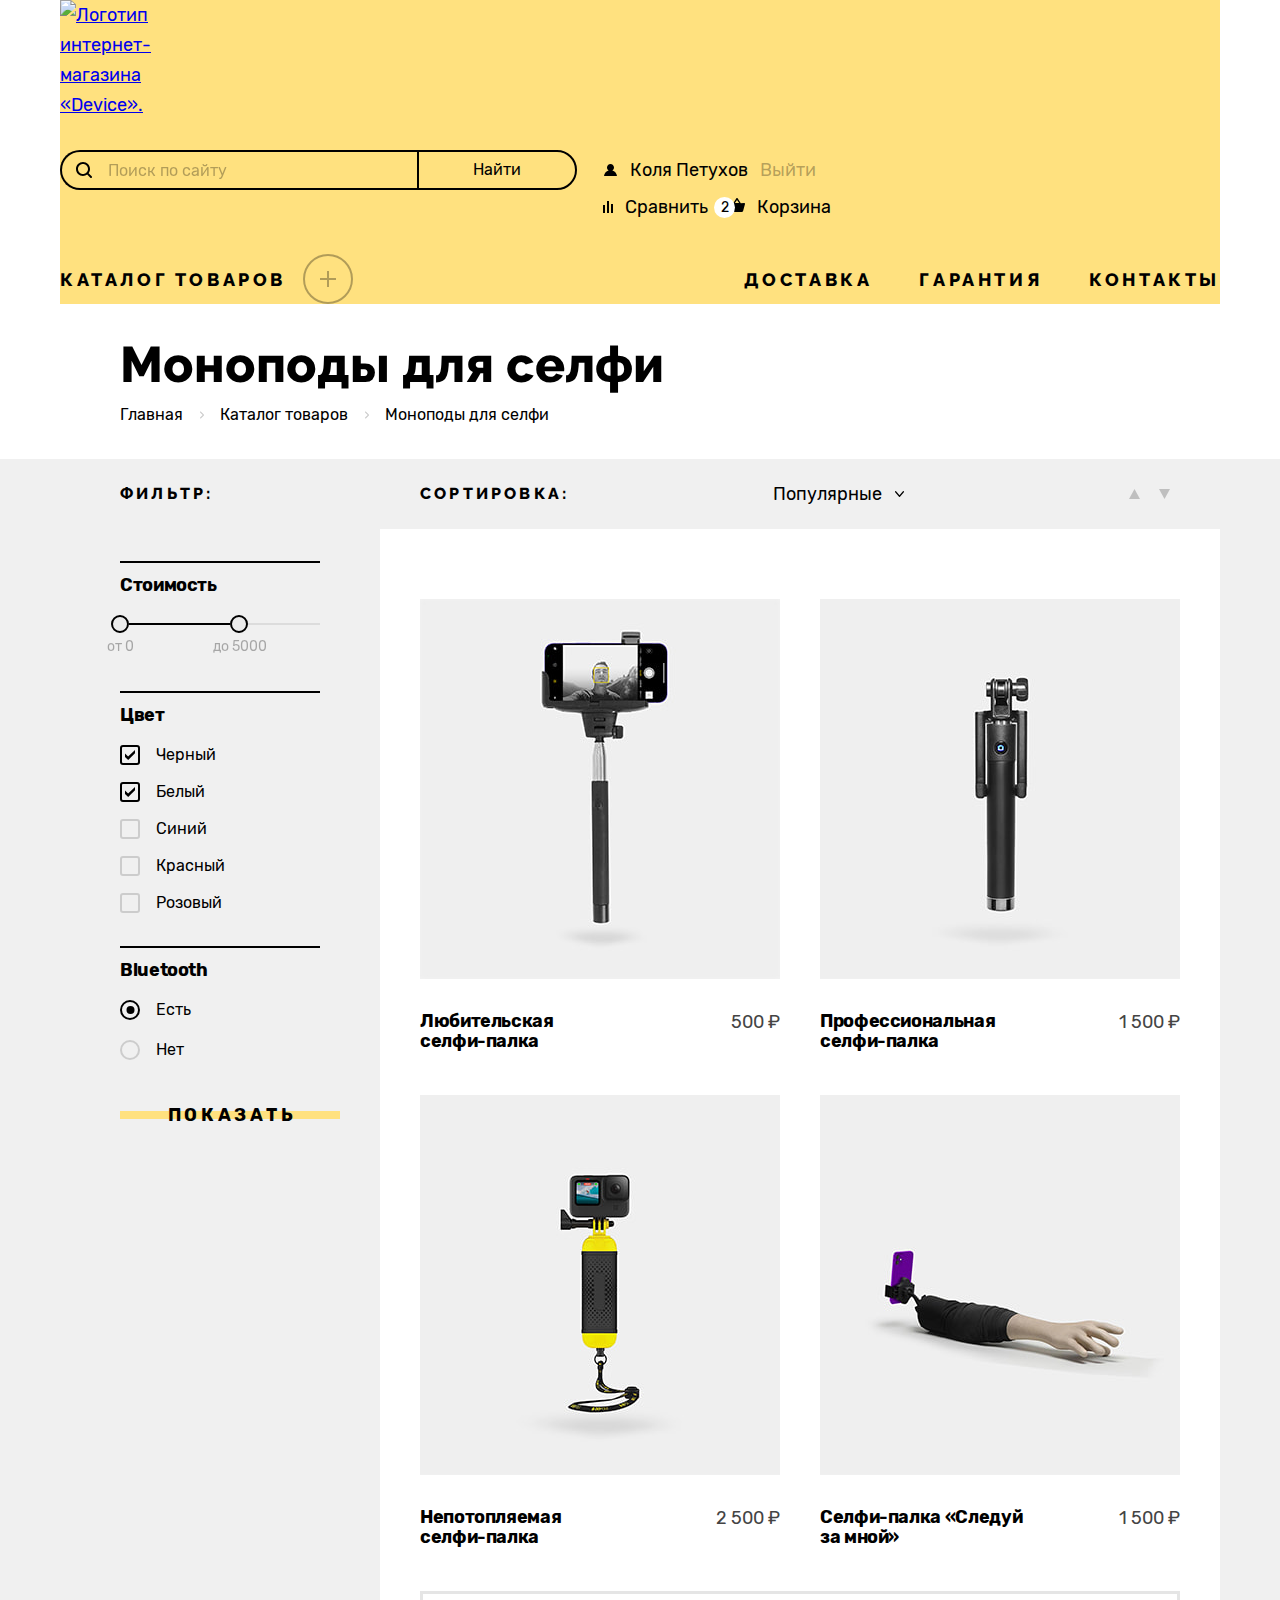
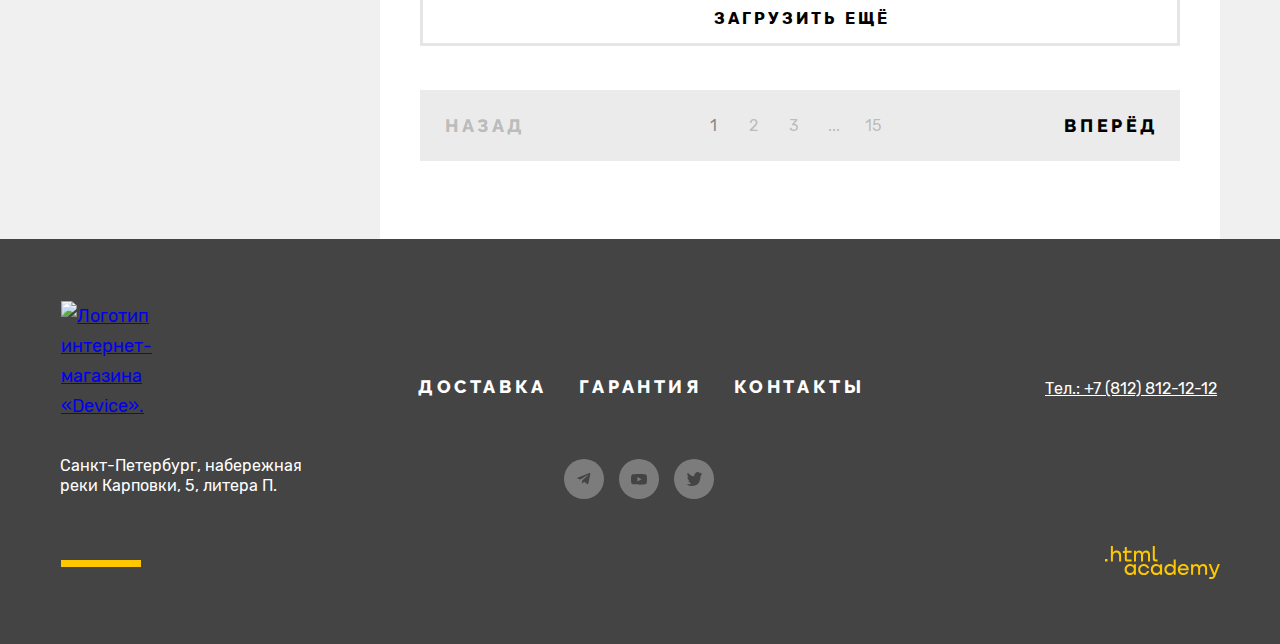
==== catalog.html @ 1581ff73 "Рефакторинг разметки Каталога, 1 часть" ====
<!DOCTYPE html>
<html lang="ru">

	<head>
		<meta charset="utf-8">
		<meta name="viewport" content="width=device-width, initial-scale=1.0">
		<title>Моноподы для селфи | Девайс | HTML Academy</title>
		<meta name="description" content="Страница каталога товаров интернет-магазина гаджетов «Девайс».">
		<link rel="stylesheet" href="./styles/styles.min.css">

		<link rel="icon" href="./favicon.ico" sizes="any">
		<link rel="icon" href="./favicons/favicon.png" type="image/png" sizes="32x32">
	</head>

	<body>
		<header class="page-header container">
			<a class="page-header-logo logo focus-outline" href="./index.html" aria-label="Главная">
				<img class="logo-image" src="./images/header-logo.svg" width="145" height="36" alt="Логотип интернет-магазина «Device».">
			</a>

			<div class="user-menu">
				<form class="site-search-form" action="https://echo.htmlacademy.ru/" method="get" autocomplete="off">
					<label class="site-search-label">
						<span class="visually-hidden">Поиск по сайту</span>
						<input class="site-search-field text-small" type="search" name="site-search" placeholder="Поиск по сайту" required>
					</label>
					<button class="site-search-button text-small normalize-button" type="submit">Найти</button>
				</form>

				<div class="user-navigation">
					<div class="user-auth">
						<a class="user-button login-button interactive-element" href="javascript:void(0)">Коля Петухов</a>
						<a class="log-ut-button focus-outline" href="javascript:void(0)">Выйти</a>
					</div>

					<a class="user-button compare-button interactive-element" href="javascript:void(0)">Сравнить</a>

					<div class="user-cart">
						<a class="user-button cart-button interactive-element" href="javascript:void(0)">
							Корзина
							<span class="cart-counter flex-center">2</span>
						</a>

						<div class="cart-popover text-small">
							<h2 class="visually-hidden">Корзина</h2>

							<ul class="cart-product-list reset-list">
								<li class="cart-product-item">
									<a class="cart-product-link interactive-element" href="javascript:void(0)">
										<h3 class="cart-product-title text-small">Любительская<br>селфи-палка</h3>
										<img class="cart-product-image" src="./images/cart-popover-product-1.jpg" width="39" height="43" alt="Черная палка для селфи с простым горизонтальным держателем.">
									</a>
									<button class="cart-product-remove normalize-button interactive-element" type="button">
										<span class="visually-hidden">Удалить из корзины</span>
									</button>
								</li>

								<li class="cart-product-item">
									<a class="cart-product-link interactive-element" href="javascript:void(0)">
										<h3 class="cart-product-title text-small">Профессиональная<br>селфи-палка</h3>
										<img class="cart-product-image" src="./images/cart-popover-product-2.jpg" width="39" height="43" alt="Черная палка для селфи со складным универсальным держателем.">
									</a>
									<button class="cart-product-remove normalize-button interactive-element" type="button">
										<span class="visually-hidden">Удалить из корзины</span>
									</button>
								</li>
							</ul>

							<dl class="cart-order-info">
								<div class="order-info-item order-info-number">
									<dt class="order-info-title">Товаров:&nbsp;</dt>
									<dd class="order-info-description">2</dd>
								</div>
								<div class="order-info-item order-info-price">
									<dt class="order-info-title">Сумма:&nbsp;</dt>
									<dd class="order-info-description">2000 ₽</dd>
								</div>
							</dl>

							<div class="cart-popover-button-container">
								<a class="cart-popover-button subtitle flex-center focus-outline" href="javascript:void(0)">
									Открыть корзину
								</a>
							</div>
						</div>
					</div>
				</div>
			</div>

			<!-- Для выделения текущей страницы - ссылке добавить класс "is-current" и удалить класс "interactive-element" -->

			<nav class="main-navigation">
				<div class="catalog-navigation">
					<button class="catalog-toggle subtitle normalize-button focus-outline" type="button">
						<span class="catalog-toggle-text">Каталог товаров</span>
						<span class="catalog-toggle-icon flex-center"></span>
					</button>

					<ul class="catalog-navigation-list reset-list">
						<li class="catalog-navigation-item">
							<a class="catalog-navigation-link interactive-element" href="javascript:void(0)">Виртуальная реальность</a>
						</li>
						<li class="catalog-navigation-item">
							<a class="catalog-navigation-link interactive-element" href="javascript:void(0)">Фитнес-браслеты</a>
						</li>
						<li class="catalog-navigation-item">
							<a class="catalog-navigation-link interactive-element" href="javascript:void(0)">Квадрокоптеры</a>
						</li>
						<li class="catalog-navigation-item">
							<span class="catalog-navigation-link is-current">Моноподы для cелфи</span>
						</li>
						<li class="catalog-navigation-item">
							<a class="catalog-navigation-link interactive-element" href="javascript:void(0)">Умные часы</a>
						</li>
						<li class="catalog-navigation-item">
							<a class="catalog-navigation-link interactive-element" href="javascript:void(0)">Экшн-камеры</a>
						</li>
					</ul>
				</div>

				<ul class="site-navigation reset-list">
					<li class="site-navigation-item">
						<a class="site-navigation-link subtitle interactive-element" href="javascript:void(0)">Доставка</a>
					</li>
					<li class="site-navigation-item">
						<a class="site-navigation-link subtitle interactive-element" href="javascript:void(0)">Гарантия</a>
					</li>
					<li class="site-navigation-item">
						<a class="site-navigation-link subtitle interactive-element" href="javascript:void(0)">Контакты</a>
					</li>
				</ul>
			</nav>
		</header>

		<main class="main-inner main-container">
			<header class="inner-header container">
				<h1 class="inner-title main-title">Моноподы для селфи</h1>

				<ul class="breadcrumbs text-small reset-list">
					<li class="breadcrumbs-item">
						<a class="breadcrumbs-link interactive-element" href="./index.html">Главная</a>
					</li>
					<li class="breadcrumbs-item">
						<a class="breadcrumbs-link interactive-element" href="javascript:void(0)">Каталог товаров</a>
					</li>
					<li class="breadcrumbs-item">
						<span class="breadcrumbs-link">Моноподы для селфи</span>
					</li>
				</ul>
			</header>

			<section class="catalog">
				<div class="catalog-wrapper container">
					<h2 class="visually-hidden">Список товаров с фильтрами</h2>

					<section class="catalog-filter">
						<h3 class="catalog-filter-title catalog-subtitle subtitle">Фильтр:</h3>

						<form class="filter-form" action="https://echo.htmlacademy.ru/" method="get">
							<fieldset class="filter-group">
								<legend class="filter-title filter-range-title text-bold">Стоимость</legend>

								<div class="filter-range">
									<div class="range-scale">
										<div class="range-bar">
											<div class="range-price range-price-min">
												<button class="range-toggle normalize-button focus-outline" type="button">
													<span class="visually-hidden">Изменить минимальную стоимость</span>
												</button>
												<label>
													<span class="visually-hidden">Ввести минимальную стоимость</span>
													<input class="range-field normalize-input focus-outline" type="text" name="min-price" placeholder="от 0">
												</label>
											</div>
											<div class="range-price range-price-max">
												<button class="range-toggle normalize-button focus-outline" type="button">
													<span class="visually-hidden">Изменить максимальную стоимость</span>
												</button>
												<label>
													<span class="visually-hidden">Ввести максимальную стоимость</span>
													<input class="range-field normalize-input focus-outline" type="text" name="max-price" placeholder="до 5000">
												</label>
											</div>
										</div>
									</div>
								</div>
							</fieldset>

							<fieldset class="filter-group">
								<legend class="filter-title text-bold">Цвет</legend>

								<ul class="filter-list text-small reset-list">
									<li class="filter-item filter-checkbox">
										<label class="filter-control">
											<input class="control-input control-checkbox visually-hidden" type="checkbox" name="color" value="black" checked>
											<span class="control-mark checkbox-mark flex-center"></span>
											<span class="control-label">Черный</span>
										</label>
									</li>
									<li class="filter-item filter-checkbox">
										<label class="filter-control">
											<input class="control-input control-checkbox visually-hidden" type="checkbox" name="color" value="white" checked>
											<span class="control-mark checkbox-mark flex-center"></span>
											<span class="control-label">Белый</span>
										</label>
									</li>
									<li class="filter-item filter-checkbox">
										<label class="filter-control">
											<input class="control-input control-checkbox visually-hidden" type="checkbox" name="color" value="blue">
											<span class="control-mark checkbox-mark flex-center"></span>
											<span class="control-label">Синий</span>
										</label>
									</li>
									<li class="filter-item filter-checkbox">
										<label class="filter-control">
											<input class="control-input control-checkbox visually-hidden" type="checkbox" name="color" value="red">
											<span class="control-mark checkbox-mark flex-center"></span>
											<span class="control-label">Красный</span>
										</label>
									</li>
									<li class="filter-item filter-checkbox">
										<label class="filter-control">
											<input class="control-input control-checkbox visually-hidden" type="checkbox" name="color" value="pink">
											<span class="control-mark checkbox-mark flex-center"></span>
											<span class="control-label">Розовый</span>
										</label>
									</li>
								</ul>
							</fieldset>

							<fieldset class="filter-group">
								<legend class="filter-title text-bold">Bluetooth</legend>

								<ul class="filter-list text-small reset-list">
									<li class="filter-item filter-radio">
										<label class="filter-control">
											<input class="control-input control-radio visually-hidden" type="radio" name="bluetooth" value="yes" checked>
											<span class="control-mark radio-mark flex-center"></span>
											<span class="control-label">Есть</span>
										</label>
									</li>
									<li class="filter-item filter-radio">
										<label class="filter-control">
											<input class="control-input control-radio visually-hidden" type="radio" name="bluetooth" value="no">
											<span class="control-mark radio-mark flex-center"></span>
											<span class="control-label">Нет</span>
										</label>
									</li>
								</ul>
							</fieldset>

							<div class="button-yellow-wrapper">
								<button class="filter-button button-yellow subtitle normalize-button" type="submit">Показать</button>
							</div>
						</form>
					</section>

					<div class="catalog-result">
						<section class="catalog-sorting">
							<h3 class="catalog-sorting-title catalog-subtitle subtitle">Сортировка:</h3>

							<select class="sorting-select interactive-element" name="catalog-sorting" aria-label="Сортировать">
								<option value="popular">Популярные</option>
								<option value="new">Новинки</option>
								<option value="price">По цене</option>
								<option value="rating">По рейтингу</option>
							</select>

							<div class="sorting-order">
								<a class="sorting-order-button sorting-order-up flex-center focus-outline" href="javascript:void(0)">
									<span class="visually-hidden">Сортировать по возрастанию</span>
								</a>
								<a class="sorting-order-button sorting-order-down flex-center focus-outline" href="javascript:void(0)">
									<span class="visually-hidden">Сортировать по убыванию</span>
								</a>
							</div>
						</section>

						<section class="catalog-products">
							<h3 class="visually-hidden">Товары</h3>

							<!-- Для добавления метки «NEW» товару - добавить ему класс "product-new" -->

							<ul class="catalog-product-cards reset-list">
								<li class="product-card">
									<a class="product-link focus-outline" href="javascript:void(0)">
										<div class="product-image-wrapper flex-center">
											<img class="product-image" src="./images/catalog/amateur-selfie-stick.jpg" width="360" height="380" alt="Простая черная селфи-палка с горизонтальным держателем.">
										</div>
										<div class="product-info">
											<h4 class="product-title text-bold">Любительская<br>селфи-палка</h4>
											<span class="product-price">500 ₽</span>
										</div>
										<span class="product-more button-yellow subtitle">Подробнее</span>
									</a>
								</li>

								<li class="product-card">
									<a class="product-link focus-outline" href="javascript:void(0)">
										<div class="product-image-wrapper flex-center">
											<img class="product-image" src="./images/catalog/professional-selfie-stick.jpg" width="360" height="380" alt="Черная селфи-палка со складным универсальным держателем.">
										</div>
										<div class="product-info">
											<h4 class="product-title text-bold">Профессиональная селфи-палка</h4>
											<span class="product-price">1 500 ₽</span>
										</div>
										<span class="product-more button-yellow subtitle">Подробнее</span>
									</a>
								</li>

								<li class="product-card">
									<a class="product-link focus-outline" href="javascript:void(0)">
										<div class="product-image-wrapper flex-center">
											<img class="product-image" src="./images/catalog/unsinkable-selfie-stick.jpg" width="360" height="380" alt="Селфи-палка в виде флешки-поплавка.">
										</div>
										<div class="product-info">
											<h4 class="product-title text-bold">Непотопляемая<br>селфи-палка</h4>
											<span class="product-price">2 500 ₽</span>
										</div>
										<span class="product-more button-yellow subtitle">Подробнее</span>
									</a>
								</li>

								<li class="product-card">
									<a class="product-link focus-outline" href="javascript:void(0)">
										<div class="product-image-wrapper flex-center">
											<img class="product-image" src="./images/catalog/selfie-stick-hand.jpg" width="360" height="380" alt="Селфи-палка в виде руки.">
										</div>
										<div class="product-info">
											<h4 class="product-title text-bold">Селфи-палка «Следуй за&nbsp;мной»</h4>
											<span class="product-price">1 500 ₽</span>
										</div>
										<span class="product-more button-yellow subtitle">Подробнее</span>
									</a>
								</li>
							</ul>

							<button class="catalog-show-more button subtitle focus-outline" type="button">Загрузить ещё</button>

							<!-- Для выключения кнопок "Вперёд-Назад" - кнопке добавить класс "is-disabled" и удалить класс "focus-outline" -->
							<!-- Для выделения текущей страницы - ссылке добавить класс "is-current" и удалить класс "focus-outline" -->

							<div class="catalog-pagination">
								<span class="pagination-button pagination-backward is-disabled subtitle">Назад</span>

								<ul class="pagination-list reset-list">
									<li class="pagination-item">
										<span class="pagination-link is-current text-small">1</span>
									</li>
									<li class="pagination-item">
										<a class="pagination-link text-small focus-outline" href="javascript:void(0)">2</a>
									</li>
									<li class="pagination-item">
										<a class="pagination-link text-small focus-outline" href="javascript:void(0)">3</a>
									</li>
									<li class="pagination-item">
										<span class="pagination-divider text-small">...</span>
									</li>
									<li class="pagination-item">
										<a class="pagination-link text-small focus-outline" href="javascript:void(0)">15</a>
									</li>
								</ul>

								<a class="pagination-button pagination-forward subtitle focus-outline" href="javascript:void(0)">Вперёд</a>
							</div>
						</section>
					</div>
				</div>
			</section>
		</main>

		<footer class="page-footer">
			<div class="page-footer-wrapper container">
				<div class="page-footer-left">
					<a class="page-footer-logo logo focus-outline" href="./index.html" aria-label="Главная">
						<img class="logo-image" src="./images/footer-logo.svg" width="145" height="36" alt="Логотип интернет-магазина «Device».">
					</a>

					<address class="page-footer-address text-small">
						<p class="page-footer-address-text reset-paragraph">Санкт-Петербург, набережная реки Карповки, 5, литера П.</p>
					</address>
				</div>

				<div class="page-footer-center">
					<ul class="footer-navigation reset-list">
						<li class="footer-navigation-item">
							<a class="footer-navigation-link page-footer-link subtitle focus-outline" href="javascript:void(0)">
								Доставка
							</a>
						</li>
						<li class="footer-navigation-item">
							<a class="footer-navigation-link page-footer-link subtitle focus-outline" href="javascript:void(0)">
								Гарантия
							</a>
						</li>
						<li class="footer-navigation-item">
							<a class="footer-navigation-link page-footer-link subtitle focus-outline" href="javascript:void(0)">
								Контакты
							</a>
						</li>
					</ul>

					<ul class="footer-social reset-list">
						<li class="footer-social-item">
							<a class="footer-social-link footer-social-telegram flex-center" href="https://t.me/htmlacademy" target="_blank">
								<span class="visually-hidden">Мы в Telegram</span>
							</a>
						</li>
						<li class="footer-social-item">
							<a class="footer-social-link footer-social-youtube flex-center" href="https://www.youtube.com/user/htmlacademyru" target="_blank">
								<span class="visually-hidden">Мы на Youtube</span>
							</a>
						</li>
						<li class="footer-social-item">
							<a class="footer-social-link footer-social-twitter flex-center" href="https://twitter.com/htmlacademy_ru" target="_blank">
								<span class="visually-hidden">Мы в Twitter</span>
							</a>
						</li>
					</ul>
				</div>

				<div class="page-footer-right">
					<address class="page-footer-address text-small">
						<a class="page-footer-phone page-footer-link focus-outline" href="tel:+78128121212">Тел.: +7 (812) 812-12-12</a>
					</address>

					<a class="page-footer-developer focus-outline" href="https://htmlacademy.ru/" target="_blank">
						<span class="visually-hidden">Разработчик дизайна сайта — HTML Academy</span>
					</a>
				</div>
			</div>
		</footer>

	</body>
</html>
---- styles/styles.min.css ----
@font-face{font-family:"Rubik";font-style:normal;font-weight:400;src:url(../fonts/rubik/rubik-400.woff2)format("woff2");font-display:swap}@font-face{font-family:"Rubik";font-style:normal;font-weight:700;src:url(../fonts/rubik/rubik-700.woff2)format("woff2");font-display:swap}@font-face{font-family:"Raleway";font-style:normal;font-weight:800;src:url(../fonts/raleway/raleway-800.woff2)format("woff2");font-display:swap}*,::after,::before{box-sizing:border-box}html{height:100%}body{display:flex;flex-direction:column;min-width:1280px;min-height:100%;margin:0;font:18px/30px"Rubik","Arial",sans-serif;color:#444;background-color:#fff}img{max-width:100%;height:auto;object-fit:contain}.container{width:1160px;margin:0 auto}.main-container{flex-grow:1}.flex-center{display:flex;align-items:center;justify-content:center}.visually-hidden{position:absolute;width:1px;height:1px;margin:-1px;padding:0;white-space:nowrap;border:0;-webkit-clip-path:inset(100%);clip-path:inset(100%);clip:rect(0 0 0 0);overflow:hidden}.reset-list{margin:0;padding:0;list-style:none}.reset-paragraph{margin:0}.normalize-button{margin:0;cursor:pointer}.normalize-button,.normalize-input{padding:0;font-family:inherit;background-color:transparent;border:0}.main-title,.subtitle{margin:0;font-family:"Raleway","Verdana",sans-serif;font-weight:800;font-size:50px;line-height:50px;color:#000}.subtitle{font-size:18px;line-height:21px;letter-spacing:.2em;text-transform:uppercase;text-decoration:none}.text-bold,.text-small{line-height:20px;color:#000}.text-bold{font-weight:700;font-size:18px;letter-spacing:-.02em}.text-small{font-size:16px}.button{margin:0;padding:15px 32px 15px 36px;font-family:inherit;background-color:transparent;border:0;cursor:pointer}.button:disabled{opacity:.3;pointer-events:none}.button-yellow,.button-yellow-wrapper{display:inline-block}.button-yellow{position:relative;left:2.5%;z-index:1;min-width:210px;max-width:334px;margin:0;padding:10px 13px 9px 17px;font-family:inherit;text-align:center;background-color:transparent;border:0;cursor:pointer}.button-yellow::after,.button-yellow::before{position:absolute;top:50%;left:50%;width:105%;height:100%;content:""}.button-yellow::before{z-index:-1;background-color:#ffe17f;transform:translate(-50%,-50%) scaleY(.2);transition:100ms ease-in}.button-yellow::after{transform:translate(-50%,-50%);background-color:transparent}.interactive-element:hover,.logo:hover .logo-image{opacity:.6}.interactive-element:focus-visible{outline:2px solid #af4fff;outline-offset:2px}@supports not selector(:focus-visible){.interactive-element:focus{outline:2px solid #af4fff;outline-offset:2px}}.interactive-element:active,.logo:active .logo-image{opacity:.3}.interactive-element:disabled{opacity:.1;pointer-events:none}.focus-outline:focus-visible,.site-search-button:focus-visible::before{outline:2px solid #af4fff;outline-offset:2px}@supports not selector(:focus-visible){.focus-outline:focus{outline:2px solid #af4fff;outline-offset:2px}}.logo{display:block;width:145px}.logo-image{display:block;transition:opacity 100ms ease-out}.page-header{background-color:#ffe17f}.page-header-wrapper{width:1050px;margin:-20px auto 0;padding-left:5px}.page-header-inner{margin-bottom:20px}.page-header-logo,.user-menu{margin-bottom:30px}.user-menu{display:grid;grid-template-columns:519px 233px 1fr;column-gap:24px;align-items:start}.site-search-form{display:flex;justify-self:start}.site-search-label{width:359px;margin-right:-2px}.site-search-field{width:357px;height:100%;padding:8px 22px 8px 46px;font-family:inherit;background:url(../icons/stack.svg#header-site-search)no-repeat 14px center/16px 16px;background-color:transparent;border:2px solid #000;border-right:0;border-radius:50px 0 0 50px;-webkit-appearance:textfield;appearance:textfield}.site-search-field::placeholder{color:#000;opacity:.3}.site-search-field::-webkit-search-cancel-button,.site-search-field::-webkit-search-decoration,.site-search-field::-webkit-search-results-button,.site-search-field::-webkit-search-results-decoration{margin:0;-webkit-appearance:none;appearance:none}.site-search-field:focus{outline:0}.site-search-label:focus-within{z-index:1;outline:2px solid #af4fff;outline-offset:2px}.site-search-field:disabled{opacity:.3}.site-search-button{position:relative;width:160px;padding:8px 22px;border:2px solid #000;border-radius:0 50px 50px 0;transition:300ms ease-out}.site-search-button::before{position:absolute;top:-2px;left:-2px;width:calc(100% + 4px);height:calc(100% + 4px);content:""}.site-search-button:hover{color:#fff;background-color:#000}.site-search-button:focus{outline:0}@supports not selector(:focus-visible){.site-search-button:focus::before{outline:2px solid #af4fff;outline-offset:2px}}.site-search-button:active{color:rgba(255,255,255,.3);background-color:#000}.site-search-button:disabled{opacity:.3;pointer-events:none}.user-auth{display:flex;align-items:flex-start;justify-content:space-between;margin:3px 0}.user-button{display:flex;padding:2px 1px;text-decoration:none;color:#000}.user-button::before{flex-shrink:0;margin:9px 12px 0 0;background-repeat:no-repeat;content:""}.login-button{padding-left:0}.login-button::before{width:15px;height:12px;background-image:url(../icons/stack.svg#header-user-login);background-size:15px 12px}.log-ut-button{margin-left:9px;padding:2px;text-decoration:none;color:rgba(0,0,0,.3)}.log-ut-button:active,.log-ut-button:hover{color:#000}.user-navigation{display:flex;flex-wrap:wrap;justify-content:space-between;margin-right:5px}.user-navigation-item{margin:3px 18px 3px 0}.user-navigation-item:nth-child(2n){margin-right:0}.user-navigation-compare{margin-right:0}.cart-button,.compare-button{padding:2px 0}.compare-button::before{width:10px;height:12px;background-image:url(../icons/stack.svg#header-user-compare);background-size:10px 12px}.user-navigation-cart{position:relative}.cart-button::before{width:16px;height:14px;margin:6px 12px 0-3px;background-image:url(../icons/stack.svg#header-user-cart);background-size:16px 14px}.cart-counter{z-index:1;order:-1;align-self:flex-start;min-width:21px;min-height:21px;margin:4.5px -3px 0 0;padding:0 1px;font-size:14px;line-height:17px;background-color:#fff;border-radius:50px}.cart-popover{position:absolute;top:calc(100% + 5px);right:-77px;z-index:3;display:none;width:320px;min-height:134px;color:#fff;background-color:#000}.cart-popover::before{position:absolute;top:-6px;left:50%;transform:translateX(-50%);width:14px;height:6px;background:url(../icons/stack.svg#popover-triangle)no-repeat 0 0/14px 6px;content:""}.cart-item:focus-within .cart-popover{display:block}.cart-product-item{display:grid;grid-template-columns:1fr 10px;column-gap:23px;padding:20px}.cart-product-item+.cart-product-item{position:relative;margin-top:1px}.cart-product-item+.cart-product-item::before{position:absolute;top:-1px;left:0;width:100%;height:1px;background-color:rgba(255,255,255,.1);content:""}.cart-product-link{display:grid;grid-template-columns:39px 1fr;column-gap:23px;align-items:start;justify-self:start;padding-right:3px;text-decoration:none;color:inherit;transition:opacity 150ms ease-out}.cart-product-title{margin:0;font-weight:400;color:inherit}.cart-product-image{order:-1}.cart-product-remove{width:10px;height:10px;transition:opacity 150ms ease-out}.cart-product-remove::before{display:block;height:100%;background:url(../icons/stack.svg#cart-popover-cross)no-repeat 0 0/10px 10px;content:""}.cart-order-info{display:grid;grid-template-columns:120px 150px;column-gap:10px;min-height:44px;margin:0;padding:0 20px;background-color:#1a1a1a}.order-info-item{display:flex;align-items:center}.order-info-price{justify-content:flex-end}.order-info-description{margin:0}.cart-popover-button-container{padding:20px}.cart-popover-button{width:100%;min-height:50px;padding:14px 20px 14px 24px;background-color:#fff;transition:background-color 150ms ease-out,color 150ms ease-out}.cart-popover-button:hover{background-color:#ffe17f}.cart-popover-button:active{color:rgba(0,0,0,.3);background-color:#ffe17f}.cart-popover-button:not([href]){color:rgba(0,0,0,.3);pointer-events:none}.main-navigation{position:relative;z-index:2;display:flex;align-items:flex-start;justify-content:space-between}.catalog-navigation:focus-within .catalog-toggle-icon::before{content:none}.catalog-navigation:focus-within .catalog-navigation-list{display:grid}.catalog-toggle{display:flex;max-width:400px}.catalog-toggle-text{margin-right:17px;padding:15px 0 14px;text-align:left}.catalog-toggle-icon{position:relative;align-self:center;flex-shrink:0;width:50px;height:50px;border:2px solid #000;border-radius:50%;opacity:.3;transition:opacity 100ms ease-in}.catalog-toggle-icon::after,.catalog-toggle-icon::before{position:absolute;width:16px;height:2px;background-color:#000;content:""}.catalog-toggle-icon::before{transform:rotate(90deg)}.catalog-toggle:active .catalog-toggle-icon,.catalog-toggle:hover .catalog-toggle-icon{opacity:1}.catalog-navigation-list{position:absolute;top:calc(100% - 19px);left:-60px;z-index:-1;display:none;grid-template-columns:222px 182px 222px;gap:8px 30px;align-content:start;width:calc(100% + 115px);min-height:180px;padding:28px 57px 27px;font-size:16px;line-height:18px;background-color:#ffe17f}.catalog-navigation-item:nth-child(6){grid-column:1/2}.catalog-navigation-item:nth-child(7){grid-row:2/3;grid-column:3/4}.catalog-navigation-link{position:relative;display:inline-flex;padding:5px 3px;text-decoration:none;color:#000}.catalog-navigation-link.is-current::after,.site-navigation-link.is-current::after{position:absolute;left:3px;bottom:1px;width:calc(100% - 6px);height:1px;background-color:#000;content:""}.site-navigation{display:flex;flex-wrap:wrap;max-width:525px}.site-navigation-item{margin:5px 0 5px 42px}.site-navigation-link{position:relative;display:block;padding:10px 0 9px 5px}.site-navigation-link.is-current::after{left:5px;bottom:3px;width:calc(100% - 8px);height:2px}.page-footer{margin-top:auto;padding:62px 0 61px;color:#fff;background-color:#444}.page-footer-wrapper{display:flex}.page-footer-left{position:relative;width:243px;margin:0 110px 16px 0;padding-bottom:71px}.page-footer-left::after{position:absolute;bottom:0;left:1px;width:80px;height:7px;background-color:#ffc700;content:""}.page-footer-center{display:grid;align-content:start;max-width:453px;margin-top:65px}.page-footer-right{display:flex;flex-direction:column;align-items:flex-end;width:200px;margin:78px 0 4px auto}.page-footer-logo{margin:0 0 35px 1px}.page-footer-address{font-style:normal;color:inherit}.footer-navigation{display:flex;flex-wrap:wrap;margin-bottom:47px}.footer-navigation-item{margin:0 27px 6px 0}.footer-navigation-item:nth-child(3n){margin-right:0}.page-footer-link{text-decoration:none;color:inherit;transition:color 150ms ease-out,opacity 150ms ease-out}.footer-navigation-link{position:relative;display:block;padding:10px 0 9px 5px}.footer-navigation-link::after{position:absolute;left:5px;bottom:3px;width:calc(100% - 8px);height:2px;background-color:transparent;transition:background-color 150ms ease-out;content:""}.footer-navigation-link:active::after,.footer-navigation-link:hover::after{background-color:#ffc700}.footer-social{display:flex;justify-self:center;max-width:370px}.footer-social-item{margin-right:15px}.footer-social-item:last-child{margin-right:0}.footer-social-link{position:relative;z-index:1;width:40px;height:40px;background-color:rgba(255,255,255,.3);border-radius:50%;transition:background-color 150ms ease-out}.footer-social-link::before{width:18px;height:18px;background-repeat:no-repeat;background-size:18px 18px;transition:opacity 150ms ease-out;content:""}.footer-social-telegram::before{background-image:url(../icons/stack.svg#footer-logo-telegram)}.footer-social-youtube::before{background-image:url(../icons/stack.svg#footer-logo-youtube)}.footer-social-twitter::before{background-image:url(../icons/stack.svg#footer-logo-twitter)}.footer-social-link::after{position:absolute;z-index:-1;width:100%;height:100%;content:""}.footer-social-link:active,.footer-social-link:hover{background-color:#ffc700}.footer-social-link:active::before{opacity:.3}.footer-social-link:focus{outline:0}.footer-social-link:focus-visible::after,.services-button.is-current:focus-visible::after{outline:2px solid #af4fff;outline-offset:2px}@supports not selector(:focus-visible){.footer-social-link:focus::after{outline:2px solid #af4fff;outline-offset:2px}}.page-footer-right>:nth-last-child(2){margin-bottom:63px}.page-footer-phone{display:block;width:175px;text-decoration:underline}.page-footer-link:hover{color:#ffc700}.page-footer-link:active{color:#ffc700;opacity:.3}.page-footer-developer{width:115px;height:33px;margin-top:auto}.page-footer-developer::before{display:block;height:100%;-webkit-mask:url(../icons/stack.svg#footer-logo-developer);mask:url(../icons/stack.svg#footer-logo-developer);background-color:#ffc700;transition:background-color 150ms ease-out,opacity 150ms ease-out;content:""}.page-footer-developer:hover::before{background-color:#fff}.page-footer-developer:active::before{background-color:#fff;opacity:.3}.button-yellow:hover::before{transform:translate(-50%,-50%) scaleY(1)}.button-yellow:focus{outline:0}.button-yellow:focus-visible::after{outline:2px solid #af4fff}@supports not selector(:focus-visible){.button-yellow:focus::after{outline:2px solid #af4fff}}.button-yellow:active::before{background-color:#fc3;transform:translate(-50%,-50%) scaleY(1);transition:100ms ease-out}.button-yellow:disabled{opacity:.3;pointer-events:none}.page-section{margin-bottom:70px}.main-slider{position:relative;z-index:1;background:linear-gradient(#ffe17f 134px,rgba(255,255,255,0) 134px)}.slider-card{display:none;grid-template-columns:repeat(2,1fr);column-gap:40px}.slider-card.is-active{display:grid}.slider-image{margin-top:-16px}.slider-info{padding:105px 0 38px}.slider-title{margin-bottom:29px}.slider-description:last-of-type{margin-bottom:50px}.slider-link-wrapper{margin-bottom:50px}.slider-features{display:grid;grid-template-columns:repeat(3,auto);gap:22px;justify-content:start;margin:0}.slider-features-big-gaps{gap:41px}.slider-feature{display:flex;flex-direction:column}.slider-feature-title{font-size:16px}.slider-feature-description{order:-1;margin:0 0 12px;font-size:36px;color:#000}.slider-controls{position:absolute;top:195px;left:30px;z-index:1;display:flex;justify-content:space-between;width:530px}.slider-button{width:20px;height:60px;background:url(../icons/main-slider-arrow.svg)no-repeat center/contain;background-color:transparent;transition:opacity 50ms ease-out}.slider-next{transform:rotate(180deg)}.slider-pagination{display:flex;justify-content:center;margin-top:-12px;counter-reset:main-slider}.slider-pagination-button{width:12px;height:12px;margin-right:20px;counter-increment:main-slider}.slider-pagination-button:last-child{margin-right:0}.slider-pagination-button::before{position:absolute;top:13px;right:49px;z-index:-1;display:flex;align-items:center;justify-content:flex-end;min-width:250px;height:135px;font-weight:700;font-size:180px;color:#fff;content:none}.slider-pagination-button::after{display:block;height:100%;background-color:#fff;border:2px solid #000;border-radius:50%;transition:opacity 50ms ease-out;content:""}.slider-pagination-button.is-current::before{content:counter(main-slider,decimal-leading-zero)}.slider-pagination-button.is-current::after{background-color:#000}.slider-pagination-button:hover::after{opacity:.6}.slider-pagination-button:active::after{opacity:.3}.slider-pagination-button:disabled::after{opacity:.1}.slider-pagination-button:disabled{pointer-events:none}.index-catalog-cards{display:grid;grid-template-columns:repeat(6,160px);gap:40px}.index-catalog-card{display:grid}.index-catalog-link{display:grid;grid-template-rows:max-content;row-gap:33px;text-decoration:none;color:#000;transition:opacity 150ms ease-out}.index-catalog-link::before{height:160px;background-color:#ffe17f;background-repeat:no-repeat;background-size:160px 160px;transition:background-color 150ms ease-out;content:""}.index-catalog-virtual::before{background-image:url(../icons/stack.svg#index-catalog-virtual)}.index-catalog-monopods::before{background-image:url(../icons/stack.svg#index-catalog-monopods)}.index-catalog-cameras::before{background-image:url(../icons/stack.svg#index-catalog-cameras)}.index-catalog-bracelets::before{background-image:url(../icons/stack.svg#index-catalog-bracelets)}.index-catalog-watches::before{background-image:url(../icons/stack.svg#index-catalog-watches)}.index-catalog-quadcopters::before{background-image:url(../icons/stack.svg#index-catalog-quadcopters)}.index-catalog-link:hover::before{background-color:#ffc700}.index-catalog-link:active::before{background-color:#ffe17f}.index-catalog-link:active{opacity:.3}.index-catalog-title{min-height:60px;font-size:18px;line-height:24px;letter-spacing:-.02em}.services{padding-bottom:72px;background:linear-gradient(rgba(255,255,255,0) 102px,#f0f0f0 102px)}.services-wrapper{display:grid;grid-template-columns:287px 1fr;column-gap:116px}.services-controls{position:relative;display:grid;row-gap:35px;justify-items:start;align-self:start;width:280px;padding:64px 0 65px}.services-button.is-current::after,.services-controls::after{position:absolute;top:0;left:100%;width:7px;height:100%;background-color:#000;content:""}.services-button{min-width:153px;max-width:240px;padding-left:14px;padding-right:10px}.services-button-text{display:block;transition:transform 300ms ease-out}.services-button.is-current{position:relative;left:2.5%;z-index:1;padding-top:10px;padding-bottom:9px;color:#ffe17f}.services-button.is-current::after{left:-2.5%;z-index:-1;width:280px;transform:none}.services-button.is-current:focus-visible{outline:0}@supports not selector(:focus-visible){.services-button.is-current:focus{outline:0}}@supports not selector(:focus-visible){.services-button.is-current:focus::after{outline:2px solid #af4fff;outline-offset:2px}}.services-button.is-current:active .services-button-text,.services-button.is-current:focus-visible .services-button-text,.services-button.is-current:hover .services-button-text{transform:translateX(26px)}@supports not selector(:focus-visible){.services-button.is-current:focus .services-button-text{transform:translateX(26px)}}.services-tabs{padding-top:73px}.services-tab{display:none;justify-content:space-between}.services-tab.is-active{display:flex}.services-info{width:480px}.services-title{margin-bottom:34px}.services-delivery::after{width:139px;height:165px;margin:4px 60px 5px 0;background:url(../icons/stack.svg#tabs-delivery)no-repeat center/contain;content:""}.services-warranty::after{width:172px;height:195px;margin:-11px 28px -11px 0;background:url(../icons/stack.svg#tabs-warranty)no-repeat center/contain;content:""}.services-credit::after{width:156px;height:188px;margin:-7px 28px -7px 0;background:url(../icons/stack.svg#tabs-credit)no-repeat center/contain;content:""}.on-order-button{display:grid;grid-template-columns:125px 1fr 125px;min-height:100px;text-decoration:none;color:#000;background-color:#f0f0f0;transition:opacity 150ms ease-out}.on-order-button-text{grid-column:2/3;padding:41px 57px 36px 61px;font-size:20px;line-height:23px;text-align:center}.on-order-button::before{background:url(../icons/stack.svg#on-order-delivery)no-repeat center/47px 32px;background-color:#ffe17f;transition:background-color 150ms ease-out;content:""}.on-order-button-icon{align-self:center;justify-self:center;width:40px;height:40px;background-color:rgba(220,220,220,.5);border-radius:50%;content:""}.on-order-button-icon::before{width:2px;height:12px;background:url(../icons/stack.svg#on-order-info)no-repeat 0 0/2px 12px;opacity:.3;transition:opacity 150ms ease-out;content:""}.on-order-button:active::before,.on-order-button:hover::before{background-color:#ffc700}.on-order-button:active .on-order-button-icon::before,.on-order-button:hover .on-order-button-icon::before{opacity:1}.on-order-button:active{opacity:.3}.company-info{display:grid;grid-template-columns:520px 532px;justify-content:space-between}.company-info-title{position:relative;margin-bottom:48px;padding-top:47px}.about-delivery-item::before,.company-info-title::before{position:absolute;top:0;left:0;width:84px;height:7px;background-color:#000;content:""}.company-info-description{width:500px;margin:0}.about{width:500px}.contacts{width:520px}.about-delivery-list{width:450px}.about-delivery-item{position:relative;margin:0 0 19px 2px;padding-left:34px}.about-delivery-item::before{top:6px;width:8px;height:8px;background-color:#ffc700;border-radius:50%}.about-delivery-item:last-child{margin-bottom:0}.about-more{min-width:258px}.company-info-subtitle{margin:0 0 15px;font-weight:700;font-size:24px}.contacts-address{font-style:normal}.contacts-phone{display:inline-block;color:inherit}.contacts-feedback{min-width:247px}.company-info-row-gap{margin-bottom:30px}.subscription{padding:64px 0 56px;background-color:#f0f0f0}.subscription-wrapper{display:grid;row-gap:144px}.subscription-info-container{display:grid;grid-template-columns:420px 1fr;column-gap:180px;padding:0 7px}.subscription-description{margin:10px 0 0}.subscription-form-container{display:grid;grid-template-columns:1fr 210px;column-gap:138px;align-items:center;padding:0 1px}.subscription-form{display:flex}.subscription-label{flex-grow:1}.subscription-field{width:100%;height:100%;padding:13px 16px 11px;font:inherit;color:#444;border-bottom:3px solid #c4c4c4}.subscription-field::placeholder{color:#444;opacity:.5}.subscription-field:focus{outline:0;background-color:#dcdcdc}.subscription-field.has-error{border-bottom-color:#ff3d3d}.subscription-field:disabled{opacity:.3}.subscription-button{max-width:350px;border:3px solid #c4c4c4;transition:color 100ms ease-out,background-color 100ms ease-out,border-color 100ms ease-out}.subscription-button:hover{color:#fff;background-color:#000;border-color:#000}.subscription-button:active{color:rgba(255,255,255,.3);background-color:#000;border-color:#000}.subscription-remark{display:flex;justify-self:end}.subscription-remark::before{flex-shrink:0;width:16px;height:16px;margin:7px 16px 0 0;background:url(../icons/stack.svg#subscription-tick)no-repeat center/contain;content:""}.inner-header{padding:36px 40px 24px 60px}.inner-title{margin-bottom:15px}.breadcrumbs{display:flex;flex-wrap:wrap}.breadcrumbs-item{display:flex;align-items:center;margin:0 17px 10px 0}.breadcrumbs-item:last-child{margin-right:0}.breadcrumbs-item::before{width:4px;height:8px;margin-right:16px;background:url(../icons/stack.svg#breadcrumbs-divider)no-repeat center/contain;opacity:.2;content:""}.breadcrumbs-item:first-child::before{content:none}.breadcrumbs-link{text-decoration:none;color:#000;transition:opacity 150ms ease-out}.catalog{background-color:#f0f0f0}.catalog-wrapper{display:grid;grid-template-columns:320px 1fr}.catalog-subtitle{font-size:16px;line-height:19px}.catalog-result{display:flex;flex-direction:column}.catalog-filter{padding:25px 40px 64px 60px}.catalog-filter-title{margin:0 20px 60px 0}.filter-group{margin:0 20px 35px 0;padding:0;border:0}.filter-title{position:relative;width:100%;margin-bottom:20px;padding:12px 0 0}.filter-title::before{position:absolute;bottom:100%;left:0;width:100%;border-bottom:2px solid #000;content:""}.filter-button{width:210px}.filter-button::after,.filter-button::before{max-width:220px}.filter-range-title{margin-bottom:28px}.filter-range{min-height:35px}.range-scale{position:relative;border-bottom:2px solid #dcdcdc}.range-bar{position:absolute;top:0;left:0;width:119px;border-bottom:2px solid #000}.range-price{position:absolute;top:-8px;display:grid;row-gap:4px}.range-price-min{left:0;transform:translateX(-50%)}.range-price-max{right:0;transform:translateX(50%)}.range-toggle{position:relative;justify-self:center;width:18px;height:18px;background-color:#f0f0f0}.range-toggle::before{position:absolute;top:0;left:0;z-index:1;width:100%;height:100%;background-color:#ebebeb;border:2px solid #000;border-radius:50%;transition:50ms ease-out;content:""}.range-toggle:hover::before{opacity:.5}.range-toggle:active::before{background-color:#000;opacity:1}.range-field{display:block;width:32px;height:18px;padding:2px 1px 0 2px;font-size:14px;line-height:20px;text-align:center;color:#000}.range-price-max .range-field{width:72px}.range-field::placeholder{color:#000;opacity:.3}.filter-checkbox{margin-bottom:17px}.filter-radio{margin-bottom:20px}.filter-item:last-child{margin-bottom:0}.filter-control{display:inline-flex;vertical-align:top}.control-mark{position:relative;flex-shrink:0;width:20px;height:20px;transition:opacity 50ms ease-out;cursor:pointer}.control-mark::after{position:absolute;top:0;left:0;width:100%;height:100%;border:2px solid #ccc;content:""}.control-input:checked+.control-mark::after{border-color:#000}.checkbox-mark::after{border-radius:3px}.radio-mark::after{border-radius:50%}.control-checkbox:checked+.checkbox-mark::before{width:10px;height:10px;background:url(../icons/stack.svg#filter-tick);background-repeat:no-repeat;background-size:10px 10px;content:""}.control-radio:checked+.radio-mark::before{width:8px;height:8px;background-color:#000;border-radius:50%;transform:translateX(.5px);content:""}.control-label{padding-left:16px;transition:opacity 50ms ease-out;cursor:pointer}.filter-control:hover .control-label,.filter-control:hover .control-mark{opacity:.6}.control-input:focus-visible+.control-mark{outline:2px solid #af4fff;outline-offset:2px}@supports not selector(:focus-visible){.control-input:focus+.control-mark{outline:2px solid #af4fff;outline-offset:2px}}.filter-control:active .control-label,.filter-control:active .control-mark{opacity:.3}.control-input:disabled+.control-mark,.control-input:disabled~.control-label{opacity:.1;pointer-events:none}.catalog-sorting{display:flex;align-items:flex-start;justify-content:space-between;padding:20px 40px}.catalog-sorting-title{max-width:270px;margin-top:5px}.sorting-select{min-width:142px;margin-right:2px;padding:0 32px 0 0;font:inherit;color:#000;background:url(../icons/stack.svg#sorting-select-icon)no-repeat right top/30px 30px;background-color:transparent;border:0;cursor:pointer;-webkit-appearance:none;appearance:none}.sorting-order{display:flex}.sorting-order-button{width:30px;height:30px}.sorting-order-button::before{width:11px;height:10px;background:url(../icons/stack.svg#sorting-order-icon)no-repeat;opacity:.2;content:""}.sorting-order-down::before{transform:rotate(180deg)}.sorting-order-button:hover::before{opacity:.5}.sorting-order-button:active::before{opacity:1}.catalog-products{display:flex;flex-direction:column;flex-grow:1;padding:70px 40px 78px;background-color:#fff}.catalog-product-cards{display:grid;grid-template-columns:repeat(2,1fr);gap:44px 40px;margin-bottom:44px}.product-card{display:grid}.product-link{position:relative;text-decoration:none}.product-image-wrapper{position:relative;height:380px;margin-bottom:32px;background-color:#f0f0f0}.product-image-wrapper::before{position:absolute;top:0;left:0;z-index:1;width:100%;height:100%;background-color:transparent;content:""}.product-new .product-image-wrapper::before{transition:background-color 300ms ease-out}.product-link:active .product-image-wrapper::before,.product-link:hover .product-image-wrapper::before{background-color:rgba(240,240,240,.8)}.product-info,.product-title{transition:opacity 150ms ease-out}.product-info{display:flex;justify-content:space-between}.product-new .product-info,.product-new .product-more{transition:opacity 300ms ease-out}.product-title{flex-shrink:0;width:230px;margin:0 20px 0 0}.product-link:hover .product-title{opacity:.6}.product-new:hover .product-title{opacity:1}.product-new:hover .product-info{opacity:.6}.product-link:active .product-title{opacity:1}.product-link:active .product-info{opacity:.3}.modal-close-button:hover::before,.product-new:active .product-info{opacity:.6}.product-price{padding-top:1px;font-size:18px;line-height:21px;text-align:right;color:#444}.product-more{position:absolute;top:170px;left:50%;transform:translateX(-50%);width:max-content;max-width:260px;opacity:0;transition:opacity 150ms ease-out;pointer-events:none}.product-image-wrapper::before,.product-more::before{transition:background-color 150ms ease-out}.product-more::after{content:none}.product-link:active .product-more,.product-link:hover .product-more{opacity:1}.product-link:active .product-more::before{background-color:#ffc700}.product-new{position:relative}.product-new::before{position:absolute;top:27px;right:27px;z-index:1;display:flex;align-items:center;justify-content:center;width:60px;height:60px;padding:0 0 2px 3px;font-family:"Raleway","Verdana",sans-serif;font-weight:800;font-size:14px;line-height:16px;letter-spacing:.2em;text-transform:uppercase;color:rgba(0,0,0,.6);border:2px solid rgba(0,0,0,.6);border-radius:50%;content:"New"}.catalog-show-more{margin:auto 0 44px;font-size:16px;line-height:19px;background-color:transparent;border:3px solid #e5e5e5;transition:border-color 100ms ease-out,opacity 100ms ease-out;cursor:pointer}.catalog-show-more:hover{border-color:#000}.catalog-show-more:active{border-color:#000;opacity:.3}.catalog-pagination{display:grid;grid-template-columns:200px max-content 213px;align-items:start;justify-content:space-between;background-color:#ebebeb}.pagination-button{max-width:200px;padding:25px 21px 25px 25px;text-align:center;transition:background-color 50ms ease-out,color 50ms ease-out}.pagination-button.is-disabled{color:rgba(68,68,68,.3)}.pagination-backward{justify-self:start}.pagination-forward{justify-self:end}.pagination-button:focus-visible{background-color:#f0f0f0}@supports not selector(:focus-visible){.pagination-button:focus{background-color:#f0f0f0}}.pagination-button:hover{background-color:#dcdcdc}.pagination-button.is-disabled:hover{color:rgba(68,68,68,.3);background-color:transparent}.pagination-button:active{color:rgba(0,0,0,.3);background-color:#dcdcdc}.pagination-list{display:flex;flex-wrap:wrap;align-self:center;max-width:300px;margin:16px 0 15px}.pagination-divider,.pagination-link{display:block;min-width:40px;max-width:65px;padding:10px 4px;text-align:center;text-decoration:none;color:rgba(68,68,68,.3);white-space:nowrap}.pagination-link.is-current,.pagination-link.is-current:hover{color:rgba(68,68,68,.6)}.pagination-link{transition:color 50ms ease-out}.pagination-link:hover{color:#444}.pagination-link:active{color:rgba(68,68,68,.1)}.modal-container{position:fixed;top:0;left:0;z-index:100;display:flex;width:100%;height:100%;background-color:rgba(240,240,240,.9);transition:display 300ms ease-out 50ms}.modal-container-close{display:none}.modal{position:relative;padding:62px 70px;background-color:#fff;border:10px solid #000;box-shadow:0 10px 0 rgba(0,0,0,.1)}.modal-on-order{width:920px}.modal-close-button{position:absolute;top:74px;right:70px;width:26px;height:26px}.modal-close-button::before{display:block;height:100%;background:url(../icons/stack.svg#modal-cross)no-repeat 0 0/26px 26px;content:""}.modal-close-button::after{position:fixed;inset:0;z-index:-1;content:""}.modal-close-button:active::before{opacity:.3}.modal-title{max-width:650px;margin-bottom:42px}.on-order-form{display:grid;grid-template-columns:360px 140px 180px;column-gap:40px}.on-order-group{min-height:114px;margin:0 0 42px}.on-order-email{grid-column:2/4}.on-order-goods{grid-column:1/3;margin-bottom:22px}.on-order-control{display:flex;flex-direction:column}.on-order-label{margin-bottom:14px}.on-order-field{padding:18px 58px 18px 18px;font-family:inherit;background-repeat:no-repeat;background-position:right 18px top 22px;background-size:15px 12px;background-color:#f0f0f0;border:2px solid transparent;transition:background-color 150ms ease-out}.on-order-field::placeholder{color:#000;opacity:.3}.on-order-field-name{background-image:url(../icons/stack.svg#modal-customer-name)}.on-order-field-email{background-image:url(../icons/stack.svg#modal-customer-email)}.on-order-field-goods{padding-right:18px;background:#f0f0f0}.on-order-field:not(:placeholder-shown){background-color:#ebebeb}.on-order-field:hover{background-color:#dcdcdc}.on-order-field:disabled{opacity:.3}.on-order-field:disabled:hover,.on-order-number-input:disabled:hover{background-color:#f0f0f0}.on-order-field:not(:placeholder-shown):disabled:hover{background-color:#ebebeb}.on-order-field.has-error{border:2px solid #ff3d3d}.on-order-message{display:none;margin:2px 0-2px;font-size:14px;line-height:20px;color:#000}.on-order-message.is-shown{display:block}.on-order-error{display:block;color:#ff3d3d}.form-button-wrapper{grid-column:1/-1;justify-self:start}.on-order-form-button{min-width:191px;max-width:280px}.on-order-number{min-height:94px}.on-order-label-tooltip{display:flex;margin-bottom:14px}.on-order-field-number{display:grid;grid-template-columns:repeat(3,60px)}.on-order-field-number.has-error{outline:2px solid #ff3d3d}.on-order-number-input{padding:20px 4px 20px 5px;font-family:inherit;text-align:center;background-color:#f0f0f0;border:0;transition:background-color 150ms ease-out;-webkit-appearance:textfield;appearance:textfield}.on-order-number-input::-webkit-inner-spin-button,.on-order-number-input::-webkit-outer-spin-button{margin:0;-webkit-appearance:none;appearance:none}.on-order-number-input:hover{background-color:#dcdcdc}.on-order-number-button{padding:22px;background-color:#f0f0f0;border:0;transition:background-color 150ms ease-out;cursor:pointer}.on-order-number-button::before{width:16px;height:16px;background-repeat:no-repeat;background-position:center;background-size:contain;transition:opacity 150ms ease-out;content:""}.on-order-number-minus::before{background-image:url(../icons/stack.svg#modal-number-minus)}.on-order-number-plus::before{background-image:url(../icons/stack.svg#modal-number-plus)}.on-order-number-button:hover{background-color:#ebebeb}.on-order-number-button:hover::before{opacity:.6}.on-order-number-button:focus-visible,.on-order-number-input:focus{outline:2px solid #af4fff;outline-offset:-2px}@supports not selector(:focus-visible){.on-order-number-button:focus{outline:2px solid #af4fff;outline-offset:-2px}}.on-order-number-button:active{background-color:#f0f0f0}.on-order-number-button:active::before{opacity:.3}.on-order-number-button:disabled,.on-order-number-input:disabled{opacity:.3;pointer-events:none}.on-order-number-button:disabled::before{opacity:.3}.on-order-form-tooltip{position:relative;flex-shrink:0;width:26px;height:26px;margin:-3px 0-3px 8px}.form-tooltip-toggle{width:100%;height:100%;background-color:#ffe17f;border-radius:50%}.form-tooltip-toggle::before{width:4px;height:12px;background:url(../icons/stack.svg#modal-tooltip-icon)no-repeat 0 0/4px 12px;content:""}.form-tooltip-text{position:absolute;right:-34px;z-index:10;display:none;width:200px;margin-top:10px;padding:19px 21px 21px;color:#fff;background-color:#000;box-shadow:0 10px 0 rgba(0,0,0,.1)}.form-tooltip-text::before{position:absolute;top:-6px;right:40px;width:14px;height:6px;background:url(../icons/stack.svg#popover-triangle)no-repeat 0 0/14px 6px;content:""}.form-tooltip-toggle:focus{outline:0}.form-tooltip-toggle:focus+.form-tooltip-text,.form-tooltip-toggle:hover+.form-tooltip-text{display:block}
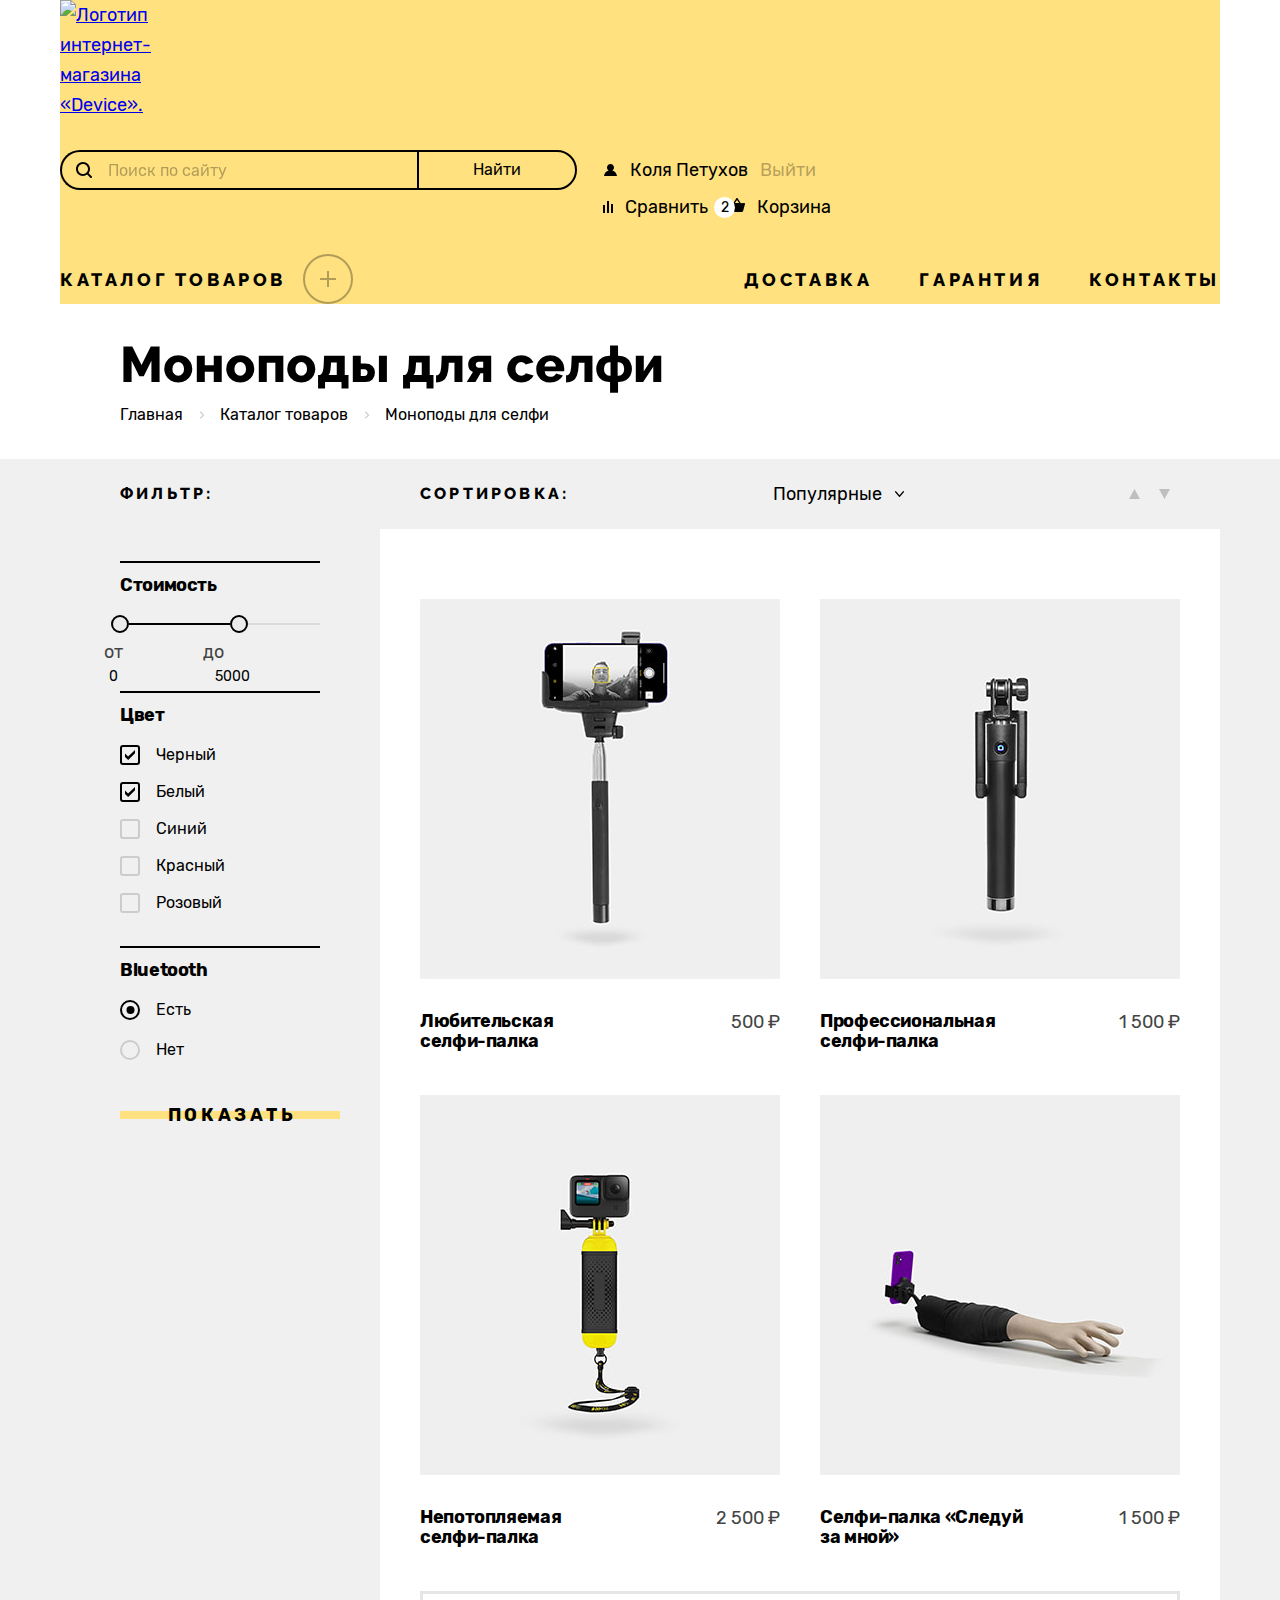
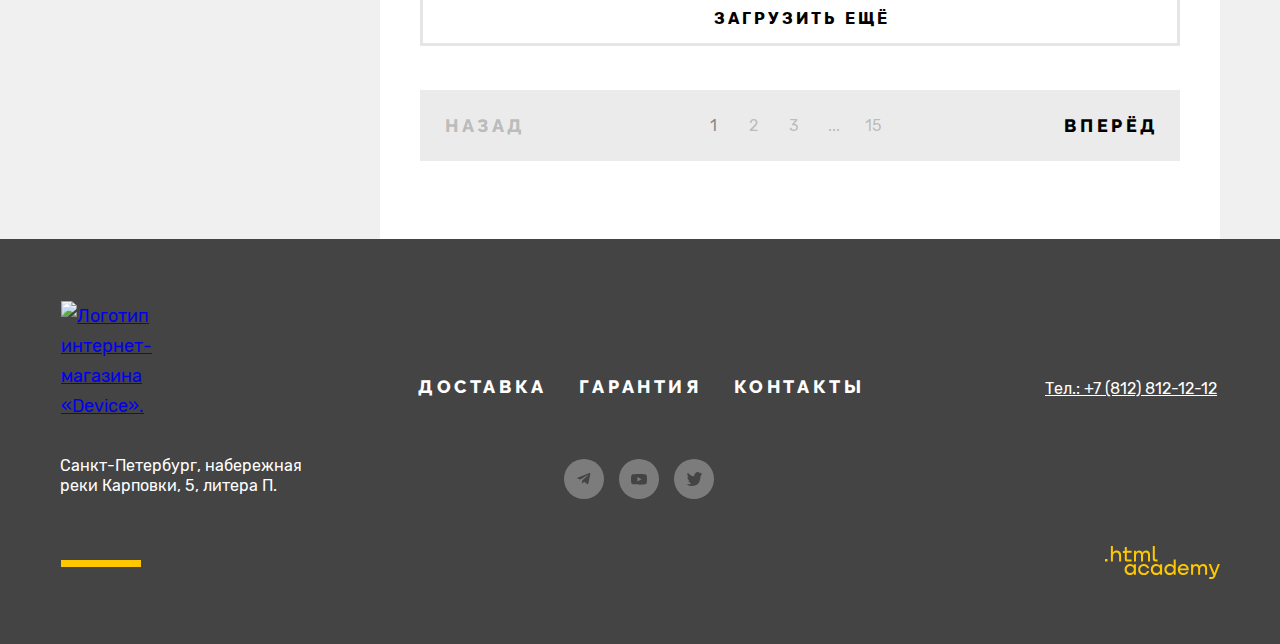
==== commit 1dde7149: "Рефакторинг разметки Каталога, 2 часть" ====
--- a/catalog.html
+++ b/catalog.html
@@ -163,22 +163,20 @@
 								<div class="filter-range">
 									<div class="range-scale">
 										<div class="range-bar">
-											<div class="range-price range-price-min">
+											<div class="range-control range-control-min">
 												<button class="range-toggle normalize-button focus-outline" type="button">
-													<span class="visually-hidden">Изменить минимальную стоимость</span>
+													<span class="visually-hidden">Минимальная стоимость</span>
 												</button>
-												<label>
-													<span class="visually-hidden">Ввести минимальную стоимость</span>
-													<input class="range-field normalize-input focus-outline" type="text" name="min-price" placeholder="от 0">
+												<label class="range-field">
+													от <input class="range-input normalize-input focus-outline" type="number" name="filter-min-price" value="0" min="0">
 												</label>
 											</div>
-											<div class="range-price range-price-max">
+											<div class="range-control range-control-max">
 												<button class="range-toggle normalize-button focus-outline" type="button">
-													<span class="visually-hidden">Изменить максимальную стоимость</span>
+													<span class="visually-hidden">Максимальная стоимость</span>
 												</button>
-												<label>
-													<span class="visually-hidden">Ввести максимальную стоимость</span>
-													<input class="range-field normalize-input focus-outline" type="text" name="max-price" placeholder="до 5000">
+												<label class="range-field">
+													до <input class="range-input normalize-input focus-outline" type="number" name="filter-max-price" value="5000" min="0">
 												</label>
 											</div>
 										</div>
@@ -192,37 +190,37 @@
 								<ul class="filter-list text-small reset-list">
 									<li class="filter-item filter-checkbox">
 										<label class="filter-control">
-											<input class="control-input control-checkbox visually-hidden" type="checkbox" name="color" value="black" checked>
-											<span class="control-mark checkbox-mark flex-center"></span>
-											<span class="control-label">Черный</span>
+											<input class="filter-input filter-input-checkbox visually-hidden" type="checkbox" name="filter-color" value="black" checked>
+											<span class="filter-mark filter-mark-checkbox flex-center"></span>
+											<span class="filter-label">Черный</span>
 										</label>
 									</li>
 									<li class="filter-item filter-checkbox">
 										<label class="filter-control">
-											<input class="control-input control-checkbox visually-hidden" type="checkbox" name="color" value="white" checked>
-											<span class="control-mark checkbox-mark flex-center"></span>
-											<span class="control-label">Белый</span>
+											<input class="filter-input filter-input-checkbox visually-hidden" type="checkbox" name="filter-color" value="white" checked>
+											<span class="filter-mark filter-mark-checkbox flex-center"></span>
+											<span class="filter-label">Белый</span>
 										</label>
 									</li>
 									<li class="filter-item filter-checkbox">
 										<label class="filter-control">
-											<input class="control-input control-checkbox visually-hidden" type="checkbox" name="color" value="blue">
-											<span class="control-mark checkbox-mark flex-center"></span>
-											<span class="control-label">Синий</span>
+											<input class="filter-input filter-input-checkbox visually-hidden" type="checkbox" name="filter-color" value="blue">
+											<span class="filter-mark filter-mark-checkbox flex-center"></span>
+											<span class="filter-label">Синий</span>
 										</label>
 									</li>
 									<li class="filter-item filter-checkbox">
 										<label class="filter-control">
-											<input class="control-input control-checkbox visually-hidden" type="checkbox" name="color" value="red">
-											<span class="control-mark checkbox-mark flex-center"></span>
-											<span class="control-label">Красный</span>
+											<input class="filter-input filter-input-checkbox visually-hidden" type="checkbox" name="filter-color" value="red">
+											<span class="filter-mark filter-mark-checkbox flex-center"></span>
+											<span class="filter-label">Красный</span>
 										</label>
 									</li>
 									<li class="filter-item filter-checkbox">
 										<label class="filter-control">
-											<input class="control-input control-checkbox visually-hidden" type="checkbox" name="color" value="pink">
-											<span class="control-mark checkbox-mark flex-center"></span>
-											<span class="control-label">Розовый</span>
+											<input class="filter-input filter-input-checkbox visually-hidden" type="checkbox" name="filter-color" value="pink">
+											<span class="filter-mark filter-mark-checkbox flex-center"></span>
+											<span class="filter-label">Розовый</span>
 										</label>
 									</li>
 								</ul>
@@ -234,23 +232,23 @@
 								<ul class="filter-list text-small reset-list">
 									<li class="filter-item filter-radio">
 										<label class="filter-control">
-											<input class="control-input control-radio visually-hidden" type="radio" name="bluetooth" value="yes" checked>
-											<span class="control-mark radio-mark flex-center"></span>
-											<span class="control-label">Есть</span>
+											<input class="filter-input filter-input-radio visually-hidden" type="radio" name="filter-bluetooth" value="yes" checked>
+											<span class="filter-mark filter-mark-radio flex-center"></span>
+											<span class="filter-label">Есть</span>
 										</label>
 									</li>
 									<li class="filter-item filter-radio">
 										<label class="filter-control">
-											<input class="control-input control-radio visually-hidden" type="radio" name="bluetooth" value="no">
-											<span class="control-mark radio-mark flex-center"></span>
-											<span class="control-label">Нет</span>
+											<input class="filter-input filter-input-radio visually-hidden" type="radio" name="filter-bluetooth" value="no">
+											<span class="filter-mark filter-mark-radio flex-center"></span>
+											<span class="filter-label">Нет</span>
 										</label>
 									</li>
 								</ul>
 							</fieldset>
 
 							<div class="button-yellow-wrapper">
-								<button class="filter-button button-yellow subtitle normalize-button" type="submit">Показать</button>
+								<button class="filter-button button-yellow subtitle" type="submit">Показать</button>
 							</div>
 						</form>
 					</section>
@@ -259,7 +257,7 @@
 						<section class="catalog-sorting">
 							<h3 class="catalog-sorting-title catalog-subtitle subtitle">Сортировка:</h3>
 
-							<select class="sorting-select interactive-element" name="catalog-sorting" aria-label="Сортировать">
+							<select class="sorting-select interactive-element" name="catalog-sorting" aria-label="Сортировка">
 								<option value="popular">Популярные</option>
 								<option value="new">Новинки</option>
 								<option value="price">По цене</option>
@@ -279,7 +277,7 @@
 						<section class="catalog-products">
 							<h3 class="visually-hidden">Товары</h3>
 
-							<!-- Для добавления метки «NEW» товару - добавить ему класс "product-new" -->
+							<!-- Для добавления метки «NEW» товару - ссылке добавить класс "product-new" -->
 
 							<ul class="catalog-product-cards reset-list">
 								<li class="product-card">
--- a/styles/styles.min.css
+++ b/styles/styles.min.css
@@ -1 +1 @@
-@font-face{font-family:"Rubik";font-style:normal;font-weight:400;src:url(../fonts/rubik/rubik-400.woff2)format("woff2");font-display:swap}@font-face{font-family:"Rubik";font-style:normal;font-weight:700;src:url(../fonts/rubik/rubik-700.woff2)format("woff2");font-display:swap}@font-face{font-family:"Raleway";font-style:normal;font-weight:800;src:url(../fonts/raleway/raleway-800.woff2)format("woff2");font-display:swap}*,::after,::before{box-sizing:border-box}html{height:100%}body{display:flex;flex-direction:column;min-width:1280px;min-height:100%;margin:0;font:18px/30px"Rubik","Arial",sans-serif;color:#444;background-color:#fff}img{max-width:100%;height:auto;object-fit:contain}.container{width:1160px;margin:0 auto}.main-container{flex-grow:1}.flex-center{display:flex;align-items:center;justify-content:center}.visually-hidden{position:absolute;width:1px;height:1px;margin:-1px;padding:0;white-space:nowrap;border:0;-webkit-clip-path:inset(100%);clip-path:inset(100%);clip:rect(0 0 0 0);overflow:hidden}.reset-list{margin:0;padding:0;list-style:none}.reset-paragraph{margin:0}.normalize-button{margin:0;cursor:pointer}.normalize-button,.normalize-input{padding:0;font-family:inherit;background-color:transparent;border:0}.main-title,.subtitle{margin:0;font-family:"Raleway","Verdana",sans-serif;font-weight:800;font-size:50px;line-height:50px;color:#000}.subtitle{font-size:18px;line-height:21px;letter-spacing:.2em;text-transform:uppercase;text-decoration:none}.text-bold,.text-small{line-height:20px;color:#000}.text-bold{font-weight:700;font-size:18px;letter-spacing:-.02em}.text-small{font-size:16px}.button{margin:0;padding:15px 32px 15px 36px;font-family:inherit;background-color:transparent;border:0;cursor:pointer}.button:disabled{opacity:.3;pointer-events:none}.button-yellow,.button-yellow-wrapper{display:inline-block}.button-yellow{position:relative;left:2.5%;z-index:1;min-width:210px;max-width:334px;margin:0;padding:10px 13px 9px 17px;font-family:inherit;text-align:center;background-color:transparent;border:0;cursor:pointer}.button-yellow::after,.button-yellow::before{position:absolute;top:50%;left:50%;width:105%;height:100%;content:""}.button-yellow::before{z-index:-1;background-color:#ffe17f;transform:translate(-50%,-50%) scaleY(.2);transition:100ms ease-in}.button-yellow::after{transform:translate(-50%,-50%);background-color:transparent}.interactive-element:hover,.logo:hover .logo-image{opacity:.6}.interactive-element:focus-visible{outline:2px solid #af4fff;outline-offset:2px}@supports not selector(:focus-visible){.interactive-element:focus{outline:2px solid #af4fff;outline-offset:2px}}.interactive-element:active,.logo:active .logo-image{opacity:.3}.interactive-element:disabled{opacity:.1;pointer-events:none}.focus-outline:focus-visible,.site-search-button:focus-visible::before{outline:2px solid #af4fff;outline-offset:2px}@supports not selector(:focus-visible){.focus-outline:focus{outline:2px solid #af4fff;outline-offset:2px}}.logo{display:block;width:145px}.logo-image{display:block;transition:opacity 100ms ease-out}.page-header{background-color:#ffe17f}.page-header-wrapper{width:1050px;margin:-20px auto 0;padding-left:5px}.page-header-inner{margin-bottom:20px}.page-header-logo,.user-menu{margin-bottom:30px}.user-menu{display:grid;grid-template-columns:519px 233px 1fr;column-gap:24px;align-items:start}.site-search-form{display:flex;justify-self:start}.site-search-label{width:359px;margin-right:-2px}.site-search-field{width:357px;height:100%;padding:8px 22px 8px 46px;font-family:inherit;background:url(../icons/stack.svg#header-site-search)no-repeat 14px center/16px 16px;background-color:transparent;border:2px solid #000;border-right:0;border-radius:50px 0 0 50px;-webkit-appearance:textfield;appearance:textfield}.site-search-field::placeholder{color:#000;opacity:.3}.site-search-field::-webkit-search-cancel-button,.site-search-field::-webkit-search-decoration,.site-search-field::-webkit-search-results-button,.site-search-field::-webkit-search-results-decoration{margin:0;-webkit-appearance:none;appearance:none}.site-search-field:focus{outline:0}.site-search-label:focus-within{z-index:1;outline:2px solid #af4fff;outline-offset:2px}.site-search-field:disabled{opacity:.3}.site-search-button{position:relative;width:160px;padding:8px 22px;border:2px solid #000;border-radius:0 50px 50px 0;transition:300ms ease-out}.site-search-button::before{position:absolute;top:-2px;left:-2px;width:calc(100% + 4px);height:calc(100% + 4px);content:""}.site-search-button:hover{color:#fff;background-color:#000}.site-search-button:focus{outline:0}@supports not selector(:focus-visible){.site-search-button:focus::before{outline:2px solid #af4fff;outline-offset:2px}}.site-search-button:active{color:rgba(255,255,255,.3);background-color:#000}.site-search-button:disabled{opacity:.3;pointer-events:none}.user-auth{display:flex;align-items:flex-start;justify-content:space-between;margin:3px 0}.user-button{display:flex;padding:2px 1px;text-decoration:none;color:#000}.user-button::before{flex-shrink:0;margin:9px 12px 0 0;background-repeat:no-repeat;content:""}.login-button{padding-left:0}.login-button::before{width:15px;height:12px;background-image:url(../icons/stack.svg#header-user-login);background-size:15px 12px}.log-ut-button{margin-left:9px;padding:2px;text-decoration:none;color:rgba(0,0,0,.3)}.log-ut-button:active,.log-ut-button:hover{color:#000}.user-navigation{display:flex;flex-wrap:wrap;justify-content:space-between;margin-right:5px}.user-navigation-item{margin:3px 18px 3px 0}.user-navigation-item:nth-child(2n){margin-right:0}.user-navigation-compare{margin-right:0}.cart-button,.compare-button{padding:2px 0}.compare-button::before{width:10px;height:12px;background-image:url(../icons/stack.svg#header-user-compare);background-size:10px 12px}.user-navigation-cart{position:relative}.cart-button::before{width:16px;height:14px;margin:6px 12px 0-3px;background-image:url(../icons/stack.svg#header-user-cart);background-size:16px 14px}.cart-counter{z-index:1;order:-1;align-self:flex-start;min-width:21px;min-height:21px;margin:4.5px -3px 0 0;padding:0 1px;font-size:14px;line-height:17px;background-color:#fff;border-radius:50px}.cart-popover{position:absolute;top:calc(100% + 5px);right:-77px;z-index:3;display:none;width:320px;min-height:134px;color:#fff;background-color:#000}.cart-popover::before{position:absolute;top:-6px;left:50%;transform:translateX(-50%);width:14px;height:6px;background:url(../icons/stack.svg#popover-triangle)no-repeat 0 0/14px 6px;content:""}.cart-item:focus-within .cart-popover{display:block}.cart-product-item{display:grid;grid-template-columns:1fr 10px;column-gap:23px;padding:20px}.cart-product-item+.cart-product-item{position:relative;margin-top:1px}.cart-product-item+.cart-product-item::before{position:absolute;top:-1px;left:0;width:100%;height:1px;background-color:rgba(255,255,255,.1);content:""}.cart-product-link{display:grid;grid-template-columns:39px 1fr;column-gap:23px;align-items:start;justify-self:start;padding-right:3px;text-decoration:none;color:inherit;transition:opacity 150ms ease-out}.cart-product-title{margin:0;font-weight:400;color:inherit}.cart-product-image{order:-1}.cart-product-remove{width:10px;height:10px;transition:opacity 150ms ease-out}.cart-product-remove::before{display:block;height:100%;background:url(../icons/stack.svg#cart-popover-cross)no-repeat 0 0/10px 10px;content:""}.cart-order-info{display:grid;grid-template-columns:120px 150px;column-gap:10px;min-height:44px;margin:0;padding:0 20px;background-color:#1a1a1a}.order-info-item{display:flex;align-items:center}.order-info-price{justify-content:flex-end}.order-info-description{margin:0}.cart-popover-button-container{padding:20px}.cart-popover-button{width:100%;min-height:50px;padding:14px 20px 14px 24px;background-color:#fff;transition:background-color 150ms ease-out,color 150ms ease-out}.cart-popover-button:hover{background-color:#ffe17f}.cart-popover-button:active{color:rgba(0,0,0,.3);background-color:#ffe17f}.cart-popover-button:not([href]){color:rgba(0,0,0,.3);pointer-events:none}.main-navigation{position:relative;z-index:2;display:flex;align-items:flex-start;justify-content:space-between}.catalog-navigation:focus-within .catalog-toggle-icon::before{content:none}.catalog-navigation:focus-within .catalog-navigation-list{display:grid}.catalog-toggle{display:flex;max-width:400px}.catalog-toggle-text{margin-right:17px;padding:15px 0 14px;text-align:left}.catalog-toggle-icon{position:relative;align-self:center;flex-shrink:0;width:50px;height:50px;border:2px solid #000;border-radius:50%;opacity:.3;transition:opacity 100ms ease-in}.catalog-toggle-icon::after,.catalog-toggle-icon::before{position:absolute;width:16px;height:2px;background-color:#000;content:""}.catalog-toggle-icon::before{transform:rotate(90deg)}.catalog-toggle:active .catalog-toggle-icon,.catalog-toggle:hover .catalog-toggle-icon{opacity:1}.catalog-navigation-list{position:absolute;top:calc(100% - 19px);left:-60px;z-index:-1;display:none;grid-template-columns:222px 182px 222px;gap:8px 30px;align-content:start;width:calc(100% + 115px);min-height:180px;padding:28px 57px 27px;font-size:16px;line-height:18px;background-color:#ffe17f}.catalog-navigation-item:nth-child(6){grid-column:1/2}.catalog-navigation-item:nth-child(7){grid-row:2/3;grid-column:3/4}.catalog-navigation-link{position:relative;display:inline-flex;padding:5px 3px;text-decoration:none;color:#000}.catalog-navigation-link.is-current::after,.site-navigation-link.is-current::after{position:absolute;left:3px;bottom:1px;width:calc(100% - 6px);height:1px;background-color:#000;content:""}.site-navigation{display:flex;flex-wrap:wrap;max-width:525px}.site-navigation-item{margin:5px 0 5px 42px}.site-navigation-link{position:relative;display:block;padding:10px 0 9px 5px}.site-navigation-link.is-current::after{left:5px;bottom:3px;width:calc(100% - 8px);height:2px}.page-footer{margin-top:auto;padding:62px 0 61px;color:#fff;background-color:#444}.page-footer-wrapper{display:flex}.page-footer-left{position:relative;width:243px;margin:0 110px 16px 0;padding-bottom:71px}.page-footer-left::after{position:absolute;bottom:0;left:1px;width:80px;height:7px;background-color:#ffc700;content:""}.page-footer-center{display:grid;align-content:start;max-width:453px;margin-top:65px}.page-footer-right{display:flex;flex-direction:column;align-items:flex-end;width:200px;margin:78px 0 4px auto}.page-footer-logo{margin:0 0 35px 1px}.page-footer-address{font-style:normal;color:inherit}.footer-navigation{display:flex;flex-wrap:wrap;margin-bottom:47px}.footer-navigation-item{margin:0 27px 6px 0}.footer-navigation-item:nth-child(3n){margin-right:0}.page-footer-link{text-decoration:none;color:inherit;transition:color 150ms ease-out,opacity 150ms ease-out}.footer-navigation-link{position:relative;display:block;padding:10px 0 9px 5px}.footer-navigation-link::after{position:absolute;left:5px;bottom:3px;width:calc(100% - 8px);height:2px;background-color:transparent;transition:background-color 150ms ease-out;content:""}.footer-navigation-link:active::after,.footer-navigation-link:hover::after{background-color:#ffc700}.footer-social{display:flex;justify-self:center;max-width:370px}.footer-social-item{margin-right:15px}.footer-social-item:last-child{margin-right:0}.footer-social-link{position:relative;z-index:1;width:40px;height:40px;background-color:rgba(255,255,255,.3);border-radius:50%;transition:background-color 150ms ease-out}.footer-social-link::before{width:18px;height:18px;background-repeat:no-repeat;background-size:18px 18px;transition:opacity 150ms ease-out;content:""}.footer-social-telegram::before{background-image:url(../icons/stack.svg#footer-logo-telegram)}.footer-social-youtube::before{background-image:url(../icons/stack.svg#footer-logo-youtube)}.footer-social-twitter::before{background-image:url(../icons/stack.svg#footer-logo-twitter)}.footer-social-link::after{position:absolute;z-index:-1;width:100%;height:100%;content:""}.footer-social-link:active,.footer-social-link:hover{background-color:#ffc700}.footer-social-link:active::before{opacity:.3}.footer-social-link:focus{outline:0}.footer-social-link:focus-visible::after,.services-button.is-current:focus-visible::after{outline:2px solid #af4fff;outline-offset:2px}@supports not selector(:focus-visible){.footer-social-link:focus::after{outline:2px solid #af4fff;outline-offset:2px}}.page-footer-right>:nth-last-child(2){margin-bottom:63px}.page-footer-phone{display:block;width:175px;text-decoration:underline}.page-footer-link:hover{color:#ffc700}.page-footer-link:active{color:#ffc700;opacity:.3}.page-footer-developer{width:115px;height:33px;margin-top:auto}.page-footer-developer::before{display:block;height:100%;-webkit-mask:url(../icons/stack.svg#footer-logo-developer);mask:url(../icons/stack.svg#footer-logo-developer);background-color:#ffc700;transition:background-color 150ms ease-out,opacity 150ms ease-out;content:""}.page-footer-developer:hover::before{background-color:#fff}.page-footer-developer:active::before{background-color:#fff;opacity:.3}.button-yellow:hover::before{transform:translate(-50%,-50%) scaleY(1)}.button-yellow:focus{outline:0}.button-yellow:focus-visible::after{outline:2px solid #af4fff}@supports not selector(:focus-visible){.button-yellow:focus::after{outline:2px solid #af4fff}}.button-yellow:active::before{background-color:#fc3;transform:translate(-50%,-50%) scaleY(1);transition:100ms ease-out}.button-yellow:disabled{opacity:.3;pointer-events:none}.page-section{margin-bottom:70px}.main-slider{position:relative;z-index:1;background:linear-gradient(#ffe17f 134px,rgba(255,255,255,0) 134px)}.slider-card{display:none;grid-template-columns:repeat(2,1fr);column-gap:40px}.slider-card.is-active{display:grid}.slider-image{margin-top:-16px}.slider-info{padding:105px 0 38px}.slider-title{margin-bottom:29px}.slider-description:last-of-type{margin-bottom:50px}.slider-link-wrapper{margin-bottom:50px}.slider-features{display:grid;grid-template-columns:repeat(3,auto);gap:22px;justify-content:start;margin:0}.slider-features-big-gaps{gap:41px}.slider-feature{display:flex;flex-direction:column}.slider-feature-title{font-size:16px}.slider-feature-description{order:-1;margin:0 0 12px;font-size:36px;color:#000}.slider-controls{position:absolute;top:195px;left:30px;z-index:1;display:flex;justify-content:space-between;width:530px}.slider-button{width:20px;height:60px;background:url(../icons/main-slider-arrow.svg)no-repeat center/contain;background-color:transparent;transition:opacity 50ms ease-out}.slider-next{transform:rotate(180deg)}.slider-pagination{display:flex;justify-content:center;margin-top:-12px;counter-reset:main-slider}.slider-pagination-button{width:12px;height:12px;margin-right:20px;counter-increment:main-slider}.slider-pagination-button:last-child{margin-right:0}.slider-pagination-button::before{position:absolute;top:13px;right:49px;z-index:-1;display:flex;align-items:center;justify-content:flex-end;min-width:250px;height:135px;font-weight:700;font-size:180px;color:#fff;content:none}.slider-pagination-button::after{display:block;height:100%;background-color:#fff;border:2px solid #000;border-radius:50%;transition:opacity 50ms ease-out;content:""}.slider-pagination-button.is-current::before{content:counter(main-slider,decimal-leading-zero)}.slider-pagination-button.is-current::after{background-color:#000}.slider-pagination-button:hover::after{opacity:.6}.slider-pagination-button:active::after{opacity:.3}.slider-pagination-button:disabled::after{opacity:.1}.slider-pagination-button:disabled{pointer-events:none}.index-catalog-cards{display:grid;grid-template-columns:repeat(6,160px);gap:40px}.index-catalog-card{display:grid}.index-catalog-link{display:grid;grid-template-rows:max-content;row-gap:33px;text-decoration:none;color:#000;transition:opacity 150ms ease-out}.index-catalog-link::before{height:160px;background-color:#ffe17f;background-repeat:no-repeat;background-size:160px 160px;transition:background-color 150ms ease-out;content:""}.index-catalog-virtual::before{background-image:url(../icons/stack.svg#index-catalog-virtual)}.index-catalog-monopods::before{background-image:url(../icons/stack.svg#index-catalog-monopods)}.index-catalog-cameras::before{background-image:url(../icons/stack.svg#index-catalog-cameras)}.index-catalog-bracelets::before{background-image:url(../icons/stack.svg#index-catalog-bracelets)}.index-catalog-watches::before{background-image:url(../icons/stack.svg#index-catalog-watches)}.index-catalog-quadcopters::before{background-image:url(../icons/stack.svg#index-catalog-quadcopters)}.index-catalog-link:hover::before{background-color:#ffc700}.index-catalog-link:active::before{background-color:#ffe17f}.index-catalog-link:active{opacity:.3}.index-catalog-title{min-height:60px;font-size:18px;line-height:24px;letter-spacing:-.02em}.services{padding-bottom:72px;background:linear-gradient(rgba(255,255,255,0) 102px,#f0f0f0 102px)}.services-wrapper{display:grid;grid-template-columns:287px 1fr;column-gap:116px}.services-controls{position:relative;display:grid;row-gap:35px;justify-items:start;align-self:start;width:280px;padding:64px 0 65px}.services-button.is-current::after,.services-controls::after{position:absolute;top:0;left:100%;width:7px;height:100%;background-color:#000;content:""}.services-button{min-width:153px;max-width:240px;padding-left:14px;padding-right:10px}.services-button-text{display:block;transition:transform 300ms ease-out}.services-button.is-current{position:relative;left:2.5%;z-index:1;padding-top:10px;padding-bottom:9px;color:#ffe17f}.services-button.is-current::after{left:-2.5%;z-index:-1;width:280px;transform:none}.services-button.is-current:focus-visible{outline:0}@supports not selector(:focus-visible){.services-button.is-current:focus{outline:0}}@supports not selector(:focus-visible){.services-button.is-current:focus::after{outline:2px solid #af4fff;outline-offset:2px}}.services-button.is-current:active .services-button-text,.services-button.is-current:focus-visible .services-button-text,.services-button.is-current:hover .services-button-text{transform:translateX(26px)}@supports not selector(:focus-visible){.services-button.is-current:focus .services-button-text{transform:translateX(26px)}}.services-tabs{padding-top:73px}.services-tab{display:none;justify-content:space-between}.services-tab.is-active{display:flex}.services-info{width:480px}.services-title{margin-bottom:34px}.services-delivery::after{width:139px;height:165px;margin:4px 60px 5px 0;background:url(../icons/stack.svg#tabs-delivery)no-repeat center/contain;content:""}.services-warranty::after{width:172px;height:195px;margin:-11px 28px -11px 0;background:url(../icons/stack.svg#tabs-warranty)no-repeat center/contain;content:""}.services-credit::after{width:156px;height:188px;margin:-7px 28px -7px 0;background:url(../icons/stack.svg#tabs-credit)no-repeat center/contain;content:""}.on-order-button{display:grid;grid-template-columns:125px 1fr 125px;min-height:100px;text-decoration:none;color:#000;background-color:#f0f0f0;transition:opacity 150ms ease-out}.on-order-button-text{grid-column:2/3;padding:41px 57px 36px 61px;font-size:20px;line-height:23px;text-align:center}.on-order-button::before{background:url(../icons/stack.svg#on-order-delivery)no-repeat center/47px 32px;background-color:#ffe17f;transition:background-color 150ms ease-out;content:""}.on-order-button-icon{align-self:center;justify-self:center;width:40px;height:40px;background-color:rgba(220,220,220,.5);border-radius:50%;content:""}.on-order-button-icon::before{width:2px;height:12px;background:url(../icons/stack.svg#on-order-info)no-repeat 0 0/2px 12px;opacity:.3;transition:opacity 150ms ease-out;content:""}.on-order-button:active::before,.on-order-button:hover::before{background-color:#ffc700}.on-order-button:active .on-order-button-icon::before,.on-order-button:hover .on-order-button-icon::before{opacity:1}.on-order-button:active{opacity:.3}.company-info{display:grid;grid-template-columns:520px 532px;justify-content:space-between}.company-info-title{position:relative;margin-bottom:48px;padding-top:47px}.about-delivery-item::before,.company-info-title::before{position:absolute;top:0;left:0;width:84px;height:7px;background-color:#000;content:""}.company-info-description{width:500px;margin:0}.about{width:500px}.contacts{width:520px}.about-delivery-list{width:450px}.about-delivery-item{position:relative;margin:0 0 19px 2px;padding-left:34px}.about-delivery-item::before{top:6px;width:8px;height:8px;background-color:#ffc700;border-radius:50%}.about-delivery-item:last-child{margin-bottom:0}.about-more{min-width:258px}.company-info-subtitle{margin:0 0 15px;font-weight:700;font-size:24px}.contacts-address{font-style:normal}.contacts-phone{display:inline-block;color:inherit}.contacts-feedback{min-width:247px}.company-info-row-gap{margin-bottom:30px}.subscription{padding:64px 0 56px;background-color:#f0f0f0}.subscription-wrapper{display:grid;row-gap:144px}.subscription-info-container{display:grid;grid-template-columns:420px 1fr;column-gap:180px;padding:0 7px}.subscription-description{margin:10px 0 0}.subscription-form-container{display:grid;grid-template-columns:1fr 210px;column-gap:138px;align-items:center;padding:0 1px}.subscription-form{display:flex}.subscription-label{flex-grow:1}.subscription-field{width:100%;height:100%;padding:13px 16px 11px;font:inherit;color:#444;border-bottom:3px solid #c4c4c4}.subscription-field::placeholder{color:#444;opacity:.5}.subscription-field:focus{outline:0;background-color:#dcdcdc}.subscription-field.has-error{border-bottom-color:#ff3d3d}.subscription-field:disabled{opacity:.3}.subscription-button{max-width:350px;border:3px solid #c4c4c4;transition:color 100ms ease-out,background-color 100ms ease-out,border-color 100ms ease-out}.subscription-button:hover{color:#fff;background-color:#000;border-color:#000}.subscription-button:active{color:rgba(255,255,255,.3);background-color:#000;border-color:#000}.subscription-remark{display:flex;justify-self:end}.subscription-remark::before{flex-shrink:0;width:16px;height:16px;margin:7px 16px 0 0;background:url(../icons/stack.svg#subscription-tick)no-repeat center/contain;content:""}.inner-header{padding:36px 40px 24px 60px}.inner-title{margin-bottom:15px}.breadcrumbs{display:flex;flex-wrap:wrap}.breadcrumbs-item{display:flex;align-items:center;margin:0 17px 10px 0}.breadcrumbs-item:last-child{margin-right:0}.breadcrumbs-item::before{width:4px;height:8px;margin-right:16px;background:url(../icons/stack.svg#breadcrumbs-divider)no-repeat center/contain;opacity:.2;content:""}.breadcrumbs-item:first-child::before{content:none}.breadcrumbs-link{text-decoration:none;color:#000;transition:opacity 150ms ease-out}.catalog{background-color:#f0f0f0}.catalog-wrapper{display:grid;grid-template-columns:320px 1fr}.catalog-subtitle{font-size:16px;line-height:19px}.catalog-result{display:flex;flex-direction:column}.catalog-filter{padding:25px 40px 64px 60px}.catalog-filter-title{margin:0 20px 60px 0}.filter-group{margin:0 20px 35px 0;padding:0;border:0}.filter-title{position:relative;width:100%;margin-bottom:20px;padding:12px 0 0}.filter-title::before{position:absolute;bottom:100%;left:0;width:100%;border-bottom:2px solid #000;content:""}.filter-button{width:210px}.filter-button::after,.filter-button::before{max-width:220px}.filter-range-title{margin-bottom:28px}.filter-range{min-height:35px}.range-scale{position:relative;border-bottom:2px solid #dcdcdc}.range-bar{position:absolute;top:0;left:0;width:119px;border-bottom:2px solid #000}.range-price{position:absolute;top:-8px;display:grid;row-gap:4px}.range-price-min{left:0;transform:translateX(-50%)}.range-price-max{right:0;transform:translateX(50%)}.range-toggle{position:relative;justify-self:center;width:18px;height:18px;background-color:#f0f0f0}.range-toggle::before{position:absolute;top:0;left:0;z-index:1;width:100%;height:100%;background-color:#ebebeb;border:2px solid #000;border-radius:50%;transition:50ms ease-out;content:""}.range-toggle:hover::before{opacity:.5}.range-toggle:active::before{background-color:#000;opacity:1}.range-field{display:block;width:32px;height:18px;padding:2px 1px 0 2px;font-size:14px;line-height:20px;text-align:center;color:#000}.range-price-max .range-field{width:72px}.range-field::placeholder{color:#000;opacity:.3}.filter-checkbox{margin-bottom:17px}.filter-radio{margin-bottom:20px}.filter-item:last-child{margin-bottom:0}.filter-control{display:inline-flex;vertical-align:top}.control-mark{position:relative;flex-shrink:0;width:20px;height:20px;transition:opacity 50ms ease-out;cursor:pointer}.control-mark::after{position:absolute;top:0;left:0;width:100%;height:100%;border:2px solid #ccc;content:""}.control-input:checked+.control-mark::after{border-color:#000}.checkbox-mark::after{border-radius:3px}.radio-mark::after{border-radius:50%}.control-checkbox:checked+.checkbox-mark::before{width:10px;height:10px;background:url(../icons/stack.svg#filter-tick);background-repeat:no-repeat;background-size:10px 10px;content:""}.control-radio:checked+.radio-mark::before{width:8px;height:8px;background-color:#000;border-radius:50%;transform:translateX(.5px);content:""}.control-label{padding-left:16px;transition:opacity 50ms ease-out;cursor:pointer}.filter-control:hover .control-label,.filter-control:hover .control-mark{opacity:.6}.control-input:focus-visible+.control-mark{outline:2px solid #af4fff;outline-offset:2px}@supports not selector(:focus-visible){.control-input:focus+.control-mark{outline:2px solid #af4fff;outline-offset:2px}}.filter-control:active .control-label,.filter-control:active .control-mark{opacity:.3}.control-input:disabled+.control-mark,.control-input:disabled~.control-label{opacity:.1;pointer-events:none}.catalog-sorting{display:flex;align-items:flex-start;justify-content:space-between;padding:20px 40px}.catalog-sorting-title{max-width:270px;margin-top:5px}.sorting-select{min-width:142px;margin-right:2px;padding:0 32px 0 0;font:inherit;color:#000;background:url(../icons/stack.svg#sorting-select-icon)no-repeat right top/30px 30px;background-color:transparent;border:0;cursor:pointer;-webkit-appearance:none;appearance:none}.sorting-order{display:flex}.sorting-order-button{width:30px;height:30px}.sorting-order-button::before{width:11px;height:10px;background:url(../icons/stack.svg#sorting-order-icon)no-repeat;opacity:.2;content:""}.sorting-order-down::before{transform:rotate(180deg)}.sorting-order-button:hover::before{opacity:.5}.sorting-order-button:active::before{opacity:1}.catalog-products{display:flex;flex-direction:column;flex-grow:1;padding:70px 40px 78px;background-color:#fff}.catalog-product-cards{display:grid;grid-template-columns:repeat(2,1fr);gap:44px 40px;margin-bottom:44px}.product-card{display:grid}.product-link{position:relative;text-decoration:none}.product-image-wrapper{position:relative;height:380px;margin-bottom:32px;background-color:#f0f0f0}.product-image-wrapper::before{position:absolute;top:0;left:0;z-index:1;width:100%;height:100%;background-color:transparent;content:""}.product-new .product-image-wrapper::before{transition:background-color 300ms ease-out}.product-link:active .product-image-wrapper::before,.product-link:hover .product-image-wrapper::before{background-color:rgba(240,240,240,.8)}.product-info,.product-title{transition:opacity 150ms ease-out}.product-info{display:flex;justify-content:space-between}.product-new .product-info,.product-new .product-more{transition:opacity 300ms ease-out}.product-title{flex-shrink:0;width:230px;margin:0 20px 0 0}.product-link:hover .product-title{opacity:.6}.product-new:hover .product-title{opacity:1}.product-new:hover .product-info{opacity:.6}.product-link:active .product-title{opacity:1}.product-link:active .product-info{opacity:.3}.modal-close-button:hover::before,.product-new:active .product-info{opacity:.6}.product-price{padding-top:1px;font-size:18px;line-height:21px;text-align:right;color:#444}.product-more{position:absolute;top:170px;left:50%;transform:translateX(-50%);width:max-content;max-width:260px;opacity:0;transition:opacity 150ms ease-out;pointer-events:none}.product-image-wrapper::before,.product-more::before{transition:background-color 150ms ease-out}.product-more::after{content:none}.product-link:active .product-more,.product-link:hover .product-more{opacity:1}.product-link:active .product-more::before{background-color:#ffc700}.product-new{position:relative}.product-new::before{position:absolute;top:27px;right:27px;z-index:1;display:flex;align-items:center;justify-content:center;width:60px;height:60px;padding:0 0 2px 3px;font-family:"Raleway","Verdana",sans-serif;font-weight:800;font-size:14px;line-height:16px;letter-spacing:.2em;text-transform:uppercase;color:rgba(0,0,0,.6);border:2px solid rgba(0,0,0,.6);border-radius:50%;content:"New"}.catalog-show-more{margin:auto 0 44px;font-size:16px;line-height:19px;background-color:transparent;border:3px solid #e5e5e5;transition:border-color 100ms ease-out,opacity 100ms ease-out;cursor:pointer}.catalog-show-more:hover{border-color:#000}.catalog-show-more:active{border-color:#000;opacity:.3}.catalog-pagination{display:grid;grid-template-columns:200px max-content 213px;align-items:start;justify-content:space-between;background-color:#ebebeb}.pagination-button{max-width:200px;padding:25px 21px 25px 25px;text-align:center;transition:background-color 50ms ease-out,color 50ms ease-out}.pagination-button.is-disabled{color:rgba(68,68,68,.3)}.pagination-backward{justify-self:start}.pagination-forward{justify-self:end}.pagination-button:focus-visible{background-color:#f0f0f0}@supports not selector(:focus-visible){.pagination-button:focus{background-color:#f0f0f0}}.pagination-button:hover{background-color:#dcdcdc}.pagination-button.is-disabled:hover{color:rgba(68,68,68,.3);background-color:transparent}.pagination-button:active{color:rgba(0,0,0,.3);background-color:#dcdcdc}.pagination-list{display:flex;flex-wrap:wrap;align-self:center;max-width:300px;margin:16px 0 15px}.pagination-divider,.pagination-link{display:block;min-width:40px;max-width:65px;padding:10px 4px;text-align:center;text-decoration:none;color:rgba(68,68,68,.3);white-space:nowrap}.pagination-link.is-current,.pagination-link.is-current:hover{color:rgba(68,68,68,.6)}.pagination-link{transition:color 50ms ease-out}.pagination-link:hover{color:#444}.pagination-link:active{color:rgba(68,68,68,.1)}.modal-container{position:fixed;top:0;left:0;z-index:100;display:flex;width:100%;height:100%;background-color:rgba(240,240,240,.9);transition:display 300ms ease-out 50ms}.modal-container-close{display:none}.modal{position:relative;padding:62px 70px;background-color:#fff;border:10px solid #000;box-shadow:0 10px 0 rgba(0,0,0,.1)}.modal-on-order{width:920px}.modal-close-button{position:absolute;top:74px;right:70px;width:26px;height:26px}.modal-close-button::before{display:block;height:100%;background:url(../icons/stack.svg#modal-cross)no-repeat 0 0/26px 26px;content:""}.modal-close-button::after{position:fixed;inset:0;z-index:-1;content:""}.modal-close-button:active::before{opacity:.3}.modal-title{max-width:650px;margin-bottom:42px}.on-order-form{display:grid;grid-template-columns:360px 140px 180px;column-gap:40px}.on-order-group{min-height:114px;margin:0 0 42px}.on-order-email{grid-column:2/4}.on-order-goods{grid-column:1/3;margin-bottom:22px}.on-order-control{display:flex;flex-direction:column}.on-order-label{margin-bottom:14px}.on-order-field{padding:18px 58px 18px 18px;font-family:inherit;background-repeat:no-repeat;background-position:right 18px top 22px;background-size:15px 12px;background-color:#f0f0f0;border:2px solid transparent;transition:background-color 150ms ease-out}.on-order-field::placeholder{color:#000;opacity:.3}.on-order-field-name{background-image:url(../icons/stack.svg#modal-customer-name)}.on-order-field-email{background-image:url(../icons/stack.svg#modal-customer-email)}.on-order-field-goods{padding-right:18px;background:#f0f0f0}.on-order-field:not(:placeholder-shown){background-color:#ebebeb}.on-order-field:hover{background-color:#dcdcdc}.on-order-field:disabled{opacity:.3}.on-order-field:disabled:hover,.on-order-number-input:disabled:hover{background-color:#f0f0f0}.on-order-field:not(:placeholder-shown):disabled:hover{background-color:#ebebeb}.on-order-field.has-error{border:2px solid #ff3d3d}.on-order-message{display:none;margin:2px 0-2px;font-size:14px;line-height:20px;color:#000}.on-order-message.is-shown{display:block}.on-order-error{display:block;color:#ff3d3d}.form-button-wrapper{grid-column:1/-1;justify-self:start}.on-order-form-button{min-width:191px;max-width:280px}.on-order-number{min-height:94px}.on-order-label-tooltip{display:flex;margin-bottom:14px}.on-order-field-number{display:grid;grid-template-columns:repeat(3,60px)}.on-order-field-number.has-error{outline:2px solid #ff3d3d}.on-order-number-input{padding:20px 4px 20px 5px;font-family:inherit;text-align:center;background-color:#f0f0f0;border:0;transition:background-color 150ms ease-out;-webkit-appearance:textfield;appearance:textfield}.on-order-number-input::-webkit-inner-spin-button,.on-order-number-input::-webkit-outer-spin-button{margin:0;-webkit-appearance:none;appearance:none}.on-order-number-input:hover{background-color:#dcdcdc}.on-order-number-button{padding:22px;background-color:#f0f0f0;border:0;transition:background-color 150ms ease-out;cursor:pointer}.on-order-number-button::before{width:16px;height:16px;background-repeat:no-repeat;background-position:center;background-size:contain;transition:opacity 150ms ease-out;content:""}.on-order-number-minus::before{background-image:url(../icons/stack.svg#modal-number-minus)}.on-order-number-plus::before{background-image:url(../icons/stack.svg#modal-number-plus)}.on-order-number-button:hover{background-color:#ebebeb}.on-order-number-button:hover::before{opacity:.6}.on-order-number-button:focus-visible,.on-order-number-input:focus{outline:2px solid #af4fff;outline-offset:-2px}@supports not selector(:focus-visible){.on-order-number-button:focus{outline:2px solid #af4fff;outline-offset:-2px}}.on-order-number-button:active{background-color:#f0f0f0}.on-order-number-button:active::before{opacity:.3}.on-order-number-button:disabled,.on-order-number-input:disabled{opacity:.3;pointer-events:none}.on-order-number-button:disabled::before{opacity:.3}.on-order-form-tooltip{position:relative;flex-shrink:0;width:26px;height:26px;margin:-3px 0-3px 8px}.form-tooltip-toggle{width:100%;height:100%;background-color:#ffe17f;border-radius:50%}.form-tooltip-toggle::before{width:4px;height:12px;background:url(../icons/stack.svg#modal-tooltip-icon)no-repeat 0 0/4px 12px;content:""}.form-tooltip-text{position:absolute;right:-34px;z-index:10;display:none;width:200px;margin-top:10px;padding:19px 21px 21px;color:#fff;background-color:#000;box-shadow:0 10px 0 rgba(0,0,0,.1)}.form-tooltip-text::before{position:absolute;top:-6px;right:40px;width:14px;height:6px;background:url(../icons/stack.svg#popover-triangle)no-repeat 0 0/14px 6px;content:""}.form-tooltip-toggle:focus{outline:0}.form-tooltip-toggle:focus+.form-tooltip-text,.form-tooltip-toggle:hover+.form-tooltip-text{display:block}+@font-face{font-family:"Rubik";font-style:normal;font-weight:400;src:url(../fonts/rubik/rubik-400.woff2)format("woff2");font-display:swap}@font-face{font-family:"Rubik";font-style:normal;font-weight:700;src:url(../fonts/rubik/rubik-700.woff2)format("woff2");font-display:swap}@font-face{font-family:"Raleway";font-style:normal;font-weight:800;src:url(../fonts/raleway/raleway-800.woff2)format("woff2");font-display:swap}*,::after,::before{box-sizing:border-box}html{height:100%}body{display:flex;flex-direction:column;min-width:1280px;min-height:100%;margin:0;font:18px/30px"Rubik","Arial",sans-serif;color:#444;background-color:#fff}img{max-width:100%;height:auto;object-fit:contain}.container{width:1160px;margin:0 auto}.main-container{flex-grow:1}.flex-center{display:flex;align-items:center;justify-content:center}.visually-hidden{position:absolute;width:1px;height:1px;margin:-1px;padding:0;white-space:nowrap;border:0;-webkit-clip-path:inset(100%);clip-path:inset(100%);clip:rect(0 0 0 0);overflow:hidden}.reset-list{margin:0;padding:0;list-style:none}.reset-paragraph{margin:0}.normalize-button{cursor:pointer}.normalize-button,.normalize-input{margin:0;padding:0;font-family:inherit;background-color:transparent;border:0}.main-title,.subtitle{margin:0;font-family:"Raleway","Verdana",sans-serif;font-weight:800;font-size:50px;line-height:50px;color:#000}.subtitle{font-size:18px;line-height:21px;letter-spacing:.2em;text-transform:uppercase;text-decoration:none}.text-bold,.text-small{line-height:20px;color:#000}.text-bold{font-weight:700;font-size:18px;letter-spacing:-.02em}.text-small{font-size:16px}.button{margin:0;padding:15px 32px 15px 36px;font-family:inherit;background-color:transparent;border:0;cursor:pointer}.button:disabled{opacity:.3;pointer-events:none}.button-yellow,.button-yellow-wrapper{display:inline-block}.button-yellow{position:relative;left:2.5%;z-index:1;min-width:210px;max-width:334px;margin:0;padding:10px 13px 9px 17px;font-family:inherit;text-align:center;background-color:transparent;border:0;cursor:pointer}.button-yellow::after,.button-yellow::before{position:absolute;top:50%;left:50%;width:105%;height:100%;content:""}.button-yellow::before{z-index:-1;background-color:#ffe17f;transform:translate(-50%,-50%) scaleY(.2);transition:100ms ease-in}.button-yellow::after{transform:translate(-50%,-50%);background-color:transparent}.interactive-element:hover,.logo:hover .logo-image{opacity:.6}.interactive-element:focus-visible{outline:2px solid #af4fff;outline-offset:2px}@supports not selector(:focus-visible){.interactive-element:focus{outline:2px solid #af4fff;outline-offset:2px}}.interactive-element:active,.logo:active .logo-image{opacity:.3}.interactive-element:disabled{opacity:.1;pointer-events:none}.focus-outline:focus-visible,.site-search-button:focus-visible::before{outline:2px solid #af4fff;outline-offset:2px}@supports not selector(:focus-visible){.focus-outline:focus{outline:2px solid #af4fff;outline-offset:2px}}.logo{display:block;width:145px}.logo-image{display:block;transition:opacity 100ms ease-out}.page-header{background-color:#ffe17f}.page-header-wrapper{width:1050px;margin:-20px auto 0;padding-left:5px}.page-header-inner{margin-bottom:20px}.page-header-logo,.user-menu{margin-bottom:30px}.user-menu{display:grid;grid-template-columns:519px 233px 1fr;column-gap:24px;align-items:start}.site-search-form{display:flex;justify-self:start}.site-search-label{width:359px;margin-right:-2px}.site-search-field{width:357px;height:100%;padding:8px 22px 8px 46px;font-family:inherit;background:url(../icons/stack.svg#header-site-search)no-repeat 14px center/16px 16px;background-color:transparent;border:2px solid #000;border-right:0;border-radius:50px 0 0 50px;-webkit-appearance:textfield;appearance:textfield}.site-search-field::placeholder{color:#000;opacity:.3}.site-search-field::-webkit-search-cancel-button,.site-search-field::-webkit-search-decoration,.site-search-field::-webkit-search-results-button,.site-search-field::-webkit-search-results-decoration{margin:0;-webkit-appearance:none;appearance:none}.site-search-field:focus{outline:0}.site-search-label:focus-within{z-index:1;outline:2px solid #af4fff;outline-offset:2px}.site-search-field:disabled{opacity:.3}.site-search-button{position:relative;width:160px;padding:8px 22px;border:2px solid #000;border-radius:0 50px 50px 0;transition:300ms ease-out}.site-search-button::before{position:absolute;top:-2px;left:-2px;width:calc(100% + 4px);height:calc(100% + 4px);content:""}.site-search-button:hover{color:#fff;background-color:#000}.site-search-button:focus{outline:0}@supports not selector(:focus-visible){.site-search-button:focus::before{outline:2px solid #af4fff;outline-offset:2px}}.site-search-button:active{color:rgba(255,255,255,.3);background-color:#000}.site-search-button:disabled{opacity:.3;pointer-events:none}.user-auth{display:flex;align-items:flex-start;justify-content:space-between;margin:3px 0}.user-button{display:flex;padding:2px 1px;text-decoration:none;color:#000}.user-button::before{flex-shrink:0;margin:9px 12px 0 0;background-repeat:no-repeat;content:""}.login-button{padding-left:0}.login-button::before{width:15px;height:12px;background-image:url(../icons/stack.svg#header-user-login);background-size:15px 12px}.log-ut-button{margin-left:9px;padding:2px;text-decoration:none;color:rgba(0,0,0,.3)}.log-ut-button:active,.log-ut-button:hover{color:#000}.user-navigation{display:flex;flex-wrap:wrap;justify-content:space-between;margin-right:5px}.user-navigation-item{margin:3px 18px 3px 0}.user-navigation-item:nth-child(2n){margin-right:0}.user-navigation-compare{margin-right:0}.cart-button,.compare-button{padding:2px 0}.compare-button::before{width:10px;height:12px;background-image:url(../icons/stack.svg#header-user-compare);background-size:10px 12px}.user-navigation-cart{position:relative}.cart-button::before{width:16px;height:14px;margin:6px 12px 0-3px;background-image:url(../icons/stack.svg#header-user-cart);background-size:16px 14px}.cart-counter{z-index:1;order:-1;align-self:flex-start;min-width:21px;min-height:21px;margin:4.5px -3px 0 0;padding:0 1px;font-size:14px;line-height:17px;background-color:#fff;border-radius:50px}.cart-popover{position:absolute;top:calc(100% + 5px);right:-77px;z-index:3;display:none;width:320px;min-height:134px;color:#fff;background-color:#000}.cart-popover::before{position:absolute;top:-6px;left:50%;transform:translateX(-50%);width:14px;height:6px;background:url(../icons/stack.svg#popover-triangle)no-repeat 0 0/14px 6px;content:""}.cart-item:focus-within .cart-popover{display:block}.cart-product-item{display:grid;grid-template-columns:1fr 10px;column-gap:23px;padding:20px}.cart-product-item+.cart-product-item{position:relative;margin-top:1px}.cart-product-item+.cart-product-item::before{position:absolute;top:-1px;left:0;width:100%;height:1px;background-color:rgba(255,255,255,.1);content:""}.cart-product-link{display:grid;grid-template-columns:39px 1fr;column-gap:23px;align-items:start;justify-self:start;padding-right:3px;text-decoration:none;color:inherit;transition:opacity 150ms ease-out}.cart-product-title{margin:0;font-weight:400;color:inherit}.cart-product-image{order:-1}.cart-product-remove{width:10px;height:10px;transition:opacity 150ms ease-out}.cart-product-remove::before{display:block;height:100%;background:url(../icons/stack.svg#cart-popover-cross)no-repeat 0 0/10px 10px;content:""}.cart-order-info{display:grid;grid-template-columns:120px 150px;column-gap:10px;min-height:44px;margin:0;padding:0 20px;background-color:#1a1a1a}.order-info-item{display:flex;align-items:center}.order-info-price{justify-content:flex-end}.order-info-description{margin:0}.cart-popover-button-container{padding:20px}.cart-popover-button{width:100%;min-height:50px;padding:14px 20px 14px 24px;background-color:#fff;transition:background-color 150ms ease-out,color 150ms ease-out}.cart-popover-button:hover{background-color:#ffe17f}.cart-popover-button:active{color:rgba(0,0,0,.3);background-color:#ffe17f}.cart-popover-button:not([href]){color:rgba(0,0,0,.3);pointer-events:none}.main-navigation{position:relative;z-index:2;display:flex;align-items:flex-start;justify-content:space-between}.catalog-navigation:focus-within .catalog-toggle-icon::before{content:none}.catalog-navigation:focus-within .catalog-navigation-list{display:grid}.catalog-toggle{display:flex;max-width:400px}.catalog-toggle-text{margin-right:17px;padding:15px 0 14px;text-align:left}.catalog-toggle-icon{position:relative;align-self:center;flex-shrink:0;width:50px;height:50px;border:2px solid #000;border-radius:50%;opacity:.3;transition:opacity 100ms ease-in}.catalog-toggle-icon::after,.catalog-toggle-icon::before{position:absolute;width:16px;height:2px;background-color:#000;content:""}.catalog-toggle-icon::before{transform:rotate(90deg)}.catalog-toggle:active .catalog-toggle-icon,.catalog-toggle:hover .catalog-toggle-icon{opacity:1}.catalog-navigation-list{position:absolute;top:calc(100% - 19px);left:-60px;z-index:-1;display:none;grid-template-columns:222px 182px 222px;gap:8px 30px;align-content:start;width:calc(100% + 115px);min-height:180px;padding:28px 57px 27px;font-size:16px;line-height:18px;background-color:#ffe17f}.catalog-navigation-item:nth-child(6){grid-column:1/2}.catalog-navigation-item:nth-child(7){grid-row:2/3;grid-column:3/4}.catalog-navigation-link{position:relative;display:inline-flex;padding:5px 3px;text-decoration:none;color:#000}.catalog-navigation-link.is-current::after,.site-navigation-link.is-current::after{position:absolute;left:3px;bottom:1px;width:calc(100% - 6px);height:1px;background-color:#000;content:""}.site-navigation{display:flex;flex-wrap:wrap;max-width:525px}.site-navigation-item{margin:5px 0 5px 42px}.site-navigation-link{position:relative;display:block;padding:10px 0 9px 5px}.site-navigation-link.is-current::after{left:5px;bottom:3px;width:calc(100% - 8px);height:2px}.page-footer{margin-top:auto;padding:62px 0 61px;color:#fff;background-color:#444}.page-footer-wrapper{display:flex}.page-footer-left{position:relative;width:243px;margin:0 110px 16px 0;padding-bottom:71px}.page-footer-left::after{position:absolute;bottom:0;left:1px;width:80px;height:7px;background-color:#ffc700;content:""}.page-footer-center{display:grid;align-content:start;max-width:453px;margin-top:65px}.page-footer-right{display:flex;flex-direction:column;align-items:flex-end;width:200px;margin:78px 0 4px auto}.page-footer-logo{margin:0 0 35px 1px}.page-footer-address{font-style:normal;color:inherit}.footer-navigation{display:flex;flex-wrap:wrap;margin-bottom:47px}.footer-navigation-item{margin:0 27px 6px 0}.footer-navigation-item:nth-child(3n){margin-right:0}.page-footer-link{text-decoration:none;color:inherit;transition:color 150ms ease-out,opacity 150ms ease-out}.footer-navigation-link{position:relative;display:block;padding:10px 0 9px 5px}.footer-navigation-link::after{position:absolute;left:5px;bottom:3px;width:calc(100% - 8px);height:2px;background-color:transparent;transition:background-color 150ms ease-out;content:""}.footer-navigation-link:active::after,.footer-navigation-link:hover::after{background-color:#ffc700}.footer-social{display:flex;justify-self:center;max-width:370px}.footer-social-item{margin-right:15px}.footer-social-item:last-child{margin-right:0}.footer-social-link{position:relative;z-index:1;width:40px;height:40px;background-color:rgba(255,255,255,.3);border-radius:50%;transition:background-color 150ms ease-out}.footer-social-link::before{width:18px;height:18px;background-repeat:no-repeat;background-size:18px 18px;transition:opacity 150ms ease-out;content:""}.footer-social-telegram::before{background-image:url(../icons/stack.svg#footer-logo-telegram)}.footer-social-youtube::before{background-image:url(../icons/stack.svg#footer-logo-youtube)}.footer-social-twitter::before{background-image:url(../icons/stack.svg#footer-logo-twitter)}.footer-social-link::after{position:absolute;z-index:-1;width:100%;height:100%;content:""}.footer-social-link:active,.footer-social-link:hover{background-color:#ffc700}.footer-social-link:active::before{opacity:.3}.footer-social-link:focus{outline:0}.footer-social-link:focus-visible::after,.services-button.is-current:focus-visible::after{outline:2px solid #af4fff;outline-offset:2px}@supports not selector(:focus-visible){.footer-social-link:focus::after{outline:2px solid #af4fff;outline-offset:2px}}.page-footer-right>:nth-last-child(2){margin-bottom:63px}.page-footer-phone{display:block;width:175px;text-decoration:underline}.page-footer-link:hover{color:#ffc700}.page-footer-link:active{color:#ffc700;opacity:.3}.page-footer-developer{width:115px;height:33px;margin-top:auto}.page-footer-developer::before{display:block;height:100%;-webkit-mask:url(../icons/stack.svg#footer-logo-developer);mask:url(../icons/stack.svg#footer-logo-developer);background-color:#ffc700;transition:background-color 150ms ease-out,opacity 150ms ease-out;content:""}.page-footer-developer:hover::before{background-color:#fff}.page-footer-developer:active::before{background-color:#fff;opacity:.3}.button-yellow:hover::before{transform:translate(-50%,-50%) scaleY(1)}.button-yellow:focus{outline:0}.button-yellow:focus-visible::after{outline:2px solid #af4fff}@supports not selector(:focus-visible){.button-yellow:focus::after{outline:2px solid #af4fff}}.button-yellow:active::before{background-color:#fc3;transform:translate(-50%,-50%) scaleY(1);transition:100ms ease-out}.button-yellow:disabled{opacity:.3;pointer-events:none}.page-section{margin-bottom:70px}.main-slider{position:relative;z-index:1;background:linear-gradient(#ffe17f 134px,rgba(255,255,255,0) 134px)}.slider-card{display:none;grid-template-columns:repeat(2,1fr);column-gap:40px}.slider-card.is-active{display:grid}.slider-image{margin-top:-16px}.slider-info{padding:105px 0 38px}.slider-title{margin-bottom:29px}.slider-description:last-of-type{margin-bottom:50px}.slider-link-wrapper{margin-bottom:50px}.slider-features{display:grid;grid-template-columns:repeat(3,auto);gap:22px;justify-content:start;margin:0}.slider-features-big-gaps{gap:41px}.slider-feature{display:flex;flex-direction:column}.slider-feature-title{font-size:16px}.slider-feature-description{order:-1;margin:0 0 12px;font-size:36px;color:#000}.slider-controls{position:absolute;top:195px;left:30px;z-index:1;display:flex;justify-content:space-between;width:530px}.slider-button{width:20px;height:60px;background:url(../icons/main-slider-arrow.svg)no-repeat center/contain;background-color:transparent;transition:opacity 50ms ease-out}.slider-next{transform:rotate(180deg)}.slider-pagination{display:flex;justify-content:center;margin-top:-12px;counter-reset:main-slider}.slider-pagination-button{width:12px;height:12px;margin-right:20px;counter-increment:main-slider}.slider-pagination-button:last-child{margin-right:0}.slider-pagination-button::before{position:absolute;top:13px;right:49px;z-index:-1;display:flex;align-items:center;justify-content:flex-end;min-width:250px;height:135px;font-weight:700;font-size:180px;color:#fff;content:none}.slider-pagination-button::after{display:block;height:100%;background-color:#fff;border:2px solid #000;border-radius:50%;transition:opacity 50ms ease-out;content:""}.slider-pagination-button.is-current::before{content:counter(main-slider,decimal-leading-zero)}.slider-pagination-button.is-current::after{background-color:#000}.slider-pagination-button:hover::after{opacity:.6}.slider-pagination-button:active::after{opacity:.3}.slider-pagination-button:disabled::after{opacity:.1}.slider-pagination-button:disabled{pointer-events:none}.index-catalog-cards{display:grid;grid-template-columns:repeat(6,160px);gap:40px}.index-catalog-card{display:grid}.index-catalog-link{display:grid;grid-template-rows:max-content;row-gap:33px;text-decoration:none;color:#000;transition:opacity 150ms ease-out}.index-catalog-link::before{height:160px;background-color:#ffe17f;background-repeat:no-repeat;background-size:160px 160px;transition:background-color 150ms ease-out;content:""}.index-catalog-virtual::before{background-image:url(../icons/stack.svg#index-catalog-virtual)}.index-catalog-monopods::before{background-image:url(../icons/stack.svg#index-catalog-monopods)}.index-catalog-cameras::before{background-image:url(../icons/stack.svg#index-catalog-cameras)}.index-catalog-bracelets::before{background-image:url(../icons/stack.svg#index-catalog-bracelets)}.index-catalog-watches::before{background-image:url(../icons/stack.svg#index-catalog-watches)}.index-catalog-quadcopters::before{background-image:url(../icons/stack.svg#index-catalog-quadcopters)}.index-catalog-link:hover::before{background-color:#ffc700}.index-catalog-link:active::before{background-color:#ffe17f}.index-catalog-link:active{opacity:.3}.index-catalog-title{min-height:60px;font-size:18px;line-height:24px;letter-spacing:-.02em}.services{padding-bottom:72px;background:linear-gradient(rgba(255,255,255,0) 102px,#f0f0f0 102px)}.services-wrapper{display:grid;grid-template-columns:287px 1fr;column-gap:116px}.services-controls{position:relative;display:grid;row-gap:35px;justify-items:start;align-self:start;width:280px;padding:64px 0 65px}.services-button.is-current::after,.services-controls::after{position:absolute;top:0;left:100%;width:7px;height:100%;background-color:#000;content:""}.services-button{min-width:153px;max-width:240px;padding-left:14px;padding-right:10px}.services-button-text{display:block;transition:transform 300ms ease-out}.services-button.is-current{position:relative;left:2.5%;z-index:1;padding-top:10px;padding-bottom:9px;color:#ffe17f}.services-button.is-current::after{left:-2.5%;z-index:-1;width:280px;transform:none}.services-button.is-current:focus-visible{outline:0}@supports not selector(:focus-visible){.services-button.is-current:focus{outline:0}}@supports not selector(:focus-visible){.services-button.is-current:focus::after{outline:2px solid #af4fff;outline-offset:2px}}.services-button.is-current:active .services-button-text,.services-button.is-current:focus-visible .services-button-text,.services-button.is-current:hover .services-button-text{transform:translateX(26px)}@supports not selector(:focus-visible){.services-button.is-current:focus .services-button-text{transform:translateX(26px)}}.services-tabs{padding-top:73px}.services-tab{display:none;justify-content:space-between}.services-tab.is-active{display:flex}.services-info{width:480px}.services-title{margin-bottom:34px}.services-delivery::after{width:139px;height:165px;margin:4px 60px 5px 0;background:url(../icons/stack.svg#tabs-delivery)no-repeat center/contain;content:""}.services-warranty::after{width:172px;height:195px;margin:-11px 28px -11px 0;background:url(../icons/stack.svg#tabs-warranty)no-repeat center/contain;content:""}.services-credit::after{width:156px;height:188px;margin:-7px 28px -7px 0;background:url(../icons/stack.svg#tabs-credit)no-repeat center/contain;content:""}.on-order-button{display:grid;grid-template-columns:125px 1fr 125px;min-height:100px;text-decoration:none;color:#000;background-color:#f0f0f0;transition:opacity 150ms ease-out}.on-order-button-text{grid-column:2/3;padding:41px 57px 36px 61px;font-size:20px;line-height:23px;text-align:center}.on-order-button::before{background:url(../icons/stack.svg#on-order-delivery)no-repeat center/47px 32px;background-color:#ffe17f;transition:background-color 150ms ease-out;content:""}.on-order-button-icon{align-self:center;justify-self:center;width:40px;height:40px;background-color:rgba(220,220,220,.5);border-radius:50%;content:""}.on-order-button-icon::before{width:2px;height:12px;background:url(../icons/stack.svg#on-order-info)no-repeat 0 0/2px 12px;opacity:.3;transition:opacity 150ms ease-out;content:""}.on-order-button:active::before,.on-order-button:hover::before{background-color:#ffc700}.on-order-button:active .on-order-button-icon::before,.on-order-button:hover .on-order-button-icon::before{opacity:1}.on-order-button:active{opacity:.3}.company-info{display:grid;grid-template-columns:520px 532px;justify-content:space-between}.company-info-title{position:relative;margin-bottom:48px;padding-top:47px}.about-delivery-item::before,.company-info-title::before{position:absolute;top:0;left:0;width:84px;height:7px;background-color:#000;content:""}.company-info-description{width:500px;margin:0}.about{width:500px}.contacts{width:520px}.about-delivery-list{width:450px}.about-delivery-item{position:relative;margin:0 0 19px 2px;padding-left:34px}.about-delivery-item::before{top:6px;width:8px;height:8px;background-color:#ffc700;border-radius:50%}.about-delivery-item:last-child{margin-bottom:0}.about-more{min-width:258px}.company-info-subtitle{margin:0 0 15px;font-weight:700;font-size:24px}.contacts-address{font-style:normal}.contacts-phone{display:inline-block;color:inherit}.contacts-feedback{min-width:247px}.company-info-row-gap{margin-bottom:30px}.subscription{padding:64px 0 56px;background-color:#f0f0f0}.subscription-wrapper{display:grid;row-gap:144px}.subscription-info-container{display:grid;grid-template-columns:420px 1fr;column-gap:180px;padding:0 7px}.subscription-description{margin:10px 0 0}.subscription-form-container{display:grid;grid-template-columns:1fr 210px;column-gap:138px;align-items:center;padding:0 1px}.subscription-form{display:flex}.subscription-label{flex-grow:1}.subscription-field{width:100%;height:100%;padding:13px 16px 11px;font:inherit;color:#444;border-bottom:3px solid #c4c4c4}.subscription-field::placeholder{color:#444;opacity:.5}.subscription-field:focus{outline:0;background-color:#dcdcdc}.subscription-field.has-error{border-bottom-color:#ff3d3d}.subscription-field:disabled{opacity:.3}.subscription-button{max-width:350px;border:3px solid #c4c4c4;transition:color 100ms ease-out,background-color 100ms ease-out,border-color 100ms ease-out}.subscription-button:hover{color:#fff;background-color:#000;border-color:#000}.subscription-button:active{color:rgba(255,255,255,.3);background-color:#000;border-color:#000}.subscription-remark{display:flex;justify-self:end}.subscription-remark::before{flex-shrink:0;width:16px;height:16px;margin:7px 16px 0 0;background:url(../icons/stack.svg#subscription-tick)no-repeat center/contain;content:""}.inner-header{padding:36px 40px 24px 60px}.inner-title{margin-bottom:15px}.breadcrumbs{display:flex;flex-wrap:wrap}.breadcrumbs-item{display:flex;align-items:center;margin:0 17px 10px 0}.breadcrumbs-item:last-child{margin-right:0}.breadcrumbs-item::before{width:4px;height:8px;margin-right:16px;background:url(../icons/stack.svg#breadcrumbs-divider)no-repeat center/contain;opacity:.2;content:""}.breadcrumbs-item:first-child::before{content:none}.breadcrumbs-link{text-decoration:none;color:#000;transition:opacity 150ms ease-out}.catalog{background-color:#f0f0f0}.catalog-wrapper{display:grid;grid-template-columns:320px 1fr}.catalog-subtitle{font-size:16px;line-height:19px}.catalog-result{display:flex;flex-direction:column}.catalog-filter{padding:25px 40px 64px 60px}.catalog-filter-title{margin:0 20px 60px 0}.filter-group{margin:0 20px 35px 0;padding:0;border:0}.filter-title{position:relative;width:100%;margin-bottom:20px;padding:12px 0 0}.filter-title::before{position:absolute;bottom:100%;left:0;width:100%;border-bottom:2px solid #000;content:""}.filter-button{width:210px}.filter-button::after,.filter-button::before{max-width:220px}.filter-range-title{margin-bottom:28px}.filter-range{min-height:35px}.range-scale{position:relative;border-bottom:2px solid #dcdcdc}.range-bar{position:absolute;top:0;left:0;width:119px;border-bottom:2px solid #000}.range-control{position:absolute;top:-8px;display:grid;row-gap:4px}.range-control-min{left:0;transform:translateX(-50%)}.range-control-max{right:0;transform:translateX(50%)}.range-toggle{position:relative;justify-self:center;width:18px;height:18px;background-color:#f0f0f0}.range-toggle::before{position:absolute;top:0;left:0;z-index:1;width:100%;height:100%;background-color:#ebebeb;border:2px solid #000;border-radius:50%;transition:50ms ease-out;content:""}.range-toggle:hover::before{opacity:.5}.range-toggle:active::before{background-color:#000;opacity:1}.range-input{display:block;width:32px;height:18px;padding:2px 1px 0 2px;font-size:14px;line-height:20px;text-align:center;color:#000}.range-control-max .range-input{width:72px}.range-input::placeholder{color:#000;opacity:.3}.filter-checkbox{margin-bottom:17px}.filter-radio{margin-bottom:20px}.filter-item:last-child{margin-bottom:0}.filter-control{display:inline-flex;vertical-align:top}.filter-mark{position:relative;flex-shrink:0;width:20px;height:20px;transition:opacity 50ms ease-out;cursor:pointer}.filter-mark::after{position:absolute;top:0;left:0;width:100%;height:100%;border:2px solid #ccc;content:""}.filter-input:checked+.filter-mark::after{border-color:#000}.filter-mark-checkbox::after{border-radius:3px}.filter-mark-radio::after{border-radius:50%}.filter-input-checkbox:checked+.filter-mark-checkbox::before{width:10px;height:10px;background:url(../icons/stack.svg#filter-tick);background-repeat:no-repeat;background-size:10px 10px;content:""}.filter-input-radio:checked+.filter-mark-radio::before{width:8px;height:8px;background-color:#000;border-radius:50%;transform:translateX(.5px);content:""}.filter-label{padding-left:16px;transition:opacity 50ms ease-out;cursor:pointer}.filter-control:hover .filter-label,.filter-control:hover .filter-mark{opacity:.6}.filter-input:focus-visible+.filter-mark{outline:2px solid #af4fff;outline-offset:2px}@supports not selector(:focus-visible){.filter-input:focus+.filter-mark{outline:2px solid #af4fff;outline-offset:2px}}.filter-control:active .filter-label,.filter-control:active .filter-mark{opacity:.3}.filter-input:disabled+.filter-mark,.filter-input:disabled~.filter-label{opacity:.1;pointer-events:none}.catalog-sorting{display:flex;align-items:flex-start;justify-content:space-between;padding:20px 40px}.catalog-sorting-title{max-width:270px;margin-top:5px}.sorting-select{min-width:142px;margin-right:2px;padding:0 32px 0 0;font:inherit;color:#000;background:url(../icons/stack.svg#sorting-select-icon)no-repeat right top/30px 30px;background-color:transparent;border:0;cursor:pointer;-webkit-appearance:none;appearance:none}.sorting-order{display:flex}.sorting-order-button{width:30px;height:30px}.sorting-order-button::before{width:11px;height:10px;background:url(../icons/stack.svg#sorting-order-icon)no-repeat;opacity:.2;content:""}.sorting-order-down::before{transform:rotate(180deg)}.sorting-order-button:hover::before{opacity:.5}.sorting-order-button:active::before{opacity:1}.catalog-products{display:flex;flex-direction:column;flex-grow:1;padding:70px 40px 78px;background-color:#fff}.catalog-product-cards{display:grid;grid-template-columns:repeat(2,1fr);gap:44px 40px;margin-bottom:44px}.product-card{display:grid}.product-link{position:relative;text-decoration:none}.product-image-wrapper{position:relative;height:380px;margin-bottom:32px;background-color:#f0f0f0}.product-image-wrapper::before{position:absolute;top:0;left:0;z-index:1;width:100%;height:100%;background-color:transparent;content:""}.product-new .product-image-wrapper::before{transition:background-color 300ms ease-out}.product-link:active .product-image-wrapper::before,.product-link:hover .product-image-wrapper::before{background-color:rgba(240,240,240,.8)}.product-info,.product-title{transition:opacity 150ms ease-out}.product-info{display:flex;justify-content:space-between}.product-new .product-info,.product-new .product-more{transition:opacity 300ms ease-out}.product-title{flex-shrink:0;width:230px;margin:0 20px 0 0}.product-link:hover .product-title{opacity:.6}.product-new:hover .product-title{opacity:1}.product-new:hover .product-info{opacity:.6}.product-link:active .product-title{opacity:1}.product-link:active .product-info{opacity:.3}.modal-close-button:hover::before,.product-new:active .product-info{opacity:.6}.product-price{padding-top:1px;font-size:18px;line-height:21px;text-align:right;color:#444}.product-more{position:absolute;top:170px;left:50%;transform:translateX(-50%);width:max-content;max-width:260px;opacity:0;transition:opacity 150ms ease-out;pointer-events:none}.product-image-wrapper::before,.product-more::before{transition:background-color 150ms ease-out}.product-more::after{content:none}.product-link:active .product-more,.product-link:hover .product-more{opacity:1}.product-link:active .product-more::before{background-color:#ffc700}.product-new{position:relative}.product-new::before{position:absolute;top:27px;right:27px;z-index:1;display:flex;align-items:center;justify-content:center;width:60px;height:60px;padding:0 0 2px 3px;font-family:"Raleway","Verdana",sans-serif;font-weight:800;font-size:14px;line-height:16px;letter-spacing:.2em;text-transform:uppercase;color:rgba(0,0,0,.6);border:2px solid rgba(0,0,0,.6);border-radius:50%;content:"New"}.catalog-show-more{margin:auto 0 44px;font-size:16px;line-height:19px;background-color:transparent;border:3px solid #e5e5e5;transition:border-color 100ms ease-out,opacity 100ms ease-out;cursor:pointer}.catalog-show-more:hover{border-color:#000}.catalog-show-more:active{border-color:#000;opacity:.3}.catalog-pagination{display:grid;grid-template-columns:200px max-content 213px;align-items:start;justify-content:space-between;background-color:#ebebeb}.pagination-button{max-width:200px;padding:25px 21px 25px 25px;text-align:center;transition:background-color 50ms ease-out,color 50ms ease-out}.pagination-button.is-disabled{color:rgba(68,68,68,.3)}.pagination-backward{justify-self:start}.pagination-forward{justify-self:end}.pagination-button:focus-visible{background-color:#f0f0f0}@supports not selector(:focus-visible){.pagination-button:focus{background-color:#f0f0f0}}.pagination-button:hover{background-color:#dcdcdc}.pagination-button.is-disabled:hover{color:rgba(68,68,68,.3);background-color:transparent}.pagination-button:active{color:rgba(0,0,0,.3);background-color:#dcdcdc}.pagination-list{display:flex;flex-wrap:wrap;align-self:center;max-width:300px;margin:16px 0 15px}.pagination-divider,.pagination-link{display:block;min-width:40px;max-width:65px;padding:10px 4px;text-align:center;text-decoration:none;color:rgba(68,68,68,.3);white-space:nowrap}.pagination-link.is-current,.pagination-link.is-current:hover{color:rgba(68,68,68,.6)}.pagination-link{transition:color 50ms ease-out}.pagination-link:hover{color:#444}.pagination-link:active{color:rgba(68,68,68,.1)}.modal-container{position:fixed;top:0;left:0;z-index:100;display:flex;width:100%;height:100%;background-color:rgba(240,240,240,.9);transition:display 300ms ease-out 50ms}.modal-container-close{display:none}.modal{position:relative;padding:62px 70px;background-color:#fff;border:10px solid #000;box-shadow:0 10px 0 rgba(0,0,0,.1)}.modal-on-order{width:920px}.modal-close-button{position:absolute;top:74px;right:70px;width:26px;height:26px}.modal-close-button::before{display:block;height:100%;background:url(../icons/stack.svg#modal-cross)no-repeat 0 0/26px 26px;content:""}.modal-close-button::after{position:fixed;inset:0;z-index:-1;content:""}.modal-close-button:active::before{opacity:.3}.modal-title{max-width:650px;margin-bottom:42px}.on-order-form{display:grid;grid-template-columns:360px 140px 180px;column-gap:40px}.on-order-group{min-height:114px;margin:0 0 42px}.on-order-email{grid-column:2/4}.on-order-goods{grid-column:1/3;margin-bottom:22px}.on-order-control{display:flex;flex-direction:column}.on-order-label{margin-bottom:14px}.on-order-field{padding:18px 58px 18px 18px;font-family:inherit;background-repeat:no-repeat;background-position:right 18px top 22px;background-size:15px 12px;background-color:#f0f0f0;border:2px solid transparent;transition:background-color 150ms ease-out}.on-order-field::placeholder{color:#000;opacity:.3}.on-order-field-name{background-image:url(../icons/stack.svg#modal-customer-name)}.on-order-field-email{background-image:url(../icons/stack.svg#modal-customer-email)}.on-order-field-goods{padding-right:18px;background:#f0f0f0}.on-order-field:not(:placeholder-shown){background-color:#ebebeb}.on-order-field:hover{background-color:#dcdcdc}.on-order-field:disabled{opacity:.3}.on-order-field:disabled:hover,.on-order-number-input:disabled:hover{background-color:#f0f0f0}.on-order-field:not(:placeholder-shown):disabled:hover{background-color:#ebebeb}.on-order-field.has-error{border:2px solid #ff3d3d}.on-order-message{display:none;margin:2px 0-2px;font-size:14px;line-height:20px;color:#000}.on-order-message.is-shown{display:block}.on-order-error{display:block;color:#ff3d3d}.form-button-wrapper{grid-column:1/-1;justify-self:start}.on-order-form-button{min-width:191px;max-width:280px}.on-order-number{min-height:94px}.on-order-label-tooltip{display:flex;margin-bottom:14px}.on-order-field-number{display:grid;grid-template-columns:repeat(3,60px)}.on-order-field-number.has-error{outline:2px solid #ff3d3d}.on-order-number-input{padding:20px 4px 20px 5px;font-family:inherit;text-align:center;background-color:#f0f0f0;border:0;transition:background-color 150ms ease-out;-webkit-appearance:textfield;appearance:textfield}.on-order-number-input::-webkit-inner-spin-button,.on-order-number-input::-webkit-outer-spin-button{margin:0;-webkit-appearance:none;appearance:none}.on-order-number-input:hover{background-color:#dcdcdc}.on-order-number-button{padding:22px;background-color:#f0f0f0;border:0;transition:background-color 150ms ease-out;cursor:pointer}.on-order-number-button::before{width:16px;height:16px;background-repeat:no-repeat;background-position:center;background-size:contain;transition:opacity 150ms ease-out;content:""}.on-order-number-minus::before{background-image:url(../icons/stack.svg#modal-number-minus)}.on-order-number-plus::before{background-image:url(../icons/stack.svg#modal-number-plus)}.on-order-number-button:hover{background-color:#ebebeb}.on-order-number-button:hover::before{opacity:.6}.on-order-number-button:focus-visible,.on-order-number-input:focus{outline:2px solid #af4fff;outline-offset:-2px}@supports not selector(:focus-visible){.on-order-number-button:focus{outline:2px solid #af4fff;outline-offset:-2px}}.on-order-number-button:active{background-color:#f0f0f0}.on-order-number-button:active::before{opacity:.3}.on-order-number-button:disabled,.on-order-number-input:disabled{opacity:.3;pointer-events:none}.on-order-number-button:disabled::before{opacity:.3}.on-order-form-tooltip{position:relative;flex-shrink:0;width:26px;height:26px;margin:-3px 0-3px 8px}.form-tooltip-toggle{width:100%;height:100%;background-color:#ffe17f;border-radius:50%}.form-tooltip-toggle::before{width:4px;height:12px;background:url(../icons/stack.svg#modal-tooltip-icon)no-repeat 0 0/4px 12px;content:""}.form-tooltip-text{position:absolute;right:-34px;z-index:10;display:none;width:200px;margin-top:10px;padding:19px 21px 21px;color:#fff;background-color:#000;box-shadow:0 10px 0 rgba(0,0,0,.1)}.form-tooltip-text::before{position:absolute;top:-6px;right:40px;width:14px;height:6px;background:url(../icons/stack.svg#popover-triangle)no-repeat 0 0/14px 6px;content:""}.form-tooltip-toggle:focus{outline:0}.form-tooltip-toggle:focus+.form-tooltip-text,.form-tooltip-toggle:hover+.form-tooltip-text{display:block}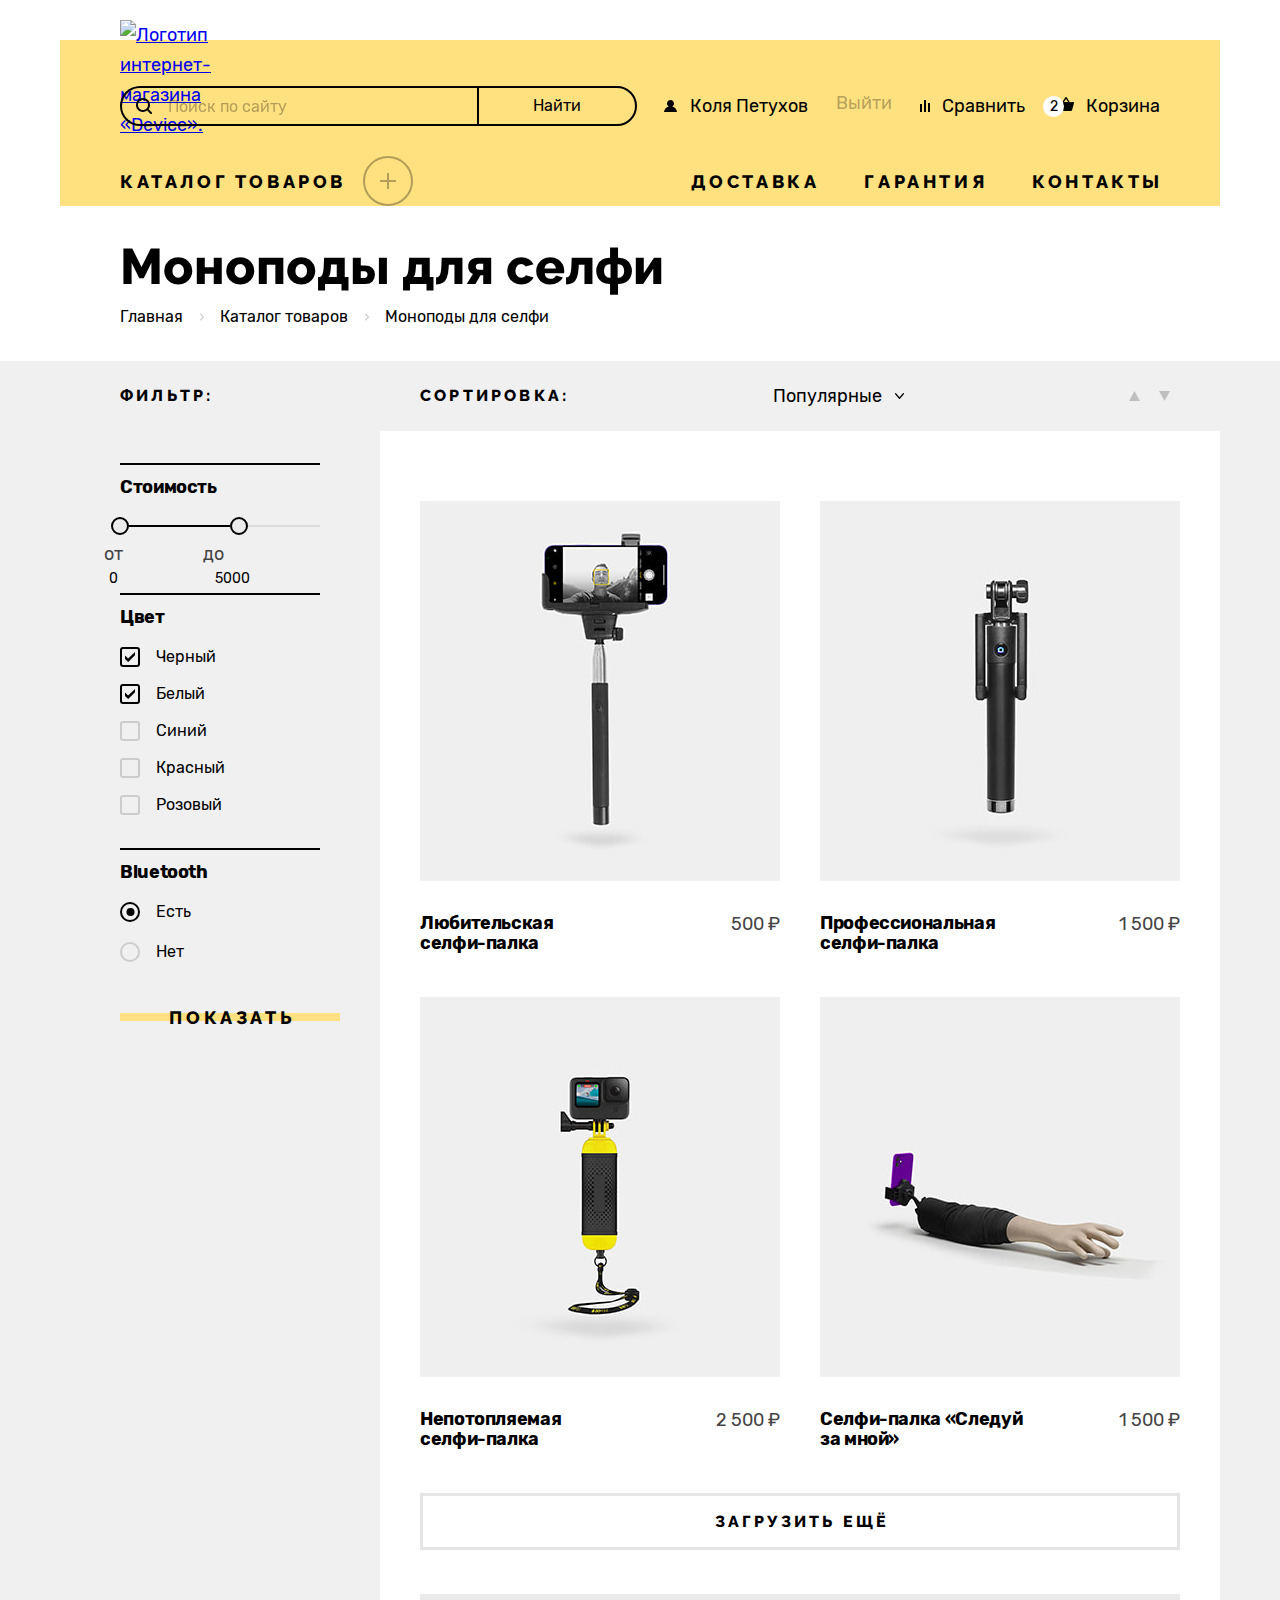
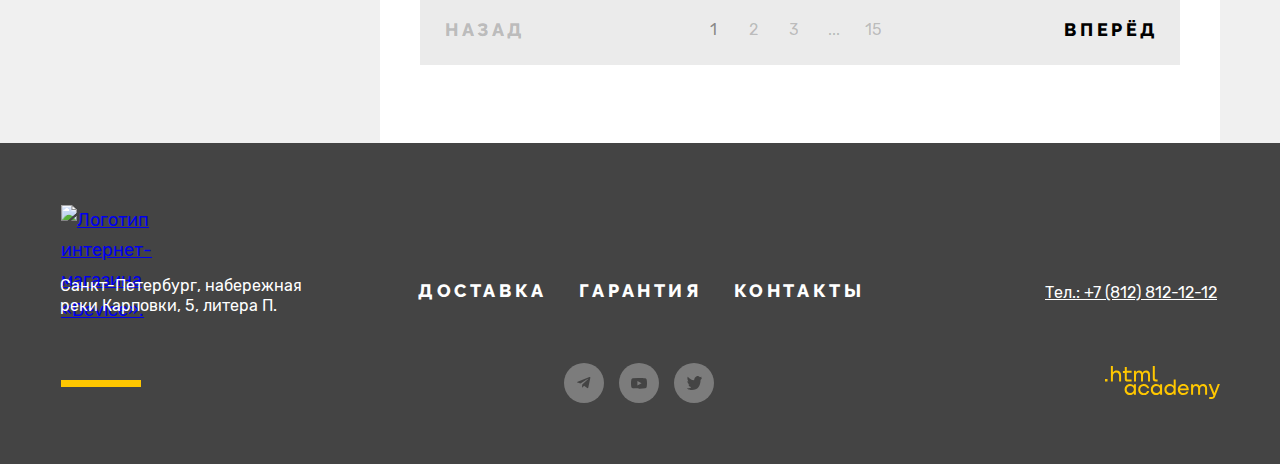
==== commit c3c82aea: "Рефакторинг сетки секций Каталог и Услуги" ====
--- a/catalog.html
+++ b/catalog.html
@@ -277,7 +277,7 @@
 						<section class="catalog-products">
 							<h3 class="visually-hidden">Товары</h3>
 
-							<!-- Для добавления метки «NEW» товару - ссылке добавить класс "product-new" -->
+							<!-- Для добавления метки «NEW» товару - ссылке добавить класс "new" -->
 
 							<ul class="catalog-product-cards reset-list">
 								<li class="product-card">
--- a/styles/styles.min.css
+++ b/styles/styles.min.css
@@ -1 +1 @@
-@font-face{font-family:"Rubik";font-style:normal;font-weight:400;src:url(../fonts/rubik/rubik-400.woff2)format("woff2");font-display:swap}@font-face{font-family:"Rubik";font-style:normal;font-weight:700;src:url(../fonts/rubik/rubik-700.woff2)format("woff2");font-display:swap}@font-face{font-family:"Raleway";font-style:normal;font-weight:800;src:url(../fonts/raleway/raleway-800.woff2)format("woff2");font-display:swap}*,::after,::before{box-sizing:border-box}html{height:100%}body{display:flex;flex-direction:column;min-width:1280px;min-height:100%;margin:0;font:18px/30px"Rubik","Arial",sans-serif;color:#444;background-color:#fff}img{max-width:100%;height:auto;object-fit:contain}.container{width:1160px;margin:0 auto}.main-container{flex-grow:1}.flex-center{display:flex;align-items:center;justify-content:center}.visually-hidden{position:absolute;width:1px;height:1px;margin:-1px;padding:0;white-space:nowrap;border:0;-webkit-clip-path:inset(100%);clip-path:inset(100%);clip:rect(0 0 0 0);overflow:hidden}.reset-list{margin:0;padding:0;list-style:none}.reset-paragraph{margin:0}.normalize-button{cursor:pointer}.normalize-button,.normalize-input{margin:0;padding:0;font-family:inherit;background-color:transparent;border:0}.main-title,.subtitle{margin:0;font-family:"Raleway","Verdana",sans-serif;font-weight:800;font-size:50px;line-height:50px;color:#000}.subtitle{font-size:18px;line-height:21px;letter-spacing:.2em;text-transform:uppercase;text-decoration:none}.text-bold,.text-small{line-height:20px;color:#000}.text-bold{font-weight:700;font-size:18px;letter-spacing:-.02em}.text-small{font-size:16px}.button{margin:0;padding:15px 32px 15px 36px;font-family:inherit;background-color:transparent;border:0;cursor:pointer}.button:disabled{opacity:.3;pointer-events:none}.button-yellow,.button-yellow-wrapper{display:inline-block}.button-yellow{position:relative;left:2.5%;z-index:1;min-width:210px;max-width:334px;margin:0;padding:10px 13px 9px 17px;font-family:inherit;text-align:center;background-color:transparent;border:0;cursor:pointer}.button-yellow::after,.button-yellow::before{position:absolute;top:50%;left:50%;width:105%;height:100%;content:""}.button-yellow::before{z-index:-1;background-color:#ffe17f;transform:translate(-50%,-50%) scaleY(.2);transition:100ms ease-in}.button-yellow::after{transform:translate(-50%,-50%);background-color:transparent}.interactive-element:hover,.logo:hover .logo-image{opacity:.6}.interactive-element:focus-visible{outline:2px solid #af4fff;outline-offset:2px}@supports not selector(:focus-visible){.interactive-element:focus{outline:2px solid #af4fff;outline-offset:2px}}.interactive-element:active,.logo:active .logo-image{opacity:.3}.interactive-element:disabled{opacity:.1;pointer-events:none}.focus-outline:focus-visible,.site-search-button:focus-visible::before{outline:2px solid #af4fff;outline-offset:2px}@supports not selector(:focus-visible){.focus-outline:focus{outline:2px solid #af4fff;outline-offset:2px}}.logo{display:block;width:145px}.logo-image{display:block;transition:opacity 100ms ease-out}.page-header{background-color:#ffe17f}.page-header-wrapper{width:1050px;margin:-20px auto 0;padding-left:5px}.page-header-inner{margin-bottom:20px}.page-header-logo,.user-menu{margin-bottom:30px}.user-menu{display:grid;grid-template-columns:519px 233px 1fr;column-gap:24px;align-items:start}.site-search-form{display:flex;justify-self:start}.site-search-label{width:359px;margin-right:-2px}.site-search-field{width:357px;height:100%;padding:8px 22px 8px 46px;font-family:inherit;background:url(../icons/stack.svg#header-site-search)no-repeat 14px center/16px 16px;background-color:transparent;border:2px solid #000;border-right:0;border-radius:50px 0 0 50px;-webkit-appearance:textfield;appearance:textfield}.site-search-field::placeholder{color:#000;opacity:.3}.site-search-field::-webkit-search-cancel-button,.site-search-field::-webkit-search-decoration,.site-search-field::-webkit-search-results-button,.site-search-field::-webkit-search-results-decoration{margin:0;-webkit-appearance:none;appearance:none}.site-search-field:focus{outline:0}.site-search-label:focus-within{z-index:1;outline:2px solid #af4fff;outline-offset:2px}.site-search-field:disabled{opacity:.3}.site-search-button{position:relative;width:160px;padding:8px 22px;border:2px solid #000;border-radius:0 50px 50px 0;transition:300ms ease-out}.site-search-button::before{position:absolute;top:-2px;left:-2px;width:calc(100% + 4px);height:calc(100% + 4px);content:""}.site-search-button:hover{color:#fff;background-color:#000}.site-search-button:focus{outline:0}@supports not selector(:focus-visible){.site-search-button:focus::before{outline:2px solid #af4fff;outline-offset:2px}}.site-search-button:active{color:rgba(255,255,255,.3);background-color:#000}.site-search-button:disabled{opacity:.3;pointer-events:none}.user-auth{display:flex;align-items:flex-start;justify-content:space-between;margin:3px 0}.user-button{display:flex;padding:2px 1px;text-decoration:none;color:#000}.user-button::before{flex-shrink:0;margin:9px 12px 0 0;background-repeat:no-repeat;content:""}.login-button{padding-left:0}.login-button::before{width:15px;height:12px;background-image:url(../icons/stack.svg#header-user-login);background-size:15px 12px}.log-ut-button{margin-left:9px;padding:2px;text-decoration:none;color:rgba(0,0,0,.3)}.log-ut-button:active,.log-ut-button:hover{color:#000}.user-navigation{display:flex;flex-wrap:wrap;justify-content:space-between;margin-right:5px}.user-navigation-item{margin:3px 18px 3px 0}.user-navigation-item:nth-child(2n){margin-right:0}.user-navigation-compare{margin-right:0}.cart-button,.compare-button{padding:2px 0}.compare-button::before{width:10px;height:12px;background-image:url(../icons/stack.svg#header-user-compare);background-size:10px 12px}.user-navigation-cart{position:relative}.cart-button::before{width:16px;height:14px;margin:6px 12px 0-3px;background-image:url(../icons/stack.svg#header-user-cart);background-size:16px 14px}.cart-counter{z-index:1;order:-1;align-self:flex-start;min-width:21px;min-height:21px;margin:4.5px -3px 0 0;padding:0 1px;font-size:14px;line-height:17px;background-color:#fff;border-radius:50px}.cart-popover{position:absolute;top:calc(100% + 5px);right:-77px;z-index:3;display:none;width:320px;min-height:134px;color:#fff;background-color:#000}.cart-popover::before{position:absolute;top:-6px;left:50%;transform:translateX(-50%);width:14px;height:6px;background:url(../icons/stack.svg#popover-triangle)no-repeat 0 0/14px 6px;content:""}.cart-item:focus-within .cart-popover{display:block}.cart-product-item{display:grid;grid-template-columns:1fr 10px;column-gap:23px;padding:20px}.cart-product-item+.cart-product-item{position:relative;margin-top:1px}.cart-product-item+.cart-product-item::before{position:absolute;top:-1px;left:0;width:100%;height:1px;background-color:rgba(255,255,255,.1);content:""}.cart-product-link{display:grid;grid-template-columns:39px 1fr;column-gap:23px;align-items:start;justify-self:start;padding-right:3px;text-decoration:none;color:inherit;transition:opacity 150ms ease-out}.cart-product-title{margin:0;font-weight:400;color:inherit}.cart-product-image{order:-1}.cart-product-remove{width:10px;height:10px;transition:opacity 150ms ease-out}.cart-product-remove::before{display:block;height:100%;background:url(../icons/stack.svg#cart-popover-cross)no-repeat 0 0/10px 10px;content:""}.cart-order-info{display:grid;grid-template-columns:120px 150px;column-gap:10px;min-height:44px;margin:0;padding:0 20px;background-color:#1a1a1a}.order-info-item{display:flex;align-items:center}.order-info-price{justify-content:flex-end}.order-info-description{margin:0}.cart-popover-button-container{padding:20px}.cart-popover-button{width:100%;min-height:50px;padding:14px 20px 14px 24px;background-color:#fff;transition:background-color 150ms ease-out,color 150ms ease-out}.cart-popover-button:hover{background-color:#ffe17f}.cart-popover-button:active{color:rgba(0,0,0,.3);background-color:#ffe17f}.cart-popover-button:not([href]){color:rgba(0,0,0,.3);pointer-events:none}.main-navigation{position:relative;z-index:2;display:flex;align-items:flex-start;justify-content:space-between}.catalog-navigation:focus-within .catalog-toggle-icon::before{content:none}.catalog-navigation:focus-within .catalog-navigation-list{display:grid}.catalog-toggle{display:flex;max-width:400px}.catalog-toggle-text{margin-right:17px;padding:15px 0 14px;text-align:left}.catalog-toggle-icon{position:relative;align-self:center;flex-shrink:0;width:50px;height:50px;border:2px solid #000;border-radius:50%;opacity:.3;transition:opacity 100ms ease-in}.catalog-toggle-icon::after,.catalog-toggle-icon::before{position:absolute;width:16px;height:2px;background-color:#000;content:""}.catalog-toggle-icon::before{transform:rotate(90deg)}.catalog-toggle:active .catalog-toggle-icon,.catalog-toggle:hover .catalog-toggle-icon{opacity:1}.catalog-navigation-list{position:absolute;top:calc(100% - 19px);left:-60px;z-index:-1;display:none;grid-template-columns:222px 182px 222px;gap:8px 30px;align-content:start;width:calc(100% + 115px);min-height:180px;padding:28px 57px 27px;font-size:16px;line-height:18px;background-color:#ffe17f}.catalog-navigation-item:nth-child(6){grid-column:1/2}.catalog-navigation-item:nth-child(7){grid-row:2/3;grid-column:3/4}.catalog-navigation-link{position:relative;display:inline-flex;padding:5px 3px;text-decoration:none;color:#000}.catalog-navigation-link.is-current::after,.site-navigation-link.is-current::after{position:absolute;left:3px;bottom:1px;width:calc(100% - 6px);height:1px;background-color:#000;content:""}.site-navigation{display:flex;flex-wrap:wrap;max-width:525px}.site-navigation-item{margin:5px 0 5px 42px}.site-navigation-link{position:relative;display:block;padding:10px 0 9px 5px}.site-navigation-link.is-current::after{left:5px;bottom:3px;width:calc(100% - 8px);height:2px}.page-footer{margin-top:auto;padding:62px 0 61px;color:#fff;background-color:#444}.page-footer-wrapper{display:flex}.page-footer-left{position:relative;width:243px;margin:0 110px 16px 0;padding-bottom:71px}.page-footer-left::after{position:absolute;bottom:0;left:1px;width:80px;height:7px;background-color:#ffc700;content:""}.page-footer-center{display:grid;align-content:start;max-width:453px;margin-top:65px}.page-footer-right{display:flex;flex-direction:column;align-items:flex-end;width:200px;margin:78px 0 4px auto}.page-footer-logo{margin:0 0 35px 1px}.page-footer-address{font-style:normal;color:inherit}.footer-navigation{display:flex;flex-wrap:wrap;margin-bottom:47px}.footer-navigation-item{margin:0 27px 6px 0}.footer-navigation-item:nth-child(3n){margin-right:0}.page-footer-link{text-decoration:none;color:inherit;transition:color 150ms ease-out,opacity 150ms ease-out}.footer-navigation-link{position:relative;display:block;padding:10px 0 9px 5px}.footer-navigation-link::after{position:absolute;left:5px;bottom:3px;width:calc(100% - 8px);height:2px;background-color:transparent;transition:background-color 150ms ease-out;content:""}.footer-navigation-link:active::after,.footer-navigation-link:hover::after{background-color:#ffc700}.footer-social{display:flex;justify-self:center;max-width:370px}.footer-social-item{margin-right:15px}.footer-social-item:last-child{margin-right:0}.footer-social-link{position:relative;z-index:1;width:40px;height:40px;background-color:rgba(255,255,255,.3);border-radius:50%;transition:background-color 150ms ease-out}.footer-social-link::before{width:18px;height:18px;background-repeat:no-repeat;background-size:18px 18px;transition:opacity 150ms ease-out;content:""}.footer-social-telegram::before{background-image:url(../icons/stack.svg#footer-logo-telegram)}.footer-social-youtube::before{background-image:url(../icons/stack.svg#footer-logo-youtube)}.footer-social-twitter::before{background-image:url(../icons/stack.svg#footer-logo-twitter)}.footer-social-link::after{position:absolute;z-index:-1;width:100%;height:100%;content:""}.footer-social-link:active,.footer-social-link:hover{background-color:#ffc700}.footer-social-link:active::before{opacity:.3}.footer-social-link:focus{outline:0}.footer-social-link:focus-visible::after,.services-button.is-current:focus-visible::after{outline:2px solid #af4fff;outline-offset:2px}@supports not selector(:focus-visible){.footer-social-link:focus::after{outline:2px solid #af4fff;outline-offset:2px}}.page-footer-right>:nth-last-child(2){margin-bottom:63px}.page-footer-phone{display:block;width:175px;text-decoration:underline}.page-footer-link:hover{color:#ffc700}.page-footer-link:active{color:#ffc700;opacity:.3}.page-footer-developer{width:115px;height:33px;margin-top:auto}.page-footer-developer::before{display:block;height:100%;-webkit-mask:url(../icons/stack.svg#footer-logo-developer);mask:url(../icons/stack.svg#footer-logo-developer);background-color:#ffc700;transition:background-color 150ms ease-out,opacity 150ms ease-out;content:""}.page-footer-developer:hover::before{background-color:#fff}.page-footer-developer:active::before{background-color:#fff;opacity:.3}.button-yellow:hover::before{transform:translate(-50%,-50%) scaleY(1)}.button-yellow:focus{outline:0}.button-yellow:focus-visible::after{outline:2px solid #af4fff}@supports not selector(:focus-visible){.button-yellow:focus::after{outline:2px solid #af4fff}}.button-yellow:active::before{background-color:#fc3;transform:translate(-50%,-50%) scaleY(1);transition:100ms ease-out}.button-yellow:disabled{opacity:.3;pointer-events:none}.page-section{margin-bottom:70px}.main-slider{position:relative;z-index:1;background:linear-gradient(#ffe17f 134px,rgba(255,255,255,0) 134px)}.slider-card{display:none;grid-template-columns:repeat(2,1fr);column-gap:40px}.slider-card.is-active{display:grid}.slider-image{margin-top:-16px}.slider-info{padding:105px 0 38px}.slider-title{margin-bottom:29px}.slider-description:last-of-type{margin-bottom:50px}.slider-link-wrapper{margin-bottom:50px}.slider-features{display:grid;grid-template-columns:repeat(3,auto);gap:22px;justify-content:start;margin:0}.slider-features-big-gaps{gap:41px}.slider-feature{display:flex;flex-direction:column}.slider-feature-title{font-size:16px}.slider-feature-description{order:-1;margin:0 0 12px;font-size:36px;color:#000}.slider-controls{position:absolute;top:195px;left:30px;z-index:1;display:flex;justify-content:space-between;width:530px}.slider-button{width:20px;height:60px;background:url(../icons/main-slider-arrow.svg)no-repeat center/contain;background-color:transparent;transition:opacity 50ms ease-out}.slider-next{transform:rotate(180deg)}.slider-pagination{display:flex;justify-content:center;margin-top:-12px;counter-reset:main-slider}.slider-pagination-button{width:12px;height:12px;margin-right:20px;counter-increment:main-slider}.slider-pagination-button:last-child{margin-right:0}.slider-pagination-button::before{position:absolute;top:13px;right:49px;z-index:-1;display:flex;align-items:center;justify-content:flex-end;min-width:250px;height:135px;font-weight:700;font-size:180px;color:#fff;content:none}.slider-pagination-button::after{display:block;height:100%;background-color:#fff;border:2px solid #000;border-radius:50%;transition:opacity 50ms ease-out;content:""}.slider-pagination-button.is-current::before{content:counter(main-slider,decimal-leading-zero)}.slider-pagination-button.is-current::after{background-color:#000}.slider-pagination-button:hover::after{opacity:.6}.slider-pagination-button:active::after{opacity:.3}.slider-pagination-button:disabled::after{opacity:.1}.slider-pagination-button:disabled{pointer-events:none}.index-catalog-cards{display:grid;grid-template-columns:repeat(6,160px);gap:40px}.index-catalog-card{display:grid}.index-catalog-link{display:grid;grid-template-rows:max-content;row-gap:33px;text-decoration:none;color:#000;transition:opacity 150ms ease-out}.index-catalog-link::before{height:160px;background-color:#ffe17f;background-repeat:no-repeat;background-size:160px 160px;transition:background-color 150ms ease-out;content:""}.index-catalog-virtual::before{background-image:url(../icons/stack.svg#index-catalog-virtual)}.index-catalog-monopods::before{background-image:url(../icons/stack.svg#index-catalog-monopods)}.index-catalog-cameras::before{background-image:url(../icons/stack.svg#index-catalog-cameras)}.index-catalog-bracelets::before{background-image:url(../icons/stack.svg#index-catalog-bracelets)}.index-catalog-watches::before{background-image:url(../icons/stack.svg#index-catalog-watches)}.index-catalog-quadcopters::before{background-image:url(../icons/stack.svg#index-catalog-quadcopters)}.index-catalog-link:hover::before{background-color:#ffc700}.index-catalog-link:active::before{background-color:#ffe17f}.index-catalog-link:active{opacity:.3}.index-catalog-title{min-height:60px;font-size:18px;line-height:24px;letter-spacing:-.02em}.services{padding-bottom:72px;background:linear-gradient(rgba(255,255,255,0) 102px,#f0f0f0 102px)}.services-wrapper{display:grid;grid-template-columns:287px 1fr;column-gap:116px}.services-controls{position:relative;display:grid;row-gap:35px;justify-items:start;align-self:start;width:280px;padding:64px 0 65px}.services-button.is-current::after,.services-controls::after{position:absolute;top:0;left:100%;width:7px;height:100%;background-color:#000;content:""}.services-button{min-width:153px;max-width:240px;padding-left:14px;padding-right:10px}.services-button-text{display:block;transition:transform 300ms ease-out}.services-button.is-current{position:relative;left:2.5%;z-index:1;padding-top:10px;padding-bottom:9px;color:#ffe17f}.services-button.is-current::after{left:-2.5%;z-index:-1;width:280px;transform:none}.services-button.is-current:focus-visible{outline:0}@supports not selector(:focus-visible){.services-button.is-current:focus{outline:0}}@supports not selector(:focus-visible){.services-button.is-current:focus::after{outline:2px solid #af4fff;outline-offset:2px}}.services-button.is-current:active .services-button-text,.services-button.is-current:focus-visible .services-button-text,.services-button.is-current:hover .services-button-text{transform:translateX(26px)}@supports not selector(:focus-visible){.services-button.is-current:focus .services-button-text{transform:translateX(26px)}}.services-tabs{padding-top:73px}.services-tab{display:none;justify-content:space-between}.services-tab.is-active{display:flex}.services-info{width:480px}.services-title{margin-bottom:34px}.services-delivery::after{width:139px;height:165px;margin:4px 60px 5px 0;background:url(../icons/stack.svg#tabs-delivery)no-repeat center/contain;content:""}.services-warranty::after{width:172px;height:195px;margin:-11px 28px -11px 0;background:url(../icons/stack.svg#tabs-warranty)no-repeat center/contain;content:""}.services-credit::after{width:156px;height:188px;margin:-7px 28px -7px 0;background:url(../icons/stack.svg#tabs-credit)no-repeat center/contain;content:""}.on-order-button{display:grid;grid-template-columns:125px 1fr 125px;min-height:100px;text-decoration:none;color:#000;background-color:#f0f0f0;transition:opacity 150ms ease-out}.on-order-button-text{grid-column:2/3;padding:41px 57px 36px 61px;font-size:20px;line-height:23px;text-align:center}.on-order-button::before{background:url(../icons/stack.svg#on-order-delivery)no-repeat center/47px 32px;background-color:#ffe17f;transition:background-color 150ms ease-out;content:""}.on-order-button-icon{align-self:center;justify-self:center;width:40px;height:40px;background-color:rgba(220,220,220,.5);border-radius:50%;content:""}.on-order-button-icon::before{width:2px;height:12px;background:url(../icons/stack.svg#on-order-info)no-repeat 0 0/2px 12px;opacity:.3;transition:opacity 150ms ease-out;content:""}.on-order-button:active::before,.on-order-button:hover::before{background-color:#ffc700}.on-order-button:active .on-order-button-icon::before,.on-order-button:hover .on-order-button-icon::before{opacity:1}.on-order-button:active{opacity:.3}.company-info{display:grid;grid-template-columns:520px 532px;justify-content:space-between}.company-info-title{position:relative;margin-bottom:48px;padding-top:47px}.about-delivery-item::before,.company-info-title::before{position:absolute;top:0;left:0;width:84px;height:7px;background-color:#000;content:""}.company-info-description{width:500px;margin:0}.about{width:500px}.contacts{width:520px}.about-delivery-list{width:450px}.about-delivery-item{position:relative;margin:0 0 19px 2px;padding-left:34px}.about-delivery-item::before{top:6px;width:8px;height:8px;background-color:#ffc700;border-radius:50%}.about-delivery-item:last-child{margin-bottom:0}.about-more{min-width:258px}.company-info-subtitle{margin:0 0 15px;font-weight:700;font-size:24px}.contacts-address{font-style:normal}.contacts-phone{display:inline-block;color:inherit}.contacts-feedback{min-width:247px}.company-info-row-gap{margin-bottom:30px}.subscription{padding:64px 0 56px;background-color:#f0f0f0}.subscription-wrapper{display:grid;row-gap:144px}.subscription-info-container{display:grid;grid-template-columns:420px 1fr;column-gap:180px;padding:0 7px}.subscription-description{margin:10px 0 0}.subscription-form-container{display:grid;grid-template-columns:1fr 210px;column-gap:138px;align-items:center;padding:0 1px}.subscription-form{display:flex}.subscription-label{flex-grow:1}.subscription-field{width:100%;height:100%;padding:13px 16px 11px;font:inherit;color:#444;border-bottom:3px solid #c4c4c4}.subscription-field::placeholder{color:#444;opacity:.5}.subscription-field:focus{outline:0;background-color:#dcdcdc}.subscription-field.has-error{border-bottom-color:#ff3d3d}.subscription-field:disabled{opacity:.3}.subscription-button{max-width:350px;border:3px solid #c4c4c4;transition:color 100ms ease-out,background-color 100ms ease-out,border-color 100ms ease-out}.subscription-button:hover{color:#fff;background-color:#000;border-color:#000}.subscription-button:active{color:rgba(255,255,255,.3);background-color:#000;border-color:#000}.subscription-remark{display:flex;justify-self:end}.subscription-remark::before{flex-shrink:0;width:16px;height:16px;margin:7px 16px 0 0;background:url(../icons/stack.svg#subscription-tick)no-repeat center/contain;content:""}.inner-header{padding:36px 40px 24px 60px}.inner-title{margin-bottom:15px}.breadcrumbs{display:flex;flex-wrap:wrap}.breadcrumbs-item{display:flex;align-items:center;margin:0 17px 10px 0}.breadcrumbs-item:last-child{margin-right:0}.breadcrumbs-item::before{width:4px;height:8px;margin-right:16px;background:url(../icons/stack.svg#breadcrumbs-divider)no-repeat center/contain;opacity:.2;content:""}.breadcrumbs-item:first-child::before{content:none}.breadcrumbs-link{text-decoration:none;color:#000;transition:opacity 150ms ease-out}.catalog{background-color:#f0f0f0}.catalog-wrapper{display:grid;grid-template-columns:320px 1fr}.catalog-subtitle{font-size:16px;line-height:19px}.catalog-result{display:flex;flex-direction:column}.catalog-filter{padding:25px 40px 64px 60px}.catalog-filter-title{margin:0 20px 60px 0}.filter-group{margin:0 20px 35px 0;padding:0;border:0}.filter-title{position:relative;width:100%;margin-bottom:20px;padding:12px 0 0}.filter-title::before{position:absolute;bottom:100%;left:0;width:100%;border-bottom:2px solid #000;content:""}.filter-button{width:210px}.filter-button::after,.filter-button::before{max-width:220px}.filter-range-title{margin-bottom:28px}.filter-range{min-height:35px}.range-scale{position:relative;border-bottom:2px solid #dcdcdc}.range-bar{position:absolute;top:0;left:0;width:119px;border-bottom:2px solid #000}.range-control{position:absolute;top:-8px;display:grid;row-gap:4px}.range-control-min{left:0;transform:translateX(-50%)}.range-control-max{right:0;transform:translateX(50%)}.range-toggle{position:relative;justify-self:center;width:18px;height:18px;background-color:#f0f0f0}.range-toggle::before{position:absolute;top:0;left:0;z-index:1;width:100%;height:100%;background-color:#ebebeb;border:2px solid #000;border-radius:50%;transition:50ms ease-out;content:""}.range-toggle:hover::before{opacity:.5}.range-toggle:active::before{background-color:#000;opacity:1}.range-input{display:block;width:32px;height:18px;padding:2px 1px 0 2px;font-size:14px;line-height:20px;text-align:center;color:#000}.range-control-max .range-input{width:72px}.range-input::placeholder{color:#000;opacity:.3}.filter-checkbox{margin-bottom:17px}.filter-radio{margin-bottom:20px}.filter-item:last-child{margin-bottom:0}.filter-control{display:inline-flex;vertical-align:top}.filter-mark{position:relative;flex-shrink:0;width:20px;height:20px;transition:opacity 50ms ease-out;cursor:pointer}.filter-mark::after{position:absolute;top:0;left:0;width:100%;height:100%;border:2px solid #ccc;content:""}.filter-input:checked+.filter-mark::after{border-color:#000}.filter-mark-checkbox::after{border-radius:3px}.filter-mark-radio::after{border-radius:50%}.filter-input-checkbox:checked+.filter-mark-checkbox::before{width:10px;height:10px;background:url(../icons/stack.svg#filter-tick);background-repeat:no-repeat;background-size:10px 10px;content:""}.filter-input-radio:checked+.filter-mark-radio::before{width:8px;height:8px;background-color:#000;border-radius:50%;transform:translateX(.5px);content:""}.filter-label{padding-left:16px;transition:opacity 50ms ease-out;cursor:pointer}.filter-control:hover .filter-label,.filter-control:hover .filter-mark{opacity:.6}.filter-input:focus-visible+.filter-mark{outline:2px solid #af4fff;outline-offset:2px}@supports not selector(:focus-visible){.filter-input:focus+.filter-mark{outline:2px solid #af4fff;outline-offset:2px}}.filter-control:active .filter-label,.filter-control:active .filter-mark{opacity:.3}.filter-input:disabled+.filter-mark,.filter-input:disabled~.filter-label{opacity:.1;pointer-events:none}.catalog-sorting{display:flex;align-items:flex-start;justify-content:space-between;padding:20px 40px}.catalog-sorting-title{max-width:270px;margin-top:5px}.sorting-select{min-width:142px;margin-right:2px;padding:0 32px 0 0;font:inherit;color:#000;background:url(../icons/stack.svg#sorting-select-icon)no-repeat right top/30px 30px;background-color:transparent;border:0;cursor:pointer;-webkit-appearance:none;appearance:none}.sorting-order{display:flex}.sorting-order-button{width:30px;height:30px}.sorting-order-button::before{width:11px;height:10px;background:url(../icons/stack.svg#sorting-order-icon)no-repeat;opacity:.2;content:""}.sorting-order-down::before{transform:rotate(180deg)}.sorting-order-button:hover::before{opacity:.5}.sorting-order-button:active::before{opacity:1}.catalog-products{display:flex;flex-direction:column;flex-grow:1;padding:70px 40px 78px;background-color:#fff}.catalog-product-cards{display:grid;grid-template-columns:repeat(2,1fr);gap:44px 40px;margin-bottom:44px}.product-card{display:grid}.product-link{position:relative;text-decoration:none}.product-image-wrapper{position:relative;height:380px;margin-bottom:32px;background-color:#f0f0f0}.product-image-wrapper::before{position:absolute;top:0;left:0;z-index:1;width:100%;height:100%;background-color:transparent;content:""}.product-new .product-image-wrapper::before{transition:background-color 300ms ease-out}.product-link:active .product-image-wrapper::before,.product-link:hover .product-image-wrapper::before{background-color:rgba(240,240,240,.8)}.product-info,.product-title{transition:opacity 150ms ease-out}.product-info{display:flex;justify-content:space-between}.product-new .product-info,.product-new .product-more{transition:opacity 300ms ease-out}.product-title{flex-shrink:0;width:230px;margin:0 20px 0 0}.product-link:hover .product-title{opacity:.6}.product-new:hover .product-title{opacity:1}.product-new:hover .product-info{opacity:.6}.product-link:active .product-title{opacity:1}.product-link:active .product-info{opacity:.3}.modal-close-button:hover::before,.product-new:active .product-info{opacity:.6}.product-price{padding-top:1px;font-size:18px;line-height:21px;text-align:right;color:#444}.product-more{position:absolute;top:170px;left:50%;transform:translateX(-50%);width:max-content;max-width:260px;opacity:0;transition:opacity 150ms ease-out;pointer-events:none}.product-image-wrapper::before,.product-more::before{transition:background-color 150ms ease-out}.product-more::after{content:none}.product-link:active .product-more,.product-link:hover .product-more{opacity:1}.product-link:active .product-more::before{background-color:#ffc700}.product-new{position:relative}.product-new::before{position:absolute;top:27px;right:27px;z-index:1;display:flex;align-items:center;justify-content:center;width:60px;height:60px;padding:0 0 2px 3px;font-family:"Raleway","Verdana",sans-serif;font-weight:800;font-size:14px;line-height:16px;letter-spacing:.2em;text-transform:uppercase;color:rgba(0,0,0,.6);border:2px solid rgba(0,0,0,.6);border-radius:50%;content:"New"}.catalog-show-more{margin:auto 0 44px;font-size:16px;line-height:19px;background-color:transparent;border:3px solid #e5e5e5;transition:border-color 100ms ease-out,opacity 100ms ease-out;cursor:pointer}.catalog-show-more:hover{border-color:#000}.catalog-show-more:active{border-color:#000;opacity:.3}.catalog-pagination{display:grid;grid-template-columns:200px max-content 213px;align-items:start;justify-content:space-between;background-color:#ebebeb}.pagination-button{max-width:200px;padding:25px 21px 25px 25px;text-align:center;transition:background-color 50ms ease-out,color 50ms ease-out}.pagination-button.is-disabled{color:rgba(68,68,68,.3)}.pagination-backward{justify-self:start}.pagination-forward{justify-self:end}.pagination-button:focus-visible{background-color:#f0f0f0}@supports not selector(:focus-visible){.pagination-button:focus{background-color:#f0f0f0}}.pagination-button:hover{background-color:#dcdcdc}.pagination-button.is-disabled:hover{color:rgba(68,68,68,.3);background-color:transparent}.pagination-button:active{color:rgba(0,0,0,.3);background-color:#dcdcdc}.pagination-list{display:flex;flex-wrap:wrap;align-self:center;max-width:300px;margin:16px 0 15px}.pagination-divider,.pagination-link{display:block;min-width:40px;max-width:65px;padding:10px 4px;text-align:center;text-decoration:none;color:rgba(68,68,68,.3);white-space:nowrap}.pagination-link.is-current,.pagination-link.is-current:hover{color:rgba(68,68,68,.6)}.pagination-link{transition:color 50ms ease-out}.pagination-link:hover{color:#444}.pagination-link:active{color:rgba(68,68,68,.1)}.modal-container{position:fixed;top:0;left:0;z-index:100;display:flex;width:100%;height:100%;background-color:rgba(240,240,240,.9);transition:display 300ms ease-out 50ms}.modal-container-close{display:none}.modal{position:relative;padding:62px 70px;background-color:#fff;border:10px solid #000;box-shadow:0 10px 0 rgba(0,0,0,.1)}.modal-on-order{width:920px}.modal-close-button{position:absolute;top:74px;right:70px;width:26px;height:26px}.modal-close-button::before{display:block;height:100%;background:url(../icons/stack.svg#modal-cross)no-repeat 0 0/26px 26px;content:""}.modal-close-button::after{position:fixed;inset:0;z-index:-1;content:""}.modal-close-button:active::before{opacity:.3}.modal-title{max-width:650px;margin-bottom:42px}.on-order-form{display:grid;grid-template-columns:360px 140px 180px;column-gap:40px}.on-order-group{min-height:114px;margin:0 0 42px}.on-order-email{grid-column:2/4}.on-order-goods{grid-column:1/3;margin-bottom:22px}.on-order-control{display:flex;flex-direction:column}.on-order-label{margin-bottom:14px}.on-order-field{padding:18px 58px 18px 18px;font-family:inherit;background-repeat:no-repeat;background-position:right 18px top 22px;background-size:15px 12px;background-color:#f0f0f0;border:2px solid transparent;transition:background-color 150ms ease-out}.on-order-field::placeholder{color:#000;opacity:.3}.on-order-field-name{background-image:url(../icons/stack.svg#modal-customer-name)}.on-order-field-email{background-image:url(../icons/stack.svg#modal-customer-email)}.on-order-field-goods{padding-right:18px;background:#f0f0f0}.on-order-field:not(:placeholder-shown){background-color:#ebebeb}.on-order-field:hover{background-color:#dcdcdc}.on-order-field:disabled{opacity:.3}.on-order-field:disabled:hover,.on-order-number-input:disabled:hover{background-color:#f0f0f0}.on-order-field:not(:placeholder-shown):disabled:hover{background-color:#ebebeb}.on-order-field.has-error{border:2px solid #ff3d3d}.on-order-message{display:none;margin:2px 0-2px;font-size:14px;line-height:20px;color:#000}.on-order-message.is-shown{display:block}.on-order-error{display:block;color:#ff3d3d}.form-button-wrapper{grid-column:1/-1;justify-self:start}.on-order-form-button{min-width:191px;max-width:280px}.on-order-number{min-height:94px}.on-order-label-tooltip{display:flex;margin-bottom:14px}.on-order-field-number{display:grid;grid-template-columns:repeat(3,60px)}.on-order-field-number.has-error{outline:2px solid #ff3d3d}.on-order-number-input{padding:20px 4px 20px 5px;font-family:inherit;text-align:center;background-color:#f0f0f0;border:0;transition:background-color 150ms ease-out;-webkit-appearance:textfield;appearance:textfield}.on-order-number-input::-webkit-inner-spin-button,.on-order-number-input::-webkit-outer-spin-button{margin:0;-webkit-appearance:none;appearance:none}.on-order-number-input:hover{background-color:#dcdcdc}.on-order-number-button{padding:22px;background-color:#f0f0f0;border:0;transition:background-color 150ms ease-out;cursor:pointer}.on-order-number-button::before{width:16px;height:16px;background-repeat:no-repeat;background-position:center;background-size:contain;transition:opacity 150ms ease-out;content:""}.on-order-number-minus::before{background-image:url(../icons/stack.svg#modal-number-minus)}.on-order-number-plus::before{background-image:url(../icons/stack.svg#modal-number-plus)}.on-order-number-button:hover{background-color:#ebebeb}.on-order-number-button:hover::before{opacity:.6}.on-order-number-button:focus-visible,.on-order-number-input:focus{outline:2px solid #af4fff;outline-offset:-2px}@supports not selector(:focus-visible){.on-order-number-button:focus{outline:2px solid #af4fff;outline-offset:-2px}}.on-order-number-button:active{background-color:#f0f0f0}.on-order-number-button:active::before{opacity:.3}.on-order-number-button:disabled,.on-order-number-input:disabled{opacity:.3;pointer-events:none}.on-order-number-button:disabled::before{opacity:.3}.on-order-form-tooltip{position:relative;flex-shrink:0;width:26px;height:26px;margin:-3px 0-3px 8px}.form-tooltip-toggle{width:100%;height:100%;background-color:#ffe17f;border-radius:50%}.form-tooltip-toggle::before{width:4px;height:12px;background:url(../icons/stack.svg#modal-tooltip-icon)no-repeat 0 0/4px 12px;content:""}.form-tooltip-text{position:absolute;right:-34px;z-index:10;display:none;width:200px;margin-top:10px;padding:19px 21px 21px;color:#fff;background-color:#000;box-shadow:0 10px 0 rgba(0,0,0,.1)}.form-tooltip-text::before{position:absolute;top:-6px;right:40px;width:14px;height:6px;background:url(../icons/stack.svg#popover-triangle)no-repeat 0 0/14px 6px;content:""}.form-tooltip-toggle:focus{outline:0}.form-tooltip-toggle:focus+.form-tooltip-text,.form-tooltip-toggle:hover+.form-tooltip-text{display:block}+@font-face{font-family:"Rubik";font-style:normal;font-weight:400;src:url(../fonts/rubik/rubik-400.woff2)format("woff2");font-display:swap}@font-face{font-family:"Rubik";font-style:normal;font-weight:700;src:url(../fonts/rubik/rubik-700.woff2)format("woff2");font-display:swap}@font-face{font-family:"Raleway";font-style:normal;font-weight:800;src:url(../fonts/raleway/raleway-800.woff2)format("woff2");font-display:swap}*,::after,::before{box-sizing:border-box}html{height:100%}body{display:flex;flex-direction:column;min-width:1240px;min-height:100%;margin:0;font:18px/30px"Rubik","Arial",sans-serif;color:#444;background-color:#fff}img{max-width:100%;height:auto;object-fit:contain}.visually-hidden{position:absolute;width:1px;height:1px;margin:-1px;padding:0;white-space:nowrap;border:0;-webkit-clip-path:inset(100%);clip-path:inset(100%);clip:rect(0 0 0 0);overflow:hidden}.container{width:1160px;margin:0 auto}.main-container{flex-grow:1}.section-gap{margin-bottom:70px}.flex-center{display:flex;align-items:center;justify-content:center}.reset-list{margin:0;padding:0;list-style:none}.reset-paragraph{margin:0}.normalize-button{cursor:pointer}.button,.normalize-button,.normalize-input{margin:0;padding:0;font-family:inherit;background-color:transparent;border:0}.button{min-height:57px;padding:15px 32px 15px 36px;cursor:pointer}.button:disabled{opacity:.3;pointer-events:none}.button-yellow-wrapper{display:inline-block}.button-yellow{position:relative;left:2.5%;z-index:1;display:inline-flex;align-items:center;justify-content:center;min-width:210px;max-width:305px;min-height:40px;margin:0;padding:10px 10px 9px 14px;font-family:inherit;text-align:center;background-color:transparent;border:0;cursor:pointer}.button-yellow::after,.button-yellow::before{position:absolute;top:50%;left:50%;width:105%;height:100%;content:""}.button-yellow::before{z-index:-1;background-color:#ffe17f;transform:translate(-50%,-50%) scaleY(.2);transition:100ms ease-in}.button-yellow::after{transform:translate(-50%,-50%);background-color:transparent}.main-title,.subtitle{margin:0;font-family:"Raleway","Verdana",sans-serif;font-weight:800;font-size:50px;line-height:50px;color:#000}.subtitle{font-size:18px;line-height:21px;letter-spacing:.2em;text-transform:uppercase;text-decoration:none}.text-bold,.text-small{line-height:20px;color:#000}.text-bold{font-weight:700;font-size:18px;letter-spacing:-.02em}.text-small{font-size:16px}.interactive-element:hover{opacity:.6}.interactive-element:focus-visible{outline:2px solid #af4fff;outline-offset:2px}@supports not selector(:focus-visible){.interactive-element:focus{outline:2px solid #af4fff;outline-offset:2px}}.interactive-element:active{opacity:.3}.interactive-element:disabled{opacity:.1;pointer-events:none}.focus-outline:focus-visible,.site-search-button:focus-visible::before{outline:2px solid #af4fff;outline-offset:2px}@supports not selector(:focus-visible){.focus-outline:focus{outline:2px solid #af4fff;outline-offset:2px}}.logo{display:block;width:145px;height:36px}.logo-image{display:block;object-fit:fill;transition:opacity 100ms ease-out}.page-header{padding:20px 60px 0;background:linear-gradient(rgba(255,255,255,0) 40px,#ffe17f 40px)}.page-header-logo,.user-menu{margin-bottom:30px}.user-menu{display:grid;grid-template-columns:517px 1fr;gap:26px;align-items:start}.site-search-form{display:flex}.site-search-label{width:359px;min-height:40px;margin-right:-2px}.site-search-field{width:calc(100% - 2px);height:100%;margin:0;padding:8px 18px 8px 46px;font-family:inherit;background:url(../icons/stack.svg#header-site-search)no-repeat 14px center/16px 16px;background-color:transparent;border:2px solid #000;border-right:0;border-radius:50px 0 0 50px;-webkit-appearance:textfield;appearance:textfield}.site-search-field::placeholder{color:#000;opacity:.3}.site-search-field::-webkit-search-cancel-button,.site-search-field::-webkit-search-decoration,.site-search-field::-webkit-search-results-button,.site-search-field::-webkit-search-results-decoration{margin:0;-webkit-appearance:none;appearance:none}.site-search-field:focus{outline:0}.site-search-label:focus-within{z-index:1;outline:2px solid #af4fff;outline-offset:2px}.site-search-field:disabled{opacity:.3}.site-search-button{position:relative;flex-shrink:0;width:160px;padding:8px 18px;border:2px solid #000;border-radius:0 50px 50px 0;transition:300ms ease-out}.site-search-button::before{position:absolute;top:-2px;left:-2px;width:calc(100% + 4px);height:calc(100% + 4px);content:""}.site-search-button:hover{color:#fff;background-color:#000}.site-search-button:focus{outline:0}@supports not selector(:focus-visible){.site-search-button:focus::before{outline:2px solid #af4fff;outline-offset:2px}}.site-search-button:active{color:rgba(255,255,255,.3);background-color:#000}.site-search-button:disabled{opacity:.3;pointer-events:none}.user-navigation{display:flex;flex-wrap:wrap;row-gap:8px}.user-auth{display:flex;align-items:flex-start;justify-content:space-between;width:231px;margin-right:26px}.user-button{display:flex;padding:5px 0;text-decoration:none;color:#000}.user-button::before{flex-shrink:0;margin:9px 12px 0 0;background-repeat:no-repeat;content:""}.login-button::before{width:15px;height:12px;background-image:url(../icons/stack.svg#header-user-login);background-size:15px 12px}.log-ut-button{margin-left:9px;padding:2px;text-decoration:none;color:rgba(0,0,0,.3)}.log-ut-button:active,.log-ut-button:hover{color:#000}.compare-button{margin-right:auto}.compare-button::before{width:10px;height:12px;background-image:url(../icons/stack.svg#header-user-compare);background-size:10px 12px}.user-cart{position:relative}.cart-button::before{width:16px;height:14px;margin:6px 12px 0-3px;background-image:url(../icons/stack.svg#header-user-cart);background-size:16px 14px}.cart-counter{z-index:1;order:-1;align-self:flex-start;min-width:21px;min-height:21px;margin:4.5px -3px 0 0;padding:0 1px;font-size:14px;line-height:17px;background-color:#fff;border-radius:50px}.cart-popover{position:absolute;top:calc(100% + 5px);right:-77px;z-index:3;display:none;width:320px;min-height:134px;color:#fff;background-color:#000}.cart-popover::before{position:absolute;top:-6px;left:50%;transform:translateX(-50%);width:14px;height:6px;background:url(../icons/stack.svg#popover-triangle)no-repeat 0 0/14px 6px;content:""}.cart-item:focus-within .cart-popover{display:block}.cart-product-item{display:grid;grid-template-columns:1fr 10px;column-gap:23px;padding:20px}.cart-product-item+.cart-product-item{position:relative;margin-top:1px}.cart-product-item+.cart-product-item::before{position:absolute;top:-1px;left:0;width:100%;height:1px;background-color:rgba(255,255,255,.1);content:""}.cart-product-link{display:grid;grid-template-columns:39px 1fr;column-gap:23px;align-items:start;justify-self:start;padding-right:3px;text-decoration:none;color:inherit;transition:opacity 150ms ease-out}.cart-product-title{margin:0;font-weight:400;color:inherit}.cart-product-image{order:-1}.cart-product-remove{width:10px;height:10px;transition:opacity 150ms ease-out}.cart-product-remove::before{display:block;height:100%;background:url(../icons/stack.svg#cart-popover-cross)no-repeat 0 0/10px 10px;content:""}.cart-order-info{display:grid;grid-template-columns:120px 150px;column-gap:10px;min-height:44px;margin:0;padding:0 20px;background-color:#1a1a1a}.order-info-item{display:flex;align-items:center}.order-info-price{justify-content:flex-end}.order-info-description{margin:0}.cart-popover-button-container{padding:20px}.cart-popover-button{width:100%;min-height:50px;padding:14px 20px 14px 24px;background-color:#fff;transition:background-color 150ms ease-out,color 150ms ease-out}.cart-popover-button:hover{background-color:#ffe17f}.cart-popover-button:active{color:rgba(0,0,0,.3);background-color:#ffe17f}.cart-popover-button:not([href]){color:rgba(0,0,0,.3);pointer-events:none}.main-navigation{position:relative;z-index:2;display:grid;grid-template-columns:293px 1fr;column-gap:90px;align-items:start}.catalog-navigation:focus-within .catalog-toggle-icon::before{content:none}.catalog-navigation:focus-within .catalog-navigation-list{display:grid}.catalog-toggle{display:flex;text-align:left}.catalog-toggle-text{width:236px;margin-right:7px;padding:15px 0 14px}.catalog-toggle-icon{position:relative;align-self:center;flex-shrink:0;width:50px;height:50px;border:2px solid #000;border-radius:50%;opacity:.3;transition:opacity 100ms ease-in}.catalog-toggle-icon::after,.catalog-toggle-icon::before{position:absolute;width:16px;height:2px;background-color:#000;content:""}.catalog-toggle-icon::before{transform:rotate(90deg)}.catalog-toggle:active .catalog-toggle-icon,.catalog-toggle:hover .catalog-toggle-icon{opacity:1}.catalog-navigation-list{position:absolute;top:calc(100% - 19px);left:-60px;z-index:-1;display:none;grid-template-columns:222px 182px 182px;gap:6px 30px;align-content:start;width:calc(100% + 120px);min-height:180px;padding:27px 60px;font-size:16px;line-height:18px;color:#000;background-color:#ffe17f}.catalog-navigation-item:nth-child(6){grid-column:1/2}.catalog-navigation-item:nth-child(7){grid-row:2/3;grid-column:3/4}.catalog-navigation-link{display:inline-flex;padding:6px 0;text-decoration:none;color:inherit}.catalog-navigation-link.is-current{position:relative}.catalog-navigation-link.is-current::after,.site-navigation-link.is-current::after{position:absolute;left:3px;bottom:1px;width:calc(100% - 6px);height:1px;background-color:#000;content:""}.site-navigation{display:flex;flex-wrap:wrap;column-gap:45px;justify-self:end;margin-right:-3px}.site-navigation-link{position:relative;display:block;padding:15px 0 14px}.site-navigation-link.is-current::after{left:5px;bottom:3px;width:calc(100% - 8px);height:2px}.page-footer{margin-top:auto;padding:62px 0 61px;color:#fff;background-color:#444}.page-footer-wrapper{display:flex}.page-footer-left{position:relative;width:243px;margin:0 110px 16px 0;padding-bottom:71px}.page-footer-left::after{position:absolute;bottom:0;left:1px;width:80px;height:7px;background-color:#ffc700;content:""}.page-footer-center{display:grid;align-content:start;max-width:453px;margin-top:65px}.page-footer-right{display:flex;flex-direction:column;align-items:flex-end;width:200px;margin:78px 0 4px auto}.page-footer-logo{margin:0 0 35px 1px}.page-footer-address{font-style:normal;color:inherit}.footer-navigation{display:flex;flex-wrap:wrap;margin-bottom:47px}.footer-navigation-item{margin:0 27px 6px 0}.footer-navigation-item:nth-child(3n){margin-right:0}.page-footer-link{text-decoration:none;color:inherit;transition:color 150ms ease-out,opacity 150ms ease-out}.footer-navigation-link{position:relative;display:block;padding:10px 0 9px 5px}.footer-navigation-link::after{position:absolute;left:5px;bottom:3px;width:calc(100% - 8px);height:2px;background-color:transparent;transition:background-color 150ms ease-out;content:""}.footer-navigation-link:active::after,.footer-navigation-link:hover::after{background-color:#ffc700}.footer-social{display:flex;justify-self:center;max-width:370px}.footer-social-item{margin-right:15px}.footer-social-item:last-child{margin-right:0}.footer-social-link{position:relative;z-index:1;width:40px;height:40px;background-color:rgba(255,255,255,.3);border-radius:50%;transition:background-color 150ms ease-out}.footer-social-link::before{width:18px;height:18px;background-repeat:no-repeat;background-size:18px 18px;transition:opacity 150ms ease-out;content:""}.footer-social-telegram::before{background-image:url(../icons/stack.svg#footer-logo-telegram)}.footer-social-youtube::before{background-image:url(../icons/stack.svg#footer-logo-youtube)}.footer-social-twitter::before{background-image:url(../icons/stack.svg#footer-logo-twitter)}.footer-social-link::after{position:absolute;z-index:-1;width:100%;height:100%;content:""}.footer-social-link:active,.footer-social-link:hover{background-color:#ffc700}.footer-social-link:active::before{opacity:.3}.footer-social-link:focus{outline:0}.footer-social-link:focus-visible::after,.services-button.is-current:focus-visible::after{outline:2px solid #af4fff;outline-offset:2px}@supports not selector(:focus-visible){.footer-social-link:focus::after{outline:2px solid #af4fff;outline-offset:2px}}.page-footer-right>:nth-last-child(2){margin-bottom:63px}.page-footer-phone{display:block;width:175px;text-decoration:underline}.page-footer-link:hover{color:#ffc700}.page-footer-link:active{color:#ffc700;opacity:.3}.page-footer-developer{width:115px;height:33px;margin-top:auto}.page-footer-developer::before{display:block;height:100%;-webkit-mask:url(../icons/stack.svg#footer-logo-developer);mask:url(../icons/stack.svg#footer-logo-developer);background-color:#ffc700;transition:background-color 150ms ease-out,opacity 150ms ease-out;content:""}.page-footer-developer:hover::before{background-color:#fff}.page-footer-developer:active::before{background-color:#fff;opacity:.3}.button-yellow:hover::before{transform:translate(-50%,-50%) scaleY(1)}.button-yellow:focus{outline:0}.button-yellow:focus-visible::after{outline:2px solid #af4fff}@supports not selector(:focus-visible){.button-yellow:focus::after{outline:2px solid #af4fff}}.button-yellow:active::before{background-color:#fc3;transform:translate(-50%,-50%) scaleY(1);transition:100ms ease-out}.button-yellow:disabled{opacity:.3;pointer-events:none}.slider{position:relative;z-index:1;background:linear-gradient(#ffe17f 134px,rgba(255,255,255,0) 134px)}.slider-card{display:none}.slider-card.is-active{display:grid;grid-template-columns:repeat(2,560px);column-gap:40px;align-items:start}.slider-image-wrapper{width:560px;height:560px;margin-top:-16px}.slider-content{margin:105px 0 38px}.slider-title{margin-bottom:29px}.slider-description{margin:0 0 18px}.slider-description:last-of-type{margin-bottom:50px}.slider-link-wrapper{margin-bottom:50px}.slider-features{display:grid;grid-template-columns:repeat(3,auto);gap:20px;justify-content:start;margin:0}.slider-features-big-gap{gap:41px}.slider-feature{display:flex;flex-direction:column}.slider-feature-title{font-size:16px}.slider-feature-description{order:-1;margin:0 0 12px;font-size:36px;color:#000}.slider-controls{position:absolute;top:195px;left:30px;z-index:1;display:flex;justify-content:space-between;width:530px}.slider-button{width:20px;height:60px;background-image:url(../icons/stack.svg#slider-arrow);background-repeat:no-repeat;background-size:100% 100%;transition:opacity 50ms ease-out}.slider-next{transform:rotate(180deg)}.slider-pagination{display:flex;justify-content:center;gap:20px;margin-top:-12px;padding:0 60px;counter-reset:slider}.slider-pagination-button{width:12px;height:12px;counter-increment:slider}.slider-pagination-button::before{position:absolute;top:13px;right:49px;z-index:-1;display:flex;align-items:center;justify-content:flex-end;min-width:250px;height:135px;font-weight:700;font-size:180px;color:#fff;content:none}.slider-pagination-button::after{display:block;height:100%;background-color:#fff;border:2px solid #000;border-radius:50%;transition:opacity 50ms ease-out;content:""}.slider-pagination-button.is-current::before{content:counter(slider,decimal-leading-zero)}.slider-pagination-button.is-current::after{background-color:#000}.slider-pagination-button:hover::after{opacity:.6}.index-catalog-link:active,.slider-pagination-button:active::after{opacity:.3}.slider-pagination-button:disabled::after{opacity:.1}.index-catalog-cards{display:grid;grid-template-columns:repeat(6,1fr);gap:40px}.index-catalog-card{display:grid}.index-catalog-link{display:grid;grid-template-rows:min-content;text-decoration:none;color:#000;transition:opacity 150ms ease-out}.index-catalog-link::before{height:160px;margin-bottom:33px;background-color:#ffe17f;background-repeat:no-repeat;background-size:100% 100%;transition:background-color 150ms ease-out;content:""}.index-catalog-virtual::before{background-image:url(../icons/stack.svg#index-catalog-virtual)}.index-catalog-monopods::before{background-image:url(../icons/stack.svg#index-catalog-monopods)}.index-catalog-cameras::before{background-image:url(../icons/stack.svg#index-catalog-cameras)}.index-catalog-bracelets::before{background-image:url(../icons/stack.svg#index-catalog-bracelets)}.index-catalog-watches::before{background-image:url(../icons/stack.svg#index-catalog-watches)}.index-catalog-quadcopters::before{background-image:url(../icons/stack.svg#index-catalog-quadcopters)}.index-catalog-link:hover::before{background-color:#ffc700}.index-catalog-link:active::before{background-color:#ffe17f}.index-catalog-title{min-height:60px;line-height:24px;letter-spacing:-.02em;text-transform:none}.services{background:linear-gradient(rgba(255,255,255,0) 102px,#f0f0f0 102px)}.services-wrapper{display:grid;grid-template-columns:287px 1fr;padding-bottom:72px}.services-controls{position:relative;display:grid;row-gap:35px;justify-content:start;align-content:start;padding:64px 7px 65px 0}.services-button.is-current::after,.services-controls::after{position:absolute;top:0;height:100%;background-color:#000;content:""}.services-controls::after{right:0;width:7px}.services-button{min-width:153px;max-width:210px}.services-button-text{display:block;transition:transform 300ms ease-out}.services-button.is-current{position:relative;left:2.5%;z-index:1;padding:9px 10px 10px 14px;color:#ffe17f;text-align:center;background-color:transparent;border:0;cursor:pointer}.services-button.is-current::after{left:-2.5%;z-index:-1;width:280px}.services-button.is-current:focus-visible{outline:0}@supports not selector(:focus-visible){.services-button.is-current:focus{outline:0}}@supports not selector(:focus-visible){.services-button.is-current:focus::after{outline:2px solid #af4fff;outline-offset:2px}}.services-button.is-current:active .services-button-text,.services-button.is-current:focus-visible .services-button-text,.services-button.is-current:hover .services-button-text{transform:translateX(26px)}@supports not selector(:focus-visible){.services-button.is-current:focus .services-button-text{transform:translateX(26px)}}.services-tab{display:none;padding:73px 28px 72px 116px}.services-delivery{padding-right:60px}.services-tab.is-active{display:flex;justify-content:space-between}.services-content{width:480px}.services-title{margin-bottom:34px}.services-description{margin:0 0 18px}.services-description:last-of-type{margin-bottom:0}.services-tab::after{background-repeat:no-repeat;background-size:100% 100%;content:""}.services-delivery::after{width:139px;height:165px;margin:4px 0 5px;background-image:url(../icons/stack.svg#services-delivery)}.services-warranty::after{width:172px;height:195px;margin:-11px 0-10px;background-image:url(../icons/stack.svg#services-warranty)}.services-credit::after{width:156px;height:188px;margin:-7px 0;background-image:url(../icons/stack.svg#services-credit)}.on-order-button{display:grid;grid-template-columns:125px 1fr 125px;min-height:100px;text-decoration:none;color:#000;background-color:#f0f0f0;transition:opacity 150ms ease-out}.on-order-button-text{grid-column:2/3;padding:41px 57px 36px 61px;font-size:20px;line-height:23px;text-align:center}.on-order-button::before{background:url(../icons/stack.svg#on-order-delivery)no-repeat center/47px 32px;background-color:#ffe17f;transition:background-color 150ms ease-out;content:""}.on-order-button-icon{align-self:center;justify-self:center;width:40px;height:40px;background-color:rgba(220,220,220,.5);border-radius:50%;content:""}.on-order-button-icon::before{width:2px;height:12px;background:url(../icons/stack.svg#on-order-info)no-repeat 0 0/2px 12px;opacity:.3;transition:opacity 150ms ease-out;content:""}.on-order-button:active::before,.on-order-button:hover::before{background-color:#ffc700}.on-order-button:active .on-order-button-icon::before,.on-order-button:hover .on-order-button-icon::before{opacity:1}.on-order-button:active{opacity:.3}.company-info{display:grid;grid-template-columns:520px 532px;justify-content:space-between}.company-info-title{position:relative;margin-bottom:48px;padding-top:47px}.about-delivery-item::before,.company-info-title::before{position:absolute;top:0;left:0;width:84px;height:7px;background-color:#000;content:""}.company-info-description{width:500px;margin:0}.about{width:500px}.contacts{width:520px}.about-delivery-list{width:450px}.about-delivery-item{position:relative;margin:0 0 19px 2px;padding-left:34px}.about-delivery-item::before{top:6px;width:8px;height:8px;background-color:#ffc700;border-radius:50%}.about-delivery-item:last-child{margin-bottom:0}.about-more{min-width:258px}.company-info-subtitle{margin:0 0 15px;font-weight:700;font-size:24px}.contacts-address{font-style:normal}.contacts-phone{display:inline-block;color:inherit}.contacts-feedback{min-width:247px}.company-info-row-gap{margin-bottom:30px}.subscription{background-color:#f0f0f0}.subscription-wrapper{display:grid;grid-template-rows:repeat(2,auto);row-gap:144px;padding:64px 0 56px}.subscription-info-container{display:grid;grid-template-columns:350px 1fr;column-gap:250px;padding:0 7px}.subscription-description{margin:10px 0 0}.subscription-form-container{display:grid;grid-template-columns:1fr 210px;column-gap:138px;align-items:center;padding:0 1px}.subscription-form{display:flex}.subscription-label{flex-grow:1}.subscription-field{width:100%;height:100%;padding:13px 16px 11px;font:inherit;color:#444;border-bottom:3px solid #c4c4c4}.subscription-field::placeholder{color:#444;opacity:.5}.subscription-field:focus{outline:0;background-color:#dcdcdc}.subscription-field.has-error{border-bottom-color:#ff3d3d}.subscription-field:disabled{opacity:.3}.subscription-button{max-width:350px;border:3px solid #c4c4c4;transition:color 100ms ease-out,background-color 100ms ease-out,border-color 100ms ease-out}.subscription-button:hover{color:#fff;background-color:#000;border-color:#000}.subscription-button:active{color:rgba(255,255,255,.3);background-color:#000;border-color:#000}.subscription-remark{display:flex;justify-self:end}.subscription-remark::before{flex-shrink:0;width:16px;height:16px;margin:7px 16px 0 0;background:url(../icons/stack.svg#subscription-tick)no-repeat center/contain;content:""}.inner-header{padding:36px 40px 24px 60px}.inner-title{margin-bottom:15px}.breadcrumbs{display:flex;flex-wrap:wrap}.breadcrumbs-item{display:flex;align-items:center;margin:0 17px 10px 0}.breadcrumbs-item:last-child{margin-right:0}.breadcrumbs-item::before{width:4px;height:8px;margin-right:16px;background:url(../icons/stack.svg#breadcrumbs-divider)no-repeat center/contain;opacity:.2;content:""}.breadcrumbs-item:first-child::before{content:none}.breadcrumbs-link{text-decoration:none;color:#000;transition:opacity 150ms ease-out}.catalog{background-color:#f0f0f0}.catalog-wrapper{display:grid;grid-template-columns:320px 1fr}.catalog-subtitle{font-size:16px;line-height:19px}.catalog-result{display:flex;flex-direction:column}.catalog-filter{padding:25px 40px 64px 60px}.catalog-filter-title{margin:0 20px 60px 0}.filter-group{margin:0 20px 35px 0;padding:0;border:0}.filter-title{position:relative;width:100%;margin-bottom:20px;padding:12px 0 0}.filter-title::before{position:absolute;bottom:100%;left:0;width:100%;border-bottom:2px solid #000;content:""}.filter-button{width:210px}.filter-button::after,.filter-button::before{max-width:220px}.filter-range-title{margin-bottom:28px}.filter-range{min-height:35px}.range-scale{position:relative;border-bottom:2px solid #dcdcdc}.range-bar{position:absolute;top:0;left:0;width:119px;border-bottom:2px solid #000}.range-control{position:absolute;top:-8px;display:grid;row-gap:4px}.range-control-min{left:0;transform:translateX(-50%)}.range-control-max{right:0;transform:translateX(50%)}.range-toggle{position:relative;justify-self:center;width:18px;height:18px;background-color:#f0f0f0}.range-toggle::before{position:absolute;top:0;left:0;z-index:1;width:100%;height:100%;background-color:#ebebeb;border:2px solid #000;border-radius:50%;transition:50ms ease-out;content:""}.range-toggle:hover::before{opacity:.5}.range-toggle:active::before{background-color:#000;opacity:1}.range-input{display:block;width:32px;height:18px;padding:2px 1px 0 2px;font-size:14px;line-height:20px;text-align:center;color:#000}.range-control-max .range-input{width:72px}.range-input::placeholder{color:#000;opacity:.3}.filter-checkbox{margin-bottom:17px}.filter-radio{margin-bottom:20px}.filter-item:last-child{margin-bottom:0}.filter-control{display:inline-flex;vertical-align:top}.filter-mark{position:relative;flex-shrink:0;width:20px;height:20px;transition:opacity 50ms ease-out;cursor:pointer}.filter-mark::after{position:absolute;top:0;left:0;width:100%;height:100%;border:2px solid #ccc;content:""}.filter-input:checked+.filter-mark::after{border-color:#000}.filter-mark-checkbox::after{border-radius:3px}.filter-mark-radio::after{border-radius:50%}.filter-input-checkbox:checked+.filter-mark-checkbox::before{width:10px;height:10px;background:url(../icons/stack.svg#filter-tick);background-repeat:no-repeat;background-size:10px 10px;content:""}.filter-input-radio:checked+.filter-mark-radio::before{width:8px;height:8px;background-color:#000;border-radius:50%;transform:translateX(.5px);content:""}.filter-label{padding-left:16px;transition:opacity 50ms ease-out;cursor:pointer}.filter-control:hover .filter-label,.filter-control:hover .filter-mark{opacity:.6}.filter-input:focus-visible+.filter-mark{outline:2px solid #af4fff;outline-offset:2px}@supports not selector(:focus-visible){.filter-input:focus+.filter-mark{outline:2px solid #af4fff;outline-offset:2px}}.filter-control:active .filter-label,.filter-control:active .filter-mark{opacity:.3}.filter-input:disabled+.filter-mark,.filter-input:disabled~.filter-label{opacity:.1;pointer-events:none}.catalog-sorting{display:flex;align-items:flex-start;justify-content:space-between;padding:20px 40px}.catalog-sorting-title{max-width:270px;margin-top:5px}.sorting-select{min-width:142px;margin-right:2px;padding:0 32px 0 0;font:inherit;color:#000;background:url(../icons/stack.svg#sorting-select-icon)no-repeat right top/30px 30px;background-color:transparent;border:0;cursor:pointer;-webkit-appearance:none;appearance:none}.sorting-order{display:flex}.sorting-order-button{width:30px;height:30px}.sorting-order-button::before{width:11px;height:10px;background:url(../icons/stack.svg#sorting-order-icon)no-repeat;opacity:.2;content:""}.sorting-order-down::before{transform:rotate(180deg)}.sorting-order-button:hover::before{opacity:.5}.product-link.new:hover .product-title,.sorting-order-button:active::before{opacity:1}.catalog-products{display:flex;flex-direction:column;flex-grow:1;padding:70px 40px 78px;background-color:#fff}.catalog-product-cards{display:grid;grid-template-columns:repeat(2,1fr);gap:44px 40px;margin-bottom:44px}.product-card{display:grid}.product-link{position:relative;text-decoration:none}.product-image-wrapper{position:relative;height:380px;margin-bottom:32px;background-color:#f0f0f0}.product-image-wrapper::before{position:absolute;top:0;left:0;z-index:1;width:100%;height:100%;background-color:transparent;content:""}.product-link.new .product-image-wrapper::before{transition:background-color 300ms ease-out}.product-link:active .product-image-wrapper::before,.product-link:hover .product-image-wrapper::before{background-color:rgba(240,240,240,.8)}.product-info,.product-title{transition:opacity 150ms ease-out}.product-info{display:flex;justify-content:space-between}.product-link.new .product-info{transition:opacity 300ms ease-out}.product-title{flex-shrink:0;width:230px;margin:0 20px 0 0}.modal-close-button:hover::before,.product-link.new:active .product-info,.product-link.new:hover .product-info,.product-link:hover .product-title{opacity:.6}.product-link:active .product-title{opacity:1}.modal-close-button:active::before,.product-link:active .product-info{opacity:.3}.product-price{padding-top:1px;font-size:18px;line-height:21px;text-align:right;color:#444}.product-more{position:absolute;top:170px;left:50%;transform:translateX(-50%);width:max-content;max-width:260px;opacity:0;transition:opacity 150ms ease-out;pointer-events:none}.product-link.new .product-more{transition:opacity 300ms ease-out}.product-image-wrapper::before,.product-more::before{transition:background-color 150ms ease-out}.product-more::after{content:none}.product-link:active .product-more,.product-link:hover .product-more{opacity:1}.product-link:active .product-more::before{background-color:#ffc700}.new{position:relative}.new::before{position:absolute;top:27px;right:27px;z-index:1;display:flex;align-items:center;justify-content:center;width:60px;height:60px;padding:0 0 2px 3px;font-family:"Raleway","Verdana",sans-serif;font-weight:800;font-size:14px;line-height:16px;letter-spacing:.2em;text-transform:uppercase;color:rgba(0,0,0,.6);border:2px solid rgba(0,0,0,.6);border-radius:50%;content:"New"}.catalog-show-more{margin:auto 0 44px;font-size:16px;line-height:19px;background-color:transparent;border:3px solid #e5e5e5;transition:border-color 100ms ease-out,opacity 100ms ease-out;cursor:pointer}.catalog-show-more:hover{border-color:#000}.catalog-show-more:active{border-color:#000;opacity:.3}.catalog-pagination{display:grid;grid-template-columns:200px max-content 213px;align-items:start;justify-content:space-between;background-color:#ebebeb}.pagination-button{max-width:200px;padding:25px 21px 25px 25px;text-align:center;transition:background-color 50ms ease-out,color 50ms ease-out}.pagination-button.is-disabled{color:rgba(68,68,68,.3)}.pagination-backward{justify-self:start}.pagination-forward{justify-self:end}.pagination-button:focus-visible{background-color:#f0f0f0}@supports not selector(:focus-visible){.pagination-button:focus{background-color:#f0f0f0}}.pagination-button:hover{background-color:#dcdcdc}.pagination-button.is-disabled:hover{color:rgba(68,68,68,.3);background-color:transparent}.pagination-button:active{color:rgba(0,0,0,.3);background-color:#dcdcdc}.pagination-list{display:flex;flex-wrap:wrap;align-self:center;max-width:300px;margin:16px 0 15px}.pagination-divider,.pagination-link{display:block;min-width:40px;max-width:65px;padding:10px 4px;text-align:center;text-decoration:none;color:rgba(68,68,68,.3);white-space:nowrap}.pagination-link.is-current,.pagination-link.is-current:hover{color:rgba(68,68,68,.6)}.pagination-link{transition:color 50ms ease-out}.pagination-link:hover{color:#444}.pagination-link:active{color:rgba(68,68,68,.1)}.modal-container{position:fixed;top:0;left:0;z-index:100;display:flex;width:100%;height:100%;background-color:rgba(240,240,240,.9);transition:display 300ms ease-out 50ms}.modal-container-close{display:none}.modal{position:relative;padding:62px 70px;background-color:#fff;border:10px solid #000;box-shadow:0 10px 0 rgba(0,0,0,.1)}.modal-on-order{width:920px}.modal-close-button{position:absolute;top:74px;right:70px;width:26px;height:26px}.modal-close-button::before{display:block;height:100%;background:url(../icons/stack.svg#modal-cross)no-repeat 0 0/26px 26px;content:""}.modal-close-button::after{position:fixed;inset:0;z-index:-1;content:""}.modal-title{max-width:650px;margin-bottom:42px}.on-order-form{display:grid;grid-template-columns:360px 140px 180px;column-gap:40px}.on-order-group{min-height:114px;margin:0 0 42px}.on-order-email{grid-column:2/4}.on-order-goods{grid-column:1/3;margin-bottom:22px}.on-order-control{display:flex;flex-direction:column}.on-order-label{margin-bottom:14px}.on-order-field{padding:18px 58px 18px 18px;font-family:inherit;background-repeat:no-repeat;background-position:right 18px top 22px;background-size:15px 12px;background-color:#f0f0f0;border:2px solid transparent;transition:background-color 150ms ease-out}.on-order-field::placeholder{color:#000;opacity:.3}.on-order-field-name{background-image:url(../icons/stack.svg#modal-customer-name)}.on-order-field-email{background-image:url(../icons/stack.svg#modal-customer-email)}.on-order-field-goods{padding-right:18px;background:#f0f0f0}.on-order-field:not(:placeholder-shown){background-color:#ebebeb}.on-order-field:hover{background-color:#dcdcdc}.on-order-field:disabled{opacity:.3}.on-order-field:disabled:hover,.on-order-number-input:disabled:hover{background-color:#f0f0f0}.on-order-field:not(:placeholder-shown):disabled:hover{background-color:#ebebeb}.on-order-field.has-error{border:2px solid #ff3d3d}.on-order-message{display:none;margin:2px 0-2px;font-size:14px;line-height:20px;color:#000}.on-order-message.is-shown{display:block}.on-order-error{display:block;color:#ff3d3d}.form-button-wrapper{grid-column:1/-1;justify-self:start}.on-order-form-button{min-width:191px;max-width:280px}.on-order-number{min-height:94px}.on-order-label-tooltip{display:flex;margin-bottom:14px}.on-order-field-number{display:grid;grid-template-columns:repeat(3,60px)}.on-order-field-number.has-error{outline:2px solid #ff3d3d}.on-order-number-input{padding:20px 4px 20px 5px;font-family:inherit;text-align:center;background-color:#f0f0f0;border:0;transition:background-color 150ms ease-out;-webkit-appearance:textfield;appearance:textfield}.on-order-number-input::-webkit-inner-spin-button,.on-order-number-input::-webkit-outer-spin-button{margin:0;-webkit-appearance:none;appearance:none}.on-order-number-input:hover{background-color:#dcdcdc}.on-order-number-button{padding:22px;background-color:#f0f0f0;border:0;transition:background-color 150ms ease-out;cursor:pointer}.on-order-number-button::before{width:16px;height:16px;background-repeat:no-repeat;background-position:center;background-size:contain;transition:opacity 150ms ease-out;content:""}.on-order-number-minus::before{background-image:url(../icons/stack.svg#modal-number-minus)}.on-order-number-plus::before{background-image:url(../icons/stack.svg#modal-number-plus)}.on-order-number-button:hover{background-color:#ebebeb}.on-order-number-button:hover::before{opacity:.6}.on-order-number-button:focus-visible,.on-order-number-input:focus{outline:2px solid #af4fff;outline-offset:-2px}@supports not selector(:focus-visible){.on-order-number-button:focus{outline:2px solid #af4fff;outline-offset:-2px}}.on-order-number-button:active{background-color:#f0f0f0}.on-order-number-button:active::before{opacity:.3}.on-order-number-button:disabled,.on-order-number-input:disabled{opacity:.3;pointer-events:none}.on-order-number-button:disabled::before{opacity:.3}.on-order-form-tooltip{position:relative;flex-shrink:0;width:26px;height:26px;margin:-3px 0-3px 8px}.form-tooltip-toggle{width:100%;height:100%;background-color:#ffe17f;border-radius:50%}.form-tooltip-toggle::before{width:4px;height:12px;background:url(../icons/stack.svg#modal-tooltip-icon)no-repeat 0 0/4px 12px;content:""}.form-tooltip-text{position:absolute;right:-34px;z-index:10;display:none;width:200px;margin-top:10px;padding:19px 21px 21px;color:#fff;background-color:#000;box-shadow:0 10px 0 rgba(0,0,0,.1)}.form-tooltip-text::before{position:absolute;top:-6px;right:40px;width:14px;height:6px;background:url(../icons/stack.svg#popover-triangle)no-repeat 0 0/14px 6px;content:""}.form-tooltip-toggle:focus{outline:0}.form-tooltip-toggle:focus+.form-tooltip-text,.form-tooltip-toggle:hover+.form-tooltip-text{display:block}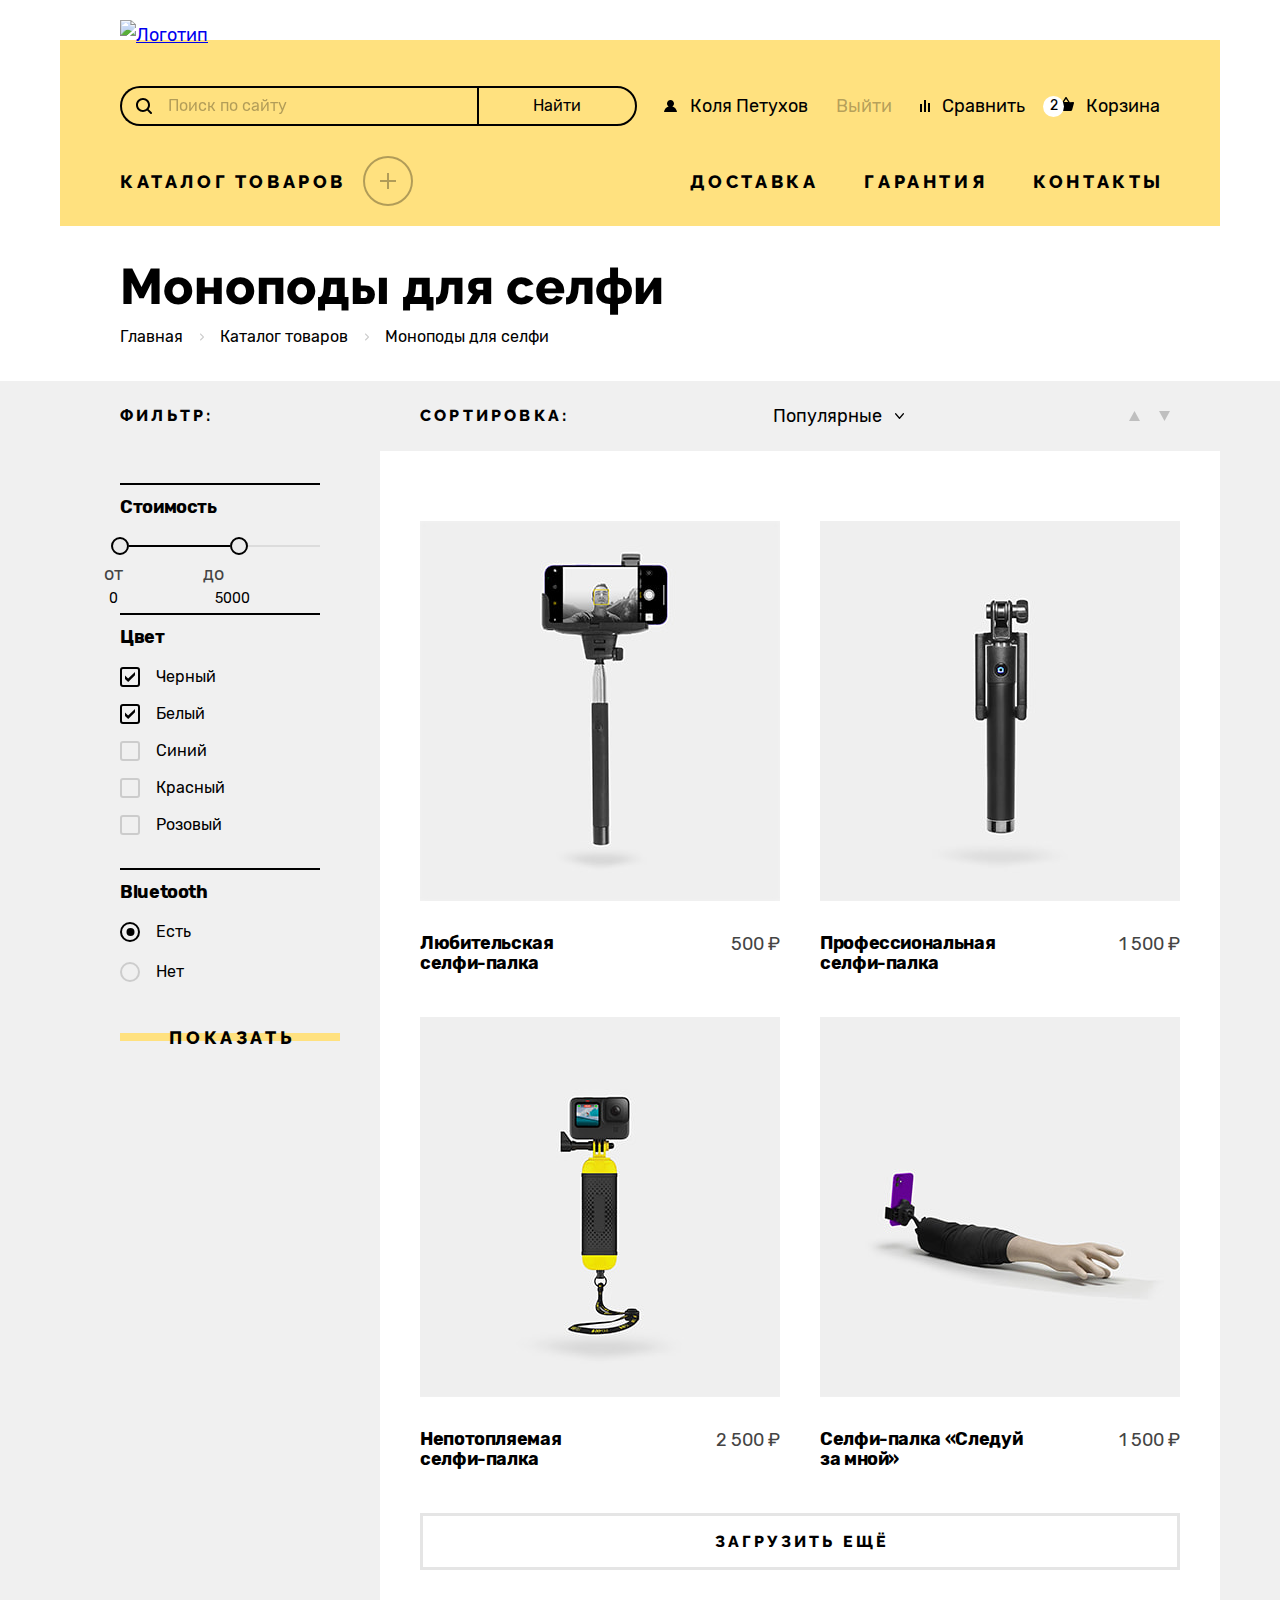
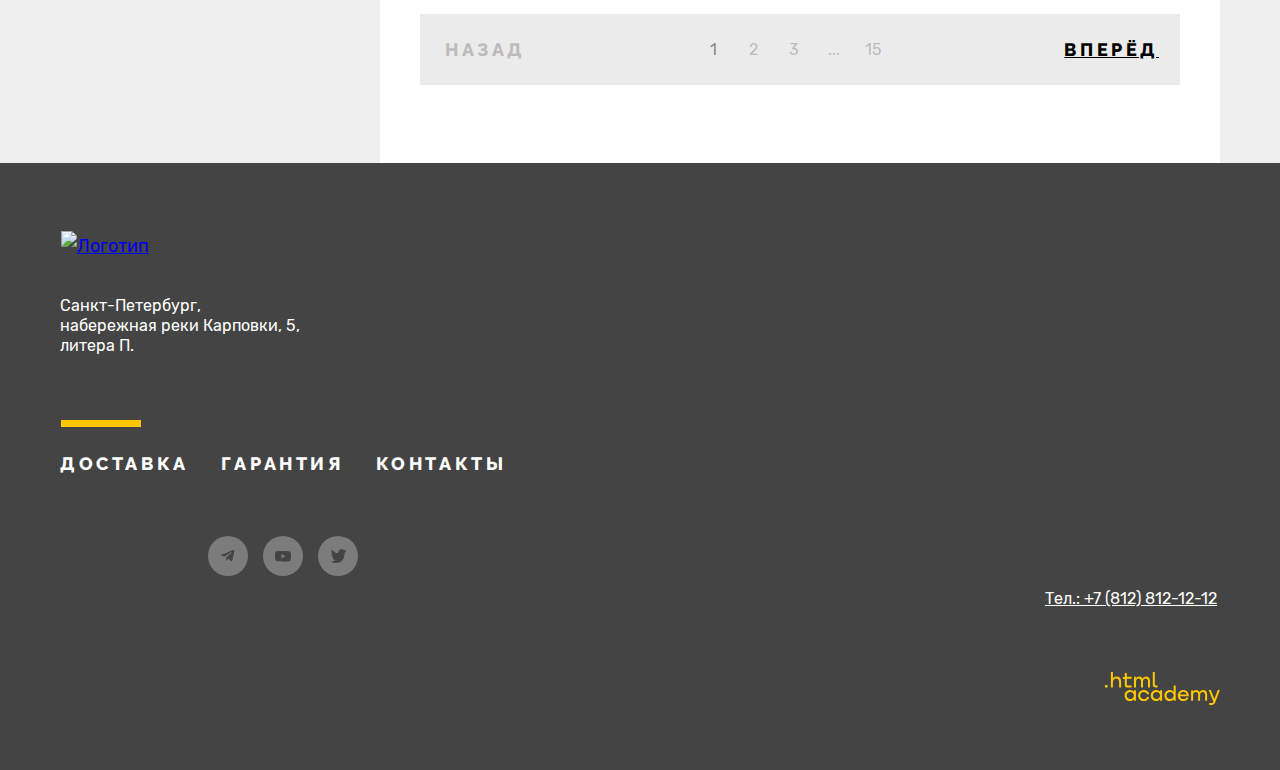
==== commit 1844d5b8: "Рефакторинг сетки шапки страницы Каталога" ====
--- a/catalog.html
+++ b/catalog.html
@@ -13,16 +13,16 @@
 	</head>
 
 	<body>
-		<header class="page-header container">
-			<a class="page-header-logo logo focus-outline" href="./index.html" aria-label="Главная">
+		<header class="page-header page-header-inner container">
+			<a class="page-header-logo logo interactive-element" href="./index.html" aria-label="Главная">
 				<img class="logo-image" src="./images/header-logo.svg" width="145" height="36" alt="Логотип интернет-магазина «Device».">
 			</a>
 
 			<div class="user-menu">
 				<form class="site-search-form" action="https://echo.htmlacademy.ru/" method="get" autocomplete="off">
-					<label class="site-search-label">
+					<label class="site-search-field">
 						<span class="visually-hidden">Поиск по сайту</span>
-						<input class="site-search-field text-small" type="search" name="site-search" placeholder="Поиск по сайту" required>
+						<input class="site-search-input text-small" type="search" name="site-search" placeholder="Поиск по сайту" required>
 					</label>
 					<button class="site-search-button text-small normalize-button" type="submit">Найти</button>
 				</form>
@@ -30,7 +30,7 @@
 				<div class="user-navigation">
 					<div class="user-auth">
 						<a class="user-button login-button interactive-element" href="javascript:void(0)">Коля Петухов</a>
-						<a class="log-ut-button focus-outline" href="javascript:void(0)">Выйти</a>
+						<a class="logout-button focus-outline" href="javascript:void(0)">Выйти</a>
 					</div>
 
 					<a class="user-button compare-button interactive-element" href="javascript:void(0)">Сравнить</a>
@@ -41,7 +41,7 @@
 							<span class="cart-counter flex-center">2</span>
 						</a>
 
-						<div class="cart-popover text-small">
+						<section class="cart-popover text-small">
 							<h2 class="visually-hidden">Корзина</h2>
 
 							<ul class="cart-product-list reset-list">
@@ -82,7 +82,7 @@
 									Открыть корзину
 								</a>
 							</div>
-						</div>
+						</section>
 					</div>
 				</div>
 			</div>
@@ -118,15 +118,15 @@
 					</ul>
 				</div>
 
-				<ul class="site-navigation reset-list">
+				<ul class="site-navigation subtitle reset-list">
 					<li class="site-navigation-item">
-						<a class="site-navigation-link subtitle interactive-element" href="javascript:void(0)">Доставка</a>
+						<a class="site-navigation-link interactive-element" href="javascript:void(0)">Доставка</a>
 					</li>
 					<li class="site-navigation-item">
-						<a class="site-navigation-link subtitle interactive-element" href="javascript:void(0)">Гарантия</a>
+						<a class="site-navigation-link interactive-element" href="javascript:void(0)">Гарантия</a>
 					</li>
 					<li class="site-navigation-item">
-						<a class="site-navigation-link subtitle interactive-element" href="javascript:void(0)">Контакты</a>
+						<a class="site-navigation-link interactive-element" href="javascript:void(0)">Контакты</a>
 					</li>
 				</ul>
 			</nav>
--- a/styles/styles.min.css
+++ b/styles/styles.min.css
@@ -1 +1 @@
-@font-face{font-family:"Rubik";font-style:normal;font-weight:400;src:url(../fonts/rubik/rubik-400.woff2)format("woff2");font-display:swap}@font-face{font-family:"Rubik";font-style:normal;font-weight:700;src:url(../fonts/rubik/rubik-700.woff2)format("woff2");font-display:swap}@font-face{font-family:"Raleway";font-style:normal;font-weight:800;src:url(../fonts/raleway/raleway-800.woff2)format("woff2");font-display:swap}*,::after,::before{box-sizing:border-box}html{height:100%}body{display:flex;flex-direction:column;min-width:1240px;min-height:100%;margin:0;font:18px/30px"Rubik","Arial",sans-serif;color:#444;background-color:#fff}img{max-width:100%;height:auto;object-fit:contain}.visually-hidden{position:absolute;width:1px;height:1px;margin:-1px;padding:0;white-space:nowrap;border:0;-webkit-clip-path:inset(100%);clip-path:inset(100%);clip:rect(0 0 0 0);overflow:hidden}.container{width:1160px;margin:0 auto}.main-container{flex-grow:1}.section-gap{margin-bottom:70px}.flex-center{display:flex;align-items:center;justify-content:center}.reset-list{margin:0;padding:0;list-style:none}.reset-paragraph{margin:0}.normalize-button{cursor:pointer}.button,.normalize-button,.normalize-input{margin:0;padding:0;font-family:inherit;background-color:transparent;border:0}.button{min-height:57px;padding:15px 32px 15px 36px;cursor:pointer}.button:disabled{opacity:.3;pointer-events:none}.button-yellow-wrapper{display:inline-block}.button-yellow{position:relative;left:2.5%;z-index:1;display:inline-flex;align-items:center;justify-content:center;min-width:210px;max-width:305px;min-height:40px;margin:0;padding:10px 10px 9px 14px;font-family:inherit;text-align:center;background-color:transparent;border:0;cursor:pointer}.button-yellow::after,.button-yellow::before{position:absolute;top:50%;left:50%;width:105%;height:100%;content:""}.button-yellow::before{z-index:-1;background-color:#ffe17f;transform:translate(-50%,-50%) scaleY(.2);transition:100ms ease-in}.button-yellow::after{transform:translate(-50%,-50%);background-color:transparent}.main-title,.subtitle{margin:0;font-family:"Raleway","Verdana",sans-serif;font-weight:800;font-size:50px;line-height:50px;color:#000}.subtitle{font-size:18px;line-height:21px;letter-spacing:.2em;text-transform:uppercase;text-decoration:none}.text-bold,.text-small{line-height:20px;color:#000}.text-bold{font-weight:700;font-size:18px;letter-spacing:-.02em}.text-small{font-size:16px}.interactive-element:hover{opacity:.6}.interactive-element:focus-visible{outline:2px solid #af4fff;outline-offset:2px}@supports not selector(:focus-visible){.interactive-element:focus{outline:2px solid #af4fff;outline-offset:2px}}.interactive-element:active{opacity:.3}.interactive-element:disabled{opacity:.1;pointer-events:none}.focus-outline:focus-visible,.site-search-button:focus-visible::before{outline:2px solid #af4fff;outline-offset:2px}@supports not selector(:focus-visible){.focus-outline:focus{outline:2px solid #af4fff;outline-offset:2px}}.logo{display:block;width:145px;height:36px}.logo-image{display:block;object-fit:fill;transition:opacity 100ms ease-out}.page-header{padding:20px 60px 0;background:linear-gradient(rgba(255,255,255,0) 40px,#ffe17f 40px)}.page-header-logo,.user-menu{margin-bottom:30px}.user-menu{display:grid;grid-template-columns:517px 1fr;gap:26px;align-items:start}.site-search-form{display:flex}.site-search-label{width:359px;min-height:40px;margin-right:-2px}.site-search-field{width:calc(100% - 2px);height:100%;margin:0;padding:8px 18px 8px 46px;font-family:inherit;background:url(../icons/stack.svg#header-site-search)no-repeat 14px center/16px 16px;background-color:transparent;border:2px solid #000;border-right:0;border-radius:50px 0 0 50px;-webkit-appearance:textfield;appearance:textfield}.site-search-field::placeholder{color:#000;opacity:.3}.site-search-field::-webkit-search-cancel-button,.site-search-field::-webkit-search-decoration,.site-search-field::-webkit-search-results-button,.site-search-field::-webkit-search-results-decoration{margin:0;-webkit-appearance:none;appearance:none}.site-search-field:focus{outline:0}.site-search-label:focus-within{z-index:1;outline:2px solid #af4fff;outline-offset:2px}.site-search-field:disabled{opacity:.3}.site-search-button{position:relative;flex-shrink:0;width:160px;padding:8px 18px;border:2px solid #000;border-radius:0 50px 50px 0;transition:300ms ease-out}.site-search-button::before{position:absolute;top:-2px;left:-2px;width:calc(100% + 4px);height:calc(100% + 4px);content:""}.site-search-button:hover{color:#fff;background-color:#000}.site-search-button:focus{outline:0}@supports not selector(:focus-visible){.site-search-button:focus::before{outline:2px solid #af4fff;outline-offset:2px}}.site-search-button:active{color:rgba(255,255,255,.3);background-color:#000}.site-search-button:disabled{opacity:.3;pointer-events:none}.user-navigation{display:flex;flex-wrap:wrap;row-gap:8px}.user-auth{display:flex;align-items:flex-start;justify-content:space-between;width:231px;margin-right:26px}.user-button{display:flex;padding:5px 0;text-decoration:none;color:#000}.user-button::before{flex-shrink:0;margin:9px 12px 0 0;background-repeat:no-repeat;content:""}.login-button::before{width:15px;height:12px;background-image:url(../icons/stack.svg#header-user-login);background-size:15px 12px}.log-ut-button{margin-left:9px;padding:2px;text-decoration:none;color:rgba(0,0,0,.3)}.log-ut-button:active,.log-ut-button:hover{color:#000}.compare-button{margin-right:auto}.compare-button::before{width:10px;height:12px;background-image:url(../icons/stack.svg#header-user-compare);background-size:10px 12px}.user-cart{position:relative}.cart-button::before{width:16px;height:14px;margin:6px 12px 0-3px;background-image:url(../icons/stack.svg#header-user-cart);background-size:16px 14px}.cart-counter{z-index:1;order:-1;align-self:flex-start;min-width:21px;min-height:21px;margin:4.5px -3px 0 0;padding:0 1px;font-size:14px;line-height:17px;background-color:#fff;border-radius:50px}.cart-popover{position:absolute;top:calc(100% + 5px);right:-77px;z-index:3;display:none;width:320px;min-height:134px;color:#fff;background-color:#000}.cart-popover::before{position:absolute;top:-6px;left:50%;transform:translateX(-50%);width:14px;height:6px;background:url(../icons/stack.svg#popover-triangle)no-repeat 0 0/14px 6px;content:""}.cart-item:focus-within .cart-popover{display:block}.cart-product-item{display:grid;grid-template-columns:1fr 10px;column-gap:23px;padding:20px}.cart-product-item+.cart-product-item{position:relative;margin-top:1px}.cart-product-item+.cart-product-item::before{position:absolute;top:-1px;left:0;width:100%;height:1px;background-color:rgba(255,255,255,.1);content:""}.cart-product-link{display:grid;grid-template-columns:39px 1fr;column-gap:23px;align-items:start;justify-self:start;padding-right:3px;text-decoration:none;color:inherit;transition:opacity 150ms ease-out}.cart-product-title{margin:0;font-weight:400;color:inherit}.cart-product-image{order:-1}.cart-product-remove{width:10px;height:10px;transition:opacity 150ms ease-out}.cart-product-remove::before{display:block;height:100%;background:url(../icons/stack.svg#cart-popover-cross)no-repeat 0 0/10px 10px;content:""}.cart-order-info{display:grid;grid-template-columns:120px 150px;column-gap:10px;min-height:44px;margin:0;padding:0 20px;background-color:#1a1a1a}.order-info-item{display:flex;align-items:center}.order-info-price{justify-content:flex-end}.order-info-description{margin:0}.cart-popover-button-container{padding:20px}.cart-popover-button{width:100%;min-height:50px;padding:14px 20px 14px 24px;background-color:#fff;transition:background-color 150ms ease-out,color 150ms ease-out}.cart-popover-button:hover{background-color:#ffe17f}.cart-popover-button:active{color:rgba(0,0,0,.3);background-color:#ffe17f}.cart-popover-button:not([href]){color:rgba(0,0,0,.3);pointer-events:none}.main-navigation{position:relative;z-index:2;display:grid;grid-template-columns:293px 1fr;column-gap:90px;align-items:start}.catalog-navigation:focus-within .catalog-toggle-icon::before{content:none}.catalog-navigation:focus-within .catalog-navigation-list{display:grid}.catalog-toggle{display:flex;text-align:left}.catalog-toggle-text{width:236px;margin-right:7px;padding:15px 0 14px}.catalog-toggle-icon{position:relative;align-self:center;flex-shrink:0;width:50px;height:50px;border:2px solid #000;border-radius:50%;opacity:.3;transition:opacity 100ms ease-in}.catalog-toggle-icon::after,.catalog-toggle-icon::before{position:absolute;width:16px;height:2px;background-color:#000;content:""}.catalog-toggle-icon::before{transform:rotate(90deg)}.catalog-toggle:active .catalog-toggle-icon,.catalog-toggle:hover .catalog-toggle-icon{opacity:1}.catalog-navigation-list{position:absolute;top:calc(100% - 19px);left:-60px;z-index:-1;display:none;grid-template-columns:222px 182px 182px;gap:6px 30px;align-content:start;width:calc(100% + 120px);min-height:180px;padding:27px 60px;font-size:16px;line-height:18px;color:#000;background-color:#ffe17f}.catalog-navigation-item:nth-child(6){grid-column:1/2}.catalog-navigation-item:nth-child(7){grid-row:2/3;grid-column:3/4}.catalog-navigation-link{display:inline-flex;padding:6px 0;text-decoration:none;color:inherit}.catalog-navigation-link.is-current{position:relative}.catalog-navigation-link.is-current::after,.site-navigation-link.is-current::after{position:absolute;left:3px;bottom:1px;width:calc(100% - 6px);height:1px;background-color:#000;content:""}.site-navigation{display:flex;flex-wrap:wrap;column-gap:45px;justify-self:end;margin-right:-3px}.site-navigation-link{position:relative;display:block;padding:15px 0 14px}.site-navigation-link.is-current::after{left:5px;bottom:3px;width:calc(100% - 8px);height:2px}.page-footer{margin-top:auto;padding:62px 0 61px;color:#fff;background-color:#444}.page-footer-wrapper{display:flex}.page-footer-left{position:relative;width:243px;margin:0 110px 16px 0;padding-bottom:71px}.page-footer-left::after{position:absolute;bottom:0;left:1px;width:80px;height:7px;background-color:#ffc700;content:""}.page-footer-center{display:grid;align-content:start;max-width:453px;margin-top:65px}.page-footer-right{display:flex;flex-direction:column;align-items:flex-end;width:200px;margin:78px 0 4px auto}.page-footer-logo{margin:0 0 35px 1px}.page-footer-address{font-style:normal;color:inherit}.footer-navigation{display:flex;flex-wrap:wrap;margin-bottom:47px}.footer-navigation-item{margin:0 27px 6px 0}.footer-navigation-item:nth-child(3n){margin-right:0}.page-footer-link{text-decoration:none;color:inherit;transition:color 150ms ease-out,opacity 150ms ease-out}.footer-navigation-link{position:relative;display:block;padding:10px 0 9px 5px}.footer-navigation-link::after{position:absolute;left:5px;bottom:3px;width:calc(100% - 8px);height:2px;background-color:transparent;transition:background-color 150ms ease-out;content:""}.footer-navigation-link:active::after,.footer-navigation-link:hover::after{background-color:#ffc700}.footer-social{display:flex;justify-self:center;max-width:370px}.footer-social-item{margin-right:15px}.footer-social-item:last-child{margin-right:0}.footer-social-link{position:relative;z-index:1;width:40px;height:40px;background-color:rgba(255,255,255,.3);border-radius:50%;transition:background-color 150ms ease-out}.footer-social-link::before{width:18px;height:18px;background-repeat:no-repeat;background-size:18px 18px;transition:opacity 150ms ease-out;content:""}.footer-social-telegram::before{background-image:url(../icons/stack.svg#footer-logo-telegram)}.footer-social-youtube::before{background-image:url(../icons/stack.svg#footer-logo-youtube)}.footer-social-twitter::before{background-image:url(../icons/stack.svg#footer-logo-twitter)}.footer-social-link::after{position:absolute;z-index:-1;width:100%;height:100%;content:""}.footer-social-link:active,.footer-social-link:hover{background-color:#ffc700}.footer-social-link:active::before{opacity:.3}.footer-social-link:focus{outline:0}.footer-social-link:focus-visible::after,.services-button.is-current:focus-visible::after{outline:2px solid #af4fff;outline-offset:2px}@supports not selector(:focus-visible){.footer-social-link:focus::after{outline:2px solid #af4fff;outline-offset:2px}}.page-footer-right>:nth-last-child(2){margin-bottom:63px}.page-footer-phone{display:block;width:175px;text-decoration:underline}.page-footer-link:hover{color:#ffc700}.page-footer-link:active{color:#ffc700;opacity:.3}.page-footer-developer{width:115px;height:33px;margin-top:auto}.page-footer-developer::before{display:block;height:100%;-webkit-mask:url(../icons/stack.svg#footer-logo-developer);mask:url(../icons/stack.svg#footer-logo-developer);background-color:#ffc700;transition:background-color 150ms ease-out,opacity 150ms ease-out;content:""}.page-footer-developer:hover::before{background-color:#fff}.page-footer-developer:active::before{background-color:#fff;opacity:.3}.button-yellow:hover::before{transform:translate(-50%,-50%) scaleY(1)}.button-yellow:focus{outline:0}.button-yellow:focus-visible::after{outline:2px solid #af4fff}@supports not selector(:focus-visible){.button-yellow:focus::after{outline:2px solid #af4fff}}.button-yellow:active::before{background-color:#fc3;transform:translate(-50%,-50%) scaleY(1);transition:100ms ease-out}.button-yellow:disabled{opacity:.3;pointer-events:none}.slider{position:relative;z-index:1;background:linear-gradient(#ffe17f 134px,rgba(255,255,255,0) 134px)}.slider-card{display:none}.slider-card.is-active{display:grid;grid-template-columns:repeat(2,560px);column-gap:40px;align-items:start}.slider-image-wrapper{width:560px;height:560px;margin-top:-16px}.slider-content{margin:105px 0 38px}.slider-title{margin-bottom:29px}.slider-description{margin:0 0 18px}.slider-description:last-of-type{margin-bottom:50px}.slider-link-wrapper{margin-bottom:50px}.slider-features{display:grid;grid-template-columns:repeat(3,auto);gap:20px;justify-content:start;margin:0}.slider-features-big-gap{gap:41px}.slider-feature{display:flex;flex-direction:column}.slider-feature-title{font-size:16px}.slider-feature-description{order:-1;margin:0 0 12px;font-size:36px;color:#000}.slider-controls{position:absolute;top:195px;left:30px;z-index:1;display:flex;justify-content:space-between;width:530px}.slider-button{width:20px;height:60px;background-image:url(../icons/stack.svg#slider-arrow);background-repeat:no-repeat;background-size:100% 100%;transition:opacity 50ms ease-out}.slider-next{transform:rotate(180deg)}.slider-pagination{display:flex;justify-content:center;gap:20px;margin-top:-12px;padding:0 60px;counter-reset:slider}.slider-pagination-button{width:12px;height:12px;counter-increment:slider}.slider-pagination-button::before{position:absolute;top:13px;right:49px;z-index:-1;display:flex;align-items:center;justify-content:flex-end;min-width:250px;height:135px;font-weight:700;font-size:180px;color:#fff;content:none}.slider-pagination-button::after{display:block;height:100%;background-color:#fff;border:2px solid #000;border-radius:50%;transition:opacity 50ms ease-out;content:""}.slider-pagination-button.is-current::before{content:counter(slider,decimal-leading-zero)}.slider-pagination-button.is-current::after{background-color:#000}.slider-pagination-button:hover::after{opacity:.6}.index-catalog-link:active,.slider-pagination-button:active::after{opacity:.3}.slider-pagination-button:disabled::after{opacity:.1}.index-catalog-cards{display:grid;grid-template-columns:repeat(6,1fr);gap:40px}.index-catalog-card{display:grid}.index-catalog-link{display:grid;grid-template-rows:min-content;text-decoration:none;color:#000;transition:opacity 150ms ease-out}.index-catalog-link::before{height:160px;margin-bottom:33px;background-color:#ffe17f;background-repeat:no-repeat;background-size:100% 100%;transition:background-color 150ms ease-out;content:""}.index-catalog-virtual::before{background-image:url(../icons/stack.svg#index-catalog-virtual)}.index-catalog-monopods::before{background-image:url(../icons/stack.svg#index-catalog-monopods)}.index-catalog-cameras::before{background-image:url(../icons/stack.svg#index-catalog-cameras)}.index-catalog-bracelets::before{background-image:url(../icons/stack.svg#index-catalog-bracelets)}.index-catalog-watches::before{background-image:url(../icons/stack.svg#index-catalog-watches)}.index-catalog-quadcopters::before{background-image:url(../icons/stack.svg#index-catalog-quadcopters)}.index-catalog-link:hover::before{background-color:#ffc700}.index-catalog-link:active::before{background-color:#ffe17f}.index-catalog-title{min-height:60px;line-height:24px;letter-spacing:-.02em;text-transform:none}.services{background:linear-gradient(rgba(255,255,255,0) 102px,#f0f0f0 102px)}.services-wrapper{display:grid;grid-template-columns:287px 1fr;padding-bottom:72px}.services-controls{position:relative;display:grid;row-gap:35px;justify-content:start;align-content:start;padding:64px 7px 65px 0}.services-button.is-current::after,.services-controls::after{position:absolute;top:0;height:100%;background-color:#000;content:""}.services-controls::after{right:0;width:7px}.services-button{min-width:153px;max-width:210px}.services-button-text{display:block;transition:transform 300ms ease-out}.services-button.is-current{position:relative;left:2.5%;z-index:1;padding:9px 10px 10px 14px;color:#ffe17f;text-align:center;background-color:transparent;border:0;cursor:pointer}.services-button.is-current::after{left:-2.5%;z-index:-1;width:280px}.services-button.is-current:focus-visible{outline:0}@supports not selector(:focus-visible){.services-button.is-current:focus{outline:0}}@supports not selector(:focus-visible){.services-button.is-current:focus::after{outline:2px solid #af4fff;outline-offset:2px}}.services-button.is-current:active .services-button-text,.services-button.is-current:focus-visible .services-button-text,.services-button.is-current:hover .services-button-text{transform:translateX(26px)}@supports not selector(:focus-visible){.services-button.is-current:focus .services-button-text{transform:translateX(26px)}}.services-tab{display:none;padding:73px 28px 72px 116px}.services-delivery{padding-right:60px}.services-tab.is-active{display:flex;justify-content:space-between}.services-content{width:480px}.services-title{margin-bottom:34px}.services-description{margin:0 0 18px}.services-description:last-of-type{margin-bottom:0}.services-tab::after{background-repeat:no-repeat;background-size:100% 100%;content:""}.services-delivery::after{width:139px;height:165px;margin:4px 0 5px;background-image:url(../icons/stack.svg#services-delivery)}.services-warranty::after{width:172px;height:195px;margin:-11px 0-10px;background-image:url(../icons/stack.svg#services-warranty)}.services-credit::after{width:156px;height:188px;margin:-7px 0;background-image:url(../icons/stack.svg#services-credit)}.on-order-button{display:grid;grid-template-columns:125px 1fr 125px;min-height:100px;text-decoration:none;color:#000;background-color:#f0f0f0;transition:opacity 150ms ease-out}.on-order-button-text{grid-column:2/3;padding:41px 57px 36px 61px;font-size:20px;line-height:23px;text-align:center}.on-order-button::before{background:url(../icons/stack.svg#on-order-delivery)no-repeat center/47px 32px;background-color:#ffe17f;transition:background-color 150ms ease-out;content:""}.on-order-button-icon{align-self:center;justify-self:center;width:40px;height:40px;background-color:rgba(220,220,220,.5);border-radius:50%;content:""}.on-order-button-icon::before{width:2px;height:12px;background:url(../icons/stack.svg#on-order-info)no-repeat 0 0/2px 12px;opacity:.3;transition:opacity 150ms ease-out;content:""}.on-order-button:active::before,.on-order-button:hover::before{background-color:#ffc700}.on-order-button:active .on-order-button-icon::before,.on-order-button:hover .on-order-button-icon::before{opacity:1}.on-order-button:active{opacity:.3}.company-info{display:grid;grid-template-columns:520px 532px;justify-content:space-between}.company-info-title{position:relative;margin-bottom:48px;padding-top:47px}.about-delivery-item::before,.company-info-title::before{position:absolute;top:0;left:0;width:84px;height:7px;background-color:#000;content:""}.company-info-description{width:500px;margin:0}.about{width:500px}.contacts{width:520px}.about-delivery-list{width:450px}.about-delivery-item{position:relative;margin:0 0 19px 2px;padding-left:34px}.about-delivery-item::before{top:6px;width:8px;height:8px;background-color:#ffc700;border-radius:50%}.about-delivery-item:last-child{margin-bottom:0}.about-more{min-width:258px}.company-info-subtitle{margin:0 0 15px;font-weight:700;font-size:24px}.contacts-address{font-style:normal}.contacts-phone{display:inline-block;color:inherit}.contacts-feedback{min-width:247px}.company-info-row-gap{margin-bottom:30px}.subscription{background-color:#f0f0f0}.subscription-wrapper{display:grid;grid-template-rows:repeat(2,auto);row-gap:144px;padding:64px 0 56px}.subscription-info-container{display:grid;grid-template-columns:350px 1fr;column-gap:250px;padding:0 7px}.subscription-description{margin:10px 0 0}.subscription-form-container{display:grid;grid-template-columns:1fr 210px;column-gap:138px;align-items:center;padding:0 1px}.subscription-form{display:flex}.subscription-label{flex-grow:1}.subscription-field{width:100%;height:100%;padding:13px 16px 11px;font:inherit;color:#444;border-bottom:3px solid #c4c4c4}.subscription-field::placeholder{color:#444;opacity:.5}.subscription-field:focus{outline:0;background-color:#dcdcdc}.subscription-field.has-error{border-bottom-color:#ff3d3d}.subscription-field:disabled{opacity:.3}.subscription-button{max-width:350px;border:3px solid #c4c4c4;transition:color 100ms ease-out,background-color 100ms ease-out,border-color 100ms ease-out}.subscription-button:hover{color:#fff;background-color:#000;border-color:#000}.subscription-button:active{color:rgba(255,255,255,.3);background-color:#000;border-color:#000}.subscription-remark{display:flex;justify-self:end}.subscription-remark::before{flex-shrink:0;width:16px;height:16px;margin:7px 16px 0 0;background:url(../icons/stack.svg#subscription-tick)no-repeat center/contain;content:""}.inner-header{padding:36px 40px 24px 60px}.inner-title{margin-bottom:15px}.breadcrumbs{display:flex;flex-wrap:wrap}.breadcrumbs-item{display:flex;align-items:center;margin:0 17px 10px 0}.breadcrumbs-item:last-child{margin-right:0}.breadcrumbs-item::before{width:4px;height:8px;margin-right:16px;background:url(../icons/stack.svg#breadcrumbs-divider)no-repeat center/contain;opacity:.2;content:""}.breadcrumbs-item:first-child::before{content:none}.breadcrumbs-link{text-decoration:none;color:#000;transition:opacity 150ms ease-out}.catalog{background-color:#f0f0f0}.catalog-wrapper{display:grid;grid-template-columns:320px 1fr}.catalog-subtitle{font-size:16px;line-height:19px}.catalog-result{display:flex;flex-direction:column}.catalog-filter{padding:25px 40px 64px 60px}.catalog-filter-title{margin:0 20px 60px 0}.filter-group{margin:0 20px 35px 0;padding:0;border:0}.filter-title{position:relative;width:100%;margin-bottom:20px;padding:12px 0 0}.filter-title::before{position:absolute;bottom:100%;left:0;width:100%;border-bottom:2px solid #000;content:""}.filter-button{width:210px}.filter-button::after,.filter-button::before{max-width:220px}.filter-range-title{margin-bottom:28px}.filter-range{min-height:35px}.range-scale{position:relative;border-bottom:2px solid #dcdcdc}.range-bar{position:absolute;top:0;left:0;width:119px;border-bottom:2px solid #000}.range-control{position:absolute;top:-8px;display:grid;row-gap:4px}.range-control-min{left:0;transform:translateX(-50%)}.range-control-max{right:0;transform:translateX(50%)}.range-toggle{position:relative;justify-self:center;width:18px;height:18px;background-color:#f0f0f0}.range-toggle::before{position:absolute;top:0;left:0;z-index:1;width:100%;height:100%;background-color:#ebebeb;border:2px solid #000;border-radius:50%;transition:50ms ease-out;content:""}.range-toggle:hover::before{opacity:.5}.range-toggle:active::before{background-color:#000;opacity:1}.range-input{display:block;width:32px;height:18px;padding:2px 1px 0 2px;font-size:14px;line-height:20px;text-align:center;color:#000}.range-control-max .range-input{width:72px}.range-input::placeholder{color:#000;opacity:.3}.filter-checkbox{margin-bottom:17px}.filter-radio{margin-bottom:20px}.filter-item:last-child{margin-bottom:0}.filter-control{display:inline-flex;vertical-align:top}.filter-mark{position:relative;flex-shrink:0;width:20px;height:20px;transition:opacity 50ms ease-out;cursor:pointer}.filter-mark::after{position:absolute;top:0;left:0;width:100%;height:100%;border:2px solid #ccc;content:""}.filter-input:checked+.filter-mark::after{border-color:#000}.filter-mark-checkbox::after{border-radius:3px}.filter-mark-radio::after{border-radius:50%}.filter-input-checkbox:checked+.filter-mark-checkbox::before{width:10px;height:10px;background:url(../icons/stack.svg#filter-tick);background-repeat:no-repeat;background-size:10px 10px;content:""}.filter-input-radio:checked+.filter-mark-radio::before{width:8px;height:8px;background-color:#000;border-radius:50%;transform:translateX(.5px);content:""}.filter-label{padding-left:16px;transition:opacity 50ms ease-out;cursor:pointer}.filter-control:hover .filter-label,.filter-control:hover .filter-mark{opacity:.6}.filter-input:focus-visible+.filter-mark{outline:2px solid #af4fff;outline-offset:2px}@supports not selector(:focus-visible){.filter-input:focus+.filter-mark{outline:2px solid #af4fff;outline-offset:2px}}.filter-control:active .filter-label,.filter-control:active .filter-mark{opacity:.3}.filter-input:disabled+.filter-mark,.filter-input:disabled~.filter-label{opacity:.1;pointer-events:none}.catalog-sorting{display:flex;align-items:flex-start;justify-content:space-between;padding:20px 40px}.catalog-sorting-title{max-width:270px;margin-top:5px}.sorting-select{min-width:142px;margin-right:2px;padding:0 32px 0 0;font:inherit;color:#000;background:url(../icons/stack.svg#sorting-select-icon)no-repeat right top/30px 30px;background-color:transparent;border:0;cursor:pointer;-webkit-appearance:none;appearance:none}.sorting-order{display:flex}.sorting-order-button{width:30px;height:30px}.sorting-order-button::before{width:11px;height:10px;background:url(../icons/stack.svg#sorting-order-icon)no-repeat;opacity:.2;content:""}.sorting-order-down::before{transform:rotate(180deg)}.sorting-order-button:hover::before{opacity:.5}.product-link.new:hover .product-title,.sorting-order-button:active::before{opacity:1}.catalog-products{display:flex;flex-direction:column;flex-grow:1;padding:70px 40px 78px;background-color:#fff}.catalog-product-cards{display:grid;grid-template-columns:repeat(2,1fr);gap:44px 40px;margin-bottom:44px}.product-card{display:grid}.product-link{position:relative;text-decoration:none}.product-image-wrapper{position:relative;height:380px;margin-bottom:32px;background-color:#f0f0f0}.product-image-wrapper::before{position:absolute;top:0;left:0;z-index:1;width:100%;height:100%;background-color:transparent;content:""}.product-link.new .product-image-wrapper::before{transition:background-color 300ms ease-out}.product-link:active .product-image-wrapper::before,.product-link:hover .product-image-wrapper::before{background-color:rgba(240,240,240,.8)}.product-info,.product-title{transition:opacity 150ms ease-out}.product-info{display:flex;justify-content:space-between}.product-link.new .product-info{transition:opacity 300ms ease-out}.product-title{flex-shrink:0;width:230px;margin:0 20px 0 0}.modal-close-button:hover::before,.product-link.new:active .product-info,.product-link.new:hover .product-info,.product-link:hover .product-title{opacity:.6}.product-link:active .product-title{opacity:1}.modal-close-button:active::before,.product-link:active .product-info{opacity:.3}.product-price{padding-top:1px;font-size:18px;line-height:21px;text-align:right;color:#444}.product-more{position:absolute;top:170px;left:50%;transform:translateX(-50%);width:max-content;max-width:260px;opacity:0;transition:opacity 150ms ease-out;pointer-events:none}.product-link.new .product-more{transition:opacity 300ms ease-out}.product-image-wrapper::before,.product-more::before{transition:background-color 150ms ease-out}.product-more::after{content:none}.product-link:active .product-more,.product-link:hover .product-more{opacity:1}.product-link:active .product-more::before{background-color:#ffc700}.new{position:relative}.new::before{position:absolute;top:27px;right:27px;z-index:1;display:flex;align-items:center;justify-content:center;width:60px;height:60px;padding:0 0 2px 3px;font-family:"Raleway","Verdana",sans-serif;font-weight:800;font-size:14px;line-height:16px;letter-spacing:.2em;text-transform:uppercase;color:rgba(0,0,0,.6);border:2px solid rgba(0,0,0,.6);border-radius:50%;content:"New"}.catalog-show-more{margin:auto 0 44px;font-size:16px;line-height:19px;background-color:transparent;border:3px solid #e5e5e5;transition:border-color 100ms ease-out,opacity 100ms ease-out;cursor:pointer}.catalog-show-more:hover{border-color:#000}.catalog-show-more:active{border-color:#000;opacity:.3}.catalog-pagination{display:grid;grid-template-columns:200px max-content 213px;align-items:start;justify-content:space-between;background-color:#ebebeb}.pagination-button{max-width:200px;padding:25px 21px 25px 25px;text-align:center;transition:background-color 50ms ease-out,color 50ms ease-out}.pagination-button.is-disabled{color:rgba(68,68,68,.3)}.pagination-backward{justify-self:start}.pagination-forward{justify-self:end}.pagination-button:focus-visible{background-color:#f0f0f0}@supports not selector(:focus-visible){.pagination-button:focus{background-color:#f0f0f0}}.pagination-button:hover{background-color:#dcdcdc}.pagination-button.is-disabled:hover{color:rgba(68,68,68,.3);background-color:transparent}.pagination-button:active{color:rgba(0,0,0,.3);background-color:#dcdcdc}.pagination-list{display:flex;flex-wrap:wrap;align-self:center;max-width:300px;margin:16px 0 15px}.pagination-divider,.pagination-link{display:block;min-width:40px;max-width:65px;padding:10px 4px;text-align:center;text-decoration:none;color:rgba(68,68,68,.3);white-space:nowrap}.pagination-link.is-current,.pagination-link.is-current:hover{color:rgba(68,68,68,.6)}.pagination-link{transition:color 50ms ease-out}.pagination-link:hover{color:#444}.pagination-link:active{color:rgba(68,68,68,.1)}.modal-container{position:fixed;top:0;left:0;z-index:100;display:flex;width:100%;height:100%;background-color:rgba(240,240,240,.9);transition:display 300ms ease-out 50ms}.modal-container-close{display:none}.modal{position:relative;padding:62px 70px;background-color:#fff;border:10px solid #000;box-shadow:0 10px 0 rgba(0,0,0,.1)}.modal-on-order{width:920px}.modal-close-button{position:absolute;top:74px;right:70px;width:26px;height:26px}.modal-close-button::before{display:block;height:100%;background:url(../icons/stack.svg#modal-cross)no-repeat 0 0/26px 26px;content:""}.modal-close-button::after{position:fixed;inset:0;z-index:-1;content:""}.modal-title{max-width:650px;margin-bottom:42px}.on-order-form{display:grid;grid-template-columns:360px 140px 180px;column-gap:40px}.on-order-group{min-height:114px;margin:0 0 42px}.on-order-email{grid-column:2/4}.on-order-goods{grid-column:1/3;margin-bottom:22px}.on-order-control{display:flex;flex-direction:column}.on-order-label{margin-bottom:14px}.on-order-field{padding:18px 58px 18px 18px;font-family:inherit;background-repeat:no-repeat;background-position:right 18px top 22px;background-size:15px 12px;background-color:#f0f0f0;border:2px solid transparent;transition:background-color 150ms ease-out}.on-order-field::placeholder{color:#000;opacity:.3}.on-order-field-name{background-image:url(../icons/stack.svg#modal-customer-name)}.on-order-field-email{background-image:url(../icons/stack.svg#modal-customer-email)}.on-order-field-goods{padding-right:18px;background:#f0f0f0}.on-order-field:not(:placeholder-shown){background-color:#ebebeb}.on-order-field:hover{background-color:#dcdcdc}.on-order-field:disabled{opacity:.3}.on-order-field:disabled:hover,.on-order-number-input:disabled:hover{background-color:#f0f0f0}.on-order-field:not(:placeholder-shown):disabled:hover{background-color:#ebebeb}.on-order-field.has-error{border:2px solid #ff3d3d}.on-order-message{display:none;margin:2px 0-2px;font-size:14px;line-height:20px;color:#000}.on-order-message.is-shown{display:block}.on-order-error{display:block;color:#ff3d3d}.form-button-wrapper{grid-column:1/-1;justify-self:start}.on-order-form-button{min-width:191px;max-width:280px}.on-order-number{min-height:94px}.on-order-label-tooltip{display:flex;margin-bottom:14px}.on-order-field-number{display:grid;grid-template-columns:repeat(3,60px)}.on-order-field-number.has-error{outline:2px solid #ff3d3d}.on-order-number-input{padding:20px 4px 20px 5px;font-family:inherit;text-align:center;background-color:#f0f0f0;border:0;transition:background-color 150ms ease-out;-webkit-appearance:textfield;appearance:textfield}.on-order-number-input::-webkit-inner-spin-button,.on-order-number-input::-webkit-outer-spin-button{margin:0;-webkit-appearance:none;appearance:none}.on-order-number-input:hover{background-color:#dcdcdc}.on-order-number-button{padding:22px;background-color:#f0f0f0;border:0;transition:background-color 150ms ease-out;cursor:pointer}.on-order-number-button::before{width:16px;height:16px;background-repeat:no-repeat;background-position:center;background-size:contain;transition:opacity 150ms ease-out;content:""}.on-order-number-minus::before{background-image:url(../icons/stack.svg#modal-number-minus)}.on-order-number-plus::before{background-image:url(../icons/stack.svg#modal-number-plus)}.on-order-number-button:hover{background-color:#ebebeb}.on-order-number-button:hover::before{opacity:.6}.on-order-number-button:focus-visible,.on-order-number-input:focus{outline:2px solid #af4fff;outline-offset:-2px}@supports not selector(:focus-visible){.on-order-number-button:focus{outline:2px solid #af4fff;outline-offset:-2px}}.on-order-number-button:active{background-color:#f0f0f0}.on-order-number-button:active::before{opacity:.3}.on-order-number-button:disabled,.on-order-number-input:disabled{opacity:.3;pointer-events:none}.on-order-number-button:disabled::before{opacity:.3}.on-order-form-tooltip{position:relative;flex-shrink:0;width:26px;height:26px;margin:-3px 0-3px 8px}.form-tooltip-toggle{width:100%;height:100%;background-color:#ffe17f;border-radius:50%}.form-tooltip-toggle::before{width:4px;height:12px;background:url(../icons/stack.svg#modal-tooltip-icon)no-repeat 0 0/4px 12px;content:""}.form-tooltip-text{position:absolute;right:-34px;z-index:10;display:none;width:200px;margin-top:10px;padding:19px 21px 21px;color:#fff;background-color:#000;box-shadow:0 10px 0 rgba(0,0,0,.1)}.form-tooltip-text::before{position:absolute;top:-6px;right:40px;width:14px;height:6px;background:url(../icons/stack.svg#popover-triangle)no-repeat 0 0/14px 6px;content:""}.form-tooltip-toggle:focus{outline:0}.form-tooltip-toggle:focus+.form-tooltip-text,.form-tooltip-toggle:hover+.form-tooltip-text{display:block}+@font-face{font-family:"Rubik";font-style:normal;font-weight:400;src:url(../fonts/rubik/rubik-400.woff2)format("woff2");font-display:swap}@font-face{font-family:"Rubik";font-style:normal;font-weight:700;src:url(../fonts/rubik/rubik-700.woff2)format("woff2");font-display:swap}@font-face{font-family:"Raleway";font-style:normal;font-weight:800;src:url(../fonts/raleway/raleway-800.woff2)format("woff2");font-display:swap}*,::after,::before{box-sizing:border-box}html{height:100%}body{display:flex;flex-direction:column;min-width:1240px;min-height:100%;margin:0;font:18px/30px"Rubik","Arial",sans-serif;color:#444;background-color:#fff}img{max-width:100%;height:auto;object-fit:contain}.visually-hidden{position:absolute;width:1px;height:1px;margin:-1px;padding:0;white-space:nowrap;border:0;-webkit-clip-path:inset(100%);clip-path:inset(100%);clip:rect(0 0 0 0);overflow:hidden}.container{width:1160px;margin:0 auto}.main-container{flex-grow:1}.section-gap{margin-bottom:70px}.flex-center{display:flex;align-items:center;justify-content:center}.reset-list{margin:0;padding:0;list-style:none}.reset-paragraph{margin:0}.normalize-button{padding:0;font-family:inherit;text-align:center;border:0;cursor:pointer}.button,.normalize-button,.normalize-input{margin:0;background-color:transparent}.normalize-input{padding:0;font-family:inherit;border:0}.button{min-height:57px;padding:15px 21px 15px 25px;text-align:center;border:3px solid transparent;cursor:pointer}.button:disabled{opacity:.3;pointer-events:none}.button-yellow,.button-yellow-wrapper{display:inline-flex}.button-yellow{position:relative;left:2.5%;z-index:1;align-items:center;justify-content:center;min-width:210px;max-width:305px;min-height:40px;margin:0;padding:10px 10px 9px 14px;text-align:center;text-decoration:none;background-color:transparent;border:0;cursor:pointer}.button-yellow::after,.button-yellow::before{position:absolute;top:50%;left:50%;width:105%;height:100%;content:""}.button-yellow::before{z-index:-1;transform:translate(-50%,-50%) scaleY(.2);background-color:#ffe17f;transition:100ms ease-in}.button-yellow::after{transform:translate(-50%,-50%);background-color:transparent}.button-yellow:hover::before{transform:translate(-50%,-50%) scaleY(1)}.button-yellow:focus{outline:0}.button-yellow:focus-visible::after{outline:2px solid #af4fff}@supports not selector(:focus-visible){.button-yellow:focus::after{outline:2px solid #af4fff}}.button-yellow:active::before{background-color:#fc3;transform:translate(-50%,-50%) scaleY(1);transition:100ms ease-out}.button-yellow:disabled{opacity:.3;pointer-events:none}.main-title,.subtitle{margin:0;font-family:"Raleway","Verdana",sans-serif;font-weight:800;font-size:50px;line-height:50px;color:#000}.subtitle{font-size:18px;line-height:21px;letter-spacing:.2em;text-transform:uppercase}.text-bold,.text-small{line-height:20px;color:#000}.text-bold{font-weight:700;font-size:18px;letter-spacing:-.02em}.text-small{font-size:16px}.interactive-element:hover{opacity:.6}.interactive-element:focus-visible{outline:2px solid #af4fff;outline-offset:2px}@supports not selector(:focus-visible){.interactive-element:focus{outline:2px solid #af4fff;outline-offset:2px}}.interactive-element:active{opacity:.3}.interactive-element:disabled{opacity:.1;pointer-events:none}.focus-outline:focus-visible,.site-search-button:focus-visible::before{outline:2px solid #af4fff;outline-offset:2px}@supports not selector(:focus-visible){.focus-outline:focus{outline:2px solid #af4fff;outline-offset:2px}}.logo{display:flex;width:145px;height:36px}.logo-image{object-fit:fill;transition:opacity 100ms ease-out}.page-header{padding:20px 60px 0;background:linear-gradient(rgba(255,255,255,0) 40px,#ffe17f 40px)}.page-header-inner{padding-bottom:20px}.page-header-logo,.user-menu{margin-bottom:30px}.user-menu{display:flex;align-items:flex-start}.site-search-form{display:flex;flex-grow:1;max-width:517px;min-width:485px;min-height:40px;margin-right:26px}.site-search-field{display:flex;flex-grow:1;max-width:359px;min-width:327px;margin-right:-2px}.site-search-input{width:calc(100% - 2px);margin:0;padding:8px 20px 8px 46px;font-family:inherit;background:url(../icons/stack.svg#header-site-search)no-repeat 14px center/16px 16px;background-color:transparent;border:2px solid #000;border-right:0;border-radius:50px 0 0 50px;-webkit-appearance:textfield;appearance:textfield}.site-search-input::placeholder{color:#000;opacity:.3}.site-search-input::-webkit-search-cancel-button,.site-search-input::-webkit-search-decoration,.site-search-input::-webkit-search-results-button,.site-search-input::-webkit-search-results-decoration{margin:0;-webkit-appearance:none;appearance:none}.site-search-input:focus{outline:0}.site-search-field:focus-within{z-index:1;outline:2px solid #af4fff;outline-offset:2px}.site-search-input:disabled{opacity:.3}.site-search-button{position:relative;width:160px;padding:8px 20px;border:2px solid #000;border-radius:0 50px 50px 0;transition:300ms ease-out}.site-search-button::before{position:absolute;top:-2px;left:-2px;width:calc(100% + 4px);height:calc(100% + 4px);content:""}.site-search-button:hover{color:#fff;background-color:#000}.site-search-button:focus{outline:0}@supports not selector(:focus-visible){.site-search-button:focus::before{outline:2px solid #af4fff;outline-offset:2px}}.site-search-button:active{color:rgba(255,255,255,.3);background-color:#000}.site-search-button:disabled{opacity:.3;pointer-events:none}.user-auth,.user-navigation{display:flex;align-items:flex-start}.user-navigation{min-width:497px;max-width:529px}.user-auth{column-gap:28px;min-width:231px;margin-right:26px}.logout-button,.user-button{padding:5px 0;text-decoration:none}.user-button{display:flex;color:#000}.user-button::before{flex-shrink:0;margin:9px 12px 0 0;background-repeat:no-repeat;background-size:100% 100%;content:""}.login-button::before{width:15px;height:12px;background-image:url(../icons/stack.svg#header-user-auth)}.logout-button{color:rgba(0,0,0,.3)}.logout-button:active,.logout-button:hover{color:#000}.compare-button{min-width:105px;margin-right:18px}.compare-button::before{width:10px;height:12px;background-image:url(../icons/stack.svg#header-user-compare)}.user-cart{position:relative}.cart-button{min-width:117px}.cart-button::before{width:16px;height:14px;margin-top:6px;background-image:url(../icons/stack.svg#header-user-cart)}.cart-counter{z-index:1;order:-1;align-self:flex-start;min-width:21px;max-width:43px;min-height:21px;margin:4.5px -6px 0 0;padding:2px 3px;font-size:14px;line-height:16px;text-align:center;background-color:#fff;border-radius:50px;overflow:hidden}.cart-popover{position:absolute;top:calc(100% + 5px);right:-77px;z-index:3;display:none;width:320px;min-height:134px;color:#fff;background-color:#000}.user-cart:focus-within .cart-popover{display:block}.cart-popover::before{position:absolute;top:-6px;left:50%;transform:translateX(-50%);width:14px;height:6px;background:url(../icons/stack.svg#popover-triangle)no-repeat 0 0/14px 6px;content:""}.cart-product-item{display:grid;grid-template-columns:1fr 10px;column-gap:23px;padding:20px}.cart-product-item+.cart-product-item{position:relative;margin-top:1px}.cart-product-item+.cart-product-item::before{position:absolute;top:-1px;left:0;width:100%;height:1px;background-color:rgba(255,255,255,.1);content:""}.cart-product-link{display:grid;grid-template-columns:39px 1fr;column-gap:23px;align-items:start;justify-self:start;padding-right:3px;text-decoration:none;color:inherit;transition:opacity 150ms ease-out}.cart-product-title{margin:0;font-weight:400;color:inherit}.cart-product-image{order:-1}.cart-product-remove{width:10px;height:10px;transition:opacity 150ms ease-out}.cart-product-remove::before{display:block;height:100%;background:url(../icons/stack.svg#cart-popover-cross)no-repeat 0 0/10px 10px;content:""}.cart-order-info{display:grid;grid-template-columns:120px 150px;column-gap:10px;min-height:44px;margin:0;padding:0 20px;background-color:#1a1a1a}.order-info-item{display:flex;align-items:center}.order-info-price{justify-content:flex-end}.order-info-description{margin:0}.cart-popover-button-container{padding:20px}.cart-popover-button{width:100%;min-height:50px;padding:14px 20px 14px 24px;background-color:#fff;transition:background-color 150ms ease-out,color 150ms ease-out}.cart-popover-button:hover{background-color:#ffe17f}.cart-popover-button:active{color:rgba(0,0,0,.3);background-color:#ffe17f}.cart-popover-button:not([href]){color:rgba(0,0,0,.3);pointer-events:none}.main-navigation{position:relative;z-index:2;display:grid;grid-template-columns:293px 1fr;column-gap:92px;align-items:start}.catalog-toggle{display:flex;text-align:left}.catalog-toggle-text{width:236px;margin-right:7px;padding:15px 0 14px}.catalog-toggle-icon{position:relative;align-self:center;flex-shrink:0;width:50px;height:50px;border:2px solid #000;border-radius:50%;opacity:.3;transition:opacity 100ms ease-in}.catalog-toggle-icon::after,.catalog-toggle-icon::before{position:absolute;width:16px;height:2px;background-color:#000;content:""}.catalog-toggle-icon::before{transform:rotate(90deg)}.catalog-toggle:active .catalog-toggle-icon,.catalog-toggle:hover .catalog-toggle-icon{opacity:1}.catalog-navigation-list{position:absolute;top:calc(100% - 19px);left:-60px;z-index:-1;display:none;grid-template-columns:222px 182px 182px;grid-auto-flow:row dense;gap:6px 30px;align-content:start;width:calc(100% + 120px);min-height:180px;padding:27px 60px;font-size:16px;line-height:18px;color:#000;background-color:#ffe17f}.catalog-navigation:focus-within .catalog-navigation-list{display:grid}.catalog-navigation:focus-within .catalog-toggle-icon::before{content:none}.catalog-navigation-item:nth-child(6){grid-column:1/2}.catalog-navigation-link{display:inline-flex;padding:6px 0;text-decoration:none;color:inherit}.catalog-navigation-link.is-current,.site-navigation-link.is-current{position:relative}.catalog-navigation-link.is-current::after,.page-footer-left::after{position:absolute;bottom:2px;width:100%;height:1px;background-color:#000;content:""}.site-navigation{display:flex;flex-wrap:wrap;gap:2px 46px;justify-self:end;margin-right:-4px}.site-navigation-link{display:block;padding:15px 0 14px;text-decoration:none;color:inherit}.site-navigation-link.is-current::after{position:absolute;left:0;bottom:8px;width:calc(100% - 3px);height:2px;background-color:#000;content:""}.page-footer{margin-top:auto;color:#fff;background-color:#444}.page-footer-wrapper{padding:62px 0 61px}.page-footer-logo{margin:0 0 29px 1px}.page-footer-columns{display:flex}.page-footer-left{position:relative;width:240px;margin-right:118px;padding:6px 0 87px}.page-footer-left::after{bottom:16px;left:1px;width:80px;height:7px;background-color:#ffc700}.page-footer-center{display:grid;align-self:flex-start;width:460px}.page-footer-right{display:flex;flex-direction:column;align-items:flex-end;width:180px;margin-left:auto;padding:13px 0 4px}.page-footer-address{font-style:normal;color:inherit}.footer-navigation{display:flex;flex-wrap:wrap;gap:10px 32px;margin-bottom:53px}.footer-navigation-link{position:relative;display:block;padding:10px 0 9px}.footer-navigation-link::after{position:absolute;left:5px;bottom:3px;width:calc(100% - 8px);height:2px;background-color:transparent;transition:background-color 150ms ease-out;content:""}.footer-navigation-link:active::after,.footer-navigation-link:hover::after,.footer-social-link:active,.footer-social-link:hover{background-color:#ffc700}.footer-social{display:flex;flex-wrap:wrap;gap:15px;justify-self:center;max-width:315px;margin-left:-15px}.footer-social-link{position:relative;z-index:1;width:40px;height:40px;background-color:rgba(255,255,255,.3);border-radius:50%;transition:background-color 150ms ease-out}.footer-social-link::before{width:18px;height:18px;background-repeat:no-repeat;background-size:100% 100%;transition:opacity 150ms ease-out;content:""}.footer-social-telegram::before{background-image:url(../icons/stack.svg#footer-telegram)}.footer-social-youtube::before{background-image:url(../icons/stack.svg#footer-youtube)}.footer-social-twitter::before{background-image:url(../icons/stack.svg#footer-twitter)}.footer-social-link::after{position:absolute;z-index:-1;width:100%;height:100%;content:""}.footer-social-link:active::before{opacity:.3}.footer-social-link:focus{outline:0}.footer-social-link:focus-visible::after,.services-button.is-current:focus-visible::after{outline:2px solid #af4fff;outline-offset:2px}@supports not selector(:focus-visible){.footer-social-link:focus::after{outline:2px solid #af4fff;outline-offset:2px}}.page-footer-right>:nth-last-child(2){margin-bottom:63px}.page-footer-link{text-decoration:none;color:inherit;transition:color 150ms ease-out,opacity 150ms ease-out}.page-footer-phone{display:block;width:175px;margin-bottom:16px;text-decoration:underline}.page-footer-phone:last-of-type{margin-bottom:0}.page-footer-link:hover{color:#ffc700}.page-footer-link:active{color:#ffc700;opacity:.3}.page-footer-developer{width:115px;height:33px;margin-top:auto}.page-footer-developer::before{display:block;height:100%;-webkit-mask-image:url(../icons/stack.svg#footer-developer);mask-image:url(../icons/stack.svg#footer-developer);-webkit-mask-repeat:no-repeat;mask-repeat:no-repeat;-webkit-mask-size:100% 100%;mask-size:100% 100%;background-color:#ffc700;transition:background-color 150ms ease-out,opacity 150ms ease-out;content:""}.page-footer-developer:hover::before{background-color:#fff}.page-footer-developer:active::before{background-color:#fff;opacity:.3}.slider{position:relative;z-index:1;background:linear-gradient(#ffe17f 134px,rgba(255,255,255,0) 134px)}.slider-card{display:none}.slider-card.is-active{display:grid;grid-template-columns:repeat(2,1fr);column-gap:40px;align-items:start}.slider-image-wrapper{width:560px;height:560px;margin-top:-16px}.slider-content{padding:106px 0 38px}.slider-title{margin-bottom:28px}.slider-description{margin:0 0 18px}.slider-description:last-of-type{margin-bottom:50px}.slider-link-wrapper{margin-bottom:50px}.slider-features{display:grid;grid-template-columns:repeat(3,auto);gap:20px;justify-content:start;margin:0}.slider-features-big-gap{gap:41px}.slider-feature{display:flex;flex-direction:column}.slider-feature-title{font-size:16px}.slider-feature-description{order:-1;margin:0 0 12px;font-size:36px;color:#000}.slider-controls{position:absolute;top:195px;left:30px;z-index:1;display:flex;justify-content:space-between;width:530px}.slider-button{width:20px;height:60px;background-image:url(../icons/stack.svg#slider-arrow);background-repeat:no-repeat;background-size:100% 100%;transition:opacity 50ms ease-out}.slider-next{transform:rotate(180deg)}.slider-pagination{display:flex;justify-content:center;gap:20px;margin-top:-12px;padding:0 60px;counter-reset:slider}.slider-pagination-button{width:12px;height:12px;counter-increment:slider}.slider-pagination-button::before{position:absolute;top:13px;right:49px;z-index:-1;display:flex;align-items:center;justify-content:flex-end;min-width:250px;height:135px;font-weight:700;font-size:180px;line-height:30px;text-align:right;color:#fff;content:none}.slider-pagination-button::after{display:block;height:100%;background-color:#fff;border:2px solid #000;border-radius:50%;transition:opacity 50ms ease-out;content:""}.slider-pagination-button.is-current::before{content:counter(slider,decimal-leading-zero)}.slider-pagination-button.is-current::after{background-color:#000}.slider-pagination-button:hover::after{opacity:.6}.index-catalog-link:active,.slider-pagination-button:active::after{opacity:.3}.slider-pagination-button:disabled::after{opacity:.1}.index-catalog-cards{display:grid;grid-template-columns:repeat(6,1fr);gap:40px}.index-catalog-card{display:grid}.index-catalog-link{display:flex;flex-direction:column;text-decoration:none;transition:opacity 150ms ease-out}.index-catalog-link::before{height:160px;margin-bottom:33px;background-color:#ffe17f;background-repeat:no-repeat;background-size:100% 100%;transition:background-color 150ms ease-out;content:""}.index-catalog-virtual::before{background-image:url(../icons/stack.svg#index-catalog-virtual)}.index-catalog-monopods::before{background-image:url(../icons/stack.svg#index-catalog-monopods)}.index-catalog-cameras::before{background-image:url(../icons/stack.svg#index-catalog-cameras)}.index-catalog-bracelets::before{background-image:url(../icons/stack.svg#index-catalog-bracelets)}.index-catalog-watches::before{background-image:url(../icons/stack.svg#index-catalog-watches)}.index-catalog-quadcopters::before{background-image:url(../icons/stack.svg#index-catalog-quadcopters)}.index-catalog-link:hover::before{background-color:#ffc700}.index-catalog-link:active::before{background-color:#ffe17f}.index-catalog-title{min-height:60px;line-height:24px;letter-spacing:-.02em;text-transform:none}.services{background:linear-gradient(rgba(255,255,255,0) 102px,#f0f0f0 102px)}.services-wrapper{display:grid;grid-template-columns:287px 1fr;padding-bottom:72px}.services-controls{position:relative;display:grid;row-gap:35px;justify-content:start;align-content:start;padding:64px 7px 65px 0}.services-button.is-current::after,.services-controls::after{position:absolute;top:0;height:100%;background-color:#000;content:""}.services-controls::after{right:0;width:7px}.services-button{min-width:152.5px;max-width:210px}.services-button-text{display:block;transition:transform 300ms ease-out}.services-button.is-current{position:relative;left:2.5%;z-index:1;padding:9px 10px 10px 14px;color:#ffe17f;text-align:center;background-color:transparent;border:0;cursor:pointer}.services-button.is-current::after{left:-2.5%;z-index:-1;width:280px}.services-button.is-current:focus-visible{outline:0}@supports not selector(:focus-visible){.services-button.is-current:focus{outline:0}}@supports not selector(:focus-visible){.services-button.is-current:focus::after{outline:2px solid #af4fff;outline-offset:2px}}.services-button.is-current:active .services-button-text,.services-button.is-current:focus-visible .services-button-text,.services-button.is-current:hover .services-button-text{transform:translateX(26px)}@supports not selector(:focus-visible){.services-button.is-current:focus .services-button-text{transform:translateX(26px)}}.services-tab{display:none;justify-content:space-between;padding:73px 28px 72px 116px}.services-delivery{padding-right:60px}.services-tab.is-active{display:flex}.services-content{width:480px}.services-title{margin-bottom:34px}.services-description{margin:0 0 18px}.services-description:last-of-type{margin-bottom:0}.services-tab::after{background-repeat:no-repeat;background-size:100% 100%;content:""}.services-delivery::after{width:139px;height:165px;margin:4px 0 5px;background-image:url(../icons/stack.svg#services-delivery)}.services-warranty::after{width:172px;height:195px;margin:-11px 0-10px;background-image:url(../icons/stack.svg#services-warranty)}.services-credit::after{width:156px;height:188px;margin:-7px 0;background-image:url(../icons/stack.svg#services-credit)}.on-order-button{display:grid;grid-template-columns:125px 1fr 125px;min-height:100px;text-decoration:none;color:#000;background-color:#f0f0f0;transition:opacity 150ms ease-out}.on-order-button-text{padding:41px 59px 36px 63px;font-size:20px;line-height:23px;text-align:center}.on-order-button::before{background:url(../icons/stack.svg#on-order-delivery)no-repeat center/47px 32px;background-color:#ffe17f;transition:background-color 150ms ease-out;content:""}.on-order-button-icon{align-self:center;justify-self:center;width:40px;height:40px;background-color:rgba(220,220,220,.5);border-radius:50%;content:""}.on-order-button-icon::before{width:2px;height:12px;background-image:url(../icons/stack.svg#on-order-info);background-repeat:no-repeat;background-size:100% 100%;opacity:.3;transition:opacity 150ms ease-out;content:""}.on-order-button:active::before,.on-order-button:hover::before{background-color:#ffc700}.on-order-button:active .on-order-button-icon::before,.on-order-button:hover .on-order-button-icon::before{opacity:1}.on-order-button:active{opacity:.3}.company-info{display:grid;grid-template-columns:520px 532px;justify-content:space-between}.company-info-block{position:relative;padding:47px 15px 0 0}.about-delivery-item::before,.company-info-block::before{position:absolute;top:0;left:0;width:84px;height:7px;background-color:#000;content:""}.about{width:515px}.company-info-title{margin-bottom:48px}.company-info-content{display:grid;row-gap:30px}.company-info-description{width:500px;margin:0}.about-delivery-list{display:grid;row-gap:19px;margin-left:2px}.about-delivery-item{position:relative;padding-left:34px}.about-delivery-item::before{top:6px;width:8px;height:8px;background-color:#ffc700;border-radius:50%}.about-more-wrapper,.contacts-feedback-wrapper{justify-self:start}.about-more{min-width:257.5px}.company-info-subtitle{margin:0 0 15px;font-weight:700;font-size:24px;line-height:30px}.contacts-address{font-style:normal}.contacts-phone{display:inline-flex;color:inherit}.contacts-feedback{min-width:247px}.subscription{background-color:#f0f0f0}.subscription-wrapper{display:grid;row-gap:144px;padding:64px 0 56px}.subscription-info-wrapper{display:grid;grid-template-columns:350px 1fr;column-gap:250px;padding:0 7px}.subscription-description-wrapper{padding-top:10px}.subscription-description{margin:0 0 18px}.subscription-description:last-of-type{margin-bottom:0}.subscription-form-wrapper{display:grid;grid-template-columns:810px 1fr;column-gap:138px;padding:0 1px}.subscription-form{display:flex;align-self:end}.subscription-label{display:flex;flex-grow:1}.subscription-field{flex-grow:1;padding:13px 16px 11px;font:inherit;color:inherit;border-bottom:3px solid #c4c4c4}.subscription-field::placeholder{color:inherit;opacity:.5}.subscription-field:focus{outline:0;background-color:#dcdcdc}.subscription-field.has-error{border-bottom-color:#ff3d3d}.subscription-field:disabled{opacity:.3}.subscription-button{min-width:253px;max-width:333px;border-color:#c4c4c4;transition:color 100ms ease-out,background-color 100ms ease-out,border-color 100ms ease-out}.subscription-button:hover{color:#fff;background-color:#000;border-color:#000}.subscription-button:active{color:rgba(255,255,255,.3);background-color:#000;border-color:#000}.subscription-remark{display:flex;align-self:center;justify-self:end}.subscription-remark::before{flex-shrink:0;width:16px;height:16px;margin:7px 16px 0 0;background-image:url(../icons/stack.svg#subscription-tick);background-repeat:no-repeat;background-size:100% 100%;content:""}.inner-header{padding:36px 40px 24px 60px}.inner-title{margin-bottom:15px}.breadcrumbs{display:flex;flex-wrap:wrap}.breadcrumbs-item{display:flex;align-items:center;margin:0 17px 10px 0}.breadcrumbs-item:last-child{margin-right:0}.breadcrumbs-item::before{width:4px;height:8px;margin-right:16px;background:url(../icons/stack.svg#breadcrumbs-divider)no-repeat center/contain;opacity:.2;content:""}.breadcrumbs-item:first-child::before{content:none}.breadcrumbs-link{text-decoration:none;color:#000;transition:opacity 150ms ease-out}.catalog{background-color:#f0f0f0}.catalog-wrapper{display:grid;grid-template-columns:320px 1fr}.catalog-subtitle{font-size:16px;line-height:19px}.catalog-result{display:flex;flex-direction:column}.catalog-filter{padding:25px 40px 64px 60px}.catalog-filter-title{margin:0 20px 60px 0}.filter-group{margin:0 20px 35px 0;padding:0;border:0}.filter-title{position:relative;width:100%;margin-bottom:20px;padding:12px 0 0}.filter-title::before{position:absolute;bottom:100%;left:0;width:100%;border-bottom:2px solid #000;content:""}.filter-button{width:210px}.filter-button::after,.filter-button::before{max-width:220px}.filter-range-title{margin-bottom:28px}.filter-range{min-height:35px}.range-scale{position:relative;border-bottom:2px solid #dcdcdc}.range-bar{position:absolute;top:0;left:0;width:119px;border-bottom:2px solid #000}.range-control{position:absolute;top:-8px;display:grid;row-gap:4px}.range-control-min{left:0;transform:translateX(-50%)}.range-control-max{right:0;transform:translateX(50%)}.range-toggle{position:relative;justify-self:center;width:18px;height:18px;background-color:#f0f0f0}.range-toggle::before{position:absolute;top:0;left:0;z-index:1;width:100%;height:100%;background-color:#ebebeb;border:2px solid #000;border-radius:50%;transition:50ms ease-out;content:""}.range-toggle:hover::before{opacity:.5}.range-toggle:active::before{background-color:#000;opacity:1}.range-input{display:block;width:32px;height:18px;padding:2px 1px 0 2px;font-size:14px;line-height:20px;text-align:center;color:#000}.range-control-max .range-input{width:72px}.range-input::placeholder{color:#000;opacity:.3}.filter-checkbox{margin-bottom:17px}.filter-radio{margin-bottom:20px}.filter-item:last-child{margin-bottom:0}.filter-control{display:inline-flex;vertical-align:top}.filter-mark{position:relative;flex-shrink:0;width:20px;height:20px;transition:opacity 50ms ease-out;cursor:pointer}.filter-mark::after{position:absolute;top:0;left:0;width:100%;height:100%;border:2px solid #ccc;content:""}.filter-input:checked+.filter-mark::after{border-color:#000}.filter-mark-checkbox::after{border-radius:3px}.filter-mark-radio::after{border-radius:50%}.filter-input-checkbox:checked+.filter-mark-checkbox::before{width:10px;height:10px;background:url(../icons/stack.svg#filter-tick);background-repeat:no-repeat;background-size:10px 10px;content:""}.filter-input-radio:checked+.filter-mark-radio::before{width:8px;height:8px;background-color:#000;border-radius:50%;transform:translateX(.5px);content:""}.filter-label{padding-left:16px;transition:opacity 50ms ease-out;cursor:pointer}.filter-control:hover .filter-label,.filter-control:hover .filter-mark{opacity:.6}.filter-input:focus-visible+.filter-mark{outline:2px solid #af4fff;outline-offset:2px}@supports not selector(:focus-visible){.filter-input:focus+.filter-mark{outline:2px solid #af4fff;outline-offset:2px}}.filter-control:active .filter-label,.filter-control:active .filter-mark{opacity:.3}.filter-input:disabled+.filter-mark,.filter-input:disabled~.filter-label{opacity:.1;pointer-events:none}.catalog-sorting{display:flex;align-items:flex-start;justify-content:space-between;padding:20px 40px}.catalog-sorting-title{max-width:270px;margin-top:5px}.sorting-select{min-width:142px;margin-right:2px;padding:0 32px 0 0;font:inherit;color:#000;background:url(../icons/stack.svg#sorting-select-icon)no-repeat right top/30px 30px;background-color:transparent;border:0;cursor:pointer;-webkit-appearance:none;appearance:none}.sorting-order{display:flex}.sorting-order-button{width:30px;height:30px}.sorting-order-button::before{width:11px;height:10px;background:url(../icons/stack.svg#sorting-order-icon)no-repeat;opacity:.2;content:""}.sorting-order-down::before{transform:rotate(180deg)}.sorting-order-button:hover::before{opacity:.5}.product-link.new:hover .product-title,.sorting-order-button:active::before{opacity:1}.catalog-products{display:flex;flex-direction:column;flex-grow:1;padding:70px 40px 78px;background-color:#fff}.catalog-product-cards{display:grid;grid-template-columns:repeat(2,1fr);gap:44px 40px;margin-bottom:44px}.product-card{display:grid}.product-link{position:relative;text-decoration:none}.product-image-wrapper{position:relative;height:380px;margin-bottom:32px;background-color:#f0f0f0}.product-image-wrapper::before{position:absolute;top:0;left:0;z-index:1;width:100%;height:100%;background-color:transparent;content:""}.product-link.new .product-image-wrapper::before{transition:background-color 300ms ease-out}.product-link:active .product-image-wrapper::before,.product-link:hover .product-image-wrapper::before{background-color:rgba(240,240,240,.8)}.product-info,.product-title{transition:opacity 150ms ease-out}.product-info{display:flex;justify-content:space-between}.product-link.new .product-info{transition:opacity 300ms ease-out}.product-title{flex-shrink:0;width:230px;margin:0 20px 0 0}.modal-close-button:hover::before,.product-link.new:active .product-info,.product-link.new:hover .product-info,.product-link:hover .product-title{opacity:.6}.product-link:active .product-title{opacity:1}.modal-close-button:active::before,.product-link:active .product-info{opacity:.3}.product-price{padding-top:1px;font-size:18px;line-height:21px;text-align:right;color:#444}.product-more{position:absolute;top:170px;left:50%;transform:translateX(-50%);width:max-content;max-width:260px;opacity:0;transition:opacity 150ms ease-out;pointer-events:none}.product-link.new .product-more{transition:opacity 300ms ease-out}.product-image-wrapper::before,.product-more::before{transition:background-color 150ms ease-out}.product-more::after{content:none}.product-link:active .product-more,.product-link:hover .product-more{opacity:1}.product-link:active .product-more::before{background-color:#ffc700}.new{position:relative}.new::before{position:absolute;top:27px;right:27px;z-index:1;display:flex;align-items:center;justify-content:center;width:60px;height:60px;padding:0 0 2px 3px;font-family:"Raleway","Verdana",sans-serif;font-weight:800;font-size:14px;line-height:16px;letter-spacing:.2em;text-transform:uppercase;color:rgba(0,0,0,.6);border:2px solid rgba(0,0,0,.6);border-radius:50%;content:"New"}.catalog-show-more{margin:auto 0 44px;font-size:16px;line-height:19px;background-color:transparent;border:3px solid #e5e5e5;transition:border-color 100ms ease-out,opacity 100ms ease-out;cursor:pointer}.catalog-show-more:hover{border-color:#000}.catalog-show-more:active{border-color:#000;opacity:.3}.catalog-pagination{display:grid;grid-template-columns:200px max-content 213px;align-items:start;justify-content:space-between;background-color:#ebebeb}.pagination-button{max-width:200px;padding:25px 21px 25px 25px;text-align:center;transition:background-color 50ms ease-out,color 50ms ease-out}.pagination-button.is-disabled{color:rgba(68,68,68,.3)}.pagination-backward{justify-self:start}.pagination-forward{justify-self:end}.pagination-button:focus-visible{background-color:#f0f0f0}@supports not selector(:focus-visible){.pagination-button:focus{background-color:#f0f0f0}}.pagination-button:hover{background-color:#dcdcdc}.pagination-button.is-disabled:hover{color:rgba(68,68,68,.3);background-color:transparent}.pagination-button:active{color:rgba(0,0,0,.3);background-color:#dcdcdc}.pagination-list{display:flex;flex-wrap:wrap;align-self:center;max-width:300px;margin:16px 0 15px}.pagination-divider,.pagination-link{display:block;min-width:40px;max-width:65px;padding:10px 4px;text-align:center;text-decoration:none;color:rgba(68,68,68,.3);white-space:nowrap}.pagination-link.is-current,.pagination-link.is-current:hover{color:rgba(68,68,68,.6)}.pagination-link{transition:color 50ms ease-out}.pagination-link:hover{color:#444}.pagination-link:active{color:rgba(68,68,68,.1)}.modal-container{position:fixed;top:0;left:0;z-index:100;display:flex;width:100%;height:100%;background-color:rgba(240,240,240,.9);transition:display 300ms ease-out 50ms}.modal-container-close{display:none}.modal{position:relative;padding:62px 70px;background-color:#fff;border:10px solid #000;box-shadow:0 10px 0 rgba(0,0,0,.1)}.modal-on-order{width:920px}.modal-close-button{position:absolute;top:74px;right:70px;width:26px;height:26px}.modal-close-button::before{display:block;height:100%;background:url(../icons/stack.svg#modal-cross)no-repeat 0 0/26px 26px;content:""}.modal-close-button::after{position:fixed;inset:0;z-index:-1;content:""}.modal-title{max-width:650px;margin-bottom:42px}.on-order-form{display:grid;grid-template-columns:360px 140px 180px;column-gap:40px}.on-order-group{min-height:114px;margin:0 0 42px}.on-order-email{grid-column:2/4}.on-order-goods{grid-column:1/3;margin-bottom:22px}.on-order-control{display:flex;flex-direction:column}.on-order-label{margin-bottom:14px}.on-order-field{padding:18px 58px 18px 18px;font-family:inherit;background-repeat:no-repeat;background-position:right 18px top 22px;background-size:15px 12px;background-color:#f0f0f0;border:2px solid transparent;transition:background-color 150ms ease-out}.on-order-field::placeholder{color:#000;opacity:.3}.on-order-field-name{background-image:url(../icons/stack.svg#modal-customer-name)}.on-order-field-email{background-image:url(../icons/stack.svg#modal-customer-email)}.on-order-field-goods{padding-right:18px;background:#f0f0f0}.on-order-field:not(:placeholder-shown){background-color:#ebebeb}.on-order-field:hover{background-color:#dcdcdc}.on-order-field:disabled{opacity:.3}.on-order-field:disabled:hover,.on-order-number-input:disabled:hover{background-color:#f0f0f0}.on-order-field:not(:placeholder-shown):disabled:hover{background-color:#ebebeb}.on-order-field.has-error{border:2px solid #ff3d3d}.on-order-message{display:none;margin:2px 0-2px;font-size:14px;line-height:20px;color:#000}.on-order-message.is-shown{display:block}.on-order-error{display:block;color:#ff3d3d}.form-button-wrapper{grid-column:1/-1;justify-self:start}.on-order-form-button{min-width:191px;max-width:280px}.on-order-number{min-height:94px}.on-order-label-tooltip{display:flex;margin-bottom:14px}.on-order-field-number{display:grid;grid-template-columns:repeat(3,60px)}.on-order-field-number.has-error{outline:2px solid #ff3d3d}.on-order-number-input{padding:20px 4px 20px 5px;font-family:inherit;text-align:center;background-color:#f0f0f0;border:0;transition:background-color 150ms ease-out;-webkit-appearance:textfield;appearance:textfield}.on-order-number-input::-webkit-inner-spin-button,.on-order-number-input::-webkit-outer-spin-button{margin:0;-webkit-appearance:none;appearance:none}.on-order-number-input:hover{background-color:#dcdcdc}.on-order-number-button{padding:22px;background-color:#f0f0f0;border:0;transition:background-color 150ms ease-out;cursor:pointer}.on-order-number-button::before{width:16px;height:16px;background-repeat:no-repeat;background-position:center;background-size:contain;transition:opacity 150ms ease-out;content:""}.on-order-number-minus::before{background-image:url(../icons/stack.svg#modal-number-minus)}.on-order-number-plus::before{background-image:url(../icons/stack.svg#modal-number-plus)}.on-order-number-button:hover{background-color:#ebebeb}.on-order-number-button:hover::before{opacity:.6}.on-order-number-button:focus-visible,.on-order-number-input:focus{outline:2px solid #af4fff;outline-offset:-2px}@supports not selector(:focus-visible){.on-order-number-button:focus{outline:2px solid #af4fff;outline-offset:-2px}}.on-order-number-button:active{background-color:#f0f0f0}.on-order-number-button:active::before{opacity:.3}.on-order-number-button:disabled,.on-order-number-input:disabled{opacity:.3;pointer-events:none}.on-order-number-button:disabled::before{opacity:.3}.on-order-form-tooltip{position:relative;flex-shrink:0;width:26px;height:26px;margin:-3px 0-3px 8px}.form-tooltip-toggle{width:100%;height:100%;background-color:#ffe17f;border-radius:50%}.form-tooltip-toggle::before{width:4px;height:12px;background:url(../icons/stack.svg#modal-tooltip-icon)no-repeat 0 0/4px 12px;content:""}.form-tooltip-text{position:absolute;right:-34px;z-index:10;display:none;width:200px;margin-top:10px;padding:19px 21px 21px;color:#fff;background-color:#000;box-shadow:0 10px 0 rgba(0,0,0,.1)}.form-tooltip-text::before{position:absolute;top:-6px;right:40px;width:14px;height:6px;background:url(../icons/stack.svg#popover-triangle)no-repeat 0 0/14px 6px;content:""}.form-tooltip-toggle:focus{outline:0}.form-tooltip-toggle:focus+.form-tooltip-text,.form-tooltip-toggle:hover+.form-tooltip-text{display:block}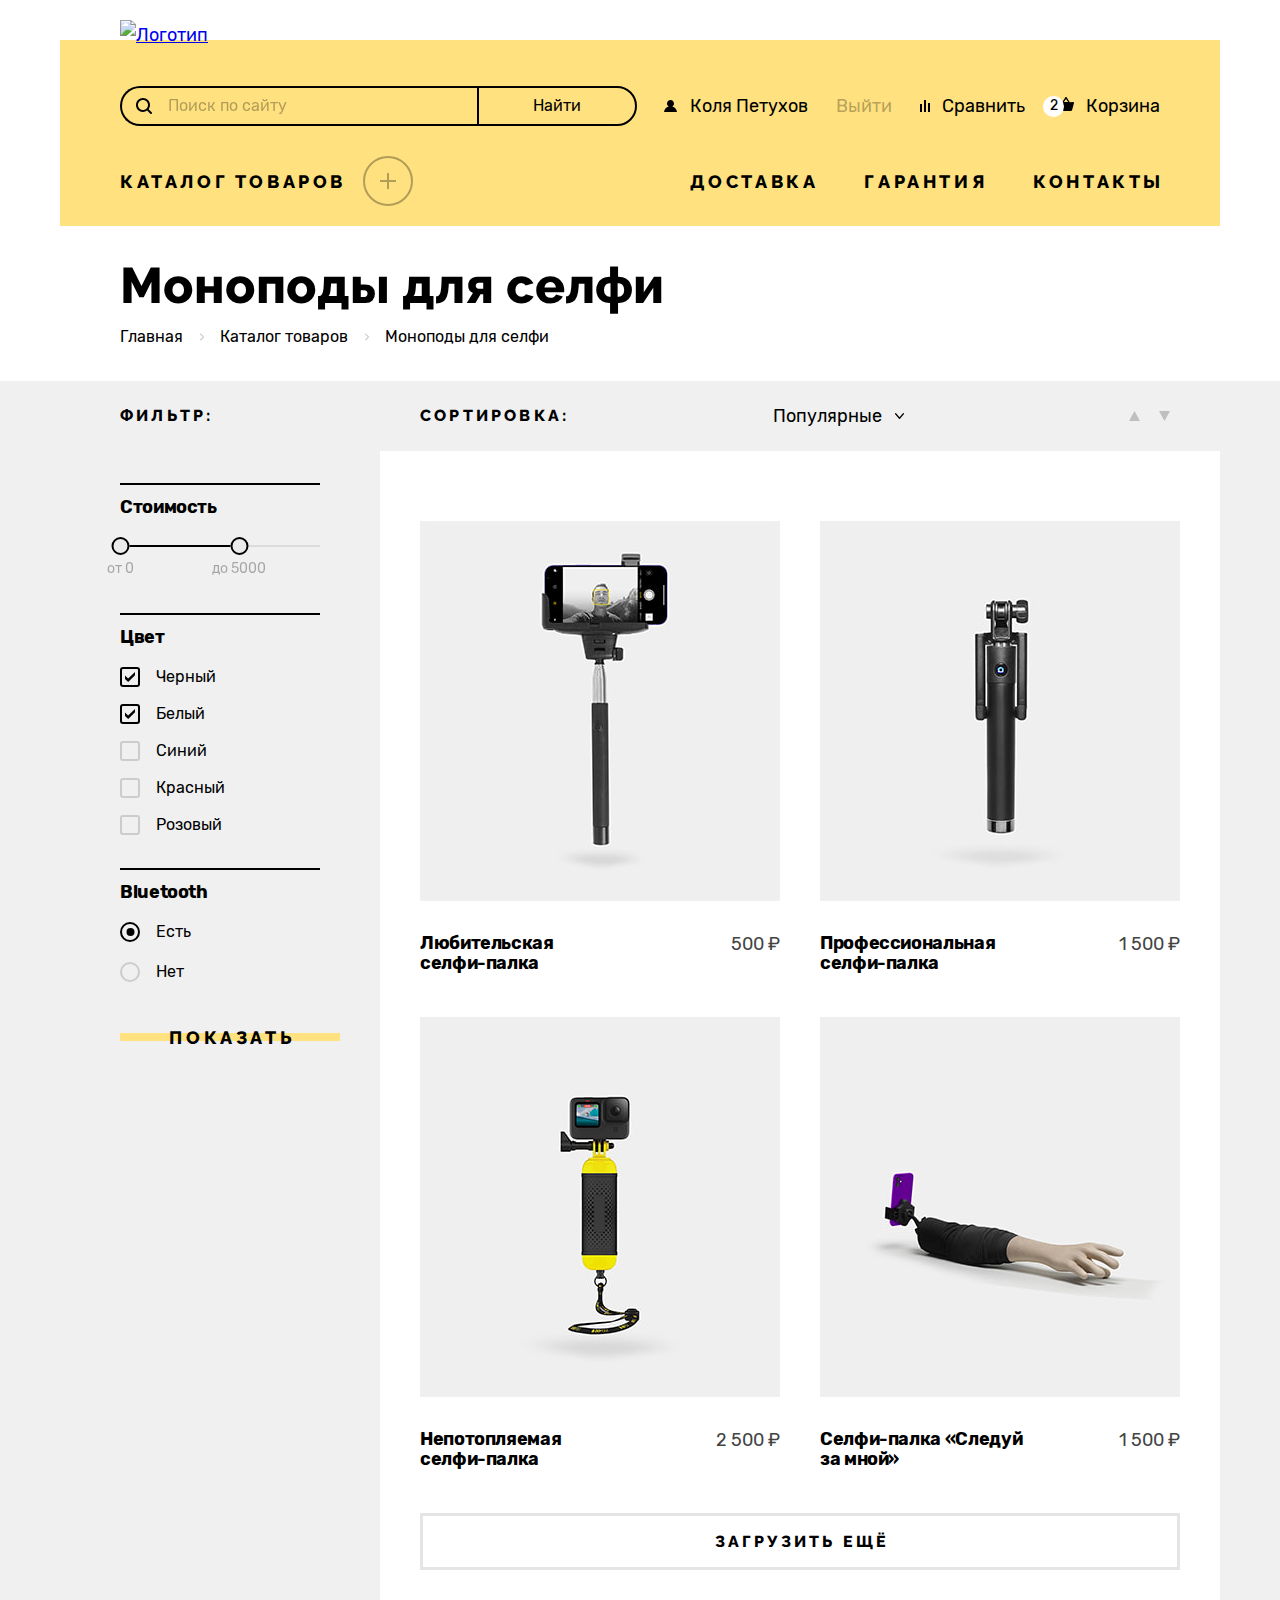
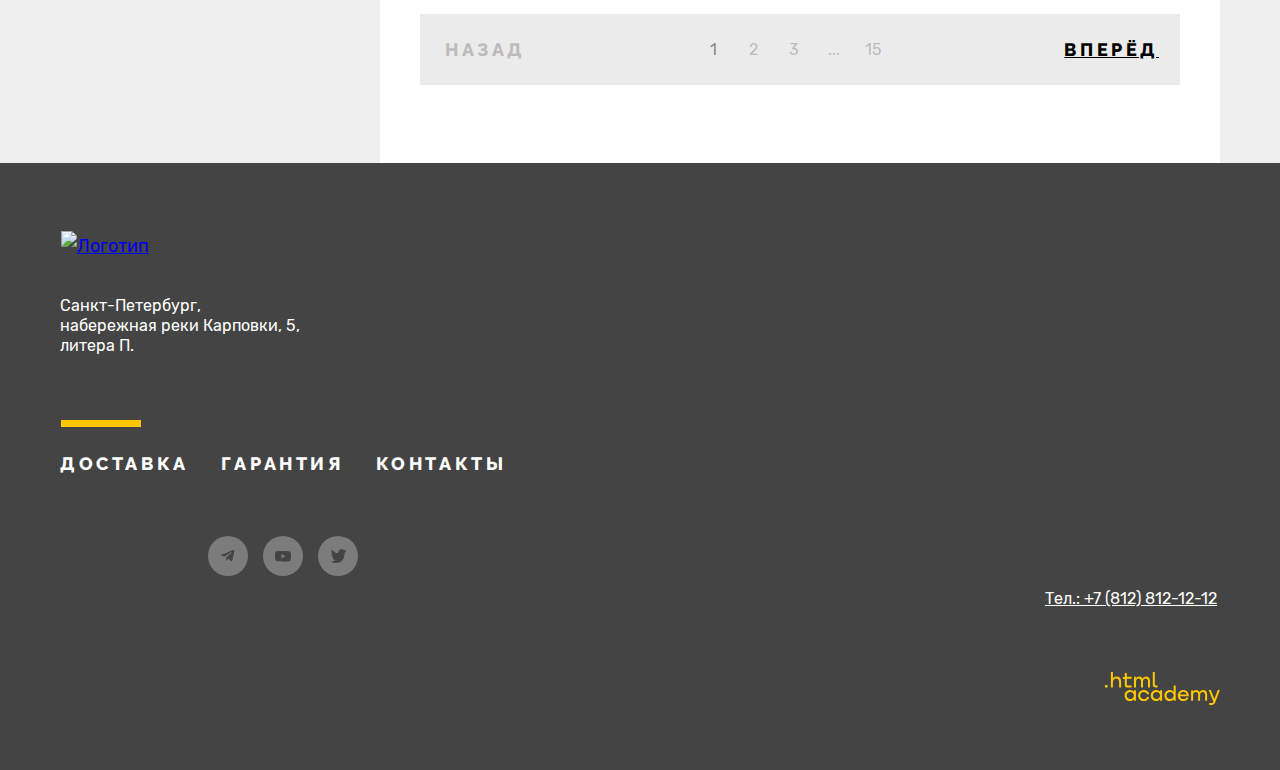
==== commit f427d724: "Рефакторинг сетки до чекбоксов и радиокнопок" ====
--- a/catalog.html
+++ b/catalog.html
@@ -87,7 +87,7 @@
 				</div>
 			</div>
 
-			<!-- Для выделения текущей страницы - ссылке добавить класс "is-current" и удалить класс "interactive-element" -->
+			<!-- Для выделения текущей страницы - <a> заменить на <span>, добавить класс "is-current" и удалить класс "interactive-element" -->
 
 			<nav class="main-navigation">
 				<div class="catalog-navigation">
@@ -136,6 +136,8 @@
 			<header class="inner-header container">
 				<h1 class="inner-title main-title">Моноподы для селфи</h1>
 
+				<!-- Для выделения текущей страницы - <a> заменить на <span> и удалить класс "interactive-element" -->
+
 				<ul class="breadcrumbs text-small reset-list">
 					<li class="breadcrumbs-item">
 						<a class="breadcrumbs-link interactive-element" href="./index.html">Главная</a>
@@ -158,7 +160,7 @@
 
 						<form class="filter-form" action="https://echo.htmlacademy.ru/" method="get">
 							<fieldset class="filter-group">
-								<legend class="filter-title filter-range-title text-bold">Стоимость</legend>
+								<legend class="filter-group-title text-bold">Стоимость</legend>
 
 								<div class="filter-range">
 									<div class="range-scale">
@@ -168,15 +170,18 @@
 													<span class="visually-hidden">Минимальная стоимость</span>
 												</button>
 												<label class="range-field">
-													от <input class="range-input normalize-input focus-outline" type="number" name="filter-min-price" value="0" min="0">
+													<input class="range-input normalize-input focus-outline" type="number" name="filter-min-price" min="0" placeholder="от 0">
+													<span class="range-label">от 0</span>
 												</label>
 											</div>
+
 											<div class="range-control range-control-max">
 												<button class="range-toggle normalize-button focus-outline" type="button">
 													<span class="visually-hidden">Максимальная стоимость</span>
 												</button>
 												<label class="range-field">
-													до <input class="range-input normalize-input focus-outline" type="number" name="filter-max-price" value="5000" min="0">
+													<input class="range-input normalize-input focus-outline" type="number" name="filter-max-price" min="0" placeholder="до 5000">
+													<span class="range-label">до 5000</span>
 												</label>
 											</div>
 										</div>
@@ -185,7 +190,7 @@
 							</fieldset>
 
 							<fieldset class="filter-group">
-								<legend class="filter-title text-bold">Цвет</legend>
+								<legend class="filter-group-title text-bold">Цвет</legend>
 
 								<ul class="filter-list text-small reset-list">
 									<li class="filter-item filter-checkbox">
@@ -227,7 +232,7 @@
 							</fieldset>
 
 							<fieldset class="filter-group">
-								<legend class="filter-title text-bold">Bluetooth</legend>
+								<legend class="filter-group-title text-bold">Bluetooth</legend>
 
 								<ul class="filter-list text-small reset-list">
 									<li class="filter-item filter-radio">
--- a/styles/styles.min.css
+++ b/styles/styles.min.css
@@ -1 +1 @@
-@font-face{font-family:"Rubik";font-style:normal;font-weight:400;src:url(../fonts/rubik/rubik-400.woff2)format("woff2");font-display:swap}@font-face{font-family:"Rubik";font-style:normal;font-weight:700;src:url(../fonts/rubik/rubik-700.woff2)format("woff2");font-display:swap}@font-face{font-family:"Raleway";font-style:normal;font-weight:800;src:url(../fonts/raleway/raleway-800.woff2)format("woff2");font-display:swap}*,::after,::before{box-sizing:border-box}html{height:100%}body{display:flex;flex-direction:column;min-width:1240px;min-height:100%;margin:0;font:18px/30px"Rubik","Arial",sans-serif;color:#444;background-color:#fff}img{max-width:100%;height:auto;object-fit:contain}.visually-hidden{position:absolute;width:1px;height:1px;margin:-1px;padding:0;white-space:nowrap;border:0;-webkit-clip-path:inset(100%);clip-path:inset(100%);clip:rect(0 0 0 0);overflow:hidden}.container{width:1160px;margin:0 auto}.main-container{flex-grow:1}.section-gap{margin-bottom:70px}.flex-center{display:flex;align-items:center;justify-content:center}.reset-list{margin:0;padding:0;list-style:none}.reset-paragraph{margin:0}.normalize-button{padding:0;font-family:inherit;text-align:center;border:0;cursor:pointer}.button,.normalize-button,.normalize-input{margin:0;background-color:transparent}.normalize-input{padding:0;font-family:inherit;border:0}.button{min-height:57px;padding:15px 21px 15px 25px;text-align:center;border:3px solid transparent;cursor:pointer}.button:disabled{opacity:.3;pointer-events:none}.button-yellow,.button-yellow-wrapper{display:inline-flex}.button-yellow{position:relative;left:2.5%;z-index:1;align-items:center;justify-content:center;min-width:210px;max-width:305px;min-height:40px;margin:0;padding:10px 10px 9px 14px;text-align:center;text-decoration:none;background-color:transparent;border:0;cursor:pointer}.button-yellow::after,.button-yellow::before{position:absolute;top:50%;left:50%;width:105%;height:100%;content:""}.button-yellow::before{z-index:-1;transform:translate(-50%,-50%) scaleY(.2);background-color:#ffe17f;transition:100ms ease-in}.button-yellow::after{transform:translate(-50%,-50%);background-color:transparent}.button-yellow:hover::before{transform:translate(-50%,-50%) scaleY(1)}.button-yellow:focus{outline:0}.button-yellow:focus-visible::after{outline:2px solid #af4fff}@supports not selector(:focus-visible){.button-yellow:focus::after{outline:2px solid #af4fff}}.button-yellow:active::before{background-color:#fc3;transform:translate(-50%,-50%) scaleY(1);transition:100ms ease-out}.button-yellow:disabled{opacity:.3;pointer-events:none}.main-title,.subtitle{margin:0;font-family:"Raleway","Verdana",sans-serif;font-weight:800;font-size:50px;line-height:50px;color:#000}.subtitle{font-size:18px;line-height:21px;letter-spacing:.2em;text-transform:uppercase}.text-bold,.text-small{line-height:20px;color:#000}.text-bold{font-weight:700;font-size:18px;letter-spacing:-.02em}.text-small{font-size:16px}.interactive-element:hover{opacity:.6}.interactive-element:focus-visible{outline:2px solid #af4fff;outline-offset:2px}@supports not selector(:focus-visible){.interactive-element:focus{outline:2px solid #af4fff;outline-offset:2px}}.interactive-element:active{opacity:.3}.interactive-element:disabled{opacity:.1;pointer-events:none}.focus-outline:focus-visible,.site-search-button:focus-visible::before{outline:2px solid #af4fff;outline-offset:2px}@supports not selector(:focus-visible){.focus-outline:focus{outline:2px solid #af4fff;outline-offset:2px}}.logo{display:flex;width:145px;height:36px}.logo-image{object-fit:fill;transition:opacity 100ms ease-out}.page-header{padding:20px 60px 0;background:linear-gradient(rgba(255,255,255,0) 40px,#ffe17f 40px)}.page-header-inner{padding-bottom:20px}.page-header-logo,.user-menu{margin-bottom:30px}.user-menu{display:flex;align-items:flex-start}.site-search-form{display:flex;flex-grow:1;max-width:517px;min-width:485px;min-height:40px;margin-right:26px}.site-search-field{display:flex;flex-grow:1;max-width:359px;min-width:327px;margin-right:-2px}.site-search-input{width:calc(100% - 2px);margin:0;padding:8px 20px 8px 46px;font-family:inherit;background:url(../icons/stack.svg#header-site-search)no-repeat 14px center/16px 16px;background-color:transparent;border:2px solid #000;border-right:0;border-radius:50px 0 0 50px;-webkit-appearance:textfield;appearance:textfield}.site-search-input::placeholder{color:#000;opacity:.3}.site-search-input::-webkit-search-cancel-button,.site-search-input::-webkit-search-decoration,.site-search-input::-webkit-search-results-button,.site-search-input::-webkit-search-results-decoration{margin:0;-webkit-appearance:none;appearance:none}.site-search-input:focus{outline:0}.site-search-field:focus-within{z-index:1;outline:2px solid #af4fff;outline-offset:2px}.site-search-input:disabled{opacity:.3}.site-search-button{position:relative;width:160px;padding:8px 20px;border:2px solid #000;border-radius:0 50px 50px 0;transition:300ms ease-out}.site-search-button::before{position:absolute;top:-2px;left:-2px;width:calc(100% + 4px);height:calc(100% + 4px);content:""}.site-search-button:hover{color:#fff;background-color:#000}.site-search-button:focus{outline:0}@supports not selector(:focus-visible){.site-search-button:focus::before{outline:2px solid #af4fff;outline-offset:2px}}.site-search-button:active{color:rgba(255,255,255,.3);background-color:#000}.site-search-button:disabled{opacity:.3;pointer-events:none}.user-auth,.user-navigation{display:flex;align-items:flex-start}.user-navigation{min-width:497px;max-width:529px}.user-auth{column-gap:28px;min-width:231px;margin-right:26px}.logout-button,.user-button{padding:5px 0;text-decoration:none}.user-button{display:flex;color:#000}.user-button::before{flex-shrink:0;margin:9px 12px 0 0;background-repeat:no-repeat;background-size:100% 100%;content:""}.login-button::before{width:15px;height:12px;background-image:url(../icons/stack.svg#header-user-auth)}.logout-button{color:rgba(0,0,0,.3)}.logout-button:active,.logout-button:hover{color:#000}.compare-button{min-width:105px;margin-right:18px}.compare-button::before{width:10px;height:12px;background-image:url(../icons/stack.svg#header-user-compare)}.user-cart{position:relative}.cart-button{min-width:117px}.cart-button::before{width:16px;height:14px;margin-top:6px;background-image:url(../icons/stack.svg#header-user-cart)}.cart-counter{z-index:1;order:-1;align-self:flex-start;min-width:21px;max-width:43px;min-height:21px;margin:4.5px -6px 0 0;padding:2px 3px;font-size:14px;line-height:16px;text-align:center;background-color:#fff;border-radius:50px;overflow:hidden}.cart-popover{position:absolute;top:calc(100% + 5px);right:-77px;z-index:3;display:none;width:320px;min-height:134px;color:#fff;background-color:#000}.user-cart:focus-within .cart-popover{display:block}.cart-popover::before{position:absolute;top:-6px;left:50%;transform:translateX(-50%);width:14px;height:6px;background:url(../icons/stack.svg#popover-triangle)no-repeat 0 0/14px 6px;content:""}.cart-product-item{display:grid;grid-template-columns:1fr 10px;column-gap:23px;padding:20px}.cart-product-item+.cart-product-item{position:relative;margin-top:1px}.cart-product-item+.cart-product-item::before{position:absolute;top:-1px;left:0;width:100%;height:1px;background-color:rgba(255,255,255,.1);content:""}.cart-product-link{display:grid;grid-template-columns:39px 1fr;column-gap:23px;align-items:start;justify-self:start;padding-right:3px;text-decoration:none;color:inherit;transition:opacity 150ms ease-out}.cart-product-title{margin:0;font-weight:400;color:inherit}.cart-product-image{order:-1}.cart-product-remove{width:10px;height:10px;transition:opacity 150ms ease-out}.cart-product-remove::before{display:block;height:100%;background:url(../icons/stack.svg#cart-popover-cross)no-repeat 0 0/10px 10px;content:""}.cart-order-info{display:grid;grid-template-columns:120px 150px;column-gap:10px;min-height:44px;margin:0;padding:0 20px;background-color:#1a1a1a}.order-info-item{display:flex;align-items:center}.order-info-price{justify-content:flex-end}.order-info-description{margin:0}.cart-popover-button-container{padding:20px}.cart-popover-button{width:100%;min-height:50px;padding:14px 20px 14px 24px;background-color:#fff;transition:background-color 150ms ease-out,color 150ms ease-out}.cart-popover-button:hover{background-color:#ffe17f}.cart-popover-button:active{color:rgba(0,0,0,.3);background-color:#ffe17f}.cart-popover-button:not([href]){color:rgba(0,0,0,.3);pointer-events:none}.main-navigation{position:relative;z-index:2;display:grid;grid-template-columns:293px 1fr;column-gap:92px;align-items:start}.catalog-toggle{display:flex;text-align:left}.catalog-toggle-text{width:236px;margin-right:7px;padding:15px 0 14px}.catalog-toggle-icon{position:relative;align-self:center;flex-shrink:0;width:50px;height:50px;border:2px solid #000;border-radius:50%;opacity:.3;transition:opacity 100ms ease-in}.catalog-toggle-icon::after,.catalog-toggle-icon::before{position:absolute;width:16px;height:2px;background-color:#000;content:""}.catalog-toggle-icon::before{transform:rotate(90deg)}.catalog-toggle:active .catalog-toggle-icon,.catalog-toggle:hover .catalog-toggle-icon{opacity:1}.catalog-navigation-list{position:absolute;top:calc(100% - 19px);left:-60px;z-index:-1;display:none;grid-template-columns:222px 182px 182px;grid-auto-flow:row dense;gap:6px 30px;align-content:start;width:calc(100% + 120px);min-height:180px;padding:27px 60px;font-size:16px;line-height:18px;color:#000;background-color:#ffe17f}.catalog-navigation:focus-within .catalog-navigation-list{display:grid}.catalog-navigation:focus-within .catalog-toggle-icon::before{content:none}.catalog-navigation-item:nth-child(6){grid-column:1/2}.catalog-navigation-link{display:inline-flex;padding:6px 0;text-decoration:none;color:inherit}.catalog-navigation-link.is-current,.site-navigation-link.is-current{position:relative}.catalog-navigation-link.is-current::after,.page-footer-left::after{position:absolute;bottom:2px;width:100%;height:1px;background-color:#000;content:""}.site-navigation{display:flex;flex-wrap:wrap;gap:2px 46px;justify-self:end;margin-right:-4px}.site-navigation-link{display:block;padding:15px 0 14px;text-decoration:none;color:inherit}.site-navigation-link.is-current::after{position:absolute;left:0;bottom:8px;width:calc(100% - 3px);height:2px;background-color:#000;content:""}.page-footer{margin-top:auto;color:#fff;background-color:#444}.page-footer-wrapper{padding:62px 0 61px}.page-footer-logo{margin:0 0 29px 1px}.page-footer-columns{display:flex}.page-footer-left{position:relative;width:240px;margin-right:118px;padding:6px 0 87px}.page-footer-left::after{bottom:16px;left:1px;width:80px;height:7px;background-color:#ffc700}.page-footer-center{display:grid;align-self:flex-start;width:460px}.page-footer-right{display:flex;flex-direction:column;align-items:flex-end;width:180px;margin-left:auto;padding:13px 0 4px}.page-footer-address{font-style:normal;color:inherit}.footer-navigation{display:flex;flex-wrap:wrap;gap:10px 32px;margin-bottom:53px}.footer-navigation-link{position:relative;display:block;padding:10px 0 9px}.footer-navigation-link::after{position:absolute;left:5px;bottom:3px;width:calc(100% - 8px);height:2px;background-color:transparent;transition:background-color 150ms ease-out;content:""}.footer-navigation-link:active::after,.footer-navigation-link:hover::after,.footer-social-link:active,.footer-social-link:hover{background-color:#ffc700}.footer-social{display:flex;flex-wrap:wrap;gap:15px;justify-self:center;max-width:315px;margin-left:-15px}.footer-social-link{position:relative;z-index:1;width:40px;height:40px;background-color:rgba(255,255,255,.3);border-radius:50%;transition:background-color 150ms ease-out}.footer-social-link::before{width:18px;height:18px;background-repeat:no-repeat;background-size:100% 100%;transition:opacity 150ms ease-out;content:""}.footer-social-telegram::before{background-image:url(../icons/stack.svg#footer-telegram)}.footer-social-youtube::before{background-image:url(../icons/stack.svg#footer-youtube)}.footer-social-twitter::before{background-image:url(../icons/stack.svg#footer-twitter)}.footer-social-link::after{position:absolute;z-index:-1;width:100%;height:100%;content:""}.footer-social-link:active::before{opacity:.3}.footer-social-link:focus{outline:0}.footer-social-link:focus-visible::after,.services-button.is-current:focus-visible::after{outline:2px solid #af4fff;outline-offset:2px}@supports not selector(:focus-visible){.footer-social-link:focus::after{outline:2px solid #af4fff;outline-offset:2px}}.page-footer-right>:nth-last-child(2){margin-bottom:63px}.page-footer-link{text-decoration:none;color:inherit;transition:color 150ms ease-out,opacity 150ms ease-out}.page-footer-phone{display:block;width:175px;margin-bottom:16px;text-decoration:underline}.page-footer-phone:last-of-type{margin-bottom:0}.page-footer-link:hover{color:#ffc700}.page-footer-link:active{color:#ffc700;opacity:.3}.page-footer-developer{width:115px;height:33px;margin-top:auto}.page-footer-developer::before{display:block;height:100%;-webkit-mask-image:url(../icons/stack.svg#footer-developer);mask-image:url(../icons/stack.svg#footer-developer);-webkit-mask-repeat:no-repeat;mask-repeat:no-repeat;-webkit-mask-size:100% 100%;mask-size:100% 100%;background-color:#ffc700;transition:background-color 150ms ease-out,opacity 150ms ease-out;content:""}.page-footer-developer:hover::before{background-color:#fff}.page-footer-developer:active::before{background-color:#fff;opacity:.3}.slider{position:relative;z-index:1;background:linear-gradient(#ffe17f 134px,rgba(255,255,255,0) 134px)}.slider-card{display:none}.slider-card.is-active{display:grid;grid-template-columns:repeat(2,1fr);column-gap:40px;align-items:start}.slider-image-wrapper{width:560px;height:560px;margin-top:-16px}.slider-content{padding:106px 0 38px}.slider-title{margin-bottom:28px}.slider-description{margin:0 0 18px}.slider-description:last-of-type{margin-bottom:50px}.slider-link-wrapper{margin-bottom:50px}.slider-features{display:grid;grid-template-columns:repeat(3,auto);gap:20px;justify-content:start;margin:0}.slider-features-big-gap{gap:41px}.slider-feature{display:flex;flex-direction:column}.slider-feature-title{font-size:16px}.slider-feature-description{order:-1;margin:0 0 12px;font-size:36px;color:#000}.slider-controls{position:absolute;top:195px;left:30px;z-index:1;display:flex;justify-content:space-between;width:530px}.slider-button{width:20px;height:60px;background-image:url(../icons/stack.svg#slider-arrow);background-repeat:no-repeat;background-size:100% 100%;transition:opacity 50ms ease-out}.slider-next{transform:rotate(180deg)}.slider-pagination{display:flex;justify-content:center;gap:20px;margin-top:-12px;padding:0 60px;counter-reset:slider}.slider-pagination-button{width:12px;height:12px;counter-increment:slider}.slider-pagination-button::before{position:absolute;top:13px;right:49px;z-index:-1;display:flex;align-items:center;justify-content:flex-end;min-width:250px;height:135px;font-weight:700;font-size:180px;line-height:30px;text-align:right;color:#fff;content:none}.slider-pagination-button::after{display:block;height:100%;background-color:#fff;border:2px solid #000;border-radius:50%;transition:opacity 50ms ease-out;content:""}.slider-pagination-button.is-current::before{content:counter(slider,decimal-leading-zero)}.slider-pagination-button.is-current::after{background-color:#000}.slider-pagination-button:hover::after{opacity:.6}.index-catalog-link:active,.slider-pagination-button:active::after{opacity:.3}.slider-pagination-button:disabled::after{opacity:.1}.index-catalog-cards{display:grid;grid-template-columns:repeat(6,1fr);gap:40px}.index-catalog-card{display:grid}.index-catalog-link{display:flex;flex-direction:column;text-decoration:none;transition:opacity 150ms ease-out}.index-catalog-link::before{height:160px;margin-bottom:33px;background-color:#ffe17f;background-repeat:no-repeat;background-size:100% 100%;transition:background-color 150ms ease-out;content:""}.index-catalog-virtual::before{background-image:url(../icons/stack.svg#index-catalog-virtual)}.index-catalog-monopods::before{background-image:url(../icons/stack.svg#index-catalog-monopods)}.index-catalog-cameras::before{background-image:url(../icons/stack.svg#index-catalog-cameras)}.index-catalog-bracelets::before{background-image:url(../icons/stack.svg#index-catalog-bracelets)}.index-catalog-watches::before{background-image:url(../icons/stack.svg#index-catalog-watches)}.index-catalog-quadcopters::before{background-image:url(../icons/stack.svg#index-catalog-quadcopters)}.index-catalog-link:hover::before{background-color:#ffc700}.index-catalog-link:active::before{background-color:#ffe17f}.index-catalog-title{min-height:60px;line-height:24px;letter-spacing:-.02em;text-transform:none}.services{background:linear-gradient(rgba(255,255,255,0) 102px,#f0f0f0 102px)}.services-wrapper{display:grid;grid-template-columns:287px 1fr;padding-bottom:72px}.services-controls{position:relative;display:grid;row-gap:35px;justify-content:start;align-content:start;padding:64px 7px 65px 0}.services-button.is-current::after,.services-controls::after{position:absolute;top:0;height:100%;background-color:#000;content:""}.services-controls::after{right:0;width:7px}.services-button{min-width:152.5px;max-width:210px}.services-button-text{display:block;transition:transform 300ms ease-out}.services-button.is-current{position:relative;left:2.5%;z-index:1;padding:9px 10px 10px 14px;color:#ffe17f;text-align:center;background-color:transparent;border:0;cursor:pointer}.services-button.is-current::after{left:-2.5%;z-index:-1;width:280px}.services-button.is-current:focus-visible{outline:0}@supports not selector(:focus-visible){.services-button.is-current:focus{outline:0}}@supports not selector(:focus-visible){.services-button.is-current:focus::after{outline:2px solid #af4fff;outline-offset:2px}}.services-button.is-current:active .services-button-text,.services-button.is-current:focus-visible .services-button-text,.services-button.is-current:hover .services-button-text{transform:translateX(26px)}@supports not selector(:focus-visible){.services-button.is-current:focus .services-button-text{transform:translateX(26px)}}.services-tab{display:none;justify-content:space-between;padding:73px 28px 72px 116px}.services-delivery{padding-right:60px}.services-tab.is-active{display:flex}.services-content{width:480px}.services-title{margin-bottom:34px}.services-description{margin:0 0 18px}.services-description:last-of-type{margin-bottom:0}.services-tab::after{background-repeat:no-repeat;background-size:100% 100%;content:""}.services-delivery::after{width:139px;height:165px;margin:4px 0 5px;background-image:url(../icons/stack.svg#services-delivery)}.services-warranty::after{width:172px;height:195px;margin:-11px 0-10px;background-image:url(../icons/stack.svg#services-warranty)}.services-credit::after{width:156px;height:188px;margin:-7px 0;background-image:url(../icons/stack.svg#services-credit)}.on-order-button{display:grid;grid-template-columns:125px 1fr 125px;min-height:100px;text-decoration:none;color:#000;background-color:#f0f0f0;transition:opacity 150ms ease-out}.on-order-button-text{padding:41px 59px 36px 63px;font-size:20px;line-height:23px;text-align:center}.on-order-button::before{background:url(../icons/stack.svg#on-order-delivery)no-repeat center/47px 32px;background-color:#ffe17f;transition:background-color 150ms ease-out;content:""}.on-order-button-icon{align-self:center;justify-self:center;width:40px;height:40px;background-color:rgba(220,220,220,.5);border-radius:50%;content:""}.on-order-button-icon::before{width:2px;height:12px;background-image:url(../icons/stack.svg#on-order-info);background-repeat:no-repeat;background-size:100% 100%;opacity:.3;transition:opacity 150ms ease-out;content:""}.on-order-button:active::before,.on-order-button:hover::before{background-color:#ffc700}.on-order-button:active .on-order-button-icon::before,.on-order-button:hover .on-order-button-icon::before{opacity:1}.on-order-button:active{opacity:.3}.company-info{display:grid;grid-template-columns:520px 532px;justify-content:space-between}.company-info-block{position:relative;padding:47px 15px 0 0}.about-delivery-item::before,.company-info-block::before{position:absolute;top:0;left:0;width:84px;height:7px;background-color:#000;content:""}.about{width:515px}.company-info-title{margin-bottom:48px}.company-info-content{display:grid;row-gap:30px}.company-info-description{width:500px;margin:0}.about-delivery-list{display:grid;row-gap:19px;margin-left:2px}.about-delivery-item{position:relative;padding-left:34px}.about-delivery-item::before{top:6px;width:8px;height:8px;background-color:#ffc700;border-radius:50%}.about-more-wrapper,.contacts-feedback-wrapper{justify-self:start}.about-more{min-width:257.5px}.company-info-subtitle{margin:0 0 15px;font-weight:700;font-size:24px;line-height:30px}.contacts-address{font-style:normal}.contacts-phone{display:inline-flex;color:inherit}.contacts-feedback{min-width:247px}.subscription{background-color:#f0f0f0}.subscription-wrapper{display:grid;row-gap:144px;padding:64px 0 56px}.subscription-info-wrapper{display:grid;grid-template-columns:350px 1fr;column-gap:250px;padding:0 7px}.subscription-description-wrapper{padding-top:10px}.subscription-description{margin:0 0 18px}.subscription-description:last-of-type{margin-bottom:0}.subscription-form-wrapper{display:grid;grid-template-columns:810px 1fr;column-gap:138px;padding:0 1px}.subscription-form{display:flex;align-self:end}.subscription-label{display:flex;flex-grow:1}.subscription-field{flex-grow:1;padding:13px 16px 11px;font:inherit;color:inherit;border-bottom:3px solid #c4c4c4}.subscription-field::placeholder{color:inherit;opacity:.5}.subscription-field:focus{outline:0;background-color:#dcdcdc}.subscription-field.has-error{border-bottom-color:#ff3d3d}.subscription-field:disabled{opacity:.3}.subscription-button{min-width:253px;max-width:333px;border-color:#c4c4c4;transition:color 100ms ease-out,background-color 100ms ease-out,border-color 100ms ease-out}.subscription-button:hover{color:#fff;background-color:#000;border-color:#000}.subscription-button:active{color:rgba(255,255,255,.3);background-color:#000;border-color:#000}.subscription-remark{display:flex;align-self:center;justify-self:end}.subscription-remark::before{flex-shrink:0;width:16px;height:16px;margin:7px 16px 0 0;background-image:url(../icons/stack.svg#subscription-tick);background-repeat:no-repeat;background-size:100% 100%;content:""}.inner-header{padding:36px 40px 24px 60px}.inner-title{margin-bottom:15px}.breadcrumbs{display:flex;flex-wrap:wrap}.breadcrumbs-item{display:flex;align-items:center;margin:0 17px 10px 0}.breadcrumbs-item:last-child{margin-right:0}.breadcrumbs-item::before{width:4px;height:8px;margin-right:16px;background:url(../icons/stack.svg#breadcrumbs-divider)no-repeat center/contain;opacity:.2;content:""}.breadcrumbs-item:first-child::before{content:none}.breadcrumbs-link{text-decoration:none;color:#000;transition:opacity 150ms ease-out}.catalog{background-color:#f0f0f0}.catalog-wrapper{display:grid;grid-template-columns:320px 1fr}.catalog-subtitle{font-size:16px;line-height:19px}.catalog-result{display:flex;flex-direction:column}.catalog-filter{padding:25px 40px 64px 60px}.catalog-filter-title{margin:0 20px 60px 0}.filter-group{margin:0 20px 35px 0;padding:0;border:0}.filter-title{position:relative;width:100%;margin-bottom:20px;padding:12px 0 0}.filter-title::before{position:absolute;bottom:100%;left:0;width:100%;border-bottom:2px solid #000;content:""}.filter-button{width:210px}.filter-button::after,.filter-button::before{max-width:220px}.filter-range-title{margin-bottom:28px}.filter-range{min-height:35px}.range-scale{position:relative;border-bottom:2px solid #dcdcdc}.range-bar{position:absolute;top:0;left:0;width:119px;border-bottom:2px solid #000}.range-control{position:absolute;top:-8px;display:grid;row-gap:4px}.range-control-min{left:0;transform:translateX(-50%)}.range-control-max{right:0;transform:translateX(50%)}.range-toggle{position:relative;justify-self:center;width:18px;height:18px;background-color:#f0f0f0}.range-toggle::before{position:absolute;top:0;left:0;z-index:1;width:100%;height:100%;background-color:#ebebeb;border:2px solid #000;border-radius:50%;transition:50ms ease-out;content:""}.range-toggle:hover::before{opacity:.5}.range-toggle:active::before{background-color:#000;opacity:1}.range-input{display:block;width:32px;height:18px;padding:2px 1px 0 2px;font-size:14px;line-height:20px;text-align:center;color:#000}.range-control-max .range-input{width:72px}.range-input::placeholder{color:#000;opacity:.3}.filter-checkbox{margin-bottom:17px}.filter-radio{margin-bottom:20px}.filter-item:last-child{margin-bottom:0}.filter-control{display:inline-flex;vertical-align:top}.filter-mark{position:relative;flex-shrink:0;width:20px;height:20px;transition:opacity 50ms ease-out;cursor:pointer}.filter-mark::after{position:absolute;top:0;left:0;width:100%;height:100%;border:2px solid #ccc;content:""}.filter-input:checked+.filter-mark::after{border-color:#000}.filter-mark-checkbox::after{border-radius:3px}.filter-mark-radio::after{border-radius:50%}.filter-input-checkbox:checked+.filter-mark-checkbox::before{width:10px;height:10px;background:url(../icons/stack.svg#filter-tick);background-repeat:no-repeat;background-size:10px 10px;content:""}.filter-input-radio:checked+.filter-mark-radio::before{width:8px;height:8px;background-color:#000;border-radius:50%;transform:translateX(.5px);content:""}.filter-label{padding-left:16px;transition:opacity 50ms ease-out;cursor:pointer}.filter-control:hover .filter-label,.filter-control:hover .filter-mark{opacity:.6}.filter-input:focus-visible+.filter-mark{outline:2px solid #af4fff;outline-offset:2px}@supports not selector(:focus-visible){.filter-input:focus+.filter-mark{outline:2px solid #af4fff;outline-offset:2px}}.filter-control:active .filter-label,.filter-control:active .filter-mark{opacity:.3}.filter-input:disabled+.filter-mark,.filter-input:disabled~.filter-label{opacity:.1;pointer-events:none}.catalog-sorting{display:flex;align-items:flex-start;justify-content:space-between;padding:20px 40px}.catalog-sorting-title{max-width:270px;margin-top:5px}.sorting-select{min-width:142px;margin-right:2px;padding:0 32px 0 0;font:inherit;color:#000;background:url(../icons/stack.svg#sorting-select-icon)no-repeat right top/30px 30px;background-color:transparent;border:0;cursor:pointer;-webkit-appearance:none;appearance:none}.sorting-order{display:flex}.sorting-order-button{width:30px;height:30px}.sorting-order-button::before{width:11px;height:10px;background:url(../icons/stack.svg#sorting-order-icon)no-repeat;opacity:.2;content:""}.sorting-order-down::before{transform:rotate(180deg)}.sorting-order-button:hover::before{opacity:.5}.product-link.new:hover .product-title,.sorting-order-button:active::before{opacity:1}.catalog-products{display:flex;flex-direction:column;flex-grow:1;padding:70px 40px 78px;background-color:#fff}.catalog-product-cards{display:grid;grid-template-columns:repeat(2,1fr);gap:44px 40px;margin-bottom:44px}.product-card{display:grid}.product-link{position:relative;text-decoration:none}.product-image-wrapper{position:relative;height:380px;margin-bottom:32px;background-color:#f0f0f0}.product-image-wrapper::before{position:absolute;top:0;left:0;z-index:1;width:100%;height:100%;background-color:transparent;content:""}.product-link.new .product-image-wrapper::before{transition:background-color 300ms ease-out}.product-link:active .product-image-wrapper::before,.product-link:hover .product-image-wrapper::before{background-color:rgba(240,240,240,.8)}.product-info,.product-title{transition:opacity 150ms ease-out}.product-info{display:flex;justify-content:space-between}.product-link.new .product-info{transition:opacity 300ms ease-out}.product-title{flex-shrink:0;width:230px;margin:0 20px 0 0}.modal-close-button:hover::before,.product-link.new:active .product-info,.product-link.new:hover .product-info,.product-link:hover .product-title{opacity:.6}.product-link:active .product-title{opacity:1}.modal-close-button:active::before,.product-link:active .product-info{opacity:.3}.product-price{padding-top:1px;font-size:18px;line-height:21px;text-align:right;color:#444}.product-more{position:absolute;top:170px;left:50%;transform:translateX(-50%);width:max-content;max-width:260px;opacity:0;transition:opacity 150ms ease-out;pointer-events:none}.product-link.new .product-more{transition:opacity 300ms ease-out}.product-image-wrapper::before,.product-more::before{transition:background-color 150ms ease-out}.product-more::after{content:none}.product-link:active .product-more,.product-link:hover .product-more{opacity:1}.product-link:active .product-more::before{background-color:#ffc700}.new{position:relative}.new::before{position:absolute;top:27px;right:27px;z-index:1;display:flex;align-items:center;justify-content:center;width:60px;height:60px;padding:0 0 2px 3px;font-family:"Raleway","Verdana",sans-serif;font-weight:800;font-size:14px;line-height:16px;letter-spacing:.2em;text-transform:uppercase;color:rgba(0,0,0,.6);border:2px solid rgba(0,0,0,.6);border-radius:50%;content:"New"}.catalog-show-more{margin:auto 0 44px;font-size:16px;line-height:19px;background-color:transparent;border:3px solid #e5e5e5;transition:border-color 100ms ease-out,opacity 100ms ease-out;cursor:pointer}.catalog-show-more:hover{border-color:#000}.catalog-show-more:active{border-color:#000;opacity:.3}.catalog-pagination{display:grid;grid-template-columns:200px max-content 213px;align-items:start;justify-content:space-between;background-color:#ebebeb}.pagination-button{max-width:200px;padding:25px 21px 25px 25px;text-align:center;transition:background-color 50ms ease-out,color 50ms ease-out}.pagination-button.is-disabled{color:rgba(68,68,68,.3)}.pagination-backward{justify-self:start}.pagination-forward{justify-self:end}.pagination-button:focus-visible{background-color:#f0f0f0}@supports not selector(:focus-visible){.pagination-button:focus{background-color:#f0f0f0}}.pagination-button:hover{background-color:#dcdcdc}.pagination-button.is-disabled:hover{color:rgba(68,68,68,.3);background-color:transparent}.pagination-button:active{color:rgba(0,0,0,.3);background-color:#dcdcdc}.pagination-list{display:flex;flex-wrap:wrap;align-self:center;max-width:300px;margin:16px 0 15px}.pagination-divider,.pagination-link{display:block;min-width:40px;max-width:65px;padding:10px 4px;text-align:center;text-decoration:none;color:rgba(68,68,68,.3);white-space:nowrap}.pagination-link.is-current,.pagination-link.is-current:hover{color:rgba(68,68,68,.6)}.pagination-link{transition:color 50ms ease-out}.pagination-link:hover{color:#444}.pagination-link:active{color:rgba(68,68,68,.1)}.modal-container{position:fixed;top:0;left:0;z-index:100;display:flex;width:100%;height:100%;background-color:rgba(240,240,240,.9);transition:display 300ms ease-out 50ms}.modal-container-close{display:none}.modal{position:relative;padding:62px 70px;background-color:#fff;border:10px solid #000;box-shadow:0 10px 0 rgba(0,0,0,.1)}.modal-on-order{width:920px}.modal-close-button{position:absolute;top:74px;right:70px;width:26px;height:26px}.modal-close-button::before{display:block;height:100%;background:url(../icons/stack.svg#modal-cross)no-repeat 0 0/26px 26px;content:""}.modal-close-button::after{position:fixed;inset:0;z-index:-1;content:""}.modal-title{max-width:650px;margin-bottom:42px}.on-order-form{display:grid;grid-template-columns:360px 140px 180px;column-gap:40px}.on-order-group{min-height:114px;margin:0 0 42px}.on-order-email{grid-column:2/4}.on-order-goods{grid-column:1/3;margin-bottom:22px}.on-order-control{display:flex;flex-direction:column}.on-order-label{margin-bottom:14px}.on-order-field{padding:18px 58px 18px 18px;font-family:inherit;background-repeat:no-repeat;background-position:right 18px top 22px;background-size:15px 12px;background-color:#f0f0f0;border:2px solid transparent;transition:background-color 150ms ease-out}.on-order-field::placeholder{color:#000;opacity:.3}.on-order-field-name{background-image:url(../icons/stack.svg#modal-customer-name)}.on-order-field-email{background-image:url(../icons/stack.svg#modal-customer-email)}.on-order-field-goods{padding-right:18px;background:#f0f0f0}.on-order-field:not(:placeholder-shown){background-color:#ebebeb}.on-order-field:hover{background-color:#dcdcdc}.on-order-field:disabled{opacity:.3}.on-order-field:disabled:hover,.on-order-number-input:disabled:hover{background-color:#f0f0f0}.on-order-field:not(:placeholder-shown):disabled:hover{background-color:#ebebeb}.on-order-field.has-error{border:2px solid #ff3d3d}.on-order-message{display:none;margin:2px 0-2px;font-size:14px;line-height:20px;color:#000}.on-order-message.is-shown{display:block}.on-order-error{display:block;color:#ff3d3d}.form-button-wrapper{grid-column:1/-1;justify-self:start}.on-order-form-button{min-width:191px;max-width:280px}.on-order-number{min-height:94px}.on-order-label-tooltip{display:flex;margin-bottom:14px}.on-order-field-number{display:grid;grid-template-columns:repeat(3,60px)}.on-order-field-number.has-error{outline:2px solid #ff3d3d}.on-order-number-input{padding:20px 4px 20px 5px;font-family:inherit;text-align:center;background-color:#f0f0f0;border:0;transition:background-color 150ms ease-out;-webkit-appearance:textfield;appearance:textfield}.on-order-number-input::-webkit-inner-spin-button,.on-order-number-input::-webkit-outer-spin-button{margin:0;-webkit-appearance:none;appearance:none}.on-order-number-input:hover{background-color:#dcdcdc}.on-order-number-button{padding:22px;background-color:#f0f0f0;border:0;transition:background-color 150ms ease-out;cursor:pointer}.on-order-number-button::before{width:16px;height:16px;background-repeat:no-repeat;background-position:center;background-size:contain;transition:opacity 150ms ease-out;content:""}.on-order-number-minus::before{background-image:url(../icons/stack.svg#modal-number-minus)}.on-order-number-plus::before{background-image:url(../icons/stack.svg#modal-number-plus)}.on-order-number-button:hover{background-color:#ebebeb}.on-order-number-button:hover::before{opacity:.6}.on-order-number-button:focus-visible,.on-order-number-input:focus{outline:2px solid #af4fff;outline-offset:-2px}@supports not selector(:focus-visible){.on-order-number-button:focus{outline:2px solid #af4fff;outline-offset:-2px}}.on-order-number-button:active{background-color:#f0f0f0}.on-order-number-button:active::before{opacity:.3}.on-order-number-button:disabled,.on-order-number-input:disabled{opacity:.3;pointer-events:none}.on-order-number-button:disabled::before{opacity:.3}.on-order-form-tooltip{position:relative;flex-shrink:0;width:26px;height:26px;margin:-3px 0-3px 8px}.form-tooltip-toggle{width:100%;height:100%;background-color:#ffe17f;border-radius:50%}.form-tooltip-toggle::before{width:4px;height:12px;background:url(../icons/stack.svg#modal-tooltip-icon)no-repeat 0 0/4px 12px;content:""}.form-tooltip-text{position:absolute;right:-34px;z-index:10;display:none;width:200px;margin-top:10px;padding:19px 21px 21px;color:#fff;background-color:#000;box-shadow:0 10px 0 rgba(0,0,0,.1)}.form-tooltip-text::before{position:absolute;top:-6px;right:40px;width:14px;height:6px;background:url(../icons/stack.svg#popover-triangle)no-repeat 0 0/14px 6px;content:""}.form-tooltip-toggle:focus{outline:0}.form-tooltip-toggle:focus+.form-tooltip-text,.form-tooltip-toggle:hover+.form-tooltip-text{display:block}+@font-face{font-family:"Rubik";font-style:normal;font-weight:400;src:url(../fonts/rubik/rubik-400.woff2)format("woff2");font-display:swap}@font-face{font-family:"Rubik";font-style:normal;font-weight:700;src:url(../fonts/rubik/rubik-700.woff2)format("woff2");font-display:swap}@font-face{font-family:"Raleway";font-style:normal;font-weight:800;src:url(../fonts/raleway/raleway-800.woff2)format("woff2");font-display:swap}*,::after,::before{box-sizing:border-box}html{height:100%}body{display:flex;flex-direction:column;min-width:1240px;min-height:100%;margin:0;font:18px/30px"Rubik","Arial",sans-serif;color:#444;background-color:#fff}img{max-width:100%;height:auto;object-fit:contain}.visually-hidden{position:absolute;width:1px;height:1px;margin:-1px;padding:0;white-space:nowrap;border:0;-webkit-clip-path:inset(100%);clip-path:inset(100%);clip:rect(0 0 0 0);overflow:hidden}.container{width:1160px;margin:0 auto}.main-container{flex-grow:1}.section-gap{margin-bottom:70px}.flex-center{display:flex;align-items:center;justify-content:center}.reset-list{margin:0;padding:0;list-style:none}.reset-paragraph{margin:0}.normalize-button{padding:0;font-family:inherit;text-align:center;border:0;cursor:pointer}.button,.normalize-button,.normalize-input{margin:0;background-color:transparent}.normalize-input{padding:0;font:inherit;color:inherit;border:0}.button{min-height:57px;padding:15px 21px 15px 25px;text-align:center;border:3px solid transparent;cursor:pointer}.button:disabled{opacity:.3;pointer-events:none}.button-yellow-wrapper{display:inline-flex}.button-yellow{position:relative;left:2.5%;z-index:1;display:block;min-width:210px;max-width:310px;min-height:40px;margin:0;padding:10px 10px 9px 14px;text-align:center;text-decoration:none;background-color:transparent;border:0;cursor:pointer}.button-yellow::after,.button-yellow::before{position:absolute;top:50%;left:50%;width:105%;height:100%;content:""}.button-yellow::before{z-index:-1;transform:translate(-50%,-50%) scaleY(.2);background-color:#ffe17f;transition:100ms ease-in}.button-yellow::after{transform:translate(-50%,-50%);background-color:transparent}.button-yellow:hover::before{transform:translate(-50%,-50%) scaleY(1)}.button-yellow:focus{outline:0}.button-yellow:focus-visible::after{outline:2px solid #af4fff}@supports not selector(:focus-visible){.button-yellow:focus::after{outline:2px solid #af4fff}}.button-yellow:active::before{background-color:#fc3;transform:translate(-50%,-50%) scaleY(1);transition:100ms ease-out}.button-yellow:disabled{opacity:.3;pointer-events:none}.main-title,.subtitle{margin:0;font-family:"Raleway","Verdana",sans-serif;font-weight:800;font-size:50px;line-height:50px;color:#000}.subtitle{font-size:18px;line-height:21px;letter-spacing:.2em;text-transform:uppercase}.text-bold,.text-small{line-height:20px;color:#000}.text-bold{font-weight:700;font-size:18px;letter-spacing:-.02em}.text-small{font-size:16px}.interactive-element:hover{opacity:.6}.interactive-element:focus-visible{outline:2px solid #af4fff;outline-offset:2px}@supports not selector(:focus-visible){.interactive-element:focus{outline:2px solid #af4fff;outline-offset:2px}}.interactive-element:active{opacity:.3}.interactive-element:disabled{opacity:.1;pointer-events:none}.focus-outline:focus-visible,.site-search-button:focus-visible::before{outline:2px solid #af4fff;outline-offset:2px}@supports not selector(:focus-visible){.focus-outline:focus{outline:2px solid #af4fff;outline-offset:2px}}.logo{display:flex;width:145px;height:36px}.logo-image{object-fit:fill;transition:opacity 100ms ease-out}.page-header{padding:20px 60px 0;background:linear-gradient(rgba(255,255,255,0) 40px,#ffe17f 40px)}.page-header-inner{padding-bottom:20px}.page-header-logo,.user-menu{margin-bottom:30px}.user-menu{display:flex;align-items:flex-start}.site-search-form{display:flex;flex-grow:1;max-width:517px;min-width:485px;min-height:40px;margin-right:26px}.site-search-field{display:flex;flex-grow:1;max-width:359px;min-width:327px;margin-right:-2px}.site-search-input{width:calc(100% - 2px);margin:0;padding:8px 20px 8px 46px;font-family:inherit;background:url(../icons/stack.svg#header-site-search)no-repeat 14px center/16px 16px;background-color:transparent;border:2px solid #000;border-right:0;border-radius:50px 0 0 50px;-webkit-appearance:textfield;appearance:textfield}.site-search-input::placeholder{color:#000;opacity:.3}.site-search-input::-webkit-search-cancel-button,.site-search-input::-webkit-search-decoration,.site-search-input::-webkit-search-results-button,.site-search-input::-webkit-search-results-decoration{margin:0;-webkit-appearance:none;appearance:none}.site-search-input:focus{outline:0}.site-search-field:focus-within{z-index:1;outline:2px solid #af4fff;outline-offset:2px}.site-search-input:disabled{opacity:.3}.site-search-button{position:relative;width:160px;padding:8px 20px;border:2px solid #000;border-radius:0 50px 50px 0;transition:300ms ease-out}.site-search-button::before{position:absolute;top:-2px;left:-2px;width:calc(100% + 4px);height:calc(100% + 4px);content:""}.site-search-button:hover{color:#fff;background-color:#000}.site-search-button:focus{outline:0}@supports not selector(:focus-visible){.site-search-button:focus::before{outline:2px solid #af4fff;outline-offset:2px}}.site-search-button:active{color:rgba(255,255,255,.3);background-color:#000}.site-search-button:disabled{opacity:.3;pointer-events:none}.user-auth,.user-navigation{display:flex;align-items:flex-start}.user-navigation{min-width:497px;max-width:529px}.user-auth{column-gap:28px;min-width:231px;margin-right:26px}.logout-button,.user-button{padding:5px 0;text-decoration:none}.user-button{display:flex;color:#000}.user-button::before{flex-shrink:0;margin:9px 12px 0 0;background-repeat:no-repeat;background-size:100% 100%;content:""}.login-button::before{width:15px;height:12px;background-image:url(../icons/stack.svg#header-user-auth)}.logout-button{color:rgba(0,0,0,.3)}.logout-button:active,.logout-button:hover{color:#000}.compare-button{min-width:105px;margin-right:18px}.compare-button::before{width:10px;height:12px;background-image:url(../icons/stack.svg#header-user-compare)}.user-cart{position:relative}.cart-button{min-width:117px}.cart-button::before{width:16px;height:14px;margin-top:6px;background-image:url(../icons/stack.svg#header-user-cart)}.cart-counter{z-index:1;order:-1;align-self:flex-start;min-width:21px;max-width:43px;min-height:21px;margin:4.5px -6px 0 0;padding:2px 3px;font-size:14px;line-height:16px;text-align:center;background-color:#fff;border-radius:50px;overflow:hidden}.cart-popover{position:absolute;top:calc(100% + 5px);right:-77px;z-index:3;display:none;width:320px;min-height:134px;color:#fff;background-color:#000}.user-cart:focus-within .cart-popover{display:block}.cart-popover::before{position:absolute;top:-6px;left:50%;transform:translateX(-50%);width:14px;height:6px;background:url(../icons/stack.svg#popover-triangle)no-repeat 0 0/14px 6px;content:""}.cart-product-item{display:grid;grid-template-columns:1fr 10px;column-gap:23px;padding:20px}.cart-product-item+.cart-product-item{position:relative;margin-top:1px}.cart-product-item+.cart-product-item::before{position:absolute;top:-1px;left:0;width:100%;height:1px;background-color:rgba(255,255,255,.1);content:""}.cart-product-link{display:grid;grid-template-columns:39px 1fr;column-gap:23px;align-items:start;justify-self:start;padding-right:3px;text-decoration:none;color:inherit;transition:opacity 150ms ease-out}.cart-product-title{margin:0;font-weight:400;color:inherit}.cart-product-image{order:-1}.cart-product-remove{width:10px;height:10px;transition:opacity 150ms ease-out}.cart-product-remove::before{display:block;height:100%;background:url(../icons/stack.svg#cart-popover-cross)no-repeat 0 0/10px 10px;content:""}.cart-order-info{display:grid;grid-template-columns:120px 150px;column-gap:10px;min-height:44px;margin:0;padding:0 20px;background-color:#1a1a1a}.order-info-item{display:flex;align-items:center}.order-info-price{justify-content:flex-end}.order-info-description{margin:0}.cart-popover-button-container{padding:20px}.cart-popover-button{width:100%;min-height:50px;padding:14px 20px 14px 24px;background-color:#fff;transition:background-color 150ms ease-out,color 150ms ease-out}.cart-popover-button:hover{background-color:#ffe17f}.cart-popover-button:active{color:rgba(0,0,0,.3);background-color:#ffe17f}.cart-popover-button:not([href]){color:rgba(0,0,0,.3);pointer-events:none}.main-navigation{position:relative;z-index:2;display:grid;grid-template-columns:293px 1fr;column-gap:88px;align-items:start}.catalog-toggle{display:flex;text-align:left}.catalog-toggle-text{width:236px;margin-right:7px;padding:15px 0 14px}.catalog-toggle-icon{position:relative;align-self:center;flex-shrink:0;width:50px;height:50px;border:2px solid #000;border-radius:50%;opacity:.3;transition:opacity 100ms ease-in}.catalog-toggle-icon::after,.catalog-toggle-icon::before{position:absolute;width:16px;height:2px;background-color:#000;content:""}.catalog-toggle-icon::before{transform:rotate(90deg)}.catalog-toggle:active .catalog-toggle-icon,.catalog-toggle:hover .catalog-toggle-icon{opacity:1}.catalog-navigation-list{position:absolute;top:calc(100% - 19px);left:-60px;z-index:-1;display:none;grid-template-columns:222px 182px 182px;grid-auto-flow:row dense;gap:6px 30px;align-content:start;width:calc(100% + 120px);min-height:180px;padding:27px 60px;font-size:16px;line-height:18px;color:#000;background-color:#ffe17f}.catalog-navigation:focus-within .catalog-navigation-list{display:grid}.catalog-navigation:focus-within .catalog-toggle-icon::before{content:none}.catalog-navigation-item:nth-child(6){grid-column:1/2}.catalog-navigation-link{display:inline-flex;padding:6px 0;text-decoration:none;color:inherit}.catalog-navigation-link.is-current,.site-navigation-link.is-current{position:relative}.catalog-navigation-link.is-current::after,.page-footer-left::after{position:absolute;bottom:2px;width:100%;height:1px;background-color:#000;content:""}.site-navigation{display:flex;flex-wrap:wrap;gap:2px 46px;justify-self:end;margin-right:-4px}.site-navigation-link{display:block;padding:15px 0 14px;text-decoration:none;color:inherit}.site-navigation-link.is-current::after{position:absolute;left:0;bottom:8px;width:calc(100% - 3px);height:2px;background-color:#000;content:""}.page-footer{margin-top:auto;color:#fff;background-color:#444}.page-footer-wrapper{padding:62px 0 61px}.page-footer-logo{margin:0 0 29px 1px}.page-footer-columns{display:flex}.page-footer-left{position:relative;width:240px;margin-right:118px;padding:6px 0 87px}.page-footer-left::after{bottom:16px;left:1px;width:80px;height:7px;background-color:#ffc700}.page-footer-center{display:grid;align-self:flex-start;width:460px}.page-footer-right{display:flex;flex-direction:column;align-items:flex-end;width:180px;margin-left:auto;padding:13px 0 4px}.page-footer-address{font-style:normal;color:inherit}.footer-navigation{display:flex;flex-wrap:wrap;gap:10px 32px;margin-bottom:53px}.footer-navigation-link{position:relative;display:block;padding:10px 0 9px}.footer-navigation-link::after{position:absolute;left:5px;bottom:3px;width:calc(100% - 8px);height:2px;background-color:transparent;transition:background-color 150ms ease-out;content:""}.footer-navigation-link:active::after,.footer-navigation-link:hover::after,.footer-social-link:active,.footer-social-link:hover{background-color:#ffc700}.footer-social{display:flex;flex-wrap:wrap;gap:15px;justify-self:center;max-width:315px;margin-left:-15px}.footer-social-link{position:relative;z-index:1;width:40px;height:40px;background-color:rgba(255,255,255,.3);border-radius:50%;transition:background-color 150ms ease-out}.footer-social-link::before{width:18px;height:18px;background-repeat:no-repeat;background-size:100% 100%;transition:opacity 150ms ease-out;content:""}.footer-social-telegram::before{background-image:url(../icons/stack.svg#footer-telegram)}.footer-social-youtube::before{background-image:url(../icons/stack.svg#footer-youtube)}.footer-social-twitter::before{background-image:url(../icons/stack.svg#footer-twitter)}.footer-social-link::after{position:absolute;z-index:-1;width:100%;height:100%;content:""}.footer-social-link:active::before{opacity:.3}.footer-social-link:focus{outline:0}.footer-social-link:focus-visible::after,.services-button.is-current:focus-visible::after{outline:2px solid #af4fff;outline-offset:2px}@supports not selector(:focus-visible){.footer-social-link:focus::after{outline:2px solid #af4fff;outline-offset:2px}}.page-footer-right>:nth-last-child(2){margin-bottom:63px}.page-footer-link{text-decoration:none;color:inherit;transition:color 150ms ease-out,opacity 150ms ease-out}.page-footer-phone{display:block;width:175px;margin-bottom:16px;text-decoration:underline}.page-footer-phone:last-of-type{margin-bottom:0}.page-footer-link:hover{color:#ffc700}.page-footer-link:active{color:#ffc700;opacity:.3}.page-footer-developer{width:115px;height:33px;margin-top:auto}.page-footer-developer::before{display:block;height:100%;-webkit-mask-image:url(../icons/stack.svg#footer-developer);mask-image:url(../icons/stack.svg#footer-developer);-webkit-mask-repeat:no-repeat;mask-repeat:no-repeat;-webkit-mask-size:100% 100%;mask-size:100% 100%;background-color:#ffc700;transition:background-color 150ms ease-out,opacity 150ms ease-out;content:""}.page-footer-developer:hover::before{background-color:#fff}.page-footer-developer:active::before{background-color:#fff;opacity:.3}.slider{position:relative;z-index:1;background:linear-gradient(#ffe17f 134px,rgba(255,255,255,0) 134px)}.slider-card{display:none}.slider-card.is-active{display:grid;grid-template-columns:repeat(2,1fr);column-gap:40px;align-items:start}.slider-image-wrapper{width:560px;height:560px;margin-top:-16px}.slider-content{padding:106px 0 38px}.slider-title{margin-bottom:28px}.slider-description{margin:0 0 18px}.slider-description:last-of-type{margin-bottom:50px}.slider-link-wrapper{margin-bottom:50px}.slider-features{display:grid;grid-template-columns:repeat(3,auto);gap:20px;justify-content:start;margin:0}.slider-features-big-gap{gap:41px}.slider-feature{display:flex;flex-direction:column}.slider-feature-title{font-size:16px}.slider-feature-description{order:-1;margin:0 0 12px;font-size:36px;color:#000}.slider-controls{position:absolute;top:195px;left:30px;z-index:1;display:flex;justify-content:space-between;width:530px}.slider-button{width:20px;height:60px;background-image:url(../icons/stack.svg#slider-arrow);background-repeat:no-repeat;background-size:100% 100%;transition:opacity 50ms ease-out}.slider-next{transform:rotate(180deg)}.slider-pagination{display:flex;justify-content:center;gap:20px;margin-top:-12px;padding:0 60px;counter-reset:slider}.slider-pagination-button{width:12px;height:12px;counter-increment:slider}.slider-pagination-button::before{position:absolute;top:13px;right:49px;z-index:-1;display:flex;align-items:center;justify-content:flex-end;min-width:250px;height:135px;font-weight:700;font-size:180px;line-height:30px;text-align:right;color:#fff;content:none}.slider-pagination-button::after{display:block;height:100%;background-color:#fff;border:2px solid #000;border-radius:50%;transition:opacity 50ms ease-out;content:""}.slider-pagination-button.is-current::before{content:counter(slider,decimal-leading-zero)}.slider-pagination-button.is-current::after{background-color:#000}.slider-pagination-button:hover::after{opacity:.6}.index-catalog-link:active,.slider-pagination-button:active::after{opacity:.3}.slider-pagination-button:disabled::after{opacity:.1}.index-catalog-cards{display:grid;grid-template-columns:repeat(6,1fr);gap:40px}.index-catalog-card{display:grid}.index-catalog-link{display:flex;flex-direction:column;text-decoration:none;transition:opacity 150ms ease-out}.index-catalog-link::before{height:160px;margin-bottom:33px;background-color:#ffe17f;background-repeat:no-repeat;background-size:100% 100%;transition:background-color 150ms ease-out;content:""}.index-catalog-virtual::before{background-image:url(../icons/stack.svg#index-catalog-virtual)}.index-catalog-monopods::before{background-image:url(../icons/stack.svg#index-catalog-monopods)}.index-catalog-cameras::before{background-image:url(../icons/stack.svg#index-catalog-cameras)}.index-catalog-bracelets::before{background-image:url(../icons/stack.svg#index-catalog-bracelets)}.index-catalog-watches::before{background-image:url(../icons/stack.svg#index-catalog-watches)}.index-catalog-quadcopters::before{background-image:url(../icons/stack.svg#index-catalog-quadcopters)}.index-catalog-link:hover::before{background-color:#ffc700}.index-catalog-link:active::before{background-color:#ffe17f}.index-catalog-title{min-height:60px;line-height:24px;letter-spacing:-.02em;text-transform:none}.services{background:linear-gradient(rgba(255,255,255,0) 102px,#f0f0f0 102px)}.services-wrapper{display:grid;grid-template-columns:287px 1fr;padding-bottom:72px}.services-controls{position:relative;display:grid;row-gap:35px;justify-content:start;align-content:start;padding:64px 7px 65px 0}.services-button.is-current::after,.services-controls::after{position:absolute;top:0;height:100%;background-color:#000;content:""}.services-controls::after{right:0;width:7px}.services-button{min-width:152.5px;max-width:210px}.services-button-text{display:block;transition:transform 300ms ease-out}.services-button.is-current{position:relative;left:2.5%;z-index:1;padding:9px 10px 10px 14px;color:#ffe17f;text-align:center;background-color:transparent;border:0;cursor:pointer}.services-button.is-current::after{left:-2.5%;z-index:-1;width:280px}.services-button.is-current:focus-visible{outline:0}@supports not selector(:focus-visible){.services-button.is-current:focus{outline:0}}@supports not selector(:focus-visible){.services-button.is-current:focus::after{outline:2px solid #af4fff;outline-offset:2px}}.services-button.is-current:active .services-button-text,.services-button.is-current:focus-visible .services-button-text,.services-button.is-current:hover .services-button-text{transform:translateX(26px)}@supports not selector(:focus-visible){.services-button.is-current:focus .services-button-text{transform:translateX(26px)}}.services-tab{display:none;justify-content:space-between;padding:73px 28px 72px 116px}.services-delivery{padding-right:60px}.services-tab.is-active{display:flex}.services-content{width:480px}.services-title{margin-bottom:34px}.services-description{margin:0 0 18px}.services-description:last-of-type{margin-bottom:0}.services-tab::after{background-repeat:no-repeat;background-size:100% 100%;content:""}.services-delivery::after{width:139px;height:165px;margin:4px 0 5px;background-image:url(../icons/stack.svg#services-delivery)}.services-warranty::after{width:172px;height:195px;margin:-11px 0-10px;background-image:url(../icons/stack.svg#services-warranty)}.services-credit::after{width:156px;height:188px;margin:-7px 0;background-image:url(../icons/stack.svg#services-credit)}.on-order-button{display:grid;grid-template-columns:125px 1fr 125px;min-height:100px;text-decoration:none;color:#000;background-color:#f0f0f0;transition:opacity 150ms ease-out}.on-order-button-text{padding:41px 59px 36px 63px;font-size:20px;line-height:23px;text-align:center}.on-order-button::before{background:url(../icons/stack.svg#on-order-delivery)no-repeat center/47px 32px;background-color:#ffe17f;transition:background-color 150ms ease-out;content:""}.on-order-button-icon{align-self:center;justify-self:center;width:40px;height:40px;background-color:rgba(220,220,220,.5);border-radius:50%;content:""}.on-order-button-icon::before{width:2px;height:12px;background-image:url(../icons/stack.svg#on-order-info);background-repeat:no-repeat;background-size:100% 100%;opacity:.3;transition:opacity 150ms ease-out;content:""}.on-order-button:active::before,.on-order-button:hover::before{background-color:#ffc700}.on-order-button:active .on-order-button-icon::before,.on-order-button:hover .on-order-button-icon::before{opacity:1}.on-order-button:active{opacity:.3}.company-info{display:grid;grid-template-columns:520px 532px;justify-content:space-between}.company-info-block{position:relative;padding:47px 15px 0 0}.about-delivery-item::before,.company-info-block::before{position:absolute;top:0;left:0;width:84px;height:7px;background-color:#000;content:""}.about{width:515px}.company-info-title{margin-bottom:48px}.company-info-content{display:grid;row-gap:30px}.company-info-description{width:500px;margin:0}.about-delivery-list{display:grid;row-gap:19px;margin-left:2px}.about-delivery-item{position:relative;padding-left:34px}.about-delivery-item::before{top:6px;width:8px;height:8px;background-color:#ffc700;border-radius:50%}.about-more-wrapper,.contacts-feedback-wrapper{justify-self:start}.about-more{min-width:257.5px}.company-info-subtitle{margin:0 0 15px;font-weight:700;font-size:24px;line-height:30px}.contacts-address{font-style:normal}.contacts-phone{display:inline-flex;color:inherit}.contacts-feedback{min-width:247px}.subscription{background-color:#f0f0f0}.subscription-wrapper{display:grid;row-gap:144px;padding:64px 0 56px}.subscription-info-wrapper{display:grid;grid-template-columns:350px 1fr;column-gap:250px;padding:0 7px}.subscription-description-wrapper{padding-top:10px}.subscription-description{margin:0 0 18px}.subscription-description:last-of-type{margin-bottom:0}.subscription-form-wrapper{display:grid;grid-template-columns:810px 1fr;column-gap:138px;padding:0 1px}.subscription-form{display:flex;align-self:end}.subscription-label{display:flex;flex-grow:1}.subscription-field{flex-grow:1;padding:13px 16px 11px;font:inherit;color:inherit;border-bottom:3px solid #c4c4c4}.subscription-field::placeholder{color:inherit;opacity:.5}.subscription-field:focus{outline:0;background-color:#dcdcdc}.subscription-field.has-error{border-bottom-color:#ff3d3d}.subscription-field:disabled{opacity:.3}.subscription-button{min-width:253px;max-width:333px;border-color:#c4c4c4;transition:color 100ms ease-out,background-color 100ms ease-out,border-color 100ms ease-out}.subscription-button:hover{color:#fff;background-color:#000;border-color:#000}.subscription-button:active{color:rgba(255,255,255,.3);background-color:#000;border-color:#000}.subscription-remark{display:flex;align-self:center;justify-self:end}.breadcrumbs-item::after,.subscription-remark::before{background-repeat:no-repeat;background-size:100% 100%;content:""}.subscription-remark::before{flex-shrink:0;width:16px;height:16px;margin:7px 16px 0 0;background-image:url(../icons/stack.svg#subscription-tick)}.inner-header{padding:35px 60px 34px}.inner-title{margin-bottom:16px}.breadcrumbs{display:flex;flex-wrap:wrap;gap:14px 16px}.breadcrumbs-item{display:flex;gap:17px}.breadcrumbs-item::after{align-self:center;width:4px;height:8px;background-image:url(../icons/stack.svg#breadcrumbs-divider);opacity:.2}.breadcrumbs-item:last-child::after{content:none}.breadcrumbs-link{text-decoration:none;color:inherit;transition:opacity 150ms ease-out}.catalog{background-color:#f0f0f0}.catalog-wrapper{display:grid;grid-template-columns:320px 1fr}.catalog-subtitle{font-size:16px;line-height:19px}.catalog-result{display:flex;flex-direction:column}.catalog-filter{padding:25px 40px 64px 60px}.catalog-filter-title{margin-bottom:60px}.filter-group{margin:0 20px 35px 0;padding:0;border:0}.filter-group-title{position:relative;width:100%;margin-bottom:20px;padding:12px 0 0;border:0}.filter-group-title::before{position:absolute;top:0;transform:translateY(-100%);width:100%;border-top:2px solid #000;content:""}.filter-button{width:210px}.filter-button::after,.filter-button::before{max-width:220px}.filter-range{min-height:43px;padding-top:8px}.range-scale{position:relative;border-bottom:2px solid #dcdcdc}.range-bar{position:absolute;left:0;width:119px;border-bottom:2px solid #000}.range-control{position:absolute;top:-8px;display:flex;flex-direction:column;align-items:center}.range-control-min{left:0;transform:translateX(-50%)}.range-control-max{right:0;transform:translateX(50%)}.range-toggle{position:relative;width:18px;height:18px;margin-bottom:4px;background-color:#f0f0f0}.range-toggle::before{position:absolute;top:0;left:0;width:100%;height:100%;background-color:#ebebeb;border:2px solid #000;border-radius:50%;transition:50ms ease-out;content:""}.range-toggle:hover::before{opacity:.5}.range-toggle:active::before{background-color:#000;opacity:1}.range-field{position:relative;display:flex;justify-content:center;width:83px;font-size:14px;line-height:20px;text-align:center;color:#000}.range-label{position:absolute;min-width:32px;opacity:.3;cursor:pointer}.range-input{width:100%;height:20px;padding:2px 2px 0;text-align:center;-webkit-appearance:textfield;appearance:textfield}.range-input::-webkit-inner-spin-button,.range-input::-webkit-outer-spin-button{margin:0;-webkit-appearance:none;appearance:none}.range-input::placeholder{opacity:0}.range-input:focus,.range-input:not(:placeholder-shown){z-index:1;background-color:#f0f0f0}.filter-checkbox{margin-bottom:17px}.filter-radio{margin-bottom:20px}.filter-item:last-child{margin-bottom:0}.filter-control{display:inline-flex;vertical-align:top}.filter-mark{position:relative;flex-shrink:0;width:20px;height:20px;transition:opacity 50ms ease-out;cursor:pointer}.filter-mark::after{position:absolute;top:0;left:0;width:100%;height:100%;border:2px solid #ccc;content:""}.filter-input:checked+.filter-mark::after{border-color:#000}.filter-mark-checkbox::after{border-radius:3px}.filter-mark-radio::after{border-radius:50%}.filter-input-checkbox:checked+.filter-mark-checkbox::before{width:10px;height:10px;background:url(../icons/stack.svg#filter-tick);background-repeat:no-repeat;background-size:10px 10px;content:""}.filter-input-radio:checked+.filter-mark-radio::before{width:8px;height:8px;background-color:#000;border-radius:50%;transform:translateX(.5px);content:""}.filter-label{padding-left:16px;transition:opacity 50ms ease-out;cursor:pointer}.filter-control:hover .filter-label,.filter-control:hover .filter-mark{opacity:.6}.filter-input:focus-visible+.filter-mark{outline:2px solid #af4fff;outline-offset:2px}@supports not selector(:focus-visible){.filter-input:focus+.filter-mark{outline:2px solid #af4fff;outline-offset:2px}}.filter-control:active .filter-label,.filter-control:active .filter-mark{opacity:.3}.filter-input:disabled+.filter-mark,.filter-input:disabled~.filter-label{opacity:.1;pointer-events:none}.catalog-sorting{display:flex;align-items:flex-start;justify-content:space-between;padding:20px 40px}.catalog-sorting-title{max-width:270px;margin-top:5px}.sorting-select{min-width:142px;margin-right:2px;padding:0 32px 0 0;font:inherit;color:#000;background:url(../icons/stack.svg#sorting-select-icon)no-repeat right top/30px 30px;background-color:transparent;border:0;cursor:pointer;-webkit-appearance:none;appearance:none}.sorting-order{display:flex}.sorting-order-button{width:30px;height:30px}.sorting-order-button::before{width:11px;height:10px;background:url(../icons/stack.svg#sorting-order-icon)no-repeat;opacity:.2;content:""}.sorting-order-down::before{transform:rotate(180deg)}.sorting-order-button:hover::before{opacity:.5}.product-link.new:hover .product-title,.sorting-order-button:active::before{opacity:1}.catalog-products{display:flex;flex-direction:column;flex-grow:1;padding:70px 40px 78px;background-color:#fff}.catalog-product-cards{display:grid;grid-template-columns:repeat(2,1fr);gap:44px 40px;margin-bottom:44px}.product-card{display:grid}.product-link{position:relative;text-decoration:none}.product-image-wrapper{position:relative;height:380px;margin-bottom:32px;background-color:#f0f0f0}.product-image-wrapper::before{position:absolute;top:0;left:0;z-index:1;width:100%;height:100%;background-color:transparent;content:""}.product-link.new .product-image-wrapper::before{transition:background-color 300ms ease-out}.product-link:active .product-image-wrapper::before,.product-link:hover .product-image-wrapper::before{background-color:rgba(240,240,240,.8)}.product-info,.product-title{transition:opacity 150ms ease-out}.product-info{display:flex;justify-content:space-between}.product-link.new .product-info{transition:opacity 300ms ease-out}.product-title{flex-shrink:0;width:230px;margin:0 20px 0 0}.modal-close-button:hover::before,.product-link.new:active .product-info,.product-link.new:hover .product-info,.product-link:hover .product-title{opacity:.6}.product-link:active .product-title{opacity:1}.modal-close-button:active::before,.product-link:active .product-info{opacity:.3}.product-price{padding-top:1px;font-size:18px;line-height:21px;text-align:right;color:#444}.product-more{position:absolute;top:170px;left:50%;transform:translateX(-50%);width:max-content;max-width:260px;opacity:0;transition:opacity 150ms ease-out;pointer-events:none}.product-link.new .product-more{transition:opacity 300ms ease-out}.product-image-wrapper::before,.product-more::before{transition:background-color 150ms ease-out}.product-more::after{content:none}.product-link:active .product-more,.product-link:hover .product-more{opacity:1}.product-link:active .product-more::before{background-color:#ffc700}.new{position:relative}.new::before{position:absolute;top:27px;right:27px;z-index:1;display:flex;align-items:center;justify-content:center;width:60px;height:60px;padding:0 0 2px 3px;font-family:"Raleway","Verdana",sans-serif;font-weight:800;font-size:14px;line-height:16px;letter-spacing:.2em;text-transform:uppercase;color:rgba(0,0,0,.6);border:2px solid rgba(0,0,0,.6);border-radius:50%;content:"New"}.catalog-show-more{margin:auto 0 44px;font-size:16px;line-height:19px;background-color:transparent;border:3px solid #e5e5e5;transition:border-color 100ms ease-out,opacity 100ms ease-out;cursor:pointer}.catalog-show-more:hover{border-color:#000}.catalog-show-more:active{border-color:#000;opacity:.3}.catalog-pagination{display:grid;grid-template-columns:200px max-content 213px;align-items:start;justify-content:space-between;background-color:#ebebeb}.pagination-button{max-width:200px;padding:25px 21px 25px 25px;text-align:center;transition:background-color 50ms ease-out,color 50ms ease-out}.pagination-button.is-disabled{color:rgba(68,68,68,.3)}.pagination-backward{justify-self:start}.pagination-forward{justify-self:end}.pagination-button:focus-visible{background-color:#f0f0f0}@supports not selector(:focus-visible){.pagination-button:focus{background-color:#f0f0f0}}.pagination-button:hover{background-color:#dcdcdc}.pagination-button.is-disabled:hover{color:rgba(68,68,68,.3);background-color:transparent}.pagination-button:active{color:rgba(0,0,0,.3);background-color:#dcdcdc}.pagination-list{display:flex;flex-wrap:wrap;align-self:center;max-width:300px;margin:16px 0 15px}.pagination-divider,.pagination-link{display:block;min-width:40px;max-width:65px;padding:10px 4px;text-align:center;text-decoration:none;color:rgba(68,68,68,.3);white-space:nowrap}.pagination-link.is-current,.pagination-link.is-current:hover{color:rgba(68,68,68,.6)}.pagination-link{transition:color 50ms ease-out}.pagination-link:hover{color:#444}.pagination-link:active{color:rgba(68,68,68,.1)}.modal-container{position:fixed;top:0;left:0;z-index:100;display:flex;width:100%;height:100%;background-color:rgba(240,240,240,.9);transition:display 300ms ease-out 50ms}.modal-container-close{display:none}.modal{position:relative;padding:62px 70px;background-color:#fff;border:10px solid #000;box-shadow:0 10px 0 rgba(0,0,0,.1)}.modal-on-order{width:920px}.modal-close-button{position:absolute;top:74px;right:70px;width:26px;height:26px}.modal-close-button::before{display:block;height:100%;background:url(../icons/stack.svg#modal-cross)no-repeat 0 0/26px 26px;content:""}.modal-close-button::after{position:fixed;inset:0;z-index:-1;content:""}.modal-title{max-width:650px;margin-bottom:42px}.on-order-form{display:grid;grid-template-columns:360px 140px 180px;column-gap:40px}.on-order-group{min-height:114px;margin:0 0 42px}.on-order-email{grid-column:2/4}.on-order-goods{grid-column:1/3;margin-bottom:22px}.on-order-control{display:flex;flex-direction:column}.on-order-label{margin-bottom:14px}.on-order-field{padding:18px 58px 18px 18px;font-family:inherit;background-repeat:no-repeat;background-position:right 18px top 22px;background-size:15px 12px;background-color:#f0f0f0;border:2px solid transparent;transition:background-color 150ms ease-out}.on-order-field::placeholder{color:#000;opacity:.3}.on-order-field-name{background-image:url(../icons/stack.svg#modal-customer-name)}.on-order-field-email{background-image:url(../icons/stack.svg#modal-customer-email)}.on-order-field-goods{padding-right:18px;background:#f0f0f0}.on-order-field:not(:placeholder-shown){background-color:#ebebeb}.on-order-field:hover{background-color:#dcdcdc}.on-order-field:disabled{opacity:.3}.on-order-field:disabled:hover,.on-order-number-input:disabled:hover{background-color:#f0f0f0}.on-order-field:not(:placeholder-shown):disabled:hover{background-color:#ebebeb}.on-order-field.has-error{border:2px solid #ff3d3d}.on-order-message{display:none;margin:2px 0-2px;font-size:14px;line-height:20px;color:#000}.on-order-message.is-shown{display:block}.on-order-error{display:block;color:#ff3d3d}.form-button-wrapper{grid-column:1/-1;justify-self:start}.on-order-form-button{min-width:191px;max-width:280px}.on-order-number{min-height:94px}.on-order-label-tooltip{display:flex;margin-bottom:14px}.on-order-field-number{display:grid;grid-template-columns:repeat(3,60px)}.on-order-field-number.has-error{outline:2px solid #ff3d3d}.on-order-number-input{padding:20px 4px 20px 5px;font-family:inherit;text-align:center;background-color:#f0f0f0;border:0;transition:background-color 150ms ease-out;-webkit-appearance:textfield;appearance:textfield}.on-order-number-input::-webkit-inner-spin-button,.on-order-number-input::-webkit-outer-spin-button{margin:0;-webkit-appearance:none;appearance:none}.on-order-number-input:hover{background-color:#dcdcdc}.on-order-number-button{padding:22px;background-color:#f0f0f0;border:0;transition:background-color 150ms ease-out;cursor:pointer}.on-order-number-button::before{width:16px;height:16px;background-repeat:no-repeat;background-position:center;background-size:contain;transition:opacity 150ms ease-out;content:""}.on-order-number-minus::before{background-image:url(../icons/stack.svg#modal-number-minus)}.on-order-number-plus::before{background-image:url(../icons/stack.svg#modal-number-plus)}.on-order-number-button:hover{background-color:#ebebeb}.on-order-number-button:hover::before{opacity:.6}.on-order-number-button:focus-visible,.on-order-number-input:focus{outline:2px solid #af4fff;outline-offset:-2px}@supports not selector(:focus-visible){.on-order-number-button:focus{outline:2px solid #af4fff;outline-offset:-2px}}.on-order-number-button:active{background-color:#f0f0f0}.on-order-number-button:active::before{opacity:.3}.on-order-number-button:disabled,.on-order-number-input:disabled{opacity:.3;pointer-events:none}.on-order-number-button:disabled::before{opacity:.3}.on-order-form-tooltip{position:relative;flex-shrink:0;width:26px;height:26px;margin:-3px 0-3px 8px}.form-tooltip-toggle{width:100%;height:100%;background-color:#ffe17f;border-radius:50%}.form-tooltip-toggle::before{width:4px;height:12px;background:url(../icons/stack.svg#modal-tooltip-icon)no-repeat 0 0/4px 12px;content:""}.form-tooltip-text{position:absolute;right:-34px;z-index:10;display:none;width:200px;margin-top:10px;padding:19px 21px 21px;color:#fff;background-color:#000;box-shadow:0 10px 0 rgba(0,0,0,.1)}.form-tooltip-text::before{position:absolute;top:-6px;right:40px;width:14px;height:6px;background:url(../icons/stack.svg#popover-triangle)no-repeat 0 0/14px 6px;content:""}.form-tooltip-toggle:focus{outline:0}.form-tooltip-toggle:focus+.form-tooltip-text,.form-tooltip-toggle:hover+.form-tooltip-text{display:block}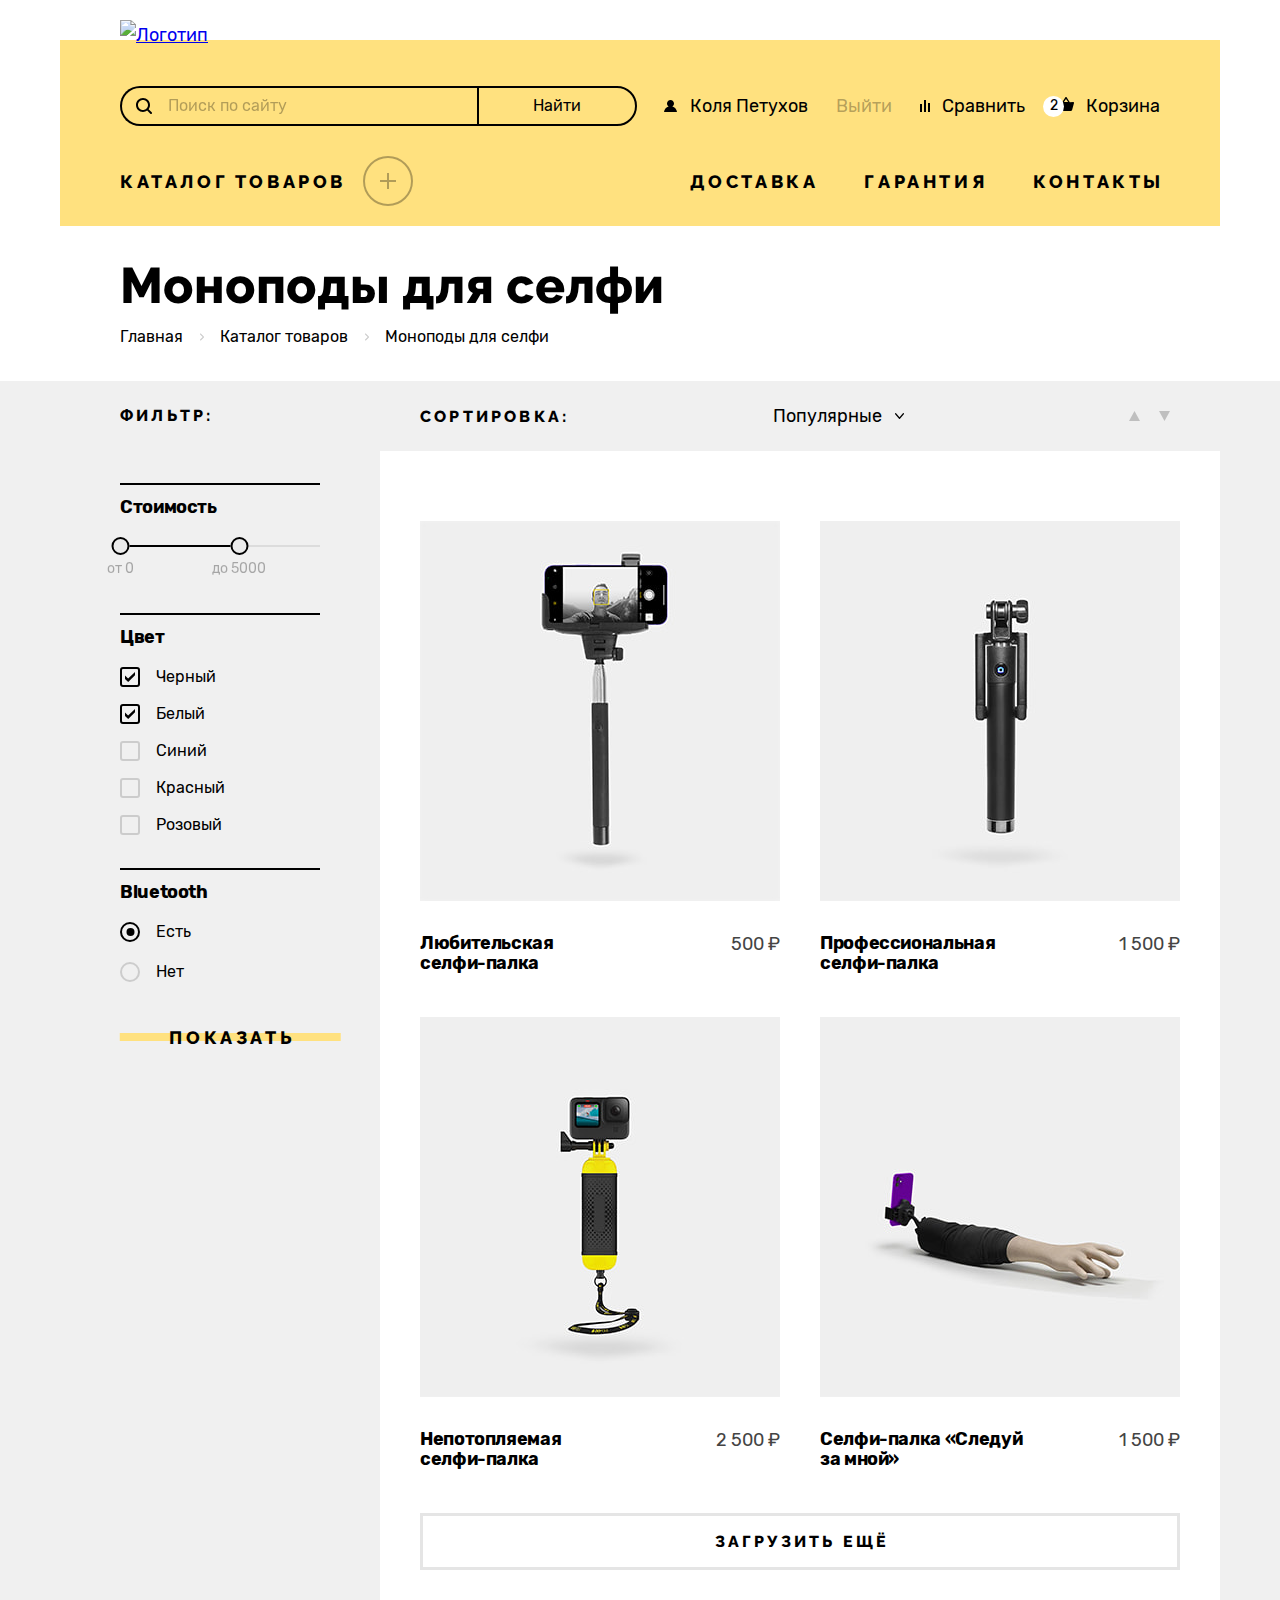
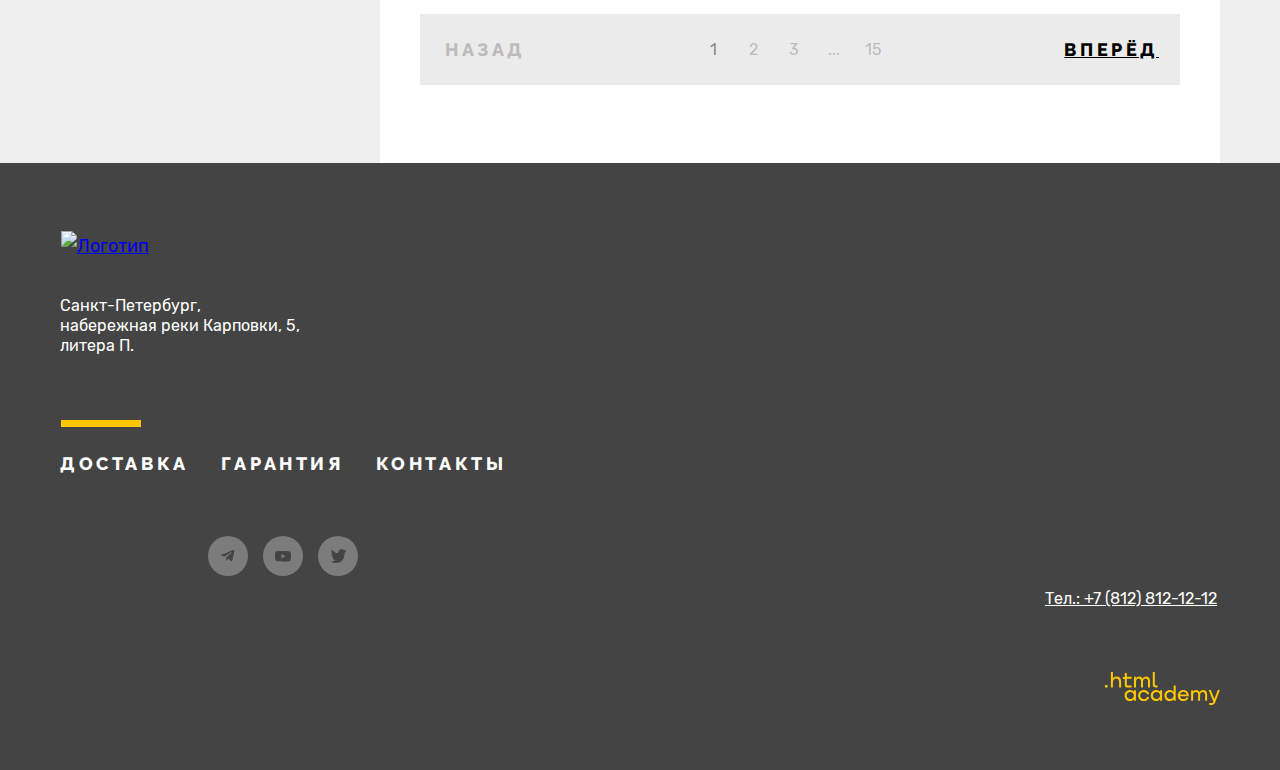
==== commit 7d00ed5c: "Рефакторинг сетки Фильтра до конца и Сортировки" ====
--- a/catalog.html
+++ b/catalog.html
@@ -170,8 +170,8 @@
 													<span class="visually-hidden">Минимальная стоимость</span>
 												</button>
 												<label class="range-field">
+													<span class="range-label">от 0</span>
 													<input class="range-input normalize-input focus-outline" type="number" name="filter-min-price" min="0" placeholder="от 0">
-													<span class="range-label">от 0</span>
 												</label>
 											</div>
 
@@ -180,8 +180,8 @@
 													<span class="visually-hidden">Максимальная стоимость</span>
 												</button>
 												<label class="range-field">
+													<span class="range-label">до 5000</span>
 													<input class="range-input normalize-input focus-outline" type="number" name="filter-max-price" min="0" placeholder="до 5000">
-													<span class="range-label">до 5000</span>
 												</label>
 											</div>
 										</div>
@@ -262,7 +262,7 @@
 						<section class="catalog-sorting">
 							<h3 class="catalog-sorting-title catalog-subtitle subtitle">Сортировка:</h3>
 
-							<select class="sorting-select interactive-element" name="catalog-sorting" aria-label="Сортировка">
+							<select class="sorting-select interactive-element" name="catalog-sorting" aria-label="Сортировать">
 								<option value="popular">Популярные</option>
 								<option value="new">Новинки</option>
 								<option value="price">По цене</option>
--- a/styles/styles.min.css
+++ b/styles/styles.min.css
@@ -1 +1 @@
-@font-face{font-family:"Rubik";font-style:normal;font-weight:400;src:url(../fonts/rubik/rubik-400.woff2)format("woff2");font-display:swap}@font-face{font-family:"Rubik";font-style:normal;font-weight:700;src:url(../fonts/rubik/rubik-700.woff2)format("woff2");font-display:swap}@font-face{font-family:"Raleway";font-style:normal;font-weight:800;src:url(../fonts/raleway/raleway-800.woff2)format("woff2");font-display:swap}*,::after,::before{box-sizing:border-box}html{height:100%}body{display:flex;flex-direction:column;min-width:1240px;min-height:100%;margin:0;font:18px/30px"Rubik","Arial",sans-serif;color:#444;background-color:#fff}img{max-width:100%;height:auto;object-fit:contain}.visually-hidden{position:absolute;width:1px;height:1px;margin:-1px;padding:0;white-space:nowrap;border:0;-webkit-clip-path:inset(100%);clip-path:inset(100%);clip:rect(0 0 0 0);overflow:hidden}.container{width:1160px;margin:0 auto}.main-container{flex-grow:1}.section-gap{margin-bottom:70px}.flex-center{display:flex;align-items:center;justify-content:center}.reset-list{margin:0;padding:0;list-style:none}.reset-paragraph{margin:0}.normalize-button{padding:0;font-family:inherit;text-align:center;border:0;cursor:pointer}.button,.normalize-button,.normalize-input{margin:0;background-color:transparent}.normalize-input{padding:0;font:inherit;color:inherit;border:0}.button{min-height:57px;padding:15px 21px 15px 25px;text-align:center;border:3px solid transparent;cursor:pointer}.button:disabled{opacity:.3;pointer-events:none}.button-yellow-wrapper{display:inline-flex}.button-yellow{position:relative;left:2.5%;z-index:1;display:block;min-width:210px;max-width:310px;min-height:40px;margin:0;padding:10px 10px 9px 14px;text-align:center;text-decoration:none;background-color:transparent;border:0;cursor:pointer}.button-yellow::after,.button-yellow::before{position:absolute;top:50%;left:50%;width:105%;height:100%;content:""}.button-yellow::before{z-index:-1;transform:translate(-50%,-50%) scaleY(.2);background-color:#ffe17f;transition:100ms ease-in}.button-yellow::after{transform:translate(-50%,-50%);background-color:transparent}.button-yellow:hover::before{transform:translate(-50%,-50%) scaleY(1)}.button-yellow:focus{outline:0}.button-yellow:focus-visible::after{outline:2px solid #af4fff}@supports not selector(:focus-visible){.button-yellow:focus::after{outline:2px solid #af4fff}}.button-yellow:active::before{background-color:#fc3;transform:translate(-50%,-50%) scaleY(1);transition:100ms ease-out}.button-yellow:disabled{opacity:.3;pointer-events:none}.main-title,.subtitle{margin:0;font-family:"Raleway","Verdana",sans-serif;font-weight:800;font-size:50px;line-height:50px;color:#000}.subtitle{font-size:18px;line-height:21px;letter-spacing:.2em;text-transform:uppercase}.text-bold,.text-small{line-height:20px;color:#000}.text-bold{font-weight:700;font-size:18px;letter-spacing:-.02em}.text-small{font-size:16px}.interactive-element:hover{opacity:.6}.interactive-element:focus-visible{outline:2px solid #af4fff;outline-offset:2px}@supports not selector(:focus-visible){.interactive-element:focus{outline:2px solid #af4fff;outline-offset:2px}}.interactive-element:active{opacity:.3}.interactive-element:disabled{opacity:.1;pointer-events:none}.focus-outline:focus-visible,.site-search-button:focus-visible::before{outline:2px solid #af4fff;outline-offset:2px}@supports not selector(:focus-visible){.focus-outline:focus{outline:2px solid #af4fff;outline-offset:2px}}.logo{display:flex;width:145px;height:36px}.logo-image{object-fit:fill;transition:opacity 100ms ease-out}.page-header{padding:20px 60px 0;background:linear-gradient(rgba(255,255,255,0) 40px,#ffe17f 40px)}.page-header-inner{padding-bottom:20px}.page-header-logo,.user-menu{margin-bottom:30px}.user-menu{display:flex;align-items:flex-start}.site-search-form{display:flex;flex-grow:1;max-width:517px;min-width:485px;min-height:40px;margin-right:26px}.site-search-field{display:flex;flex-grow:1;max-width:359px;min-width:327px;margin-right:-2px}.site-search-input{width:calc(100% - 2px);margin:0;padding:8px 20px 8px 46px;font-family:inherit;background:url(../icons/stack.svg#header-site-search)no-repeat 14px center/16px 16px;background-color:transparent;border:2px solid #000;border-right:0;border-radius:50px 0 0 50px;-webkit-appearance:textfield;appearance:textfield}.site-search-input::placeholder{color:#000;opacity:.3}.site-search-input::-webkit-search-cancel-button,.site-search-input::-webkit-search-decoration,.site-search-input::-webkit-search-results-button,.site-search-input::-webkit-search-results-decoration{margin:0;-webkit-appearance:none;appearance:none}.site-search-input:focus{outline:0}.site-search-field:focus-within{z-index:1;outline:2px solid #af4fff;outline-offset:2px}.site-search-input:disabled{opacity:.3}.site-search-button{position:relative;width:160px;padding:8px 20px;border:2px solid #000;border-radius:0 50px 50px 0;transition:300ms ease-out}.site-search-button::before{position:absolute;top:-2px;left:-2px;width:calc(100% + 4px);height:calc(100% + 4px);content:""}.site-search-button:hover{color:#fff;background-color:#000}.site-search-button:focus{outline:0}@supports not selector(:focus-visible){.site-search-button:focus::before{outline:2px solid #af4fff;outline-offset:2px}}.site-search-button:active{color:rgba(255,255,255,.3);background-color:#000}.site-search-button:disabled{opacity:.3;pointer-events:none}.user-auth,.user-navigation{display:flex;align-items:flex-start}.user-navigation{min-width:497px;max-width:529px}.user-auth{column-gap:28px;min-width:231px;margin-right:26px}.logout-button,.user-button{padding:5px 0;text-decoration:none}.user-button{display:flex;color:#000}.user-button::before{flex-shrink:0;margin:9px 12px 0 0;background-repeat:no-repeat;background-size:100% 100%;content:""}.login-button::before{width:15px;height:12px;background-image:url(../icons/stack.svg#header-user-auth)}.logout-button{color:rgba(0,0,0,.3)}.logout-button:active,.logout-button:hover{color:#000}.compare-button{min-width:105px;margin-right:18px}.compare-button::before{width:10px;height:12px;background-image:url(../icons/stack.svg#header-user-compare)}.user-cart{position:relative}.cart-button{min-width:117px}.cart-button::before{width:16px;height:14px;margin-top:6px;background-image:url(../icons/stack.svg#header-user-cart)}.cart-counter{z-index:1;order:-1;align-self:flex-start;min-width:21px;max-width:43px;min-height:21px;margin:4.5px -6px 0 0;padding:2px 3px;font-size:14px;line-height:16px;text-align:center;background-color:#fff;border-radius:50px;overflow:hidden}.cart-popover{position:absolute;top:calc(100% + 5px);right:-77px;z-index:3;display:none;width:320px;min-height:134px;color:#fff;background-color:#000}.user-cart:focus-within .cart-popover{display:block}.cart-popover::before{position:absolute;top:-6px;left:50%;transform:translateX(-50%);width:14px;height:6px;background:url(../icons/stack.svg#popover-triangle)no-repeat 0 0/14px 6px;content:""}.cart-product-item{display:grid;grid-template-columns:1fr 10px;column-gap:23px;padding:20px}.cart-product-item+.cart-product-item{position:relative;margin-top:1px}.cart-product-item+.cart-product-item::before{position:absolute;top:-1px;left:0;width:100%;height:1px;background-color:rgba(255,255,255,.1);content:""}.cart-product-link{display:grid;grid-template-columns:39px 1fr;column-gap:23px;align-items:start;justify-self:start;padding-right:3px;text-decoration:none;color:inherit;transition:opacity 150ms ease-out}.cart-product-title{margin:0;font-weight:400;color:inherit}.cart-product-image{order:-1}.cart-product-remove{width:10px;height:10px;transition:opacity 150ms ease-out}.cart-product-remove::before{display:block;height:100%;background:url(../icons/stack.svg#cart-popover-cross)no-repeat 0 0/10px 10px;content:""}.cart-order-info{display:grid;grid-template-columns:120px 150px;column-gap:10px;min-height:44px;margin:0;padding:0 20px;background-color:#1a1a1a}.order-info-item{display:flex;align-items:center}.order-info-price{justify-content:flex-end}.order-info-description{margin:0}.cart-popover-button-container{padding:20px}.cart-popover-button{width:100%;min-height:50px;padding:14px 20px 14px 24px;background-color:#fff;transition:background-color 150ms ease-out,color 150ms ease-out}.cart-popover-button:hover{background-color:#ffe17f}.cart-popover-button:active{color:rgba(0,0,0,.3);background-color:#ffe17f}.cart-popover-button:not([href]){color:rgba(0,0,0,.3);pointer-events:none}.main-navigation{position:relative;z-index:2;display:grid;grid-template-columns:293px 1fr;column-gap:88px;align-items:start}.catalog-toggle{display:flex;text-align:left}.catalog-toggle-text{width:236px;margin-right:7px;padding:15px 0 14px}.catalog-toggle-icon{position:relative;align-self:center;flex-shrink:0;width:50px;height:50px;border:2px solid #000;border-radius:50%;opacity:.3;transition:opacity 100ms ease-in}.catalog-toggle-icon::after,.catalog-toggle-icon::before{position:absolute;width:16px;height:2px;background-color:#000;content:""}.catalog-toggle-icon::before{transform:rotate(90deg)}.catalog-toggle:active .catalog-toggle-icon,.catalog-toggle:hover .catalog-toggle-icon{opacity:1}.catalog-navigation-list{position:absolute;top:calc(100% - 19px);left:-60px;z-index:-1;display:none;grid-template-columns:222px 182px 182px;grid-auto-flow:row dense;gap:6px 30px;align-content:start;width:calc(100% + 120px);min-height:180px;padding:27px 60px;font-size:16px;line-height:18px;color:#000;background-color:#ffe17f}.catalog-navigation:focus-within .catalog-navigation-list{display:grid}.catalog-navigation:focus-within .catalog-toggle-icon::before{content:none}.catalog-navigation-item:nth-child(6){grid-column:1/2}.catalog-navigation-link{display:inline-flex;padding:6px 0;text-decoration:none;color:inherit}.catalog-navigation-link.is-current,.site-navigation-link.is-current{position:relative}.catalog-navigation-link.is-current::after,.page-footer-left::after{position:absolute;bottom:2px;width:100%;height:1px;background-color:#000;content:""}.site-navigation{display:flex;flex-wrap:wrap;gap:2px 46px;justify-self:end;margin-right:-4px}.site-navigation-link{display:block;padding:15px 0 14px;text-decoration:none;color:inherit}.site-navigation-link.is-current::after{position:absolute;left:0;bottom:8px;width:calc(100% - 3px);height:2px;background-color:#000;content:""}.page-footer{margin-top:auto;color:#fff;background-color:#444}.page-footer-wrapper{padding:62px 0 61px}.page-footer-logo{margin:0 0 29px 1px}.page-footer-columns{display:flex}.page-footer-left{position:relative;width:240px;margin-right:118px;padding:6px 0 87px}.page-footer-left::after{bottom:16px;left:1px;width:80px;height:7px;background-color:#ffc700}.page-footer-center{display:grid;align-self:flex-start;width:460px}.page-footer-right{display:flex;flex-direction:column;align-items:flex-end;width:180px;margin-left:auto;padding:13px 0 4px}.page-footer-address{font-style:normal;color:inherit}.footer-navigation{display:flex;flex-wrap:wrap;gap:10px 32px;margin-bottom:53px}.footer-navigation-link{position:relative;display:block;padding:10px 0 9px}.footer-navigation-link::after{position:absolute;left:5px;bottom:3px;width:calc(100% - 8px);height:2px;background-color:transparent;transition:background-color 150ms ease-out;content:""}.footer-navigation-link:active::after,.footer-navigation-link:hover::after,.footer-social-link:active,.footer-social-link:hover{background-color:#ffc700}.footer-social{display:flex;flex-wrap:wrap;gap:15px;justify-self:center;max-width:315px;margin-left:-15px}.footer-social-link{position:relative;z-index:1;width:40px;height:40px;background-color:rgba(255,255,255,.3);border-radius:50%;transition:background-color 150ms ease-out}.footer-social-link::before{width:18px;height:18px;background-repeat:no-repeat;background-size:100% 100%;transition:opacity 150ms ease-out;content:""}.footer-social-telegram::before{background-image:url(../icons/stack.svg#footer-telegram)}.footer-social-youtube::before{background-image:url(../icons/stack.svg#footer-youtube)}.footer-social-twitter::before{background-image:url(../icons/stack.svg#footer-twitter)}.footer-social-link::after{position:absolute;z-index:-1;width:100%;height:100%;content:""}.footer-social-link:active::before{opacity:.3}.footer-social-link:focus{outline:0}.footer-social-link:focus-visible::after,.services-button.is-current:focus-visible::after{outline:2px solid #af4fff;outline-offset:2px}@supports not selector(:focus-visible){.footer-social-link:focus::after{outline:2px solid #af4fff;outline-offset:2px}}.page-footer-right>:nth-last-child(2){margin-bottom:63px}.page-footer-link{text-decoration:none;color:inherit;transition:color 150ms ease-out,opacity 150ms ease-out}.page-footer-phone{display:block;width:175px;margin-bottom:16px;text-decoration:underline}.page-footer-phone:last-of-type{margin-bottom:0}.page-footer-link:hover{color:#ffc700}.page-footer-link:active{color:#ffc700;opacity:.3}.page-footer-developer{width:115px;height:33px;margin-top:auto}.page-footer-developer::before{display:block;height:100%;-webkit-mask-image:url(../icons/stack.svg#footer-developer);mask-image:url(../icons/stack.svg#footer-developer);-webkit-mask-repeat:no-repeat;mask-repeat:no-repeat;-webkit-mask-size:100% 100%;mask-size:100% 100%;background-color:#ffc700;transition:background-color 150ms ease-out,opacity 150ms ease-out;content:""}.page-footer-developer:hover::before{background-color:#fff}.page-footer-developer:active::before{background-color:#fff;opacity:.3}.slider{position:relative;z-index:1;background:linear-gradient(#ffe17f 134px,rgba(255,255,255,0) 134px)}.slider-card{display:none}.slider-card.is-active{display:grid;grid-template-columns:repeat(2,1fr);column-gap:40px;align-items:start}.slider-image-wrapper{width:560px;height:560px;margin-top:-16px}.slider-content{padding:106px 0 38px}.slider-title{margin-bottom:28px}.slider-description{margin:0 0 18px}.slider-description:last-of-type{margin-bottom:50px}.slider-link-wrapper{margin-bottom:50px}.slider-features{display:grid;grid-template-columns:repeat(3,auto);gap:20px;justify-content:start;margin:0}.slider-features-big-gap{gap:41px}.slider-feature{display:flex;flex-direction:column}.slider-feature-title{font-size:16px}.slider-feature-description{order:-1;margin:0 0 12px;font-size:36px;color:#000}.slider-controls{position:absolute;top:195px;left:30px;z-index:1;display:flex;justify-content:space-between;width:530px}.slider-button{width:20px;height:60px;background-image:url(../icons/stack.svg#slider-arrow);background-repeat:no-repeat;background-size:100% 100%;transition:opacity 50ms ease-out}.slider-next{transform:rotate(180deg)}.slider-pagination{display:flex;justify-content:center;gap:20px;margin-top:-12px;padding:0 60px;counter-reset:slider}.slider-pagination-button{width:12px;height:12px;counter-increment:slider}.slider-pagination-button::before{position:absolute;top:13px;right:49px;z-index:-1;display:flex;align-items:center;justify-content:flex-end;min-width:250px;height:135px;font-weight:700;font-size:180px;line-height:30px;text-align:right;color:#fff;content:none}.slider-pagination-button::after{display:block;height:100%;background-color:#fff;border:2px solid #000;border-radius:50%;transition:opacity 50ms ease-out;content:""}.slider-pagination-button.is-current::before{content:counter(slider,decimal-leading-zero)}.slider-pagination-button.is-current::after{background-color:#000}.slider-pagination-button:hover::after{opacity:.6}.index-catalog-link:active,.slider-pagination-button:active::after{opacity:.3}.slider-pagination-button:disabled::after{opacity:.1}.index-catalog-cards{display:grid;grid-template-columns:repeat(6,1fr);gap:40px}.index-catalog-card{display:grid}.index-catalog-link{display:flex;flex-direction:column;text-decoration:none;transition:opacity 150ms ease-out}.index-catalog-link::before{height:160px;margin-bottom:33px;background-color:#ffe17f;background-repeat:no-repeat;background-size:100% 100%;transition:background-color 150ms ease-out;content:""}.index-catalog-virtual::before{background-image:url(../icons/stack.svg#index-catalog-virtual)}.index-catalog-monopods::before{background-image:url(../icons/stack.svg#index-catalog-monopods)}.index-catalog-cameras::before{background-image:url(../icons/stack.svg#index-catalog-cameras)}.index-catalog-bracelets::before{background-image:url(../icons/stack.svg#index-catalog-bracelets)}.index-catalog-watches::before{background-image:url(../icons/stack.svg#index-catalog-watches)}.index-catalog-quadcopters::before{background-image:url(../icons/stack.svg#index-catalog-quadcopters)}.index-catalog-link:hover::before{background-color:#ffc700}.index-catalog-link:active::before{background-color:#ffe17f}.index-catalog-title{min-height:60px;line-height:24px;letter-spacing:-.02em;text-transform:none}.services{background:linear-gradient(rgba(255,255,255,0) 102px,#f0f0f0 102px)}.services-wrapper{display:grid;grid-template-columns:287px 1fr;padding-bottom:72px}.services-controls{position:relative;display:grid;row-gap:35px;justify-content:start;align-content:start;padding:64px 7px 65px 0}.services-button.is-current::after,.services-controls::after{position:absolute;top:0;height:100%;background-color:#000;content:""}.services-controls::after{right:0;width:7px}.services-button{min-width:152.5px;max-width:210px}.services-button-text{display:block;transition:transform 300ms ease-out}.services-button.is-current{position:relative;left:2.5%;z-index:1;padding:9px 10px 10px 14px;color:#ffe17f;text-align:center;background-color:transparent;border:0;cursor:pointer}.services-button.is-current::after{left:-2.5%;z-index:-1;width:280px}.services-button.is-current:focus-visible{outline:0}@supports not selector(:focus-visible){.services-button.is-current:focus{outline:0}}@supports not selector(:focus-visible){.services-button.is-current:focus::after{outline:2px solid #af4fff;outline-offset:2px}}.services-button.is-current:active .services-button-text,.services-button.is-current:focus-visible .services-button-text,.services-button.is-current:hover .services-button-text{transform:translateX(26px)}@supports not selector(:focus-visible){.services-button.is-current:focus .services-button-text{transform:translateX(26px)}}.services-tab{display:none;justify-content:space-between;padding:73px 28px 72px 116px}.services-delivery{padding-right:60px}.services-tab.is-active{display:flex}.services-content{width:480px}.services-title{margin-bottom:34px}.services-description{margin:0 0 18px}.services-description:last-of-type{margin-bottom:0}.services-tab::after{background-repeat:no-repeat;background-size:100% 100%;content:""}.services-delivery::after{width:139px;height:165px;margin:4px 0 5px;background-image:url(../icons/stack.svg#services-delivery)}.services-warranty::after{width:172px;height:195px;margin:-11px 0-10px;background-image:url(../icons/stack.svg#services-warranty)}.services-credit::after{width:156px;height:188px;margin:-7px 0;background-image:url(../icons/stack.svg#services-credit)}.on-order-button{display:grid;grid-template-columns:125px 1fr 125px;min-height:100px;text-decoration:none;color:#000;background-color:#f0f0f0;transition:opacity 150ms ease-out}.on-order-button-text{padding:41px 59px 36px 63px;font-size:20px;line-height:23px;text-align:center}.on-order-button::before{background:url(../icons/stack.svg#on-order-delivery)no-repeat center/47px 32px;background-color:#ffe17f;transition:background-color 150ms ease-out;content:""}.on-order-button-icon{align-self:center;justify-self:center;width:40px;height:40px;background-color:rgba(220,220,220,.5);border-radius:50%;content:""}.on-order-button-icon::before{width:2px;height:12px;background-image:url(../icons/stack.svg#on-order-info);background-repeat:no-repeat;background-size:100% 100%;opacity:.3;transition:opacity 150ms ease-out;content:""}.on-order-button:active::before,.on-order-button:hover::before{background-color:#ffc700}.on-order-button:active .on-order-button-icon::before,.on-order-button:hover .on-order-button-icon::before{opacity:1}.on-order-button:active{opacity:.3}.company-info{display:grid;grid-template-columns:520px 532px;justify-content:space-between}.company-info-block{position:relative;padding:47px 15px 0 0}.about-delivery-item::before,.company-info-block::before{position:absolute;top:0;left:0;width:84px;height:7px;background-color:#000;content:""}.about{width:515px}.company-info-title{margin-bottom:48px}.company-info-content{display:grid;row-gap:30px}.company-info-description{width:500px;margin:0}.about-delivery-list{display:grid;row-gap:19px;margin-left:2px}.about-delivery-item{position:relative;padding-left:34px}.about-delivery-item::before{top:6px;width:8px;height:8px;background-color:#ffc700;border-radius:50%}.about-more-wrapper,.contacts-feedback-wrapper{justify-self:start}.about-more{min-width:257.5px}.company-info-subtitle{margin:0 0 15px;font-weight:700;font-size:24px;line-height:30px}.contacts-address{font-style:normal}.contacts-phone{display:inline-flex;color:inherit}.contacts-feedback{min-width:247px}.subscription{background-color:#f0f0f0}.subscription-wrapper{display:grid;row-gap:144px;padding:64px 0 56px}.subscription-info-wrapper{display:grid;grid-template-columns:350px 1fr;column-gap:250px;padding:0 7px}.subscription-description-wrapper{padding-top:10px}.subscription-description{margin:0 0 18px}.subscription-description:last-of-type{margin-bottom:0}.subscription-form-wrapper{display:grid;grid-template-columns:810px 1fr;column-gap:138px;padding:0 1px}.subscription-form{display:flex;align-self:end}.subscription-label{display:flex;flex-grow:1}.subscription-field{flex-grow:1;padding:13px 16px 11px;font:inherit;color:inherit;border-bottom:3px solid #c4c4c4}.subscription-field::placeholder{color:inherit;opacity:.5}.subscription-field:focus{outline:0;background-color:#dcdcdc}.subscription-field.has-error{border-bottom-color:#ff3d3d}.subscription-field:disabled{opacity:.3}.subscription-button{min-width:253px;max-width:333px;border-color:#c4c4c4;transition:color 100ms ease-out,background-color 100ms ease-out,border-color 100ms ease-out}.subscription-button:hover{color:#fff;background-color:#000;border-color:#000}.subscription-button:active{color:rgba(255,255,255,.3);background-color:#000;border-color:#000}.subscription-remark{display:flex;align-self:center;justify-self:end}.breadcrumbs-item::after,.subscription-remark::before{background-repeat:no-repeat;background-size:100% 100%;content:""}.subscription-remark::before{flex-shrink:0;width:16px;height:16px;margin:7px 16px 0 0;background-image:url(../icons/stack.svg#subscription-tick)}.inner-header{padding:35px 60px 34px}.inner-title{margin-bottom:16px}.breadcrumbs{display:flex;flex-wrap:wrap;gap:14px 16px}.breadcrumbs-item{display:flex;gap:17px}.breadcrumbs-item::after{align-self:center;width:4px;height:8px;background-image:url(../icons/stack.svg#breadcrumbs-divider);opacity:.2}.breadcrumbs-item:last-child::after{content:none}.breadcrumbs-link{text-decoration:none;color:inherit;transition:opacity 150ms ease-out}.catalog{background-color:#f0f0f0}.catalog-wrapper{display:grid;grid-template-columns:320px 1fr}.catalog-subtitle{font-size:16px;line-height:19px}.catalog-result{display:flex;flex-direction:column}.catalog-filter{padding:25px 40px 64px 60px}.catalog-filter-title{margin-bottom:60px}.filter-group{margin:0 20px 35px 0;padding:0;border:0}.filter-group-title{position:relative;width:100%;margin-bottom:20px;padding:12px 0 0;border:0}.filter-group-title::before{position:absolute;top:0;transform:translateY(-100%);width:100%;border-top:2px solid #000;content:""}.filter-button{width:210px}.filter-button::after,.filter-button::before{max-width:220px}.filter-range{min-height:43px;padding-top:8px}.range-scale{position:relative;border-bottom:2px solid #dcdcdc}.range-bar{position:absolute;left:0;width:119px;border-bottom:2px solid #000}.range-control{position:absolute;top:-8px;display:flex;flex-direction:column;align-items:center}.range-control-min{left:0;transform:translateX(-50%)}.range-control-max{right:0;transform:translateX(50%)}.range-toggle{position:relative;width:18px;height:18px;margin-bottom:4px;background-color:#f0f0f0}.range-toggle::before{position:absolute;top:0;left:0;width:100%;height:100%;background-color:#ebebeb;border:2px solid #000;border-radius:50%;transition:50ms ease-out;content:""}.range-toggle:hover::before{opacity:.5}.range-toggle:active::before{background-color:#000;opacity:1}.range-field{position:relative;display:flex;justify-content:center;width:83px;font-size:14px;line-height:20px;text-align:center;color:#000}.range-label{position:absolute;min-width:32px;opacity:.3;cursor:pointer}.range-input{width:100%;height:20px;padding:2px 2px 0;text-align:center;-webkit-appearance:textfield;appearance:textfield}.range-input::-webkit-inner-spin-button,.range-input::-webkit-outer-spin-button{margin:0;-webkit-appearance:none;appearance:none}.range-input::placeholder{opacity:0}.range-input:focus,.range-input:not(:placeholder-shown){z-index:1;background-color:#f0f0f0}.filter-checkbox{margin-bottom:17px}.filter-radio{margin-bottom:20px}.filter-item:last-child{margin-bottom:0}.filter-control{display:inline-flex;vertical-align:top}.filter-mark{position:relative;flex-shrink:0;width:20px;height:20px;transition:opacity 50ms ease-out;cursor:pointer}.filter-mark::after{position:absolute;top:0;left:0;width:100%;height:100%;border:2px solid #ccc;content:""}.filter-input:checked+.filter-mark::after{border-color:#000}.filter-mark-checkbox::after{border-radius:3px}.filter-mark-radio::after{border-radius:50%}.filter-input-checkbox:checked+.filter-mark-checkbox::before{width:10px;height:10px;background:url(../icons/stack.svg#filter-tick);background-repeat:no-repeat;background-size:10px 10px;content:""}.filter-input-radio:checked+.filter-mark-radio::before{width:8px;height:8px;background-color:#000;border-radius:50%;transform:translateX(.5px);content:""}.filter-label{padding-left:16px;transition:opacity 50ms ease-out;cursor:pointer}.filter-control:hover .filter-label,.filter-control:hover .filter-mark{opacity:.6}.filter-input:focus-visible+.filter-mark{outline:2px solid #af4fff;outline-offset:2px}@supports not selector(:focus-visible){.filter-input:focus+.filter-mark{outline:2px solid #af4fff;outline-offset:2px}}.filter-control:active .filter-label,.filter-control:active .filter-mark{opacity:.3}.filter-input:disabled+.filter-mark,.filter-input:disabled~.filter-label{opacity:.1;pointer-events:none}.catalog-sorting{display:flex;align-items:flex-start;justify-content:space-between;padding:20px 40px}.catalog-sorting-title{max-width:270px;margin-top:5px}.sorting-select{min-width:142px;margin-right:2px;padding:0 32px 0 0;font:inherit;color:#000;background:url(../icons/stack.svg#sorting-select-icon)no-repeat right top/30px 30px;background-color:transparent;border:0;cursor:pointer;-webkit-appearance:none;appearance:none}.sorting-order{display:flex}.sorting-order-button{width:30px;height:30px}.sorting-order-button::before{width:11px;height:10px;background:url(../icons/stack.svg#sorting-order-icon)no-repeat;opacity:.2;content:""}.sorting-order-down::before{transform:rotate(180deg)}.sorting-order-button:hover::before{opacity:.5}.product-link.new:hover .product-title,.sorting-order-button:active::before{opacity:1}.catalog-products{display:flex;flex-direction:column;flex-grow:1;padding:70px 40px 78px;background-color:#fff}.catalog-product-cards{display:grid;grid-template-columns:repeat(2,1fr);gap:44px 40px;margin-bottom:44px}.product-card{display:grid}.product-link{position:relative;text-decoration:none}.product-image-wrapper{position:relative;height:380px;margin-bottom:32px;background-color:#f0f0f0}.product-image-wrapper::before{position:absolute;top:0;left:0;z-index:1;width:100%;height:100%;background-color:transparent;content:""}.product-link.new .product-image-wrapper::before{transition:background-color 300ms ease-out}.product-link:active .product-image-wrapper::before,.product-link:hover .product-image-wrapper::before{background-color:rgba(240,240,240,.8)}.product-info,.product-title{transition:opacity 150ms ease-out}.product-info{display:flex;justify-content:space-between}.product-link.new .product-info{transition:opacity 300ms ease-out}.product-title{flex-shrink:0;width:230px;margin:0 20px 0 0}.modal-close-button:hover::before,.product-link.new:active .product-info,.product-link.new:hover .product-info,.product-link:hover .product-title{opacity:.6}.product-link:active .product-title{opacity:1}.modal-close-button:active::before,.product-link:active .product-info{opacity:.3}.product-price{padding-top:1px;font-size:18px;line-height:21px;text-align:right;color:#444}.product-more{position:absolute;top:170px;left:50%;transform:translateX(-50%);width:max-content;max-width:260px;opacity:0;transition:opacity 150ms ease-out;pointer-events:none}.product-link.new .product-more{transition:opacity 300ms ease-out}.product-image-wrapper::before,.product-more::before{transition:background-color 150ms ease-out}.product-more::after{content:none}.product-link:active .product-more,.product-link:hover .product-more{opacity:1}.product-link:active .product-more::before{background-color:#ffc700}.new{position:relative}.new::before{position:absolute;top:27px;right:27px;z-index:1;display:flex;align-items:center;justify-content:center;width:60px;height:60px;padding:0 0 2px 3px;font-family:"Raleway","Verdana",sans-serif;font-weight:800;font-size:14px;line-height:16px;letter-spacing:.2em;text-transform:uppercase;color:rgba(0,0,0,.6);border:2px solid rgba(0,0,0,.6);border-radius:50%;content:"New"}.catalog-show-more{margin:auto 0 44px;font-size:16px;line-height:19px;background-color:transparent;border:3px solid #e5e5e5;transition:border-color 100ms ease-out,opacity 100ms ease-out;cursor:pointer}.catalog-show-more:hover{border-color:#000}.catalog-show-more:active{border-color:#000;opacity:.3}.catalog-pagination{display:grid;grid-template-columns:200px max-content 213px;align-items:start;justify-content:space-between;background-color:#ebebeb}.pagination-button{max-width:200px;padding:25px 21px 25px 25px;text-align:center;transition:background-color 50ms ease-out,color 50ms ease-out}.pagination-button.is-disabled{color:rgba(68,68,68,.3)}.pagination-backward{justify-self:start}.pagination-forward{justify-self:end}.pagination-button:focus-visible{background-color:#f0f0f0}@supports not selector(:focus-visible){.pagination-button:focus{background-color:#f0f0f0}}.pagination-button:hover{background-color:#dcdcdc}.pagination-button.is-disabled:hover{color:rgba(68,68,68,.3);background-color:transparent}.pagination-button:active{color:rgba(0,0,0,.3);background-color:#dcdcdc}.pagination-list{display:flex;flex-wrap:wrap;align-self:center;max-width:300px;margin:16px 0 15px}.pagination-divider,.pagination-link{display:block;min-width:40px;max-width:65px;padding:10px 4px;text-align:center;text-decoration:none;color:rgba(68,68,68,.3);white-space:nowrap}.pagination-link.is-current,.pagination-link.is-current:hover{color:rgba(68,68,68,.6)}.pagination-link{transition:color 50ms ease-out}.pagination-link:hover{color:#444}.pagination-link:active{color:rgba(68,68,68,.1)}.modal-container{position:fixed;top:0;left:0;z-index:100;display:flex;width:100%;height:100%;background-color:rgba(240,240,240,.9);transition:display 300ms ease-out 50ms}.modal-container-close{display:none}.modal{position:relative;padding:62px 70px;background-color:#fff;border:10px solid #000;box-shadow:0 10px 0 rgba(0,0,0,.1)}.modal-on-order{width:920px}.modal-close-button{position:absolute;top:74px;right:70px;width:26px;height:26px}.modal-close-button::before{display:block;height:100%;background:url(../icons/stack.svg#modal-cross)no-repeat 0 0/26px 26px;content:""}.modal-close-button::after{position:fixed;inset:0;z-index:-1;content:""}.modal-title{max-width:650px;margin-bottom:42px}.on-order-form{display:grid;grid-template-columns:360px 140px 180px;column-gap:40px}.on-order-group{min-height:114px;margin:0 0 42px}.on-order-email{grid-column:2/4}.on-order-goods{grid-column:1/3;margin-bottom:22px}.on-order-control{display:flex;flex-direction:column}.on-order-label{margin-bottom:14px}.on-order-field{padding:18px 58px 18px 18px;font-family:inherit;background-repeat:no-repeat;background-position:right 18px top 22px;background-size:15px 12px;background-color:#f0f0f0;border:2px solid transparent;transition:background-color 150ms ease-out}.on-order-field::placeholder{color:#000;opacity:.3}.on-order-field-name{background-image:url(../icons/stack.svg#modal-customer-name)}.on-order-field-email{background-image:url(../icons/stack.svg#modal-customer-email)}.on-order-field-goods{padding-right:18px;background:#f0f0f0}.on-order-field:not(:placeholder-shown){background-color:#ebebeb}.on-order-field:hover{background-color:#dcdcdc}.on-order-field:disabled{opacity:.3}.on-order-field:disabled:hover,.on-order-number-input:disabled:hover{background-color:#f0f0f0}.on-order-field:not(:placeholder-shown):disabled:hover{background-color:#ebebeb}.on-order-field.has-error{border:2px solid #ff3d3d}.on-order-message{display:none;margin:2px 0-2px;font-size:14px;line-height:20px;color:#000}.on-order-message.is-shown{display:block}.on-order-error{display:block;color:#ff3d3d}.form-button-wrapper{grid-column:1/-1;justify-self:start}.on-order-form-button{min-width:191px;max-width:280px}.on-order-number{min-height:94px}.on-order-label-tooltip{display:flex;margin-bottom:14px}.on-order-field-number{display:grid;grid-template-columns:repeat(3,60px)}.on-order-field-number.has-error{outline:2px solid #ff3d3d}.on-order-number-input{padding:20px 4px 20px 5px;font-family:inherit;text-align:center;background-color:#f0f0f0;border:0;transition:background-color 150ms ease-out;-webkit-appearance:textfield;appearance:textfield}.on-order-number-input::-webkit-inner-spin-button,.on-order-number-input::-webkit-outer-spin-button{margin:0;-webkit-appearance:none;appearance:none}.on-order-number-input:hover{background-color:#dcdcdc}.on-order-number-button{padding:22px;background-color:#f0f0f0;border:0;transition:background-color 150ms ease-out;cursor:pointer}.on-order-number-button::before{width:16px;height:16px;background-repeat:no-repeat;background-position:center;background-size:contain;transition:opacity 150ms ease-out;content:""}.on-order-number-minus::before{background-image:url(../icons/stack.svg#modal-number-minus)}.on-order-number-plus::before{background-image:url(../icons/stack.svg#modal-number-plus)}.on-order-number-button:hover{background-color:#ebebeb}.on-order-number-button:hover::before{opacity:.6}.on-order-number-button:focus-visible,.on-order-number-input:focus{outline:2px solid #af4fff;outline-offset:-2px}@supports not selector(:focus-visible){.on-order-number-button:focus{outline:2px solid #af4fff;outline-offset:-2px}}.on-order-number-button:active{background-color:#f0f0f0}.on-order-number-button:active::before{opacity:.3}.on-order-number-button:disabled,.on-order-number-input:disabled{opacity:.3;pointer-events:none}.on-order-number-button:disabled::before{opacity:.3}.on-order-form-tooltip{position:relative;flex-shrink:0;width:26px;height:26px;margin:-3px 0-3px 8px}.form-tooltip-toggle{width:100%;height:100%;background-color:#ffe17f;border-radius:50%}.form-tooltip-toggle::before{width:4px;height:12px;background:url(../icons/stack.svg#modal-tooltip-icon)no-repeat 0 0/4px 12px;content:""}.form-tooltip-text{position:absolute;right:-34px;z-index:10;display:none;width:200px;margin-top:10px;padding:19px 21px 21px;color:#fff;background-color:#000;box-shadow:0 10px 0 rgba(0,0,0,.1)}.form-tooltip-text::before{position:absolute;top:-6px;right:40px;width:14px;height:6px;background:url(../icons/stack.svg#popover-triangle)no-repeat 0 0/14px 6px;content:""}.form-tooltip-toggle:focus{outline:0}.form-tooltip-toggle:focus+.form-tooltip-text,.form-tooltip-toggle:hover+.form-tooltip-text{display:block}+@font-face{font-family:"Rubik";font-style:normal;font-weight:400;src:url(../fonts/rubik/rubik-400.woff2)format("woff2");font-display:swap}@font-face{font-family:"Rubik";font-style:normal;font-weight:700;src:url(../fonts/rubik/rubik-700.woff2)format("woff2");font-display:swap}@font-face{font-family:"Raleway";font-style:normal;font-weight:800;src:url(../fonts/raleway/raleway-800.woff2)format("woff2");font-display:swap}*,::after,::before{box-sizing:border-box}html{height:100%}body{display:flex;flex-direction:column;min-width:1240px;min-height:100%;margin:0;font:18px/30px"Rubik","Arial",sans-serif;color:#444;background-color:#fff}img{max-width:100%;height:auto;object-fit:contain}.visually-hidden{position:absolute;width:1px;height:1px;margin:-1px;padding:0;white-space:nowrap;border:0;-webkit-clip-path:inset(100%);clip-path:inset(100%);clip:rect(0 0 0 0);overflow:hidden}.container{width:1160px;margin:0 auto}.main-container{flex-grow:1}.section-gap{margin-bottom:70px}.flex-center{display:flex;align-items:center;justify-content:center}.reset-list{margin:0;padding:0;list-style:none}.reset-paragraph{margin:0}.normalize-button{padding:0;font-family:inherit;text-align:center;border:0;cursor:pointer}.button,.normalize-button,.normalize-input{margin:0;background-color:transparent}.normalize-input{padding:0;font:inherit;color:inherit;border:0}.button{min-height:57px;padding:15px 21px 15px 25px;text-align:center;border:3px solid transparent;cursor:pointer}.button:disabled{opacity:.3;pointer-events:none}.button-yellow-wrapper{display:inline-flex}.button-yellow{position:relative;left:2.5%;z-index:1;display:block;min-width:210px;max-width:310px;min-height:40px;margin:0;padding:10px 10px 9px 14px;text-align:center;text-decoration:none;background-color:transparent;border:0;cursor:pointer}.button-yellow::after,.button-yellow::before{position:absolute;top:50%;left:50%;width:105%;height:100%;content:""}.button-yellow::before{z-index:-1;transform:translate(-50%,-50%) scaleY(.2);background-color:#ffe17f;transition:100ms ease-in}.button-yellow::after{transform:translate(-50%,-50%);background-color:transparent}.button-yellow:hover::before{transform:translate(-50%,-50%) scaleY(1)}.button-yellow:focus{outline:0}.button-yellow:focus-visible::after{outline:2px solid #af4fff}@supports not selector(:focus-visible){.button-yellow:focus::after{outline:2px solid #af4fff}}.button-yellow:active::before{background-color:#fc3;transform:translate(-50%,-50%) scaleY(1);transition:100ms ease-out}.button-yellow:disabled{opacity:.3;pointer-events:none}.main-title,.subtitle{margin:0;font-family:"Raleway","Verdana",sans-serif;font-weight:800;font-size:50px;line-height:50px;color:#000}.subtitle{font-size:18px;line-height:21px;letter-spacing:.2em;text-transform:uppercase}.text-bold,.text-small{line-height:20px;color:#000}.text-bold{font-weight:700;font-size:18px;letter-spacing:-.02em}.text-small{font-size:16px}.interactive-element:hover{opacity:.6}.interactive-element:focus-visible{outline:2px solid #af4fff;outline-offset:2px}@supports not selector(:focus-visible){.interactive-element:focus{outline:2px solid #af4fff;outline-offset:2px}}.interactive-element:active{opacity:.3}.interactive-element:disabled{opacity:.1;pointer-events:none}.focus-outline:focus-visible,.site-search-button:focus-visible::before{outline:2px solid #af4fff;outline-offset:2px}@supports not selector(:focus-visible){.focus-outline:focus{outline:2px solid #af4fff;outline-offset:2px}}.logo{display:flex;width:145px;height:36px}.logo-image{object-fit:fill;transition:opacity 100ms ease-out}.page-header{padding:20px 60px 0;background:linear-gradient(rgba(255,255,255,0) 40px,#ffe17f 40px)}.page-header-inner{padding-bottom:20px}.page-header-logo,.user-menu{margin-bottom:30px}.user-menu{display:flex;align-items:flex-start}.site-search-form{display:flex;flex-grow:1;max-width:517px;min-width:485px;min-height:40px;margin-right:26px}.site-search-field{display:flex;flex-grow:1;max-width:359px;min-width:327px;margin-right:-2px}.site-search-input{width:calc(100% - 2px);margin:0;padding:8px 20px 8px 46px;font-family:inherit;background:url(../icons/stack.svg#header-site-search)no-repeat 14px center/16px 16px;background-color:transparent;border:2px solid #000;border-right:0;border-radius:50px 0 0 50px;-webkit-appearance:textfield;appearance:textfield}.site-search-input::placeholder{color:#000;opacity:.3}.site-search-input::-webkit-search-cancel-button,.site-search-input::-webkit-search-decoration,.site-search-input::-webkit-search-results-button,.site-search-input::-webkit-search-results-decoration{margin:0;-webkit-appearance:none;appearance:none}.site-search-input:focus{outline:0}.site-search-field:focus-within{z-index:1;outline:2px solid #af4fff;outline-offset:2px}.site-search-input:disabled{opacity:.3}.site-search-button{position:relative;width:160px;padding:8px 20px;border:2px solid #000;border-radius:0 50px 50px 0;transition:300ms ease-out}.site-search-button::before{position:absolute;top:-2px;left:-2px;width:calc(100% + 4px);height:calc(100% + 4px);content:""}.site-search-button:hover{color:#fff;background-color:#000}.site-search-button:focus{outline:0}@supports not selector(:focus-visible){.site-search-button:focus::before{outline:2px solid #af4fff;outline-offset:2px}}.site-search-button:active{color:rgba(255,255,255,.3);background-color:#000}.site-search-button:disabled{opacity:.3;pointer-events:none}.user-auth,.user-navigation{display:flex;align-items:flex-start}.user-navigation{min-width:497px;max-width:529px}.user-auth{column-gap:28px;min-width:231px;margin-right:26px}.logout-button,.user-button{padding:5px 0;text-decoration:none}.user-button{display:flex;color:#000}.user-button::before{flex-shrink:0;margin:9px 12px 0 0;background-repeat:no-repeat;background-size:100% 100%;content:""}.login-button::before{width:15px;height:12px;background-image:url(../icons/stack.svg#header-user-auth)}.logout-button{color:rgba(0,0,0,.3)}.logout-button:active,.logout-button:hover{color:#000}.compare-button{min-width:105px;margin-right:18px}.compare-button::before{width:10px;height:12px;background-image:url(../icons/stack.svg#header-user-compare)}.user-cart{position:relative}.cart-button{min-width:117px}.cart-button::before{width:16px;height:14px;margin-top:6px;background-image:url(../icons/stack.svg#header-user-cart)}.cart-counter{z-index:1;order:-1;align-self:flex-start;min-width:21px;max-width:43px;min-height:21px;margin:4.5px -6px 0 0;padding:2px 3px;font-size:14px;line-height:16px;text-align:center;background-color:#fff;border-radius:50px;overflow:hidden}.cart-popover{position:absolute;top:calc(100% + 5px);right:-77px;z-index:3;display:none;width:320px;min-height:134px;color:#fff;background-color:#000}.user-cart:focus-within .cart-popover{display:block}.cart-popover::before{position:absolute;top:-6px;left:50%;transform:translateX(-50%);width:14px;height:6px;background:url(../icons/stack.svg#popover-triangle)no-repeat 0 0/14px 6px;content:""}.cart-product-item{display:grid;grid-template-columns:1fr 10px;column-gap:23px;padding:20px}.cart-product-item+.cart-product-item{position:relative;margin-top:1px}.cart-product-item+.cart-product-item::before{position:absolute;top:-1px;left:0;width:100%;height:1px;background-color:rgba(255,255,255,.1);content:""}.cart-product-link{display:grid;grid-template-columns:39px 1fr;column-gap:23px;align-items:start;justify-self:start;padding-right:3px;text-decoration:none;color:inherit;transition:opacity 150ms ease-out}.cart-product-title{margin:0;font-weight:400;color:inherit}.cart-product-image{order:-1}.cart-product-remove{width:10px;height:10px;transition:opacity 150ms ease-out}.cart-product-remove::before{display:block;height:100%;background:url(../icons/stack.svg#cart-popover-cross)no-repeat 0 0/10px 10px;content:""}.cart-order-info{display:grid;grid-template-columns:120px 150px;column-gap:10px;min-height:44px;margin:0;padding:0 20px;background-color:#1a1a1a}.order-info-item{display:flex;align-items:center}.order-info-price{justify-content:flex-end}.order-info-description{margin:0}.cart-popover-button-container{padding:20px}.cart-popover-button{width:100%;min-height:50px;padding:14px 20px 14px 24px;background-color:#fff;transition:background-color 150ms ease-out,color 150ms ease-out}.cart-popover-button:hover{background-color:#ffe17f}.cart-popover-button:active{color:rgba(0,0,0,.3);background-color:#ffe17f}.cart-popover-button:not([href]){color:rgba(0,0,0,.3);pointer-events:none}.main-navigation{position:relative;z-index:2;display:grid;grid-template-columns:293px 1fr;column-gap:88px;align-items:start}.catalog-toggle{display:flex;text-align:left}.catalog-toggle-text{width:236px;margin-right:7px;padding:15px 0 14px}.catalog-toggle-icon{position:relative;align-self:center;flex-shrink:0;width:50px;height:50px;border:2px solid #000;border-radius:50%;opacity:.3;transition:opacity 100ms ease-in}.catalog-toggle-icon::after,.catalog-toggle-icon::before{position:absolute;width:16px;height:2px;background-color:#000;content:""}.catalog-toggle-icon::before{transform:rotate(90deg)}.catalog-toggle:active .catalog-toggle-icon,.catalog-toggle:hover .catalog-toggle-icon{opacity:1}.catalog-navigation-list{position:absolute;top:calc(100% - 19px);left:-60px;z-index:-1;display:none;grid-template-columns:222px 182px 182px;grid-auto-flow:row dense;gap:6px 30px;align-content:start;width:calc(100% + 120px);min-height:180px;padding:27px 60px;font-size:16px;line-height:18px;color:#000;background-color:#ffe17f}.catalog-navigation:focus-within .catalog-navigation-list{display:grid}.catalog-navigation:focus-within .catalog-toggle-icon::before{content:none}.catalog-navigation-item:nth-child(6){grid-column:1/2}.catalog-navigation-link{display:inline-flex;padding:6px 0;text-decoration:none;color:inherit}.catalog-navigation-link.is-current,.site-navigation-link.is-current{position:relative}.catalog-navigation-link.is-current::after,.page-footer-left::after{position:absolute;bottom:2px;width:100%;height:1px;background-color:#000;content:""}.site-navigation{display:flex;flex-wrap:wrap;gap:2px 46px;justify-self:end;margin-right:-4px}.site-navigation-link{display:block;padding:15px 0 14px;text-decoration:none;color:inherit}.site-navigation-link.is-current::after{position:absolute;left:0;bottom:8px;width:calc(100% - 3px);height:2px;background-color:#000;content:""}.page-footer{margin-top:auto;color:#fff;background-color:#444}.page-footer-wrapper{padding:62px 0 61px}.page-footer-logo{margin:0 0 29px 1px}.page-footer-columns{display:flex}.page-footer-left{position:relative;width:240px;margin-right:118px;padding:6px 0 87px}.page-footer-left::after{bottom:16px;left:1px;width:80px;height:7px;background-color:#ffc700}.page-footer-center{display:grid;align-self:flex-start;width:460px}.page-footer-right{display:flex;flex-direction:column;align-items:flex-end;width:180px;margin-left:auto;padding:13px 0 4px}.page-footer-address{font-style:normal;color:inherit}.footer-navigation{display:flex;flex-wrap:wrap;gap:10px 32px;margin-bottom:53px}.footer-navigation-link{position:relative;display:block;padding:10px 0 9px}.footer-navigation-link::after{position:absolute;left:5px;bottom:3px;width:calc(100% - 8px);height:2px;background-color:transparent;transition:background-color 150ms ease-out;content:""}.footer-navigation-link:active::after,.footer-navigation-link:hover::after,.footer-social-link:active,.footer-social-link:hover{background-color:#ffc700}.footer-social{display:flex;flex-wrap:wrap;gap:15px;justify-self:center;max-width:315px;margin-left:-15px}.footer-social-link{position:relative;z-index:1;width:40px;height:40px;background-color:rgba(255,255,255,.3);border-radius:50%;transition:background-color 150ms ease-out}.footer-social-link::before{width:18px;height:18px;background-repeat:no-repeat;background-size:100% 100%;transition:opacity 150ms ease-out;content:""}.footer-social-telegram::before{background-image:url(../icons/stack.svg#footer-telegram)}.footer-social-youtube::before{background-image:url(../icons/stack.svg#footer-youtube)}.footer-social-twitter::before{background-image:url(../icons/stack.svg#footer-twitter)}.footer-social-link::after{position:absolute;z-index:-1;width:100%;height:100%;content:""}.footer-social-link:active::before{opacity:.3}.footer-social-link:focus{outline:0}.footer-social-link:focus-visible::after,.services-button.is-current:focus-visible::after{outline:2px solid #af4fff;outline-offset:2px}@supports not selector(:focus-visible){.footer-social-link:focus::after{outline:2px solid #af4fff;outline-offset:2px}}.page-footer-right>:nth-last-child(2){margin-bottom:63px}.page-footer-link{text-decoration:none;color:inherit;transition:color 150ms ease-out,opacity 150ms ease-out}.page-footer-phone{display:block;width:175px;margin-bottom:16px;text-decoration:underline}.page-footer-phone:last-of-type{margin-bottom:0}.page-footer-link:hover{color:#ffc700}.page-footer-link:active{color:#ffc700;opacity:.3}.page-footer-developer{width:115px;height:33px;margin-top:auto}.page-footer-developer::before{display:block;height:100%;-webkit-mask-image:url(../icons/stack.svg#footer-developer);mask-image:url(../icons/stack.svg#footer-developer);-webkit-mask-repeat:no-repeat;mask-repeat:no-repeat;-webkit-mask-size:100% 100%;mask-size:100% 100%;background-color:#ffc700;transition:background-color 150ms ease-out,opacity 150ms ease-out;content:""}.page-footer-developer:hover::before{background-color:#fff}.page-footer-developer:active::before{background-color:#fff;opacity:.3}.slider{position:relative;z-index:1;background:linear-gradient(#ffe17f 134px,rgba(255,255,255,0) 134px)}.slider-card{display:none}.slider-card.is-active{display:grid;grid-template-columns:repeat(2,1fr);column-gap:40px;align-items:start}.slider-image-wrapper{width:560px;height:560px;margin-top:-16px}.slider-content{padding:106px 0 38px}.slider-title{margin-bottom:28px}.slider-description{margin:0 0 18px}.slider-description:last-of-type{margin-bottom:50px}.slider-link-wrapper{margin-bottom:50px}.slider-features{display:grid;grid-template-columns:repeat(3,auto);gap:20px;justify-content:start;margin:0}.slider-features-big-gap{gap:41px}.slider-feature{display:flex;flex-direction:column}.slider-feature-title{font-size:16px}.slider-feature-description{order:-1;margin:0 0 12px;font-size:36px;color:#000}.slider-controls{position:absolute;top:195px;left:30px;z-index:1;display:flex;justify-content:space-between;width:530px}.slider-button{width:20px;height:60px;background-image:url(../icons/stack.svg#slider-arrow);background-repeat:no-repeat;background-size:100% 100%;transition:opacity 50ms ease-out}.slider-next{transform:rotate(180deg)}.slider-pagination{display:flex;justify-content:center;gap:20px;margin-top:-12px;padding:0 60px;counter-reset:slider}.slider-pagination-button{width:12px;height:12px;counter-increment:slider}.slider-pagination-button::before{position:absolute;top:13px;right:49px;z-index:-1;display:flex;align-items:center;justify-content:flex-end;min-width:250px;height:135px;font-weight:700;font-size:180px;line-height:30px;text-align:right;color:#fff;content:none}.slider-pagination-button::after{display:block;height:100%;background-color:#fff;border:2px solid #000;border-radius:50%;transition:opacity 50ms ease-out;content:""}.slider-pagination-button.is-current::before{content:counter(slider,decimal-leading-zero)}.slider-pagination-button.is-current::after{background-color:#000}.slider-pagination-button:hover::after{opacity:.6}.index-catalog-link:active,.slider-pagination-button:active::after{opacity:.3}.slider-pagination-button:disabled::after{opacity:.1}.index-catalog-cards{display:grid;grid-template-columns:repeat(6,1fr);gap:40px}.index-catalog-card{display:grid}.index-catalog-link{display:flex;flex-direction:column;text-decoration:none;transition:opacity 150ms ease-out}.index-catalog-link::before{height:160px;margin-bottom:33px;background-color:#ffe17f;background-repeat:no-repeat;background-size:100% 100%;transition:background-color 150ms ease-out;content:""}.index-catalog-virtual::before{background-image:url(../icons/stack.svg#index-catalog-virtual)}.index-catalog-monopods::before{background-image:url(../icons/stack.svg#index-catalog-monopods)}.index-catalog-cameras::before{background-image:url(../icons/stack.svg#index-catalog-cameras)}.index-catalog-bracelets::before{background-image:url(../icons/stack.svg#index-catalog-bracelets)}.index-catalog-watches::before{background-image:url(../icons/stack.svg#index-catalog-watches)}.index-catalog-quadcopters::before{background-image:url(../icons/stack.svg#index-catalog-quadcopters)}.index-catalog-link:hover::before{background-color:#ffc700}.index-catalog-link:active::before{background-color:#ffe17f}.index-catalog-title{min-height:60px;line-height:24px;letter-spacing:-.02em;text-transform:none}.services{background:linear-gradient(rgba(255,255,255,0) 102px,#f0f0f0 102px)}.services-wrapper{display:grid;grid-template-columns:287px 1fr;padding-bottom:72px}.services-controls{position:relative;display:grid;row-gap:35px;justify-content:start;align-content:start;padding:64px 7px 65px 0}.services-button.is-current::after,.services-controls::after{position:absolute;top:0;height:100%;background-color:#000;content:""}.services-controls::after{right:0;width:7px}.services-button{min-width:152.5px;max-width:210px}.services-button-text{display:block;transition:transform 300ms ease-out}.services-button.is-current{position:relative;left:2.5%;z-index:1;padding:9px 10px 10px 14px;color:#ffe17f;text-align:center;background-color:transparent;border:0;cursor:pointer}.services-button.is-current::after{left:-2.5%;z-index:-1;width:280px}.services-button.is-current:focus-visible{outline:0}@supports not selector(:focus-visible){.services-button.is-current:focus{outline:0}}@supports not selector(:focus-visible){.services-button.is-current:focus::after{outline:2px solid #af4fff;outline-offset:2px}}.services-button.is-current:active .services-button-text,.services-button.is-current:focus-visible .services-button-text,.services-button.is-current:hover .services-button-text{transform:translateX(26px)}@supports not selector(:focus-visible){.services-button.is-current:focus .services-button-text{transform:translateX(26px)}}.services-tab{display:none;justify-content:space-between;padding:73px 28px 72px 116px}.services-delivery{padding-right:60px}.services-tab.is-active{display:flex}.services-content{width:480px}.services-title{margin-bottom:34px}.services-description{margin:0 0 18px}.services-description:last-of-type{margin-bottom:0}.services-tab::after{background-repeat:no-repeat;background-size:100% 100%;content:""}.services-delivery::after{width:139px;height:165px;margin:4px 0 5px;background-image:url(../icons/stack.svg#services-delivery)}.services-warranty::after{width:172px;height:195px;margin:-11px 0-10px;background-image:url(../icons/stack.svg#services-warranty)}.services-credit::after{width:156px;height:188px;margin:-7px 0;background-image:url(../icons/stack.svg#services-credit)}.on-order-button{display:grid;grid-template-columns:125px 1fr 125px;min-height:100px;text-decoration:none;color:#000;background-color:#f0f0f0;transition:opacity 150ms ease-out}.on-order-button-text{padding:41px 59px 36px 63px;font-size:20px;line-height:23px;text-align:center}.on-order-button::before{background:url(../icons/stack.svg#on-order-delivery)no-repeat center/47px 32px;background-color:#ffe17f;transition:background-color 150ms ease-out;content:""}.on-order-button-icon{align-self:center;justify-self:center;width:40px;height:40px;background-color:rgba(220,220,220,.5);border-radius:50%;content:""}.on-order-button-icon::before{width:2px;height:12px;background-image:url(../icons/stack.svg#on-order-info);background-repeat:no-repeat;background-size:100% 100%;opacity:.3;transition:opacity 150ms ease-out;content:""}.on-order-button:active::before,.on-order-button:hover::before{background-color:#ffc700}.on-order-button:active .on-order-button-icon::before,.on-order-button:hover .on-order-button-icon::before{opacity:1}.on-order-button:active{opacity:.3}.company-info{display:grid;grid-template-columns:520px 532px;justify-content:space-between}.company-info-block{position:relative;padding:47px 15px 0 0}.about-delivery-item::before,.company-info-block::before{position:absolute;top:0;left:0;width:84px;height:7px;background-color:#000;content:""}.about{width:515px}.company-info-title{margin-bottom:48px}.company-info-content{display:grid;row-gap:30px}.company-info-description{width:500px;margin:0}.about-delivery-list{display:grid;row-gap:19px;margin-left:2px}.about-delivery-item{position:relative;padding-left:34px}.about-delivery-item::before{top:6px;width:8px;height:8px;background-color:#ffc700;border-radius:50%}.about-more-wrapper,.contacts-feedback-wrapper{justify-self:start}.about-more{min-width:257.5px}.company-info-subtitle{margin:0 0 15px;font-weight:700;font-size:24px;line-height:30px}.contacts-address{font-style:normal}.contacts-phone{display:inline-flex;color:inherit}.contacts-feedback{min-width:247px}.subscription{background-color:#f0f0f0}.subscription-wrapper{display:grid;row-gap:144px;padding:64px 0 56px}.subscription-info-wrapper{display:grid;grid-template-columns:350px 1fr;column-gap:250px;padding:0 7px}.subscription-description-wrapper{padding-top:10px}.subscription-description{margin:0 0 18px}.subscription-description:last-of-type{margin-bottom:0}.subscription-form-wrapper{display:grid;grid-template-columns:810px 1fr;column-gap:138px;padding:0 1px}.subscription-form{display:flex;align-self:end}.subscription-label{display:flex;flex-grow:1}.subscription-field{flex-grow:1;padding:13px 16px 11px;font:inherit;color:inherit;border-bottom:3px solid #c4c4c4}.subscription-field::placeholder{color:inherit;opacity:.5}.subscription-field:focus{outline:0;background-color:#dcdcdc}.subscription-field.has-error{border-bottom-color:#ff3d3d}.subscription-field:disabled{opacity:.3}.subscription-button{min-width:253px;max-width:333px;border-color:#c4c4c4;transition:color 100ms ease-out,background-color 100ms ease-out,border-color 100ms ease-out}.subscription-button:hover{color:#fff;background-color:#000;border-color:#000}.subscription-button:active{color:rgba(255,255,255,.3);background-color:#000;border-color:#000}.subscription-remark{display:flex;align-self:center;justify-self:end}.breadcrumbs-item::after,.subscription-remark::before{background-repeat:no-repeat;background-size:100% 100%;content:""}.subscription-remark::before{flex-shrink:0;width:16px;height:16px;margin:7px 16px 0 0;background-image:url(../icons/stack.svg#subscription-tick)}.inner-header{padding:35px 60px 34px}.inner-title{margin-bottom:16px}.breadcrumbs{display:flex;flex-wrap:wrap;gap:14px 16px}.breadcrumbs-item{display:flex;gap:17px}.breadcrumbs-item::after{align-self:center;width:4px;height:8px;background-image:url(../icons/stack.svg#breadcrumbs-divider);opacity:.2}.breadcrumbs-item:last-child::after{content:none}.breadcrumbs-link{text-decoration:none;color:inherit;transition:opacity 150ms ease-out}.catalog{background-color:#f0f0f0}.catalog-wrapper{display:grid;grid-template-columns:320px 1fr}.catalog-subtitle{font-size:16px;line-height:19px}.catalog-result{display:flex;flex-direction:column}.catalog-filter{padding:25px 40px 64px 60px}.catalog-filter-title{margin-bottom:60px}.filter-group{margin:0 20px 35px 0;padding:0;border:0}.filter-group-title{position:relative;width:100%;margin-bottom:20px;padding:12px 0 0;border:0}.filter-group-title::before{position:absolute;top:0;transform:translateY(-100%);width:100%;border-top:2px solid #000;content:""}.filter-button{max-width:210px}.filter-range{min-height:43px;padding-top:8px}.range-scale{position:relative;border-bottom:2px solid #dcdcdc}.range-bar{position:absolute;left:0;width:119px;border-bottom:2px solid #000}.range-control{position:absolute;top:-8px;display:flex;flex-direction:column;align-items:center}.range-control-min{left:0;transform:translateX(-50%)}.range-control-max{right:0;transform:translateX(50%)}.range-toggle{position:relative;width:18px;height:18px;margin-bottom:4px;background-color:#f0f0f0}.range-toggle::before{position:absolute;top:0;left:0;width:100%;height:100%;background-color:#ebebeb;border:2px solid #000;border-radius:50%;transition:50ms ease-out;content:""}.range-toggle:hover::before{opacity:.5}.range-toggle:active::before{background-color:#000;opacity:1}.range-field{position:relative;display:flex;justify-content:center;width:83px;font-size:14px;line-height:20px;text-align:center;color:#000}.range-label{position:absolute;min-width:32px;opacity:.3;cursor:pointer}.range-input{width:100%;height:20px;padding:2px 2px 0;text-align:center;-webkit-appearance:textfield;appearance:textfield}.range-input::-webkit-inner-spin-button,.range-input::-webkit-outer-spin-button{margin:0;-webkit-appearance:none;appearance:none}.range-input::placeholder{opacity:0}.range-input:focus,.range-input:not(:placeholder-shown){z-index:1;background-color:#f0f0f0}.filter-checkbox{margin-bottom:17px}.filter-radio{margin-bottom:20px}.filter-item:last-child{margin-bottom:0}.filter-control{display:inline-flex;vertical-align:top;cursor:pointer}.filter-mark{position:relative;flex-shrink:0;width:20px;height:20px;margin-right:16px;transition:opacity 50ms ease-out}.filter-mark::after{position:absolute;top:0;left:0;width:100%;height:100%;border:2px solid #ccc;content:""}.filter-input:checked+.filter-mark::after{border-color:#000}.filter-mark-checkbox::after{border-radius:3px}.filter-mark-radio::after{border-radius:50%}.filter-input-checkbox:checked+.filter-mark-checkbox::before{width:10px;height:10px;background:url(../icons/stack.svg#filter-tick);background-repeat:no-repeat;background-size:100% 100%;content:""}.filter-input-radio:checked+.filter-mark-radio::before{transform:translateX(.5px);width:8px;height:8px;background-color:#000;border-radius:50%;content:""}.filter-label{transition:opacity 50ms ease-out}.filter-control:hover .filter-label,.filter-control:hover .filter-mark{opacity:.6}.filter-input:focus-visible+.filter-mark{outline:2px solid #af4fff;outline-offset:2px}@supports not selector(:focus-visible){.filter-input:focus+.filter-mark{outline:2px solid #af4fff;outline-offset:2px}}.filter-control:active .filter-label,.filter-control:active .filter-mark{opacity:.3}.filter-input:disabled+.filter-mark,.filter-input:disabled~.filter-label{opacity:.1;pointer-events:none}.catalog-sorting{display:flex;align-items:flex-start;justify-content:space-between;padding:20px 40px}.catalog-sorting-title{max-width:273px;padding:6px 0 4px}.sorting-select{min-width:142px;margin:0 0 0-2px;padding:0 32px 0 0;font:inherit;color:#000;background:url(../icons/stack.svg#sorting-select)no-repeat right top/30px 30px;background-color:transparent;border:0;cursor:pointer;-webkit-appearance:none;appearance:none}.sorting-order{display:flex}.sorting-order-button{width:30px;height:30px}.sorting-order-button::before{width:11px;height:10px;background-image:url(../icons/stack.svg#sorting-order);background-repeat:no-repeat;background-size:100% 100%;opacity:.2;content:""}.sorting-order-down::before{transform:rotate(180deg)}.sorting-order-button:hover::before{opacity:.5}.product-link.new:hover .product-title,.sorting-order-button:active::before{opacity:1}.catalog-products{display:flex;flex-direction:column;flex-grow:1;padding:70px 40px 78px;background-color:#fff}.catalog-product-cards{display:grid;grid-template-columns:repeat(2,1fr);gap:44px 40px;margin-bottom:44px}.product-card{display:grid}.product-link{position:relative;text-decoration:none}.product-image-wrapper{position:relative;height:380px;margin-bottom:32px;background-color:#f0f0f0}.product-image-wrapper::before{position:absolute;top:0;left:0;z-index:1;width:100%;height:100%;background-color:transparent;content:""}.product-link.new .product-image-wrapper::before{transition:background-color 300ms ease-out}.product-link:active .product-image-wrapper::before,.product-link:hover .product-image-wrapper::before{background-color:rgba(240,240,240,.8)}.product-info,.product-title{transition:opacity 150ms ease-out}.product-info{display:flex;justify-content:space-between}.product-link.new .product-info{transition:opacity 300ms ease-out}.product-title{flex-shrink:0;width:230px;margin:0 20px 0 0}.modal-close-button:hover::before,.product-link.new:active .product-info,.product-link.new:hover .product-info,.product-link:hover .product-title{opacity:.6}.product-link:active .product-title{opacity:1}.modal-close-button:active::before,.product-link:active .product-info{opacity:.3}.product-price{padding-top:1px;font-size:18px;line-height:21px;text-align:right;color:#444}.product-more{position:absolute;top:170px;left:50%;transform:translateX(-50%);width:max-content;max-width:260px;opacity:0;transition:opacity 150ms ease-out;pointer-events:none}.product-link.new .product-more{transition:opacity 300ms ease-out}.product-image-wrapper::before,.product-more::before{transition:background-color 150ms ease-out}.product-more::after{content:none}.product-link:active .product-more,.product-link:hover .product-more{opacity:1}.product-link:active .product-more::before{background-color:#ffc700}.new{position:relative}.new::before{position:absolute;top:27px;right:27px;z-index:1;display:flex;align-items:center;justify-content:center;width:60px;height:60px;padding:0 0 2px 3px;font-family:"Raleway","Verdana",sans-serif;font-weight:800;font-size:14px;line-height:16px;letter-spacing:.2em;text-transform:uppercase;color:rgba(0,0,0,.6);border:2px solid rgba(0,0,0,.6);border-radius:50%;content:"New"}.catalog-show-more{margin:auto 0 44px;font-size:16px;line-height:19px;background-color:transparent;border:3px solid #e5e5e5;transition:border-color 100ms ease-out,opacity 100ms ease-out;cursor:pointer}.catalog-show-more:hover{border-color:#000}.catalog-show-more:active{border-color:#000;opacity:.3}.catalog-pagination{display:grid;grid-template-columns:200px max-content 213px;align-items:start;justify-content:space-between;background-color:#ebebeb}.pagination-button{max-width:200px;padding:25px 21px 25px 25px;text-align:center;transition:background-color 50ms ease-out,color 50ms ease-out}.pagination-button.is-disabled{color:rgba(68,68,68,.3)}.pagination-backward{justify-self:start}.pagination-forward{justify-self:end}.pagination-button:focus-visible{background-color:#f0f0f0}@supports not selector(:focus-visible){.pagination-button:focus{background-color:#f0f0f0}}.pagination-button:hover{background-color:#dcdcdc}.pagination-button.is-disabled:hover{color:rgba(68,68,68,.3);background-color:transparent}.pagination-button:active{color:rgba(0,0,0,.3);background-color:#dcdcdc}.pagination-list{display:flex;flex-wrap:wrap;align-self:center;max-width:300px;margin:16px 0 15px}.pagination-divider,.pagination-link{display:block;min-width:40px;max-width:65px;padding:10px 4px;text-align:center;text-decoration:none;color:rgba(68,68,68,.3);white-space:nowrap}.pagination-link.is-current,.pagination-link.is-current:hover{color:rgba(68,68,68,.6)}.pagination-link{transition:color 50ms ease-out}.pagination-link:hover{color:#444}.pagination-link:active{color:rgba(68,68,68,.1)}.modal-container{position:fixed;top:0;left:0;z-index:100;display:flex;width:100%;height:100%;background-color:rgba(240,240,240,.9);transition:display 300ms ease-out 50ms}.modal-container-close{display:none}.modal{position:relative;padding:62px 70px;background-color:#fff;border:10px solid #000;box-shadow:0 10px 0 rgba(0,0,0,.1)}.modal-on-order{width:920px}.modal-close-button{position:absolute;top:74px;right:70px;width:26px;height:26px}.modal-close-button::before{display:block;height:100%;background:url(../icons/stack.svg#modal-cross)no-repeat 0 0/26px 26px;content:""}.modal-close-button::after{position:fixed;inset:0;z-index:-1;content:""}.modal-title{max-width:650px;margin-bottom:42px}.on-order-form{display:grid;grid-template-columns:360px 140px 180px;column-gap:40px}.on-order-group{min-height:114px;margin:0 0 42px}.on-order-email{grid-column:2/4}.on-order-goods{grid-column:1/3;margin-bottom:22px}.on-order-control{display:flex;flex-direction:column}.on-order-label{margin-bottom:14px}.on-order-field{padding:18px 58px 18px 18px;font-family:inherit;background-repeat:no-repeat;background-position:right 18px top 22px;background-size:15px 12px;background-color:#f0f0f0;border:2px solid transparent;transition:background-color 150ms ease-out}.on-order-field::placeholder{color:#000;opacity:.3}.on-order-field-name{background-image:url(../icons/stack.svg#modal-customer-name)}.on-order-field-email{background-image:url(../icons/stack.svg#modal-customer-email)}.on-order-field-goods{padding-right:18px;background:#f0f0f0}.on-order-field:not(:placeholder-shown){background-color:#ebebeb}.on-order-field:hover{background-color:#dcdcdc}.on-order-field:disabled{opacity:.3}.on-order-field:disabled:hover,.on-order-number-input:disabled:hover{background-color:#f0f0f0}.on-order-field:not(:placeholder-shown):disabled:hover{background-color:#ebebeb}.on-order-field.has-error{border:2px solid #ff3d3d}.on-order-message{display:none;margin:2px 0-2px;font-size:14px;line-height:20px;color:#000}.on-order-message.is-shown{display:block}.on-order-error{display:block;color:#ff3d3d}.form-button-wrapper{grid-column:1/-1;justify-self:start}.on-order-form-button{min-width:191px;max-width:280px}.on-order-number{min-height:94px}.on-order-label-tooltip{display:flex;margin-bottom:14px}.on-order-field-number{display:grid;grid-template-columns:repeat(3,60px)}.on-order-field-number.has-error{outline:2px solid #ff3d3d}.on-order-number-input{padding:20px 4px 20px 5px;font-family:inherit;text-align:center;background-color:#f0f0f0;border:0;transition:background-color 150ms ease-out;-webkit-appearance:textfield;appearance:textfield}.on-order-number-input::-webkit-inner-spin-button,.on-order-number-input::-webkit-outer-spin-button{margin:0;-webkit-appearance:none;appearance:none}.on-order-number-input:hover{background-color:#dcdcdc}.on-order-number-button{padding:22px;background-color:#f0f0f0;border:0;transition:background-color 150ms ease-out;cursor:pointer}.on-order-number-button::before{width:16px;height:16px;background-repeat:no-repeat;background-position:center;background-size:contain;transition:opacity 150ms ease-out;content:""}.on-order-number-minus::before{background-image:url(../icons/stack.svg#modal-number-minus)}.on-order-number-plus::before{background-image:url(../icons/stack.svg#modal-number-plus)}.on-order-number-button:hover{background-color:#ebebeb}.on-order-number-button:hover::before{opacity:.6}.on-order-number-button:focus-visible,.on-order-number-input:focus{outline:2px solid #af4fff;outline-offset:-2px}@supports not selector(:focus-visible){.on-order-number-button:focus{outline:2px solid #af4fff;outline-offset:-2px}}.on-order-number-button:active{background-color:#f0f0f0}.on-order-number-button:active::before{opacity:.3}.on-order-number-button:disabled,.on-order-number-input:disabled{opacity:.3;pointer-events:none}.on-order-number-button:disabled::before{opacity:.3}.on-order-form-tooltip{position:relative;flex-shrink:0;width:26px;height:26px;margin:-3px 0-3px 8px}.form-tooltip-toggle{width:100%;height:100%;background-color:#ffe17f;border-radius:50%}.form-tooltip-toggle::before{width:4px;height:12px;background:url(../icons/stack.svg#modal-tooltip-icon)no-repeat 0 0/4px 12px;content:""}.form-tooltip-text{position:absolute;right:-34px;z-index:10;display:none;width:200px;margin-top:10px;padding:19px 21px 21px;color:#fff;background-color:#000;box-shadow:0 10px 0 rgba(0,0,0,.1)}.form-tooltip-text::before{position:absolute;top:-6px;right:40px;width:14px;height:6px;background:url(../icons/stack.svg#popover-triangle)no-repeat 0 0/14px 6px;content:""}.form-tooltip-toggle:focus{outline:0}.form-tooltip-toggle:focus+.form-tooltip-text,.form-tooltip-toggle:hover+.form-tooltip-text{display:block}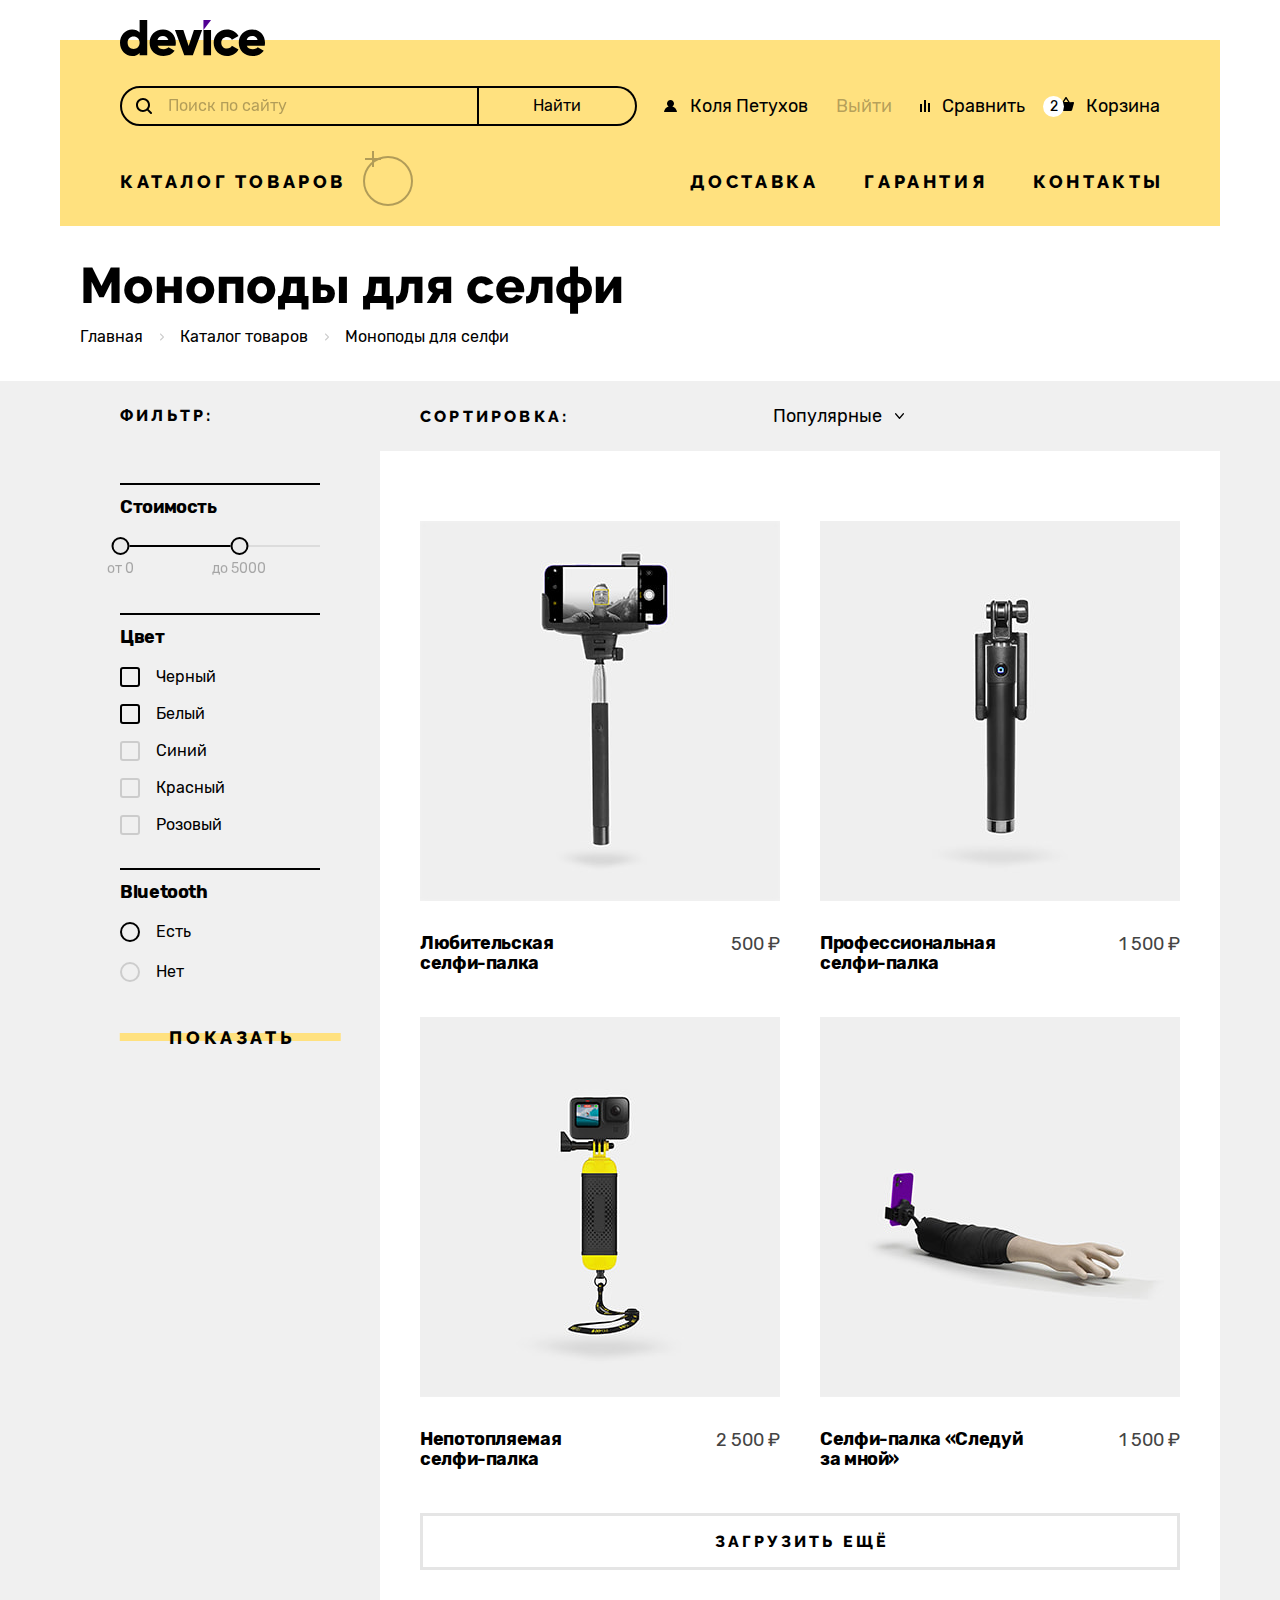
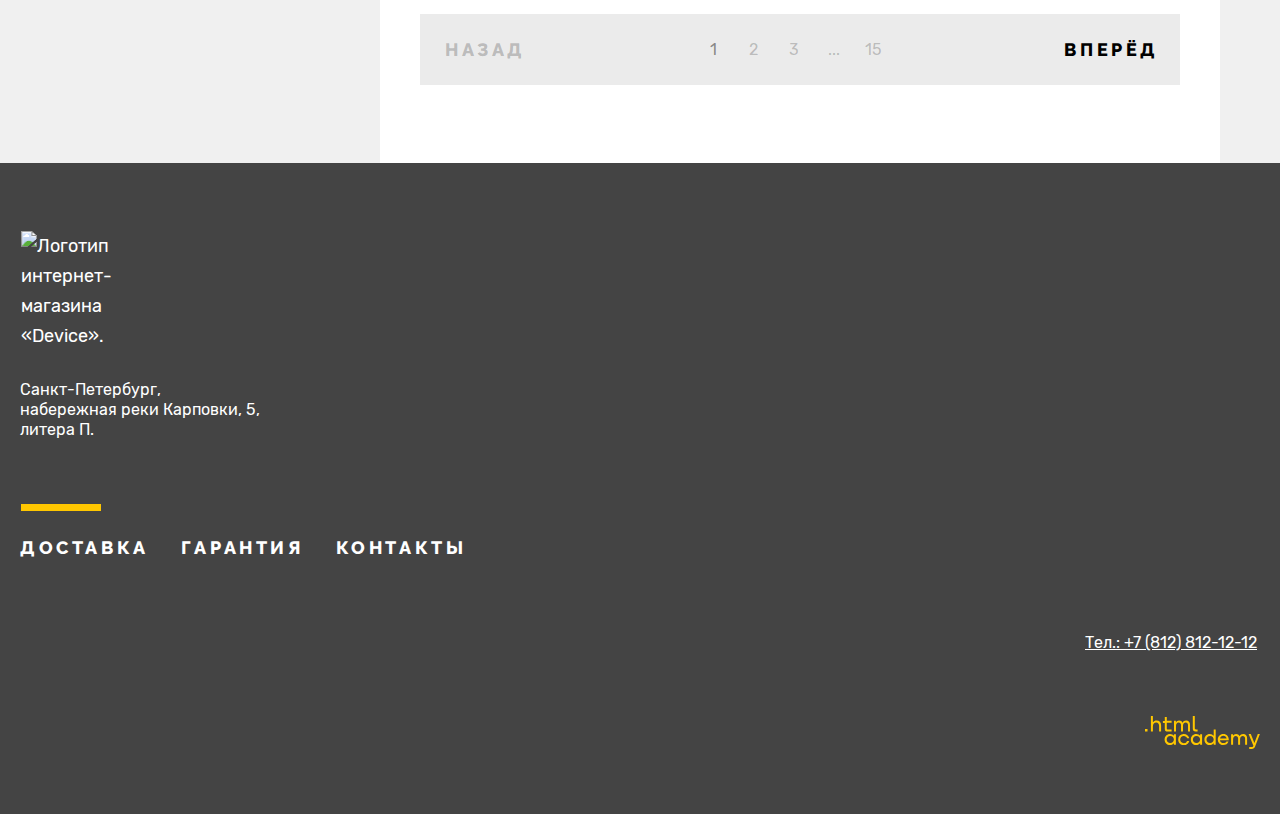
==== commit 844bde58: "Добавляет верстку верхней половины шапки по БЭМ" ====
--- a/catalog.html
+++ b/catalog.html
@@ -4,137 +4,148 @@
 	<head>
 		<meta charset="utf-8">
 		<meta name="viewport" content="width=device-width, initial-scale=1.0">
-		<title>Моноподы для селфи | Девайс | HTML Academy</title>
-		<meta name="description" content="Страница каталога товаров интернет-магазина гаджетов «Девайс».">
+		<title>Моноподы для селфи | Девайс | HTML Академия</title>
+		<meta name="description" content="Страница категории каталога товаров.">
+		<link rel="icon" href="./favicon.ico">
+		<link rel="icon" href="./images/favicons/favicon.svg" type="image/svg+xml">
+		<link rel="icon" href="./images/favicons/favicon.png" type="image/png" sizes="32x32">
 		<link rel="stylesheet" href="./styles/styles.min.css">
-
-		<link rel="icon" href="./favicon.ico" sizes="any">
-		<link rel="icon" href="./favicons/favicon.png" type="image/png" sizes="32x32">
 	</head>
 
-	<body>
-		<header class="page-header page-header-inner container">
-			<a class="page-header-logo logo interactive-element" href="./index.html" aria-label="Главная">
-				<img class="logo-image" src="./images/header-logo.svg" width="145" height="36" alt="Логотип интернет-магазина «Device».">
-			</a>
-
-			<div class="user-menu">
-				<form class="site-search-form" action="https://echo.htmlacademy.ru/" method="get" autocomplete="off">
-					<label class="site-search-field">
-						<span class="visually-hidden">Поиск по сайту</span>
-						<input class="site-search-input text-small" type="search" name="site-search" placeholder="Поиск по сайту" required>
-					</label>
-					<button class="site-search-button text-small normalize-button" type="submit">Найти</button>
-				</form>
-
-				<div class="user-navigation">
-					<div class="user-auth">
-						<a class="user-button login-button interactive-element" href="javascript:void(0)">Коля Петухов</a>
-						<a class="logout-button focus-outline" href="javascript:void(0)">Выйти</a>
+	<body class="page">
+		<header class="header">
+			<div class="container">
+				<div class="header__wrapper header__wrapper--inner">
+					<a class="header__logo logo interactive-element" href="./index.html" aria-label="Логотип-ссылка на Главную">
+						<img src="./images/logo-theme-light.svg" width="145" height="36" alt="Device.">
+					</a>
+					<div class="header__user-menu user-menu">
+						<form class="user-menu__site-search site-search" action="https://echo.htmlacademy.ru/" method="get" autocomplete="off">
+							<label class="site-search__field">
+								<span class="visually-hidden">Поиск по сайту</span>
+								<input class="site-search__input text-small" type="search" name="site-search" placeholder="Поиск по сайту" required>
+							</label>
+							<button class="site-search__button text-small focus-outline" type="submit">Найти</button>
+						</form>
+						<ul class="user-menu__user-auth user-auth reset-list">
+							<li class="user-auth__item">
+								<a class="user-auth__login user-button user-button--login interactive-element" href="javascript:void(0)">
+									Коля Петухов
+								</a>
+							</li>
+							<li class="user-auth__item">
+								<a class="user-auth__logout user-button user-button--logout focus-outline" href="javascript:void(0)">
+									Выйти
+								</a>
+							</li>
+						</ul>
+						<ul class="user-menu__list reset-list">
+							<li class="user-menu__item">
+								<a class="user-menu__button user-button user-button--compare interactive-element" href="javascript:void(0)">
+									Сравнить
+								</a>
+							</li>
+							<li class="user-menu__item user-menu__item--cart">
+								<a class="user-menu__button user-button user-button--cart interactive-element" href="javascript:void(0)">
+									Корзина
+									<span class="user-button__counter" title="2 товара">2</span>
+								</a>
+								<section class="cart-popover text-small">
+									<h2 class="visually-hidden">Корзина</h2>
+
+									<ul class="cart-product-list reset-list">
+										<li class="cart-product-item">
+											<a class="cart-product-link interactive-element" href="javascript:void(0)">
+												<h3 class="cart-product-title text-small">Любительская<br>селфи-палка</h3>
+												<img class="cart-product-image" src="./images/cart-popover-product-1.jpg" width="39" height="43" alt="Черная палка для селфи с простым горизонтальным держателем.">
+											</a>
+											<button class="cart-product-remove normalize-button interactive-element" type="button">
+												<span class="visually-hidden">Удалить из корзины</span>
+											</button>
+										</li>
+
+										<li class="cart-product-item">
+											<a class="cart-product-link interactive-element" href="javascript:void(0)">
+												<h3 class="cart-product-title text-small">Профессиональная<br>селфи-палка</h3>
+												<img class="cart-product-image" src="./images/cart-popover-product-2.jpg" width="39" height="43" alt="Черная палка для селфи со складным универсальным держателем.">
+											</a>
+											<button class="cart-product-remove normalize-button interactive-element" type="button">
+												<span class="visually-hidden">Удалить из корзины</span>
+											</button>
+										</li>
+									</ul>
+
+									<dl class="cart-order-info">
+										<div class="order-info-item order-info-number">
+											<dt class="order-info-title">Товаров:&nbsp;</dt>
+											<dd class="order-info-description">2</dd>
+										</div>
+										<div class="order-info-item order-info-price">
+											<dt class="order-info-title">Сумма:&nbsp;</dt>
+											<dd class="order-info-description">2000 ₽</dd>
+										</div>
+									</dl>
+
+									<div class="cart-popover-button-container">
+										<a class="cart-popover-button subtitle flex-center focus-outline" href="javascript:void(0)">
+											Открыть корзину
+										</a>
+									</div>
+								</section>
+							</li>
+						</ul>
 					</div>
 
-					<a class="user-button compare-button interactive-element" href="javascript:void(0)">Сравнить</a>
-
-					<div class="user-cart">
-						<a class="user-button cart-button interactive-element" href="javascript:void(0)">
-							Корзина
-							<span class="cart-counter flex-center">2</span>
-						</a>
-
-						<section class="cart-popover text-small">
-							<h2 class="visually-hidden">Корзина</h2>
-
-							<ul class="cart-product-list reset-list">
-								<li class="cart-product-item">
-									<a class="cart-product-link interactive-element" href="javascript:void(0)">
-										<h3 class="cart-product-title text-small">Любительская<br>селфи-палка</h3>
-										<img class="cart-product-image" src="./images/cart-popover-product-1.jpg" width="39" height="43" alt="Черная палка для селфи с простым горизонтальным держателем.">
-									</a>
-									<button class="cart-product-remove normalize-button interactive-element" type="button">
-										<span class="visually-hidden">Удалить из корзины</span>
-									</button>
-								</li>
-
-								<li class="cart-product-item">
-									<a class="cart-product-link interactive-element" href="javascript:void(0)">
-										<h3 class="cart-product-title text-small">Профессиональная<br>селфи-палка</h3>
-										<img class="cart-product-image" src="./images/cart-popover-product-2.jpg" width="39" height="43" alt="Черная палка для селфи со складным универсальным держателем.">
-									</a>
-									<button class="cart-product-remove normalize-button interactive-element" type="button">
-										<span class="visually-hidden">Удалить из корзины</span>
-									</button>
+					<!-- Для выделения текущей страницы - <a> заменить на <span>, добавить класс "is-current" и удалить класс "interactive-element" -->
+
+					<nav class="main-navigation">
+						<div class="catalog-navigation">
+							<button class="catalog-toggle subtitle normalize-button focus-outline" type="button">
+								<span class="catalog-toggle-text">Каталог товаров</span>
+								<span class="catalog-toggle-icon flex-center"></span>
+							</button>
+
+							<ul class="catalog-navigation-list reset-list">
+								<li class="catalog-navigation-item">
+									<a class="catalog-navigation-link interactive-element" href="javascript:void(0)">Виртуальная реальность</a>
+								</li>
+								<li class="catalog-navigation-item">
+									<a class="catalog-navigation-link interactive-element" href="javascript:void(0)">Фитнес-браслеты</a>
+								</li>
+								<li class="catalog-navigation-item">
+									<a class="catalog-navigation-link interactive-element" href="javascript:void(0)">Квадрокоптеры</a>
+								</li>
+								<li class="catalog-navigation-item">
+									<span class="catalog-navigation-link is-current">Моноподы для cелфи</span>
+								</li>
+								<li class="catalog-navigation-item">
+									<a class="catalog-navigation-link interactive-element" href="javascript:void(0)">Умные часы</a>
+								</li>
+								<li class="catalog-navigation-item">
+									<a class="catalog-navigation-link interactive-element" href="javascript:void(0)">Экшн-камеры</a>
 								</li>
 							</ul>
-
-							<dl class="cart-order-info">
-								<div class="order-info-item order-info-number">
-									<dt class="order-info-title">Товаров:&nbsp;</dt>
-									<dd class="order-info-description">2</dd>
-								</div>
-								<div class="order-info-item order-info-price">
-									<dt class="order-info-title">Сумма:&nbsp;</dt>
-									<dd class="order-info-description">2000 ₽</dd>
-								</div>
-							</dl>
-
-							<div class="cart-popover-button-container">
-								<a class="cart-popover-button subtitle flex-center focus-outline" href="javascript:void(0)">
-									Открыть корзину
-								</a>
-							</div>
-						</section>
-					</div>
+						</div>
+
+						<ul class="site-navigation subtitle reset-list">
+							<li class="site-navigation-item">
+								<a class="site-navigation-link interactive-element" href="javascript:void(0)">Доставка</a>
+							</li>
+							<li class="site-navigation-item">
+								<a class="site-navigation-link interactive-element" href="javascript:void(0)">Гарантия</a>
+							</li>
+							<li class="site-navigation-item">
+								<a class="site-navigation-link interactive-element" href="javascript:void(0)">Контакты</a>
+							</li>
+						</ul>
+					</nav>
 				</div>
 			</div>
-
-			<!-- Для выделения текущей страницы - <a> заменить на <span>, добавить класс "is-current" и удалить класс "interactive-element" -->
-
-			<nav class="main-navigation">
-				<div class="catalog-navigation">
-					<button class="catalog-toggle subtitle normalize-button focus-outline" type="button">
-						<span class="catalog-toggle-text">Каталог товаров</span>
-						<span class="catalog-toggle-icon flex-center"></span>
-					</button>
-
-					<ul class="catalog-navigation-list reset-list">
-						<li class="catalog-navigation-item">
-							<a class="catalog-navigation-link interactive-element" href="javascript:void(0)">Виртуальная реальность</a>
-						</li>
-						<li class="catalog-navigation-item">
-							<a class="catalog-navigation-link interactive-element" href="javascript:void(0)">Фитнес-браслеты</a>
-						</li>
-						<li class="catalog-navigation-item">
-							<a class="catalog-navigation-link interactive-element" href="javascript:void(0)">Квадрокоптеры</a>
-						</li>
-						<li class="catalog-navigation-item">
-							<span class="catalog-navigation-link is-current">Моноподы для cелфи</span>
-						</li>
-						<li class="catalog-navigation-item">
-							<a class="catalog-navigation-link interactive-element" href="javascript:void(0)">Умные часы</a>
-						</li>
-						<li class="catalog-navigation-item">
-							<a class="catalog-navigation-link interactive-element" href="javascript:void(0)">Экшн-камеры</a>
-						</li>
-					</ul>
-				</div>
-
-				<ul class="site-navigation subtitle reset-list">
-					<li class="site-navigation-item">
-						<a class="site-navigation-link interactive-element" href="javascript:void(0)">Доставка</a>
-					</li>
-					<li class="site-navigation-item">
-						<a class="site-navigation-link interactive-element" href="javascript:void(0)">Гарантия</a>
-					</li>
-					<li class="site-navigation-item">
-						<a class="site-navigation-link interactive-element" href="javascript:void(0)">Контакты</a>
-					</li>
-				</ul>
-			</nav>
 		</header>
 
-		<main class="main-inner main-container">
+		<main class="main-inner content-container">
 			<header class="inner-header container">
-				<h1 class="inner-title main-title">Моноподы для селфи</h1>
+				<h1 class="inner-title title">Моноподы для селфи</h1>
 
 				<!-- Для выделения текущей страницы - <a> заменить на <span> и удалить класс "interactive-element" -->
 
--- a/styles/styles.min.css
+++ b/styles/styles.min.css
@@ -1 +1 @@
-@font-face{font-family:"Rubik";font-style:normal;font-weight:400;src:url(../fonts/rubik/rubik-400.woff2)format("woff2");font-display:swap}@font-face{font-family:"Rubik";font-style:normal;font-weight:700;src:url(../fonts/rubik/rubik-700.woff2)format("woff2");font-display:swap}@font-face{font-family:"Raleway";font-style:normal;font-weight:800;src:url(../fonts/raleway/raleway-800.woff2)format("woff2");font-display:swap}*,::after,::before{box-sizing:border-box}html{height:100%}body{display:flex;flex-direction:column;min-width:1240px;min-height:100%;margin:0;font:18px/30px"Rubik","Arial",sans-serif;color:#444;background-color:#fff}img{max-width:100%;height:auto;object-fit:contain}.visually-hidden{position:absolute;width:1px;height:1px;margin:-1px;padding:0;white-space:nowrap;border:0;-webkit-clip-path:inset(100%);clip-path:inset(100%);clip:rect(0 0 0 0);overflow:hidden}.container{width:1160px;margin:0 auto}.main-container{flex-grow:1}.section-gap{margin-bottom:70px}.flex-center{display:flex;align-items:center;justify-content:center}.reset-list{margin:0;padding:0;list-style:none}.reset-paragraph{margin:0}.normalize-button{padding:0;font-family:inherit;text-align:center;border:0;cursor:pointer}.button,.normalize-button,.normalize-input{margin:0;background-color:transparent}.normalize-input{padding:0;font:inherit;color:inherit;border:0}.button{min-height:57px;padding:15px 21px 15px 25px;text-align:center;border:3px solid transparent;cursor:pointer}.button:disabled{opacity:.3;pointer-events:none}.button-yellow-wrapper{display:inline-flex}.button-yellow{position:relative;left:2.5%;z-index:1;display:block;min-width:210px;max-width:310px;min-height:40px;margin:0;padding:10px 10px 9px 14px;text-align:center;text-decoration:none;background-color:transparent;border:0;cursor:pointer}.button-yellow::after,.button-yellow::before{position:absolute;top:50%;left:50%;width:105%;height:100%;content:""}.button-yellow::before{z-index:-1;transform:translate(-50%,-50%) scaleY(.2);background-color:#ffe17f;transition:100ms ease-in}.button-yellow::after{transform:translate(-50%,-50%);background-color:transparent}.button-yellow:hover::before{transform:translate(-50%,-50%) scaleY(1)}.button-yellow:focus{outline:0}.button-yellow:focus-visible::after{outline:2px solid #af4fff}@supports not selector(:focus-visible){.button-yellow:focus::after{outline:2px solid #af4fff}}.button-yellow:active::before{background-color:#fc3;transform:translate(-50%,-50%) scaleY(1);transition:100ms ease-out}.button-yellow:disabled{opacity:.3;pointer-events:none}.main-title,.subtitle{margin:0;font-family:"Raleway","Verdana",sans-serif;font-weight:800;font-size:50px;line-height:50px;color:#000}.subtitle{font-size:18px;line-height:21px;letter-spacing:.2em;text-transform:uppercase}.text-bold,.text-small{line-height:20px;color:#000}.text-bold{font-weight:700;font-size:18px;letter-spacing:-.02em}.text-small{font-size:16px}.interactive-element:hover{opacity:.6}.interactive-element:focus-visible{outline:2px solid #af4fff;outline-offset:2px}@supports not selector(:focus-visible){.interactive-element:focus{outline:2px solid #af4fff;outline-offset:2px}}.interactive-element:active{opacity:.3}.interactive-element:disabled{opacity:.1;pointer-events:none}.focus-outline:focus-visible,.site-search-button:focus-visible::before{outline:2px solid #af4fff;outline-offset:2px}@supports not selector(:focus-visible){.focus-outline:focus{outline:2px solid #af4fff;outline-offset:2px}}.logo{display:flex;width:145px;height:36px}.logo-image{object-fit:fill;transition:opacity 100ms ease-out}.page-header{padding:20px 60px 0;background:linear-gradient(rgba(255,255,255,0) 40px,#ffe17f 40px)}.page-header-inner{padding-bottom:20px}.page-header-logo,.user-menu{margin-bottom:30px}.user-menu{display:flex;align-items:flex-start}.site-search-form{display:flex;flex-grow:1;max-width:517px;min-width:485px;min-height:40px;margin-right:26px}.site-search-field{display:flex;flex-grow:1;max-width:359px;min-width:327px;margin-right:-2px}.site-search-input{width:calc(100% - 2px);margin:0;padding:8px 20px 8px 46px;font-family:inherit;background:url(../icons/stack.svg#header-site-search)no-repeat 14px center/16px 16px;background-color:transparent;border:2px solid #000;border-right:0;border-radius:50px 0 0 50px;-webkit-appearance:textfield;appearance:textfield}.site-search-input::placeholder{color:#000;opacity:.3}.site-search-input::-webkit-search-cancel-button,.site-search-input::-webkit-search-decoration,.site-search-input::-webkit-search-results-button,.site-search-input::-webkit-search-results-decoration{margin:0;-webkit-appearance:none;appearance:none}.site-search-input:focus{outline:0}.site-search-field:focus-within{z-index:1;outline:2px solid #af4fff;outline-offset:2px}.site-search-input:disabled{opacity:.3}.site-search-button{position:relative;width:160px;padding:8px 20px;border:2px solid #000;border-radius:0 50px 50px 0;transition:300ms ease-out}.site-search-button::before{position:absolute;top:-2px;left:-2px;width:calc(100% + 4px);height:calc(100% + 4px);content:""}.site-search-button:hover{color:#fff;background-color:#000}.site-search-button:focus{outline:0}@supports not selector(:focus-visible){.site-search-button:focus::before{outline:2px solid #af4fff;outline-offset:2px}}.site-search-button:active{color:rgba(255,255,255,.3);background-color:#000}.site-search-button:disabled{opacity:.3;pointer-events:none}.user-auth,.user-navigation{display:flex;align-items:flex-start}.user-navigation{min-width:497px;max-width:529px}.user-auth{column-gap:28px;min-width:231px;margin-right:26px}.logout-button,.user-button{padding:5px 0;text-decoration:none}.user-button{display:flex;color:#000}.user-button::before{flex-shrink:0;margin:9px 12px 0 0;background-repeat:no-repeat;background-size:100% 100%;content:""}.login-button::before{width:15px;height:12px;background-image:url(../icons/stack.svg#header-user-auth)}.logout-button{color:rgba(0,0,0,.3)}.logout-button:active,.logout-button:hover{color:#000}.compare-button{min-width:105px;margin-right:18px}.compare-button::before{width:10px;height:12px;background-image:url(../icons/stack.svg#header-user-compare)}.user-cart{position:relative}.cart-button{min-width:117px}.cart-button::before{width:16px;height:14px;margin-top:6px;background-image:url(../icons/stack.svg#header-user-cart)}.cart-counter{z-index:1;order:-1;align-self:flex-start;min-width:21px;max-width:43px;min-height:21px;margin:4.5px -6px 0 0;padding:2px 3px;font-size:14px;line-height:16px;text-align:center;background-color:#fff;border-radius:50px;overflow:hidden}.cart-popover{position:absolute;top:calc(100% + 5px);right:-77px;z-index:3;display:none;width:320px;min-height:134px;color:#fff;background-color:#000}.user-cart:focus-within .cart-popover{display:block}.cart-popover::before{position:absolute;top:-6px;left:50%;transform:translateX(-50%);width:14px;height:6px;background:url(../icons/stack.svg#popover-triangle)no-repeat 0 0/14px 6px;content:""}.cart-product-item{display:grid;grid-template-columns:1fr 10px;column-gap:23px;padding:20px}.cart-product-item+.cart-product-item{position:relative;margin-top:1px}.cart-product-item+.cart-product-item::before{position:absolute;top:-1px;left:0;width:100%;height:1px;background-color:rgba(255,255,255,.1);content:""}.cart-product-link{display:grid;grid-template-columns:39px 1fr;column-gap:23px;align-items:start;justify-self:start;padding-right:3px;text-decoration:none;color:inherit;transition:opacity 150ms ease-out}.cart-product-title{margin:0;font-weight:400;color:inherit}.cart-product-image{order:-1}.cart-product-remove{width:10px;height:10px;transition:opacity 150ms ease-out}.cart-product-remove::before{display:block;height:100%;background:url(../icons/stack.svg#cart-popover-cross)no-repeat 0 0/10px 10px;content:""}.cart-order-info{display:grid;grid-template-columns:120px 150px;column-gap:10px;min-height:44px;margin:0;padding:0 20px;background-color:#1a1a1a}.order-info-item{display:flex;align-items:center}.order-info-price{justify-content:flex-end}.order-info-description{margin:0}.cart-popover-button-container{padding:20px}.cart-popover-button{width:100%;min-height:50px;padding:14px 20px 14px 24px;background-color:#fff;transition:background-color 150ms ease-out,color 150ms ease-out}.cart-popover-button:hover{background-color:#ffe17f}.cart-popover-button:active{color:rgba(0,0,0,.3);background-color:#ffe17f}.cart-popover-button:not([href]){color:rgba(0,0,0,.3);pointer-events:none}.main-navigation{position:relative;z-index:2;display:grid;grid-template-columns:293px 1fr;column-gap:88px;align-items:start}.catalog-toggle{display:flex;text-align:left}.catalog-toggle-text{width:236px;margin-right:7px;padding:15px 0 14px}.catalog-toggle-icon{position:relative;align-self:center;flex-shrink:0;width:50px;height:50px;border:2px solid #000;border-radius:50%;opacity:.3;transition:opacity 100ms ease-in}.catalog-toggle-icon::after,.catalog-toggle-icon::before{position:absolute;width:16px;height:2px;background-color:#000;content:""}.catalog-toggle-icon::before{transform:rotate(90deg)}.catalog-toggle:active .catalog-toggle-icon,.catalog-toggle:hover .catalog-toggle-icon{opacity:1}.catalog-navigation-list{position:absolute;top:calc(100% - 19px);left:-60px;z-index:-1;display:none;grid-template-columns:222px 182px 182px;grid-auto-flow:row dense;gap:6px 30px;align-content:start;width:calc(100% + 120px);min-height:180px;padding:27px 60px;font-size:16px;line-height:18px;color:#000;background-color:#ffe17f}.catalog-navigation:focus-within .catalog-navigation-list{display:grid}.catalog-navigation:focus-within .catalog-toggle-icon::before{content:none}.catalog-navigation-item:nth-child(6){grid-column:1/2}.catalog-navigation-link{display:inline-flex;padding:6px 0;text-decoration:none;color:inherit}.catalog-navigation-link.is-current,.site-navigation-link.is-current{position:relative}.catalog-navigation-link.is-current::after,.page-footer-left::after{position:absolute;bottom:2px;width:100%;height:1px;background-color:#000;content:""}.site-navigation{display:flex;flex-wrap:wrap;gap:2px 46px;justify-self:end;margin-right:-4px}.site-navigation-link{display:block;padding:15px 0 14px;text-decoration:none;color:inherit}.site-navigation-link.is-current::after{position:absolute;left:0;bottom:8px;width:calc(100% - 3px);height:2px;background-color:#000;content:""}.page-footer{margin-top:auto;color:#fff;background-color:#444}.page-footer-wrapper{padding:62px 0 61px}.page-footer-logo{margin:0 0 29px 1px}.page-footer-columns{display:flex}.page-footer-left{position:relative;width:240px;margin-right:118px;padding:6px 0 87px}.page-footer-left::after{bottom:16px;left:1px;width:80px;height:7px;background-color:#ffc700}.page-footer-center{display:grid;align-self:flex-start;width:460px}.page-footer-right{display:flex;flex-direction:column;align-items:flex-end;width:180px;margin-left:auto;padding:13px 0 4px}.page-footer-address{font-style:normal;color:inherit}.footer-navigation{display:flex;flex-wrap:wrap;gap:10px 32px;margin-bottom:53px}.footer-navigation-link{position:relative;display:block;padding:10px 0 9px}.footer-navigation-link::after{position:absolute;left:5px;bottom:3px;width:calc(100% - 8px);height:2px;background-color:transparent;transition:background-color 150ms ease-out;content:""}.footer-navigation-link:active::after,.footer-navigation-link:hover::after,.footer-social-link:active,.footer-social-link:hover{background-color:#ffc700}.footer-social{display:flex;flex-wrap:wrap;gap:15px;justify-self:center;max-width:315px;margin-left:-15px}.footer-social-link{position:relative;z-index:1;width:40px;height:40px;background-color:rgba(255,255,255,.3);border-radius:50%;transition:background-color 150ms ease-out}.footer-social-link::before{width:18px;height:18px;background-repeat:no-repeat;background-size:100% 100%;transition:opacity 150ms ease-out;content:""}.footer-social-telegram::before{background-image:url(../icons/stack.svg#footer-telegram)}.footer-social-youtube::before{background-image:url(../icons/stack.svg#footer-youtube)}.footer-social-twitter::before{background-image:url(../icons/stack.svg#footer-twitter)}.footer-social-link::after{position:absolute;z-index:-1;width:100%;height:100%;content:""}.footer-social-link:active::before{opacity:.3}.footer-social-link:focus{outline:0}.footer-social-link:focus-visible::after,.services-button.is-current:focus-visible::after{outline:2px solid #af4fff;outline-offset:2px}@supports not selector(:focus-visible){.footer-social-link:focus::after{outline:2px solid #af4fff;outline-offset:2px}}.page-footer-right>:nth-last-child(2){margin-bottom:63px}.page-footer-link{text-decoration:none;color:inherit;transition:color 150ms ease-out,opacity 150ms ease-out}.page-footer-phone{display:block;width:175px;margin-bottom:16px;text-decoration:underline}.page-footer-phone:last-of-type{margin-bottom:0}.page-footer-link:hover{color:#ffc700}.page-footer-link:active{color:#ffc700;opacity:.3}.page-footer-developer{width:115px;height:33px;margin-top:auto}.page-footer-developer::before{display:block;height:100%;-webkit-mask-image:url(../icons/stack.svg#footer-developer);mask-image:url(../icons/stack.svg#footer-developer);-webkit-mask-repeat:no-repeat;mask-repeat:no-repeat;-webkit-mask-size:100% 100%;mask-size:100% 100%;background-color:#ffc700;transition:background-color 150ms ease-out,opacity 150ms ease-out;content:""}.page-footer-developer:hover::before{background-color:#fff}.page-footer-developer:active::before{background-color:#fff;opacity:.3}.slider{position:relative;z-index:1;background:linear-gradient(#ffe17f 134px,rgba(255,255,255,0) 134px)}.slider-card{display:none}.slider-card.is-active{display:grid;grid-template-columns:repeat(2,1fr);column-gap:40px;align-items:start}.slider-image-wrapper{width:560px;height:560px;margin-top:-16px}.slider-content{padding:106px 0 38px}.slider-title{margin-bottom:28px}.slider-description{margin:0 0 18px}.slider-description:last-of-type{margin-bottom:50px}.slider-link-wrapper{margin-bottom:50px}.slider-features{display:grid;grid-template-columns:repeat(3,auto);gap:20px;justify-content:start;margin:0}.slider-features-big-gap{gap:41px}.slider-feature{display:flex;flex-direction:column}.slider-feature-title{font-size:16px}.slider-feature-description{order:-1;margin:0 0 12px;font-size:36px;color:#000}.slider-controls{position:absolute;top:195px;left:30px;z-index:1;display:flex;justify-content:space-between;width:530px}.slider-button{width:20px;height:60px;background-image:url(../icons/stack.svg#slider-arrow);background-repeat:no-repeat;background-size:100% 100%;transition:opacity 50ms ease-out}.slider-next{transform:rotate(180deg)}.slider-pagination{display:flex;justify-content:center;gap:20px;margin-top:-12px;padding:0 60px;counter-reset:slider}.slider-pagination-button{width:12px;height:12px;counter-increment:slider}.slider-pagination-button::before{position:absolute;top:13px;right:49px;z-index:-1;display:flex;align-items:center;justify-content:flex-end;min-width:250px;height:135px;font-weight:700;font-size:180px;line-height:30px;text-align:right;color:#fff;content:none}.slider-pagination-button::after{display:block;height:100%;background-color:#fff;border:2px solid #000;border-radius:50%;transition:opacity 50ms ease-out;content:""}.slider-pagination-button.is-current::before{content:counter(slider,decimal-leading-zero)}.slider-pagination-button.is-current::after{background-color:#000}.slider-pagination-button:hover::after{opacity:.6}.index-catalog-link:active,.slider-pagination-button:active::after{opacity:.3}.slider-pagination-button:disabled::after{opacity:.1}.index-catalog-cards{display:grid;grid-template-columns:repeat(6,1fr);gap:40px}.index-catalog-card{display:grid}.index-catalog-link{display:flex;flex-direction:column;text-decoration:none;transition:opacity 150ms ease-out}.index-catalog-link::before{height:160px;margin-bottom:33px;background-color:#ffe17f;background-repeat:no-repeat;background-size:100% 100%;transition:background-color 150ms ease-out;content:""}.index-catalog-virtual::before{background-image:url(../icons/stack.svg#index-catalog-virtual)}.index-catalog-monopods::before{background-image:url(../icons/stack.svg#index-catalog-monopods)}.index-catalog-cameras::before{background-image:url(../icons/stack.svg#index-catalog-cameras)}.index-catalog-bracelets::before{background-image:url(../icons/stack.svg#index-catalog-bracelets)}.index-catalog-watches::before{background-image:url(../icons/stack.svg#index-catalog-watches)}.index-catalog-quadcopters::before{background-image:url(../icons/stack.svg#index-catalog-quadcopters)}.index-catalog-link:hover::before{background-color:#ffc700}.index-catalog-link:active::before{background-color:#ffe17f}.index-catalog-title{min-height:60px;line-height:24px;letter-spacing:-.02em;text-transform:none}.services{background:linear-gradient(rgba(255,255,255,0) 102px,#f0f0f0 102px)}.services-wrapper{display:grid;grid-template-columns:287px 1fr;padding-bottom:72px}.services-controls{position:relative;display:grid;row-gap:35px;justify-content:start;align-content:start;padding:64px 7px 65px 0}.services-button.is-current::after,.services-controls::after{position:absolute;top:0;height:100%;background-color:#000;content:""}.services-controls::after{right:0;width:7px}.services-button{min-width:152.5px;max-width:210px}.services-button-text{display:block;transition:transform 300ms ease-out}.services-button.is-current{position:relative;left:2.5%;z-index:1;padding:9px 10px 10px 14px;color:#ffe17f;text-align:center;background-color:transparent;border:0;cursor:pointer}.services-button.is-current::after{left:-2.5%;z-index:-1;width:280px}.services-button.is-current:focus-visible{outline:0}@supports not selector(:focus-visible){.services-button.is-current:focus{outline:0}}@supports not selector(:focus-visible){.services-button.is-current:focus::after{outline:2px solid #af4fff;outline-offset:2px}}.services-button.is-current:active .services-button-text,.services-button.is-current:focus-visible .services-button-text,.services-button.is-current:hover .services-button-text{transform:translateX(26px)}@supports not selector(:focus-visible){.services-button.is-current:focus .services-button-text{transform:translateX(26px)}}.services-tab{display:none;justify-content:space-between;padding:73px 28px 72px 116px}.services-delivery{padding-right:60px}.services-tab.is-active{display:flex}.services-content{width:480px}.services-title{margin-bottom:34px}.services-description{margin:0 0 18px}.services-description:last-of-type{margin-bottom:0}.services-tab::after{background-repeat:no-repeat;background-size:100% 100%;content:""}.services-delivery::after{width:139px;height:165px;margin:4px 0 5px;background-image:url(../icons/stack.svg#services-delivery)}.services-warranty::after{width:172px;height:195px;margin:-11px 0-10px;background-image:url(../icons/stack.svg#services-warranty)}.services-credit::after{width:156px;height:188px;margin:-7px 0;background-image:url(../icons/stack.svg#services-credit)}.on-order-button{display:grid;grid-template-columns:125px 1fr 125px;min-height:100px;text-decoration:none;color:#000;background-color:#f0f0f0;transition:opacity 150ms ease-out}.on-order-button-text{padding:41px 59px 36px 63px;font-size:20px;line-height:23px;text-align:center}.on-order-button::before{background:url(../icons/stack.svg#on-order-delivery)no-repeat center/47px 32px;background-color:#ffe17f;transition:background-color 150ms ease-out;content:""}.on-order-button-icon{align-self:center;justify-self:center;width:40px;height:40px;background-color:rgba(220,220,220,.5);border-radius:50%;content:""}.on-order-button-icon::before{width:2px;height:12px;background-image:url(../icons/stack.svg#on-order-info);background-repeat:no-repeat;background-size:100% 100%;opacity:.3;transition:opacity 150ms ease-out;content:""}.on-order-button:active::before,.on-order-button:hover::before{background-color:#ffc700}.on-order-button:active .on-order-button-icon::before,.on-order-button:hover .on-order-button-icon::before{opacity:1}.on-order-button:active{opacity:.3}.company-info{display:grid;grid-template-columns:520px 532px;justify-content:space-between}.company-info-block{position:relative;padding:47px 15px 0 0}.about-delivery-item::before,.company-info-block::before{position:absolute;top:0;left:0;width:84px;height:7px;background-color:#000;content:""}.about{width:515px}.company-info-title{margin-bottom:48px}.company-info-content{display:grid;row-gap:30px}.company-info-description{width:500px;margin:0}.about-delivery-list{display:grid;row-gap:19px;margin-left:2px}.about-delivery-item{position:relative;padding-left:34px}.about-delivery-item::before{top:6px;width:8px;height:8px;background-color:#ffc700;border-radius:50%}.about-more-wrapper,.contacts-feedback-wrapper{justify-self:start}.about-more{min-width:257.5px}.company-info-subtitle{margin:0 0 15px;font-weight:700;font-size:24px;line-height:30px}.contacts-address{font-style:normal}.contacts-phone{display:inline-flex;color:inherit}.contacts-feedback{min-width:247px}.subscription{background-color:#f0f0f0}.subscription-wrapper{display:grid;row-gap:144px;padding:64px 0 56px}.subscription-info-wrapper{display:grid;grid-template-columns:350px 1fr;column-gap:250px;padding:0 7px}.subscription-description-wrapper{padding-top:10px}.subscription-description{margin:0 0 18px}.subscription-description:last-of-type{margin-bottom:0}.subscription-form-wrapper{display:grid;grid-template-columns:810px 1fr;column-gap:138px;padding:0 1px}.subscription-form{display:flex;align-self:end}.subscription-label{display:flex;flex-grow:1}.subscription-field{flex-grow:1;padding:13px 16px 11px;font:inherit;color:inherit;border-bottom:3px solid #c4c4c4}.subscription-field::placeholder{color:inherit;opacity:.5}.subscription-field:focus{outline:0;background-color:#dcdcdc}.subscription-field.has-error{border-bottom-color:#ff3d3d}.subscription-field:disabled{opacity:.3}.subscription-button{min-width:253px;max-width:333px;border-color:#c4c4c4;transition:color 100ms ease-out,background-color 100ms ease-out,border-color 100ms ease-out}.subscription-button:hover{color:#fff;background-color:#000;border-color:#000}.subscription-button:active{color:rgba(255,255,255,.3);background-color:#000;border-color:#000}.subscription-remark{display:flex;align-self:center;justify-self:end}.breadcrumbs-item::after,.subscription-remark::before{background-repeat:no-repeat;background-size:100% 100%;content:""}.subscription-remark::before{flex-shrink:0;width:16px;height:16px;margin:7px 16px 0 0;background-image:url(../icons/stack.svg#subscription-tick)}.inner-header{padding:35px 60px 34px}.inner-title{margin-bottom:16px}.breadcrumbs{display:flex;flex-wrap:wrap;gap:14px 16px}.breadcrumbs-item{display:flex;gap:17px}.breadcrumbs-item::after{align-self:center;width:4px;height:8px;background-image:url(../icons/stack.svg#breadcrumbs-divider);opacity:.2}.breadcrumbs-item:last-child::after{content:none}.breadcrumbs-link{text-decoration:none;color:inherit;transition:opacity 150ms ease-out}.catalog{background-color:#f0f0f0}.catalog-wrapper{display:grid;grid-template-columns:320px 1fr}.catalog-subtitle{font-size:16px;line-height:19px}.catalog-result{display:flex;flex-direction:column}.catalog-filter{padding:25px 40px 64px 60px}.catalog-filter-title{margin-bottom:60px}.filter-group{margin:0 20px 35px 0;padding:0;border:0}.filter-group-title{position:relative;width:100%;margin-bottom:20px;padding:12px 0 0;border:0}.filter-group-title::before{position:absolute;top:0;transform:translateY(-100%);width:100%;border-top:2px solid #000;content:""}.filter-button{max-width:210px}.filter-range{min-height:43px;padding-top:8px}.range-scale{position:relative;border-bottom:2px solid #dcdcdc}.range-bar{position:absolute;left:0;width:119px;border-bottom:2px solid #000}.range-control{position:absolute;top:-8px;display:flex;flex-direction:column;align-items:center}.range-control-min{left:0;transform:translateX(-50%)}.range-control-max{right:0;transform:translateX(50%)}.range-toggle{position:relative;width:18px;height:18px;margin-bottom:4px;background-color:#f0f0f0}.range-toggle::before{position:absolute;top:0;left:0;width:100%;height:100%;background-color:#ebebeb;border:2px solid #000;border-radius:50%;transition:50ms ease-out;content:""}.range-toggle:hover::before{opacity:.5}.range-toggle:active::before{background-color:#000;opacity:1}.range-field{position:relative;display:flex;justify-content:center;width:83px;font-size:14px;line-height:20px;text-align:center;color:#000}.range-label{position:absolute;min-width:32px;opacity:.3;cursor:pointer}.range-input{width:100%;height:20px;padding:2px 2px 0;text-align:center;-webkit-appearance:textfield;appearance:textfield}.range-input::-webkit-inner-spin-button,.range-input::-webkit-outer-spin-button{margin:0;-webkit-appearance:none;appearance:none}.range-input::placeholder{opacity:0}.range-input:focus,.range-input:not(:placeholder-shown){z-index:1;background-color:#f0f0f0}.filter-checkbox{margin-bottom:17px}.filter-radio{margin-bottom:20px}.filter-item:last-child{margin-bottom:0}.filter-control{display:inline-flex;vertical-align:top;cursor:pointer}.filter-mark{position:relative;flex-shrink:0;width:20px;height:20px;margin-right:16px;transition:opacity 50ms ease-out}.filter-mark::after{position:absolute;top:0;left:0;width:100%;height:100%;border:2px solid #ccc;content:""}.filter-input:checked+.filter-mark::after{border-color:#000}.filter-mark-checkbox::after{border-radius:3px}.filter-mark-radio::after{border-radius:50%}.filter-input-checkbox:checked+.filter-mark-checkbox::before{width:10px;height:10px;background:url(../icons/stack.svg#filter-tick);background-repeat:no-repeat;background-size:100% 100%;content:""}.filter-input-radio:checked+.filter-mark-radio::before{transform:translateX(.5px);width:8px;height:8px;background-color:#000;border-radius:50%;content:""}.filter-label{transition:opacity 50ms ease-out}.filter-control:hover .filter-label,.filter-control:hover .filter-mark{opacity:.6}.filter-input:focus-visible+.filter-mark{outline:2px solid #af4fff;outline-offset:2px}@supports not selector(:focus-visible){.filter-input:focus+.filter-mark{outline:2px solid #af4fff;outline-offset:2px}}.filter-control:active .filter-label,.filter-control:active .filter-mark{opacity:.3}.filter-input:disabled+.filter-mark,.filter-input:disabled~.filter-label{opacity:.1;pointer-events:none}.catalog-sorting{display:flex;align-items:flex-start;justify-content:space-between;padding:20px 40px}.catalog-sorting-title{max-width:273px;padding:6px 0 4px}.sorting-select{min-width:142px;margin:0 0 0-2px;padding:0 32px 0 0;font:inherit;color:#000;background:url(../icons/stack.svg#sorting-select)no-repeat right top/30px 30px;background-color:transparent;border:0;cursor:pointer;-webkit-appearance:none;appearance:none}.sorting-order{display:flex}.sorting-order-button{width:30px;height:30px}.sorting-order-button::before{width:11px;height:10px;background-image:url(../icons/stack.svg#sorting-order);background-repeat:no-repeat;background-size:100% 100%;opacity:.2;content:""}.sorting-order-down::before{transform:rotate(180deg)}.sorting-order-button:hover::before{opacity:.5}.product-link.new:hover .product-title,.sorting-order-button:active::before{opacity:1}.catalog-products{display:flex;flex-direction:column;flex-grow:1;padding:70px 40px 78px;background-color:#fff}.catalog-product-cards{display:grid;grid-template-columns:repeat(2,1fr);gap:44px 40px;margin-bottom:44px}.product-card{display:grid}.product-link{position:relative;text-decoration:none}.product-image-wrapper{position:relative;height:380px;margin-bottom:32px;background-color:#f0f0f0}.product-image-wrapper::before{position:absolute;top:0;left:0;z-index:1;width:100%;height:100%;background-color:transparent;content:""}.product-link.new .product-image-wrapper::before{transition:background-color 300ms ease-out}.product-link:active .product-image-wrapper::before,.product-link:hover .product-image-wrapper::before{background-color:rgba(240,240,240,.8)}.product-info,.product-title{transition:opacity 150ms ease-out}.product-info{display:flex;justify-content:space-between}.product-link.new .product-info{transition:opacity 300ms ease-out}.product-title{flex-shrink:0;width:230px;margin:0 20px 0 0}.modal-close-button:hover::before,.product-link.new:active .product-info,.product-link.new:hover .product-info,.product-link:hover .product-title{opacity:.6}.product-link:active .product-title{opacity:1}.modal-close-button:active::before,.product-link:active .product-info{opacity:.3}.product-price{padding-top:1px;font-size:18px;line-height:21px;text-align:right;color:#444}.product-more{position:absolute;top:170px;left:50%;transform:translateX(-50%);width:max-content;max-width:260px;opacity:0;transition:opacity 150ms ease-out;pointer-events:none}.product-link.new .product-more{transition:opacity 300ms ease-out}.product-image-wrapper::before,.product-more::before{transition:background-color 150ms ease-out}.product-more::after{content:none}.product-link:active .product-more,.product-link:hover .product-more{opacity:1}.product-link:active .product-more::before{background-color:#ffc700}.new{position:relative}.new::before{position:absolute;top:27px;right:27px;z-index:1;display:flex;align-items:center;justify-content:center;width:60px;height:60px;padding:0 0 2px 3px;font-family:"Raleway","Verdana",sans-serif;font-weight:800;font-size:14px;line-height:16px;letter-spacing:.2em;text-transform:uppercase;color:rgba(0,0,0,.6);border:2px solid rgba(0,0,0,.6);border-radius:50%;content:"New"}.catalog-show-more{margin:auto 0 44px;font-size:16px;line-height:19px;background-color:transparent;border:3px solid #e5e5e5;transition:border-color 100ms ease-out,opacity 100ms ease-out;cursor:pointer}.catalog-show-more:hover{border-color:#000}.catalog-show-more:active{border-color:#000;opacity:.3}.catalog-pagination{display:grid;grid-template-columns:200px max-content 213px;align-items:start;justify-content:space-between;background-color:#ebebeb}.pagination-button{max-width:200px;padding:25px 21px 25px 25px;text-align:center;transition:background-color 50ms ease-out,color 50ms ease-out}.pagination-button.is-disabled{color:rgba(68,68,68,.3)}.pagination-backward{justify-self:start}.pagination-forward{justify-self:end}.pagination-button:focus-visible{background-color:#f0f0f0}@supports not selector(:focus-visible){.pagination-button:focus{background-color:#f0f0f0}}.pagination-button:hover{background-color:#dcdcdc}.pagination-button.is-disabled:hover{color:rgba(68,68,68,.3);background-color:transparent}.pagination-button:active{color:rgba(0,0,0,.3);background-color:#dcdcdc}.pagination-list{display:flex;flex-wrap:wrap;align-self:center;max-width:300px;margin:16px 0 15px}.pagination-divider,.pagination-link{display:block;min-width:40px;max-width:65px;padding:10px 4px;text-align:center;text-decoration:none;color:rgba(68,68,68,.3);white-space:nowrap}.pagination-link.is-current,.pagination-link.is-current:hover{color:rgba(68,68,68,.6)}.pagination-link{transition:color 50ms ease-out}.pagination-link:hover{color:#444}.pagination-link:active{color:rgba(68,68,68,.1)}.modal-container{position:fixed;top:0;left:0;z-index:100;display:flex;width:100%;height:100%;background-color:rgba(240,240,240,.9);transition:display 300ms ease-out 50ms}.modal-container-close{display:none}.modal{position:relative;padding:62px 70px;background-color:#fff;border:10px solid #000;box-shadow:0 10px 0 rgba(0,0,0,.1)}.modal-on-order{width:920px}.modal-close-button{position:absolute;top:74px;right:70px;width:26px;height:26px}.modal-close-button::before{display:block;height:100%;background:url(../icons/stack.svg#modal-cross)no-repeat 0 0/26px 26px;content:""}.modal-close-button::after{position:fixed;inset:0;z-index:-1;content:""}.modal-title{max-width:650px;margin-bottom:42px}.on-order-form{display:grid;grid-template-columns:360px 140px 180px;column-gap:40px}.on-order-group{min-height:114px;margin:0 0 42px}.on-order-email{grid-column:2/4}.on-order-goods{grid-column:1/3;margin-bottom:22px}.on-order-control{display:flex;flex-direction:column}.on-order-label{margin-bottom:14px}.on-order-field{padding:18px 58px 18px 18px;font-family:inherit;background-repeat:no-repeat;background-position:right 18px top 22px;background-size:15px 12px;background-color:#f0f0f0;border:2px solid transparent;transition:background-color 150ms ease-out}.on-order-field::placeholder{color:#000;opacity:.3}.on-order-field-name{background-image:url(../icons/stack.svg#modal-customer-name)}.on-order-field-email{background-image:url(../icons/stack.svg#modal-customer-email)}.on-order-field-goods{padding-right:18px;background:#f0f0f0}.on-order-field:not(:placeholder-shown){background-color:#ebebeb}.on-order-field:hover{background-color:#dcdcdc}.on-order-field:disabled{opacity:.3}.on-order-field:disabled:hover,.on-order-number-input:disabled:hover{background-color:#f0f0f0}.on-order-field:not(:placeholder-shown):disabled:hover{background-color:#ebebeb}.on-order-field.has-error{border:2px solid #ff3d3d}.on-order-message{display:none;margin:2px 0-2px;font-size:14px;line-height:20px;color:#000}.on-order-message.is-shown{display:block}.on-order-error{display:block;color:#ff3d3d}.form-button-wrapper{grid-column:1/-1;justify-self:start}.on-order-form-button{min-width:191px;max-width:280px}.on-order-number{min-height:94px}.on-order-label-tooltip{display:flex;margin-bottom:14px}.on-order-field-number{display:grid;grid-template-columns:repeat(3,60px)}.on-order-field-number.has-error{outline:2px solid #ff3d3d}.on-order-number-input{padding:20px 4px 20px 5px;font-family:inherit;text-align:center;background-color:#f0f0f0;border:0;transition:background-color 150ms ease-out;-webkit-appearance:textfield;appearance:textfield}.on-order-number-input::-webkit-inner-spin-button,.on-order-number-input::-webkit-outer-spin-button{margin:0;-webkit-appearance:none;appearance:none}.on-order-number-input:hover{background-color:#dcdcdc}.on-order-number-button{padding:22px;background-color:#f0f0f0;border:0;transition:background-color 150ms ease-out;cursor:pointer}.on-order-number-button::before{width:16px;height:16px;background-repeat:no-repeat;background-position:center;background-size:contain;transition:opacity 150ms ease-out;content:""}.on-order-number-minus::before{background-image:url(../icons/stack.svg#modal-number-minus)}.on-order-number-plus::before{background-image:url(../icons/stack.svg#modal-number-plus)}.on-order-number-button:hover{background-color:#ebebeb}.on-order-number-button:hover::before{opacity:.6}.on-order-number-button:focus-visible,.on-order-number-input:focus{outline:2px solid #af4fff;outline-offset:-2px}@supports not selector(:focus-visible){.on-order-number-button:focus{outline:2px solid #af4fff;outline-offset:-2px}}.on-order-number-button:active{background-color:#f0f0f0}.on-order-number-button:active::before{opacity:.3}.on-order-number-button:disabled,.on-order-number-input:disabled{opacity:.3;pointer-events:none}.on-order-number-button:disabled::before{opacity:.3}.on-order-form-tooltip{position:relative;flex-shrink:0;width:26px;height:26px;margin:-3px 0-3px 8px}.form-tooltip-toggle{width:100%;height:100%;background-color:#ffe17f;border-radius:50%}.form-tooltip-toggle::before{width:4px;height:12px;background:url(../icons/stack.svg#modal-tooltip-icon)no-repeat 0 0/4px 12px;content:""}.form-tooltip-text{position:absolute;right:-34px;z-index:10;display:none;width:200px;margin-top:10px;padding:19px 21px 21px;color:#fff;background-color:#000;box-shadow:0 10px 0 rgba(0,0,0,.1)}.form-tooltip-text::before{position:absolute;top:-6px;right:40px;width:14px;height:6px;background:url(../icons/stack.svg#popover-triangle)no-repeat 0 0/14px 6px;content:""}.form-tooltip-toggle:focus{outline:0}.form-tooltip-toggle:focus+.form-tooltip-text,.form-tooltip-toggle:hover+.form-tooltip-text{display:block}+@font-face{font-family:"Rubik";font-weight:400;font-style:normal;font-display:swap;src:url(../fonts/rubik/rubik-400.woff2)format("woff2")}@font-face{font-family:"Rubik";font-weight:700;font-style:normal;font-display:swap;src:url(../fonts/rubik/rubik-700.woff2)format("woff2")}@font-face{font-family:"Raleway";font-weight:800;font-style:normal;font-display:swap;src:url(../fonts/raleway/raleway-800.woff2)format("woff2")}html{box-sizing:border-box;height:100%}*,::after,::before{box-sizing:inherit}body{min-width:1240px;min-height:100%;margin:0}img{max-width:100%;height:auto}a{color:inherit;text-decoration:none}.page{display:flex;flex-direction:column;font:18px/30px"Rubik","Arial",sans-serif;color:#444;background-color:#fff}.container{max-width:1240px;margin:0 auto;padding:0 40px}.content-container{flex-grow:1}.visually-hidden{position:absolute;width:1px;height:1px;margin:-1px;padding:0;overflow:hidden;white-space:nowrap;border:0;clip:rect(0 0 0 0);-webkit-clip-path:inset(100%);clip-path:inset(100%)}.section-gap{margin-bottom:70px}.reset-list{margin:0;padding:0;list-style:none}.reset-paragraph{margin:0}.normalize-button{padding:0;font-family:inherit;text-align:center;border:0;cursor:pointer}.button,.normalize-button,.normalize-input{background-color:transparent}.normalize-input{padding:0;font-family:inherit;color:inherit;border:0}.button{min-height:57px;margin:0;padding:15px 21px 15px 25px;text-align:center;border:3px solid transparent;cursor:pointer}.button:disabled{opacity:.3;pointer-events:none}.button-yellow-wrapper{display:inline-flex}.button-yellow{position:relative;left:2.5%;z-index:1;display:block;min-width:210px;max-width:310px;min-height:40px;margin:0;padding:10px 10px 9px 14px;text-align:center;text-decoration:none;background-color:transparent;border:0;cursor:pointer}.button-yellow::after,.button-yellow::before{position:absolute;top:50%;left:50%;width:105%;height:100%;content:""}.button-yellow::before{z-index:-1;transform:translate(-50%,-50%) scaleY(.2);background-color:#ffe17f;transition:100ms ease-in}.button-yellow::after{transform:translate(-50%,-50%);background-color:transparent}.button-yellow:hover::before{transform:translate(-50%,-50%) scaleY(1)}.button-yellow:focus{outline:0}.button-yellow:focus-visible::after{outline:2px solid #af4fff}@supports not selector(:focus-visible){.button-yellow:focus::after{outline:2px solid #af4fff}}.button-yellow:active::before{background-color:#fc3;transform:translate(-50%,-50%) scaleY(1);transition:100ms ease-out}.button-yellow:disabled{opacity:.3;pointer-events:none}.title{margin:0;font-family:"Raleway","Verdana",sans-serif;font-weight:800;font-size:50px;line-height:50px;color:#000}.subtitle,.text-bold{font-size:18px;color:#000}.subtitle{margin:0;font-family:"Raleway","Verdana",sans-serif;font-weight:800;line-height:21px;letter-spacing:.2em;text-transform:uppercase}.text-bold{font-weight:700;line-height:20px;letter-spacing:-.02em}.text-small{font-size:16px;line-height:1.25;color:#000}.interactive-element:hover{opacity:.6}.interactive-element:focus-visible{outline:2px solid #af4fff;outline-offset:2px}@supports not selector(:focus-visible){.interactive-element:focus{outline:2px solid #af4fff;outline-offset:2px}}.interactive-element:active{opacity:.3}.interactive-element:disabled{opacity:.1;pointer-events:none}.focus-outline:focus-visible,.focus-outline:focus-visible::after{outline:2px solid #af4fff;outline-offset:2px}@supports not selector(:focus-visible){.focus-outline:focus{outline:2px solid #af4fff;outline-offset:2px}}@supports not selector(:focus-visible){.focus-outline:focus::after{outline:2px solid #af4fff;outline-offset:2px}}.header__wrapper{display:grid;gap:30px;padding:20px 60px 0;color:#000;background-image:linear-gradient(transparent 40px,#ffe17f 40px)}.header__wrapper--inner{padding-bottom:20px}.logo{display:flex;width:145px;transition:opacity 100ms ease-out}.user-menu{display:flex;align-items:flex-start;gap:26px}.user-menu__site-search{flex-grow:1;max-width:517px}.site-search{display:flex}.site-search__field{display:flex;flex-grow:1;min-width:314px;max-width:359px}.site-search__input{flex-grow:1;padding:8px 18px 8px 46px;font-family:inherit;background:url(../icons/stack.svg#site-search)no-repeat 14px center/16px 16px;background-color:transparent;border:2px solid #000;border-radius:50px 0 0 50px;-webkit-appearance:textfield;appearance:textfield}.site-search__input::placeholder{color:inherit;opacity:.3}.site-search__input::-webkit-search-cancel-button,.site-search__input::-webkit-search-decoration,.site-search__input::-webkit-search-results-button,.site-search__input::-webkit-search-results-decoration{margin:0;-webkit-appearance:none;appearance:none}.site-search__input:focus,.site-search__input:focus-visible{outline:0}.site-search__field:focus-within{z-index:1;outline:2px solid #af4fff;outline-offset:2px}.site-search__input:disabled{opacity:.3}.site-search__button{position:relative;min-width:158px;padding:8px 18px;font-family:inherit;background-color:transparent;border:2px solid #000;border-left:0;border-radius:0 50px 50px 0;cursor:pointer;transition:300ms ease-out}.site-search__button::after{content:"";position:absolute;top:-2px;left:-2px;width:calc(100% + 4px);height:calc(100% + 4px)}.site-search__button:hover{color:#fff;background-color:#000}.site-search__button:focus,.site-search__button:focus-visible{outline:0}.site-search__button:active{color:rgba(255,255,255,.3);background-color:#000}.site-search__button:disabled{opacity:.3;pointer-events:none}.user-menu__user-auth{min-width:231px;max-width:271px}.user-auth{display:flex;flex-wrap:wrap;gap:6px 28px}.user-button{display:flex;padding:5px 0}.user-button--logout{color:rgba(0,0,0,.3)}.user-button::before{content:"";flex-shrink:0;margin:9px 12px 0 0;background-repeat:no-repeat;background-size:contain}.user-button--login::before{width:15px;height:12px;background-image:url(../icons/stack.svg#user-auth)}.user-button--logout::before{content:none}.user-button--logout:hover{color:#000}.user-button--logout:active{color:rgba(0,0,0,.6)}.user-menu__list{display:flex;flex-wrap:wrap;justify-content:flex-end;gap:8px 26px;min-width:240px;max-width:263px}.user-menu__item--cart{position:relative;margin-left:-8px}.user-button--compare::before{width:10px;height:12px;background-image:url(../icons/stack.svg#user-compare)}.user-button--cart::before{width:16px;height:14px;margin-top:6px;background-image:url(../icons/stack.svg#user-cart)}.user-button__counter{z-index:1;display:flex;justify-content:center;align-items:center;order:-1;align-self:flex-start;min-width:21px;max-width:44px;min-height:21px;margin:4.5px -6px 0 0;padding:2px 4px;font-size:14px;line-height:17px;text-align:center;white-space:nowrap;background-color:#fff;border-radius:21px}.cart-popover{position:absolute;top:calc(100% + 5px);right:-77px;z-index:3;display:none;width:320px;min-height:134px;color:#fff;background-color:#000}.user-menu__item--cart:focus-within .cart-popover{display:block}.cart-popover::before{position:absolute;top:-6px;left:50%;transform:translateX(-50%);width:14px;height:6px;background:url(../icons/stack.svg#popover-triangle)no-repeat 0 0/14px 6px;content:""}.cart-product-item{display:grid;grid-template-columns:1fr 10px;column-gap:23px;padding:20px}.cart-product-item+.cart-product-item{position:relative;margin-top:1px}.cart-product-item+.cart-product-item::before{position:absolute;top:-1px;left:0;width:100%;height:1px;background-color:rgba(255,255,255,.1);content:""}.cart-product-link{display:grid;grid-template-columns:39px 1fr;column-gap:23px;align-items:start;justify-self:start;padding-right:3px;text-decoration:none;color:inherit;transition:opacity 150ms ease-out}.cart-product-title{margin:0;font-weight:400;color:inherit}.cart-product-image{order:-1}.cart-product-remove{width:10px;height:10px;transition:opacity 150ms ease-out}.cart-product-remove::before{display:block;height:100%;background:url(../icons/stack.svg#cart-popover-cross)no-repeat 0 0/10px 10px;content:""}.cart-order-info{display:grid;grid-template-columns:120px 150px;column-gap:10px;min-height:44px;margin:0;padding:0 20px;background-color:#1a1a1a}.order-info-item{display:flex;align-items:center}.order-info-price{justify-content:flex-end}.order-info-description{margin:0}.cart-popover-button-container{padding:20px}.cart-popover-button{width:100%;min-height:50px;padding:14px 20px 14px 24px;background-color:#fff;transition:background-color 150ms ease-out,color 150ms ease-out}.cart-popover-button:hover{background-color:#ffe17f}.cart-popover-button:active{color:rgba(0,0,0,.3);background-color:#ffe17f}.cart-popover-button:not([href]){color:rgba(0,0,0,.3);pointer-events:none}.main-navigation{position:relative;z-index:2;display:grid;grid-template-columns:293px 1fr;column-gap:88px;align-items:start}.catalog-toggle{display:flex;text-align:left}.catalog-toggle-text{width:236px;margin-right:7px;padding:15px 0 14px}.catalog-toggle-icon{position:relative;align-self:center;flex-shrink:0;width:50px;height:50px;border:2px solid #000;border-radius:50%;opacity:.3;transition:opacity 100ms ease-in}.catalog-toggle-icon::after,.catalog-toggle-icon::before{position:absolute;width:16px;height:2px;background-color:#000;content:""}.catalog-toggle-icon::before{transform:rotate(90deg)}.catalog-toggle:active .catalog-toggle-icon,.catalog-toggle:hover .catalog-toggle-icon{opacity:1}.catalog-navigation-list{position:absolute;top:calc(100% - 19px);left:-60px;z-index:-1;display:none;grid-template-columns:222px 182px 182px;grid-auto-flow:row dense;gap:6px 30px;align-content:start;width:calc(100% + 120px);min-height:180px;padding:27px 60px;font-size:16px;line-height:18px;color:#000;background-color:#ffe17f}.catalog-navigation:focus-within .catalog-navigation-list{display:grid}.catalog-navigation:focus-within .catalog-toggle-icon::before{content:none}.catalog-navigation-item:nth-child(6){grid-column:1/2}.catalog-navigation-link{display:inline-flex;padding:6px 0;text-decoration:none;color:inherit}.catalog-navigation-link.is-current,.site-navigation-link.is-current{position:relative}.catalog-navigation-link.is-current::after,.page-footer-left::after{position:absolute;bottom:2px;width:100%;height:1px;background-color:#000;content:""}.site-navigation{display:flex;flex-wrap:wrap;gap:2px 46px;justify-self:end;margin-right:-4px}.site-navigation-link{display:block;padding:15px 0 14px;text-decoration:none;color:inherit}.site-navigation-link.is-current::after{position:absolute;left:0;bottom:8px;width:calc(100% - 3px);height:2px;background-color:#000;content:""}.page-footer{margin-top:auto;color:#fff;background-color:#444}.page-footer-wrapper{padding:62px 0 61px}.page-footer-logo{margin:0 0 29px 1px}.page-footer-columns{display:flex}.page-footer-left{position:relative;width:240px;margin-right:118px;padding:6px 0 87px}.page-footer-left::after{bottom:16px;left:1px;width:80px;height:7px;background-color:#ffc700}.page-footer-center{display:grid;align-self:flex-start;width:460px}.page-footer-right{display:flex;flex-direction:column;align-items:flex-end;width:180px;margin-left:auto;padding:13px 0 4px}.page-footer-address{font-style:normal;color:inherit}.footer-navigation{display:flex;flex-wrap:wrap;gap:10px 32px;margin-bottom:53px}.footer-navigation-link{position:relative;display:block;padding:10px 0 9px}.footer-navigation-link::after{position:absolute;left:5px;bottom:3px;width:calc(100% - 8px);height:2px;background-color:transparent;transition:background-color 150ms ease-out;content:""}.footer-navigation-link:active::after,.footer-navigation-link:hover::after,.footer-social-link:active,.footer-social-link:hover{background-color:#ffc700}.footer-social{display:flex;flex-wrap:wrap;gap:15px;justify-self:center;max-width:315px;margin-left:-15px}.footer-social-link{position:relative;z-index:1;width:40px;height:40px;background-color:rgba(255,255,255,.3);border-radius:50%;transition:background-color 150ms ease-out}.footer-social-link::before{width:18px;height:18px;background-repeat:no-repeat;background-size:100% 100%;transition:opacity 150ms ease-out;content:""}.footer-social-telegram::before{background-image:url(../icons/stack.svg#footer-telegram)}.footer-social-youtube::before{background-image:url(../icons/stack.svg#footer-youtube)}.footer-social-twitter::before{background-image:url(../icons/stack.svg#footer-twitter)}.footer-social-link::after{position:absolute;z-index:-1;width:100%;height:100%;content:""}.footer-social-link:active::before{opacity:.3}.footer-social-link:focus{outline:0}.footer-social-link:focus-visible::after,.services-button.is-current:focus-visible::after{outline:2px solid #af4fff;outline-offset:2px}@supports not selector(:focus-visible){.footer-social-link:focus::after{outline:2px solid #af4fff;outline-offset:2px}}.page-footer-right>:nth-last-child(2){margin-bottom:63px}.page-footer-link{text-decoration:none;color:inherit;transition:color 150ms ease-out,opacity 150ms ease-out}.page-footer-phone{display:block;width:175px;margin-bottom:16px;text-decoration:underline}.page-footer-phone:last-of-type{margin-bottom:0}.page-footer-link:hover{color:#ffc700}.page-footer-link:active{color:#ffc700;opacity:.3}.page-footer-developer{width:115px;height:33px;margin-top:auto}.page-footer-developer::before{display:block;height:100%;-webkit-mask-image:url(../icons/stack.svg#footer-developer);mask-image:url(../icons/stack.svg#footer-developer);-webkit-mask-repeat:no-repeat;mask-repeat:no-repeat;-webkit-mask-size:100% 100%;mask-size:100% 100%;background-color:#ffc700;transition:background-color 150ms ease-out,opacity 150ms ease-out;content:""}.page-footer-developer:hover::before{background-color:#fff}.page-footer-developer:active::before{background-color:#fff;opacity:.3}.slider__wrapper{position:relative;z-index:1;background:linear-gradient(#ffe17f 134px,rgba(255,255,255,0) 134px)}.slider-card{display:none}.slider-card.is-active{display:grid;grid-template-columns:repeat(2,1fr);column-gap:40px;align-items:start}.slider-image-wrapper{width:560px;height:560px;margin-top:-16px}.slider-content{padding:106px 0 38px}.slider-title{margin-bottom:28px}.slider-description{margin:0 0 18px}.slider-description:last-of-type{margin-bottom:50px}.slider-link-wrapper{margin-bottom:50px}.slider-features{display:grid;grid-template-columns:repeat(3,auto);gap:20px;justify-content:start;margin:0}.slider-features-big-gap{gap:41px}.slider-feature{display:flex;flex-direction:column}.slider-feature-title{font-size:16px}.slider-feature-description{order:-1;margin:0 0 12px;font-size:36px;color:#000}.slider-controls{position:absolute;top:195px;left:30px;z-index:1;display:flex;justify-content:space-between;width:530px}.slider-button{width:20px;height:60px;background-image:url(../icons/stack.svg#slider-arrow);background-repeat:no-repeat;background-size:100% 100%;transition:opacity 50ms ease-out}.slider-next{transform:rotate(180deg)}.slider-pagination{display:flex;justify-content:center;gap:20px;margin-top:-12px;padding:0 60px;counter-reset:slider}.slider-pagination-button{width:12px;height:12px;counter-increment:slider}.slider-pagination-button::before{position:absolute;top:13px;right:49px;z-index:-1;display:flex;align-items:center;justify-content:flex-end;min-width:250px;height:135px;font-weight:700;font-size:180px;line-height:30px;text-align:right;color:#fff;content:none}.slider-pagination-button::after{display:block;height:100%;background-color:#fff;border:2px solid #000;border-radius:50%;transition:opacity 50ms ease-out;content:""}.slider-pagination-button.is-current::before{content:counter(slider,decimal-leading-zero)}.slider-pagination-button.is-current::after{background-color:#000}.slider-pagination-button:hover::after{opacity:.6}.index-catalog-link:active,.slider-pagination-button:active::after{opacity:.3}.slider-pagination-button:disabled::after{opacity:.1}.index-catalog-cards{display:grid;grid-template-columns:repeat(6,1fr);gap:40px}.index-catalog-card{display:grid}.index-catalog-link{display:flex;flex-direction:column;text-decoration:none;transition:opacity 150ms ease-out}.index-catalog-link::before{height:160px;margin-bottom:33px;background-color:#ffe17f;background-repeat:no-repeat;background-size:100% 100%;transition:background-color 150ms ease-out;content:""}.index-catalog-virtual::before{background-image:url(../icons/stack.svg#index-catalog-virtual)}.index-catalog-monopods::before{background-image:url(../icons/stack.svg#index-catalog-monopods)}.index-catalog-cameras::before{background-image:url(../icons/stack.svg#index-catalog-cameras)}.index-catalog-bracelets::before{background-image:url(../icons/stack.svg#index-catalog-bracelets)}.index-catalog-watches::before{background-image:url(../icons/stack.svg#index-catalog-watches)}.index-catalog-quadcopters::before{background-image:url(../icons/stack.svg#index-catalog-quadcopters)}.index-catalog-link:hover::before{background-color:#ffc700}.index-catalog-link:active::before{background-color:#ffe17f}.index-catalog-title{min-height:60px;line-height:24px;letter-spacing:-.02em;text-transform:none}.services{background:linear-gradient(rgba(255,255,255,0) 102px,#f0f0f0 102px)}.services__wrapper{display:grid;grid-template-columns:287px 1fr;padding-bottom:72px}.services-controls{position:relative;display:grid;row-gap:35px;justify-content:start;align-content:start;padding:64px 7px 65px 0}.services-button.is-current::after,.services-controls::after{position:absolute;top:0;height:100%;background-color:#000;content:""}.services-controls::after{right:0;width:7px}.services-button{min-width:152.5px;max-width:210px}.services-button-text{display:block;transition:transform 300ms ease-out}.services-button.is-current{position:relative;left:2.5%;z-index:1;padding:9px 10px 10px 14px;color:#ffe17f;text-align:center;background-color:transparent;border:0;cursor:pointer}.services-button.is-current::after{left:-2.5%;z-index:-1;width:280px}.services-button.is-current:focus-visible{outline:0}@supports not selector(:focus-visible){.services-button.is-current:focus{outline:0}}@supports not selector(:focus-visible){.services-button.is-current:focus::after{outline:2px solid #af4fff;outline-offset:2px}}.services-button.is-current:active .services-button-text,.services-button.is-current:focus-visible .services-button-text,.services-button.is-current:hover .services-button-text{transform:translateX(26px)}@supports not selector(:focus-visible){.services-button.is-current:focus .services-button-text{transform:translateX(26px)}}.services-tab{display:none;justify-content:space-between;padding:73px 28px 72px 116px}.services-delivery{padding-right:60px}.services-tab.is-active{display:flex}.services-content{width:480px}.services-title{margin-bottom:34px}.services-description{margin:0 0 18px}.services-description:last-of-type{margin-bottom:0}.services-tab::after{background-repeat:no-repeat;background-size:100% 100%;content:""}.services-delivery::after{width:139px;height:165px;margin:4px 0 5px;background-image:url(../icons/stack.svg#services-delivery)}.services-warranty::after{width:172px;height:195px;margin:-11px 0-10px;background-image:url(../icons/stack.svg#services-warranty)}.services-credit::after{width:156px;height:188px;margin:-7px 0;background-image:url(../icons/stack.svg#services-credit)}.on-order-button{display:grid;grid-template-columns:125px 1fr 125px;min-height:100px;text-decoration:none;color:#000;background-color:#f0f0f0;transition:opacity 150ms ease-out}.on-order-button-text{padding:41px 59px 36px 63px;font-size:20px;line-height:23px;text-align:center}.on-order-button::before{background:url(../icons/stack.svg#on-order-delivery)no-repeat center/47px 32px;background-color:#ffe17f;transition:background-color 150ms ease-out;content:""}.on-order-button-icon{align-self:center;justify-self:center;width:40px;height:40px;background-color:rgba(220,220,220,.5);border-radius:50%;content:""}.on-order-button-icon::before{width:2px;height:12px;background-image:url(../icons/stack.svg#on-order-info);background-repeat:no-repeat;background-size:100% 100%;opacity:.3;transition:opacity 150ms ease-out;content:""}.on-order-button:active::before,.on-order-button:hover::before{background-color:#ffc700}.on-order-button:active .on-order-button-icon::before,.on-order-button:hover .on-order-button-icon::before{opacity:1}.on-order-button:active{opacity:.3}.company-info{display:grid;grid-template-columns:520px 532px;justify-content:space-between}.company-info-block{position:relative;padding:47px 15px 0 0}.about-delivery-item::before,.company-info-block::before{position:absolute;top:0;left:0;width:84px;height:7px;background-color:#000;content:""}.about{width:515px}.company-info-title{margin-bottom:48px}.company-info-content{display:grid;row-gap:30px}.company-info-description{width:500px;margin:0}.about-delivery-list{display:grid;row-gap:19px;margin-left:2px}.about-delivery-item{position:relative;padding-left:34px}.about-delivery-item::before{top:6px;width:8px;height:8px;background-color:#ffc700;border-radius:50%}.about-more-wrapper,.contacts-feedback-wrapper{justify-self:start}.about-more{min-width:257.5px}.company-info-subtitle{margin:0 0 15px;font-weight:700;font-size:24px;line-height:30px}.contacts-address{font-style:normal}.contacts-phone{display:inline-flex;color:inherit}.contacts-feedback{min-width:247px}.subscription{background-color:#f0f0f0}.subscription-wrapper{display:grid;row-gap:144px;padding:64px 0 56px}.subscription-info-wrapper{display:grid;grid-template-columns:350px 1fr;column-gap:250px;padding:0 7px}.subscription-description-wrapper{padding-top:10px}.subscription-description{margin:0 0 18px}.subscription-description:last-of-type{margin-bottom:0}.subscription-form-wrapper{display:grid;grid-template-columns:810px 1fr;column-gap:138px;padding:0 1px}.subscription-form{display:flex;align-self:end}.subscription-label{display:flex;flex-grow:1}.subscription-field{flex-grow:1;padding:13px 16px 11px;font:inherit;color:inherit;border-bottom:3px solid #c4c4c4}.subscription-field::placeholder{color:inherit;opacity:.5}.subscription-field:focus{outline:0;background-color:#dcdcdc}.subscription-field.has-error{border-bottom-color:#ff3d3d}.subscription-field:disabled{opacity:.3}.subscription-button{min-width:253px;max-width:333px;border-color:#c4c4c4;transition:color 100ms ease-out,background-color 100ms ease-out,border-color 100ms ease-out}.subscription-button:hover{color:#fff;background-color:#000;border-color:#000}.subscription-button:active{color:rgba(255,255,255,.3);background-color:#000;border-color:#000}.subscription-remark{display:flex;align-self:center;justify-self:end}.breadcrumbs-item::after,.subscription-remark::before{background-repeat:no-repeat;background-size:100% 100%;content:""}.subscription-remark::before{flex-shrink:0;width:16px;height:16px;margin:7px 16px 0 0;background-image:url(../icons/stack.svg#subscription-tick)}.inner-header{padding:35px 60px 34px}.inner-title{margin-bottom:16px}.breadcrumbs{display:flex;flex-wrap:wrap;gap:14px 16px}.breadcrumbs-item{display:flex;gap:17px}.breadcrumbs-item::after{align-self:center;width:4px;height:8px;background-image:url(../icons/stack.svg#breadcrumbs-divider);opacity:.2}.breadcrumbs-item:last-child::after{content:none}.breadcrumbs-link{text-decoration:none;color:inherit;transition:opacity 150ms ease-out}.catalog{background-color:#f0f0f0}.catalog-wrapper{display:grid;grid-template-columns:320px 1fr}.catalog-subtitle{font-size:16px;line-height:19px}.catalog-result{display:flex;flex-direction:column}.catalog-filter{padding:25px 40px 64px 60px}.catalog-filter-title{margin-bottom:60px}.filter-group{margin:0 20px 35px 0;padding:0;border:0}.filter-group-title{position:relative;width:100%;margin-bottom:20px;padding:12px 0 0;border:0}.filter-group-title::before{position:absolute;top:0;transform:translateY(-100%);width:100%;border-top:2px solid #000;content:""}.filter-button{max-width:210px}.filter-range{min-height:43px;padding-top:8px}.range-scale{position:relative;border-bottom:2px solid #dcdcdc}.range-bar{position:absolute;left:0;width:119px;border-bottom:2px solid #000}.range-control{position:absolute;top:-8px;display:flex;flex-direction:column;align-items:center}.range-control-min{left:0;transform:translateX(-50%)}.range-control-max{right:0;transform:translateX(50%)}.range-toggle{position:relative;width:18px;height:18px;margin-bottom:4px;background-color:#f0f0f0}.range-toggle::before{position:absolute;top:0;left:0;width:100%;height:100%;background-color:#ebebeb;border:2px solid #000;border-radius:50%;transition:50ms ease-out;content:""}.range-toggle:hover::before{opacity:.5}.range-toggle:active::before{background-color:#000;opacity:1}.range-field{position:relative;display:flex;justify-content:center;width:83px;font-size:14px;line-height:20px;text-align:center;color:#000}.range-label{position:absolute;min-width:32px;opacity:.3;cursor:pointer}.range-input{width:100%;height:20px;padding:2px 2px 0;text-align:center;-webkit-appearance:textfield;appearance:textfield}.range-input::-webkit-inner-spin-button,.range-input::-webkit-outer-spin-button{margin:0;-webkit-appearance:none;appearance:none}.range-input::placeholder{opacity:0}.range-input:focus,.range-input:not(:placeholder-shown){z-index:1;background-color:#f0f0f0}.filter-checkbox{margin-bottom:17px}.filter-radio{margin-bottom:20px}.filter-item:last-child{margin-bottom:0}.filter-control{display:inline-flex;vertical-align:top;cursor:pointer}.filter-mark{position:relative;flex-shrink:0;width:20px;height:20px;margin-right:16px;transition:opacity 50ms ease-out}.filter-mark::after{position:absolute;top:0;left:0;width:100%;height:100%;border:2px solid #ccc;content:""}.filter-input:checked+.filter-mark::after{border-color:#000}.filter-mark-checkbox::after{border-radius:3px}.filter-mark-radio::after{border-radius:50%}.filter-input-checkbox:checked+.filter-mark-checkbox::before{width:10px;height:10px;background:url(../icons/stack.svg#filter-tick);background-repeat:no-repeat;background-size:100% 100%;content:""}.filter-input-radio:checked+.filter-mark-radio::before{transform:translateX(.5px);width:8px;height:8px;background-color:#000;border-radius:50%;content:""}.filter-label{transition:opacity 50ms ease-out}.filter-control:hover .filter-label,.filter-control:hover .filter-mark{opacity:.6}.filter-input:focus-visible+.filter-mark{outline:2px solid #af4fff;outline-offset:2px}@supports not selector(:focus-visible){.filter-input:focus+.filter-mark{outline:2px solid #af4fff;outline-offset:2px}}.filter-control:active .filter-label,.filter-control:active .filter-mark{opacity:.3}.filter-input:disabled+.filter-mark,.filter-input:disabled~.filter-label{opacity:.1;pointer-events:none}.catalog-sorting{display:flex;align-items:flex-start;justify-content:space-between;padding:20px 40px}.catalog-sorting-title{max-width:273px;padding:6px 0 4px}.sorting-select{min-width:142px;margin:0 0 0-2px;padding:0 32px 0 0;font:inherit;color:#000;background:url(../icons/stack.svg#sorting-select)no-repeat right top/30px 30px;background-color:transparent;border:0;cursor:pointer;-webkit-appearance:none;appearance:none}.sorting-order{display:flex}.sorting-order-button{width:30px;height:30px}.sorting-order-button::before{width:11px;height:10px;background-image:url(../icons/stack.svg#sorting-order);background-repeat:no-repeat;background-size:100% 100%;opacity:.2;content:""}.sorting-order-down::before{transform:rotate(180deg)}.sorting-order-button:hover::before{opacity:.5}.product-link.new:hover .product-title,.sorting-order-button:active::before{opacity:1}.catalog-products{display:flex;flex-direction:column;flex-grow:1;padding:70px 40px 78px;background-color:#fff}.catalog-product-cards{display:grid;grid-template-columns:repeat(2,1fr);gap:44px 40px;margin-bottom:44px}.product-card{display:grid}.product-link{position:relative;text-decoration:none}.product-image-wrapper{position:relative;height:380px;margin-bottom:32px;background-color:#f0f0f0}.product-image-wrapper::before{position:absolute;top:0;left:0;z-index:1;width:100%;height:100%;background-color:transparent;content:""}.product-link.new .product-image-wrapper::before{transition:background-color 300ms ease-out}.product-link:active .product-image-wrapper::before,.product-link:hover .product-image-wrapper::before{background-color:rgba(240,240,240,.8)}.product-info,.product-title{transition:opacity 150ms ease-out}.product-info{display:flex;justify-content:space-between}.product-link.new .product-info{transition:opacity 300ms ease-out}.product-title{flex-shrink:0;width:230px;margin:0 20px 0 0}.modal-close-button:hover::before,.product-link.new:active .product-info,.product-link.new:hover .product-info,.product-link:hover .product-title{opacity:.6}.product-link:active .product-title{opacity:1}.modal-close-button:active::before,.product-link:active .product-info{opacity:.3}.product-price{padding-top:1px;font-size:18px;line-height:21px;text-align:right;color:#444}.product-more{position:absolute;top:170px;left:50%;transform:translateX(-50%);width:max-content;max-width:260px;opacity:0;transition:opacity 150ms ease-out;pointer-events:none}.product-link.new .product-more{transition:opacity 300ms ease-out}.product-image-wrapper::before,.product-more::before{transition:background-color 150ms ease-out}.product-more::after{content:none}.product-link:active .product-more,.product-link:hover .product-more{opacity:1}.product-link:active .product-more::before{background-color:#ffc700}.new{position:relative}.new::before{position:absolute;top:27px;right:27px;z-index:1;display:flex;align-items:center;justify-content:center;width:60px;height:60px;padding:0 0 2px 3px;font-family:"Raleway","Verdana",sans-serif;font-weight:800;font-size:14px;line-height:16px;letter-spacing:.2em;text-transform:uppercase;color:rgba(0,0,0,.6);border:2px solid rgba(0,0,0,.6);border-radius:50%;content:"New"}.catalog-show-more{margin:auto 0 44px;font-size:16px;line-height:19px;background-color:transparent;border:3px solid #e5e5e5;transition:border-color 100ms ease-out,opacity 100ms ease-out;cursor:pointer}.catalog-show-more:hover{border-color:#000}.catalog-show-more:active{border-color:#000;opacity:.3}.catalog-pagination{display:grid;grid-template-columns:200px max-content 213px;align-items:start;justify-content:space-between;background-color:#ebebeb}.pagination-button{max-width:200px;padding:25px 21px 25px 25px;text-align:center;transition:background-color 50ms ease-out,color 50ms ease-out}.pagination-button.is-disabled{color:rgba(68,68,68,.3)}.pagination-backward{justify-self:start}.pagination-forward{justify-self:end}.pagination-button:focus-visible{background-color:#f0f0f0}@supports not selector(:focus-visible){.pagination-button:focus{background-color:#f0f0f0}}.pagination-button:hover{background-color:#dcdcdc}.pagination-button.is-disabled:hover{color:rgba(68,68,68,.3);background-color:transparent}.pagination-button:active{color:rgba(0,0,0,.3);background-color:#dcdcdc}.pagination-list{display:flex;flex-wrap:wrap;align-self:center;max-width:300px;margin:16px 0 15px}.pagination-divider,.pagination-link{display:block;min-width:40px;max-width:65px;padding:10px 4px;text-align:center;text-decoration:none;color:rgba(68,68,68,.3);white-space:nowrap}.pagination-link.is-current,.pagination-link.is-current:hover{color:rgba(68,68,68,.6)}.pagination-link{transition:color 50ms ease-out}.pagination-link:hover{color:#444}.pagination-link:active{color:rgba(68,68,68,.1)}.modal-container{position:fixed;top:0;left:0;z-index:100;display:flex;width:100%;height:100%;background-color:rgba(240,240,240,.9);transition:display 300ms ease-out 50ms}.modal-container-close{display:none}.modal{position:relative;padding:62px 70px;background-color:#fff;border:10px solid #000;box-shadow:0 10px 0 rgba(0,0,0,.1)}.modal-on-order{width:920px}.modal-close-button{position:absolute;top:74px;right:70px;width:26px;height:26px}.modal-close-button::before{display:block;height:100%;background:url(../icons/stack.svg#modal-cross)no-repeat 0 0/26px 26px;content:""}.modal-close-button::after{position:fixed;inset:0;z-index:-1;content:""}.modal-title{max-width:650px;margin-bottom:42px}.on-order-form{display:grid;grid-template-columns:360px 140px 180px;column-gap:40px}.on-order-group{min-height:114px;margin:0 0 42px}.on-order-email{grid-column:2/4}.on-order-goods{grid-column:1/3;margin-bottom:22px}.on-order-control{display:flex;flex-direction:column}.on-order-label{margin-bottom:14px}.on-order-field{padding:18px 58px 18px 18px;font-family:inherit;background-repeat:no-repeat;background-position:right 18px top 22px;background-size:15px 12px;background-color:#f0f0f0;border:2px solid transparent;transition:background-color 150ms ease-out}.on-order-field::placeholder{color:#000;opacity:.3}.on-order-field-name{background-image:url(../icons/stack.svg#modal-customer-name)}.on-order-field-email{background-image:url(../icons/stack.svg#modal-customer-email)}.on-order-field-goods{padding-right:18px;background:#f0f0f0}.on-order-field:not(:placeholder-shown){background-color:#ebebeb}.on-order-field:hover{background-color:#dcdcdc}.on-order-field:disabled{opacity:.3}.on-order-field:disabled:hover,.on-order-number-input:disabled:hover{background-color:#f0f0f0}.on-order-field:not(:placeholder-shown):disabled:hover{background-color:#ebebeb}.on-order-field.has-error{border:2px solid #ff3d3d}.on-order-message{display:none;margin:2px 0-2px;font-size:14px;line-height:20px;color:#000}.on-order-message.is-shown{display:block}.on-order-error{display:block;color:#ff3d3d}.form-button-wrapper{grid-column:1/-1;justify-self:start}.on-order-form-button{min-width:191px;max-width:280px}.on-order-number{min-height:94px}.on-order-label-tooltip{display:flex;margin-bottom:14px}.on-order-field-number{display:grid;grid-template-columns:repeat(3,60px)}.on-order-field-number.has-error{outline:2px solid #ff3d3d}.on-order-number-input{padding:20px 4px 20px 5px;font-family:inherit;text-align:center;background-color:#f0f0f0;border:0;transition:background-color 150ms ease-out;-webkit-appearance:textfield;appearance:textfield}.on-order-number-input::-webkit-inner-spin-button,.on-order-number-input::-webkit-outer-spin-button{margin:0;-webkit-appearance:none;appearance:none}.on-order-number-input:hover{background-color:#dcdcdc}.on-order-number-button{padding:22px;background-color:#f0f0f0;border:0;transition:background-color 150ms ease-out;cursor:pointer}.on-order-number-button::before{width:16px;height:16px;background-repeat:no-repeat;background-position:center;background-size:contain;transition:opacity 150ms ease-out;content:""}.on-order-number-minus::before{background-image:url(../icons/stack.svg#modal-number-minus)}.on-order-number-plus::before{background-image:url(../icons/stack.svg#modal-number-plus)}.on-order-number-button:hover{background-color:#ebebeb}.on-order-number-button:hover::before{opacity:.6}.on-order-number-button:focus-visible,.on-order-number-input:focus{outline:2px solid #af4fff;outline-offset:-2px}@supports not selector(:focus-visible){.on-order-number-button:focus{outline:2px solid #af4fff;outline-offset:-2px}}.on-order-number-button:active{background-color:#f0f0f0}.on-order-number-button:active::before{opacity:.3}.on-order-number-button:disabled,.on-order-number-input:disabled{opacity:.3;pointer-events:none}.on-order-number-button:disabled::before{opacity:.3}.on-order-form-tooltip{position:relative;flex-shrink:0;width:26px;height:26px;margin:-3px 0-3px 8px}.form-tooltip-toggle{width:100%;height:100%;background-color:#ffe17f;border-radius:50%}.form-tooltip-toggle::before{width:4px;height:12px;background:url(../icons/stack.svg#modal-tooltip-icon)no-repeat 0 0/4px 12px;content:""}.form-tooltip-text{position:absolute;right:-34px;z-index:10;display:none;width:200px;margin-top:10px;padding:19px 21px 21px;color:#fff;background-color:#000;box-shadow:0 10px 0 rgba(0,0,0,.1)}.form-tooltip-text::before{position:absolute;top:-6px;right:40px;width:14px;height:6px;background:url(../icons/stack.svg#popover-triangle)no-repeat 0 0/14px 6px;content:""}.form-tooltip-toggle:focus{outline:0}.form-tooltip-toggle:focus+.form-tooltip-text,.form-tooltip-toggle:hover+.form-tooltip-text{display:block}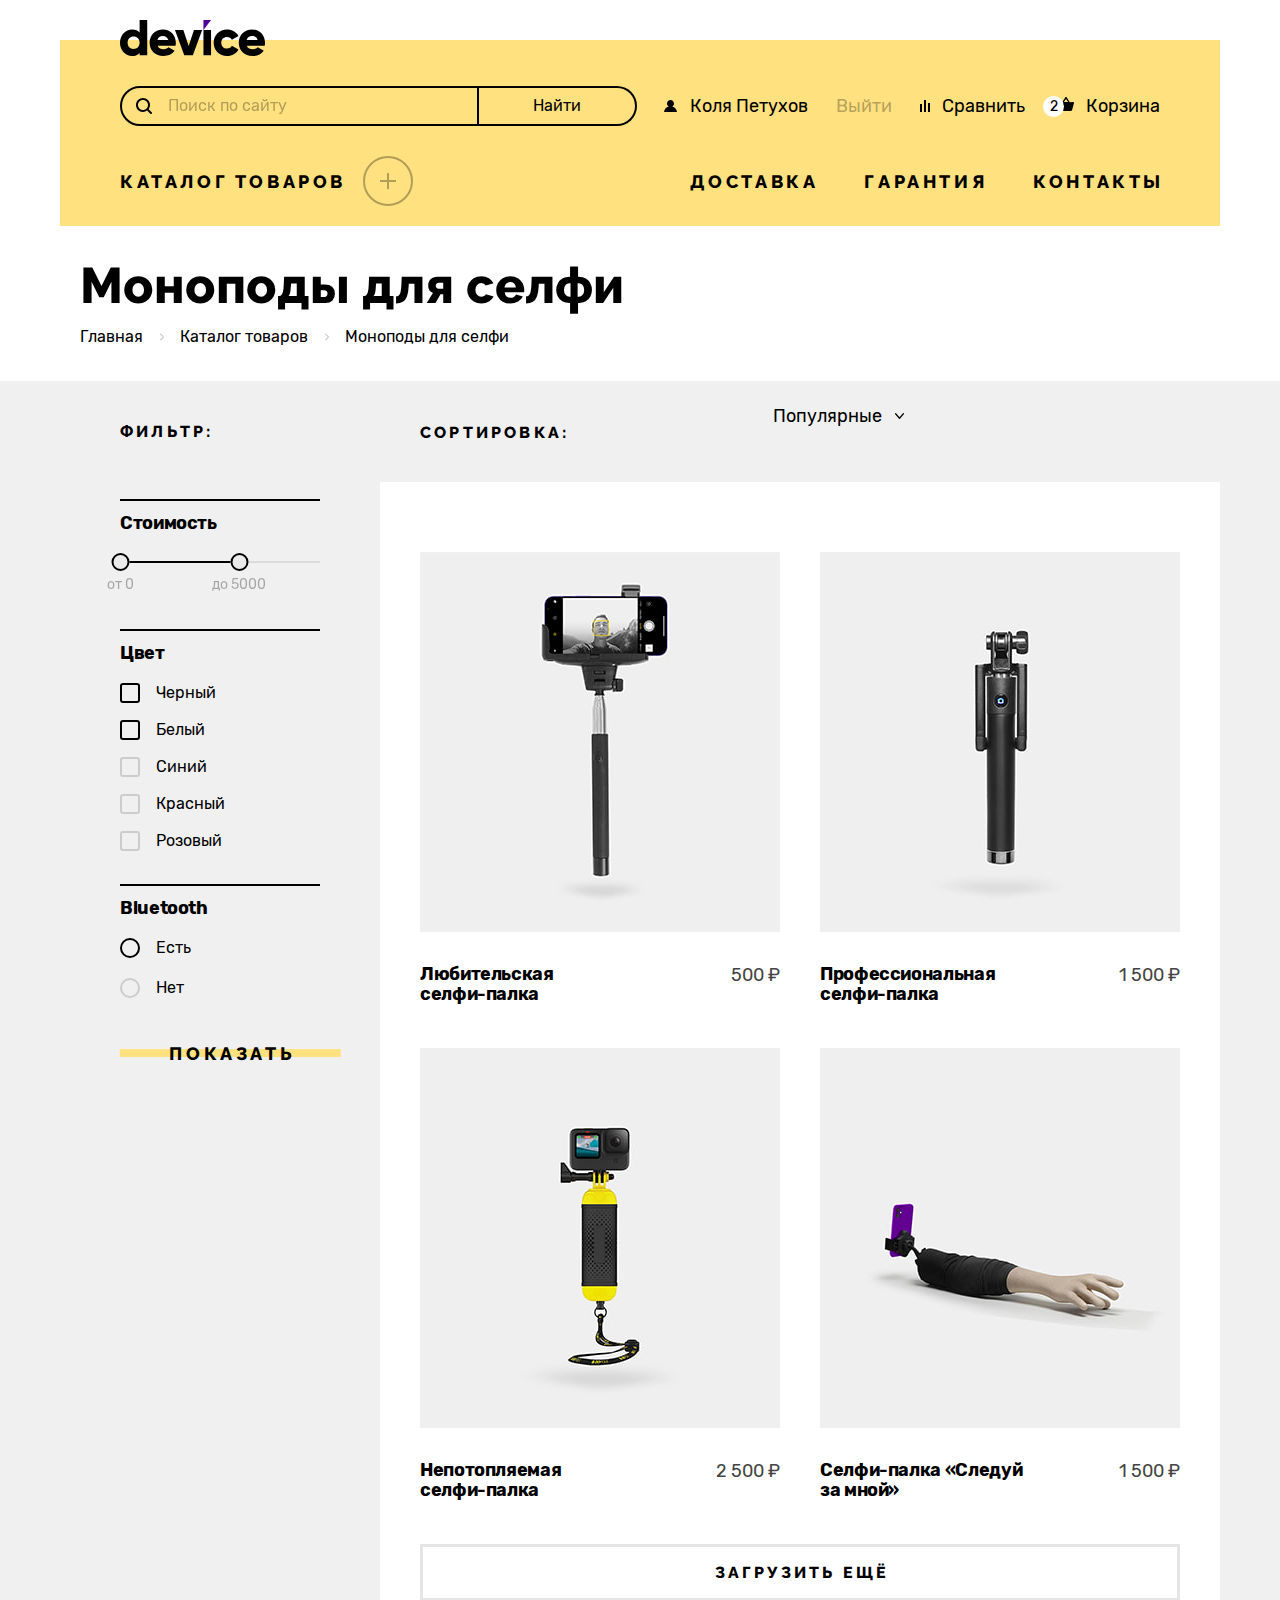
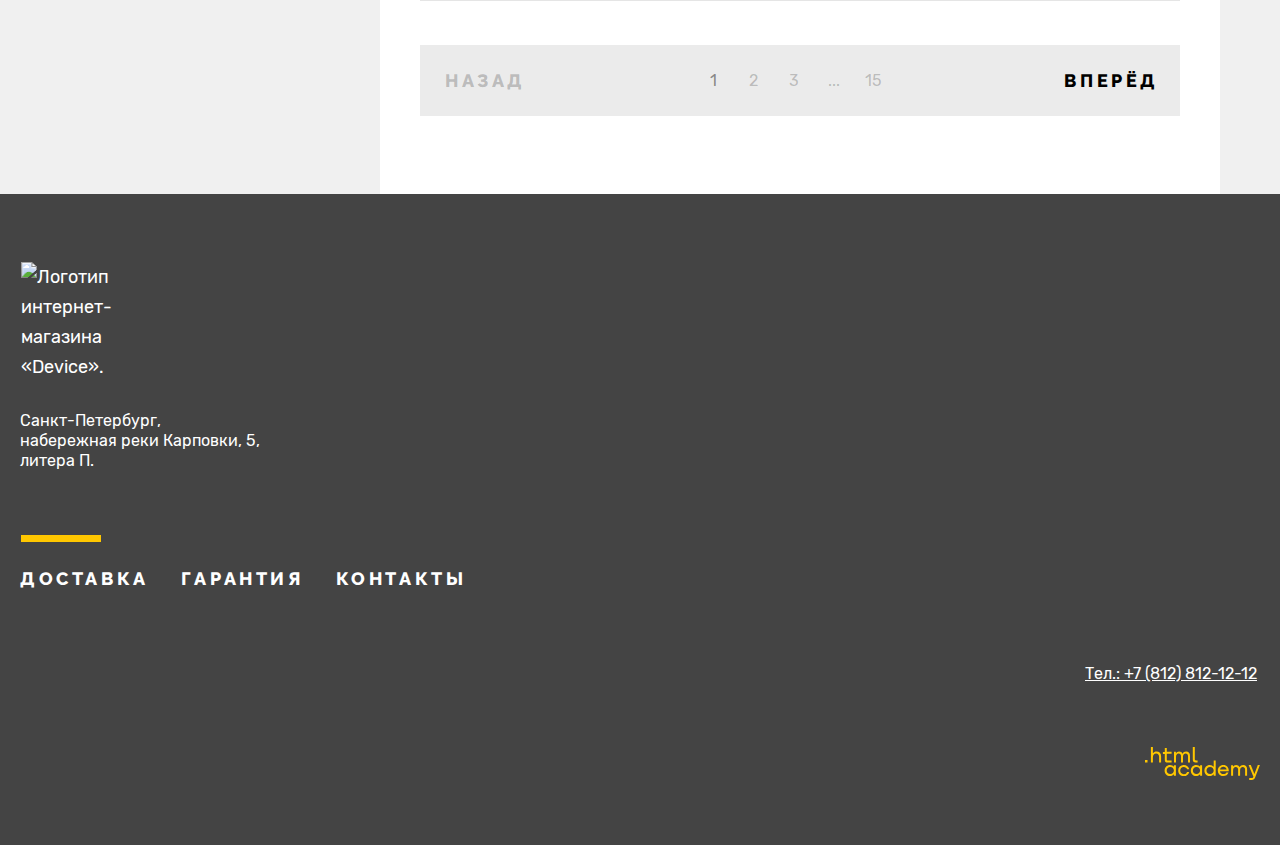
==== commit 07aefc93: "Добавляет верстку нижней половины шапки по БЭМ" ====
--- a/catalog.html
+++ b/catalog.html
@@ -95,16 +95,13 @@
 							</li>
 						</ul>
 					</div>
-
-					<!-- Для выделения текущей страницы - <a> заменить на <span>, добавить класс "is-current" и удалить класс "interactive-element" -->
-
-					<nav class="main-navigation">
-						<div class="catalog-navigation">
-							<button class="catalog-toggle subtitle normalize-button focus-outline" type="button">
-								<span class="catalog-toggle-text">Каталог товаров</span>
-								<span class="catalog-toggle-icon flex-center"></span>
+					<!-- Для выделения текущей страницы - <a> заменить на <span>, добавить класс-модификатор и удалить класс "interactive-element" -->
+					<nav class="main-menu">
+						<div class="main-menu__catalog-nav catalog-nav">
+							<button class="catalog-nav__button subtitle focus-outline" type="button">
+								Каталог товаров
+								<span class="catalog-nav__button-icon"></span>
 							</button>
-
 							<ul class="catalog-navigation-list reset-list">
 								<li class="catalog-navigation-item">
 									<a class="catalog-navigation-link interactive-element" href="javascript:void(0)">Виртуальная реальность</a>
@@ -126,16 +123,21 @@
 								</li>
 							</ul>
 						</div>
-
-						<ul class="site-navigation subtitle reset-list">
-							<li class="site-navigation-item">
-								<a class="site-navigation-link interactive-element" href="javascript:void(0)">Доставка</a>
-							</li>
-							<li class="site-navigation-item">
-								<a class="site-navigation-link interactive-element" href="javascript:void(0)">Гарантия</a>
-							</li>
-							<li class="site-navigation-item">
-								<a class="site-navigation-link interactive-element" href="javascript:void(0)">Контакты</a>
+						<ul class="main-menu__site-nav site-nav subtitle reset-list">
+							<li class="site-nav__item">
+								<a class="site-nav__link interactive-element" href="javascript:void(0)">
+									Доставка
+								</a>
+							</li>
+							<li class="site-nav__item">
+								<a class="site-nav__link interactive-element" href="javascript:void(0)">
+									Гарантия
+								</a>
+							</li>
+							<li class="site-nav__item">
+								<a class="site-nav__link interactive-element" href="javascript:void(0)">
+									Контакты
+								</a>
 							</li>
 						</ul>
 					</nav>
--- a/styles/styles.min.css
+++ b/styles/styles.min.css
@@ -1 +1 @@
-@font-face{font-family:"Rubik";font-weight:400;font-style:normal;font-display:swap;src:url(../fonts/rubik/rubik-400.woff2)format("woff2")}@font-face{font-family:"Rubik";font-weight:700;font-style:normal;font-display:swap;src:url(../fonts/rubik/rubik-700.woff2)format("woff2")}@font-face{font-family:"Raleway";font-weight:800;font-style:normal;font-display:swap;src:url(../fonts/raleway/raleway-800.woff2)format("woff2")}html{box-sizing:border-box;height:100%}*,::after,::before{box-sizing:inherit}body{min-width:1240px;min-height:100%;margin:0}img{max-width:100%;height:auto}a{color:inherit;text-decoration:none}.page{display:flex;flex-direction:column;font:18px/30px"Rubik","Arial",sans-serif;color:#444;background-color:#fff}.container{max-width:1240px;margin:0 auto;padding:0 40px}.content-container{flex-grow:1}.visually-hidden{position:absolute;width:1px;height:1px;margin:-1px;padding:0;overflow:hidden;white-space:nowrap;border:0;clip:rect(0 0 0 0);-webkit-clip-path:inset(100%);clip-path:inset(100%)}.section-gap{margin-bottom:70px}.reset-list{margin:0;padding:0;list-style:none}.reset-paragraph{margin:0}.normalize-button{padding:0;font-family:inherit;text-align:center;border:0;cursor:pointer}.button,.normalize-button,.normalize-input{background-color:transparent}.normalize-input{padding:0;font-family:inherit;color:inherit;border:0}.button{min-height:57px;margin:0;padding:15px 21px 15px 25px;text-align:center;border:3px solid transparent;cursor:pointer}.button:disabled{opacity:.3;pointer-events:none}.button-yellow-wrapper{display:inline-flex}.button-yellow{position:relative;left:2.5%;z-index:1;display:block;min-width:210px;max-width:310px;min-height:40px;margin:0;padding:10px 10px 9px 14px;text-align:center;text-decoration:none;background-color:transparent;border:0;cursor:pointer}.button-yellow::after,.button-yellow::before{position:absolute;top:50%;left:50%;width:105%;height:100%;content:""}.button-yellow::before{z-index:-1;transform:translate(-50%,-50%) scaleY(.2);background-color:#ffe17f;transition:100ms ease-in}.button-yellow::after{transform:translate(-50%,-50%);background-color:transparent}.button-yellow:hover::before{transform:translate(-50%,-50%) scaleY(1)}.button-yellow:focus{outline:0}.button-yellow:focus-visible::after{outline:2px solid #af4fff}@supports not selector(:focus-visible){.button-yellow:focus::after{outline:2px solid #af4fff}}.button-yellow:active::before{background-color:#fc3;transform:translate(-50%,-50%) scaleY(1);transition:100ms ease-out}.button-yellow:disabled{opacity:.3;pointer-events:none}.title{margin:0;font-family:"Raleway","Verdana",sans-serif;font-weight:800;font-size:50px;line-height:50px;color:#000}.subtitle,.text-bold{font-size:18px;color:#000}.subtitle{margin:0;font-family:"Raleway","Verdana",sans-serif;font-weight:800;line-height:21px;letter-spacing:.2em;text-transform:uppercase}.text-bold{font-weight:700;line-height:20px;letter-spacing:-.02em}.text-small{font-size:16px;line-height:1.25;color:#000}.interactive-element:hover{opacity:.6}.interactive-element:focus-visible{outline:2px solid #af4fff;outline-offset:2px}@supports not selector(:focus-visible){.interactive-element:focus{outline:2px solid #af4fff;outline-offset:2px}}.interactive-element:active{opacity:.3}.interactive-element:disabled{opacity:.1;pointer-events:none}.focus-outline:focus-visible,.focus-outline:focus-visible::after{outline:2px solid #af4fff;outline-offset:2px}@supports not selector(:focus-visible){.focus-outline:focus{outline:2px solid #af4fff;outline-offset:2px}}@supports not selector(:focus-visible){.focus-outline:focus::after{outline:2px solid #af4fff;outline-offset:2px}}.header__wrapper{display:grid;gap:30px;padding:20px 60px 0;color:#000;background-image:linear-gradient(transparent 40px,#ffe17f 40px)}.header__wrapper--inner{padding-bottom:20px}.logo{display:flex;width:145px;transition:opacity 100ms ease-out}.user-menu{display:flex;align-items:flex-start;gap:26px}.user-menu__site-search{flex-grow:1;max-width:517px}.site-search{display:flex}.site-search__field{display:flex;flex-grow:1;min-width:314px;max-width:359px}.site-search__input{flex-grow:1;padding:8px 18px 8px 46px;font-family:inherit;background:url(../icons/stack.svg#site-search)no-repeat 14px center/16px 16px;background-color:transparent;border:2px solid #000;border-radius:50px 0 0 50px;-webkit-appearance:textfield;appearance:textfield}.site-search__input::placeholder{color:inherit;opacity:.3}.site-search__input::-webkit-search-cancel-button,.site-search__input::-webkit-search-decoration,.site-search__input::-webkit-search-results-button,.site-search__input::-webkit-search-results-decoration{margin:0;-webkit-appearance:none;appearance:none}.site-search__input:focus,.site-search__input:focus-visible{outline:0}.site-search__field:focus-within{z-index:1;outline:2px solid #af4fff;outline-offset:2px}.site-search__input:disabled{opacity:.3}.site-search__button{position:relative;min-width:158px;padding:8px 18px;font-family:inherit;background-color:transparent;border:2px solid #000;border-left:0;border-radius:0 50px 50px 0;cursor:pointer;transition:300ms ease-out}.site-search__button::after{content:"";position:absolute;top:-2px;left:-2px;width:calc(100% + 4px);height:calc(100% + 4px)}.site-search__button:hover{color:#fff;background-color:#000}.site-search__button:focus,.site-search__button:focus-visible{outline:0}.site-search__button:active{color:rgba(255,255,255,.3);background-color:#000}.site-search__button:disabled{opacity:.3;pointer-events:none}.user-menu__user-auth{min-width:231px;max-width:271px}.user-auth{display:flex;flex-wrap:wrap;gap:6px 28px}.user-button{display:flex;padding:5px 0}.user-button--logout{color:rgba(0,0,0,.3)}.user-button::before{content:"";flex-shrink:0;margin:9px 12px 0 0;background-repeat:no-repeat;background-size:contain}.user-button--login::before{width:15px;height:12px;background-image:url(../icons/stack.svg#user-auth)}.user-button--logout::before{content:none}.user-button--logout:hover{color:#000}.user-button--logout:active{color:rgba(0,0,0,.6)}.user-menu__list{display:flex;flex-wrap:wrap;justify-content:flex-end;gap:8px 26px;min-width:240px;max-width:263px}.user-menu__item--cart{position:relative;margin-left:-8px}.user-button--compare::before{width:10px;height:12px;background-image:url(../icons/stack.svg#user-compare)}.user-button--cart::before{width:16px;height:14px;margin-top:6px;background-image:url(../icons/stack.svg#user-cart)}.user-button__counter{z-index:1;display:flex;justify-content:center;align-items:center;order:-1;align-self:flex-start;min-width:21px;max-width:44px;min-height:21px;margin:4.5px -6px 0 0;padding:2px 4px;font-size:14px;line-height:17px;text-align:center;white-space:nowrap;background-color:#fff;border-radius:21px}.cart-popover{position:absolute;top:calc(100% + 5px);right:-77px;z-index:3;display:none;width:320px;min-height:134px;color:#fff;background-color:#000}.user-menu__item--cart:focus-within .cart-popover{display:block}.cart-popover::before{position:absolute;top:-6px;left:50%;transform:translateX(-50%);width:14px;height:6px;background:url(../icons/stack.svg#popover-triangle)no-repeat 0 0/14px 6px;content:""}.cart-product-item{display:grid;grid-template-columns:1fr 10px;column-gap:23px;padding:20px}.cart-product-item+.cart-product-item{position:relative;margin-top:1px}.cart-product-item+.cart-product-item::before{position:absolute;top:-1px;left:0;width:100%;height:1px;background-color:rgba(255,255,255,.1);content:""}.cart-product-link{display:grid;grid-template-columns:39px 1fr;column-gap:23px;align-items:start;justify-self:start;padding-right:3px;text-decoration:none;color:inherit;transition:opacity 150ms ease-out}.cart-product-title{margin:0;font-weight:400;color:inherit}.cart-product-image{order:-1}.cart-product-remove{width:10px;height:10px;transition:opacity 150ms ease-out}.cart-product-remove::before{display:block;height:100%;background:url(../icons/stack.svg#cart-popover-cross)no-repeat 0 0/10px 10px;content:""}.cart-order-info{display:grid;grid-template-columns:120px 150px;column-gap:10px;min-height:44px;margin:0;padding:0 20px;background-color:#1a1a1a}.order-info-item{display:flex;align-items:center}.order-info-price{justify-content:flex-end}.order-info-description{margin:0}.cart-popover-button-container{padding:20px}.cart-popover-button{width:100%;min-height:50px;padding:14px 20px 14px 24px;background-color:#fff;transition:background-color 150ms ease-out,color 150ms ease-out}.cart-popover-button:hover{background-color:#ffe17f}.cart-popover-button:active{color:rgba(0,0,0,.3);background-color:#ffe17f}.cart-popover-button:not([href]){color:rgba(0,0,0,.3);pointer-events:none}.main-navigation{position:relative;z-index:2;display:grid;grid-template-columns:293px 1fr;column-gap:88px;align-items:start}.catalog-toggle{display:flex;text-align:left}.catalog-toggle-text{width:236px;margin-right:7px;padding:15px 0 14px}.catalog-toggle-icon{position:relative;align-self:center;flex-shrink:0;width:50px;height:50px;border:2px solid #000;border-radius:50%;opacity:.3;transition:opacity 100ms ease-in}.catalog-toggle-icon::after,.catalog-toggle-icon::before{position:absolute;width:16px;height:2px;background-color:#000;content:""}.catalog-toggle-icon::before{transform:rotate(90deg)}.catalog-toggle:active .catalog-toggle-icon,.catalog-toggle:hover .catalog-toggle-icon{opacity:1}.catalog-navigation-list{position:absolute;top:calc(100% - 19px);left:-60px;z-index:-1;display:none;grid-template-columns:222px 182px 182px;grid-auto-flow:row dense;gap:6px 30px;align-content:start;width:calc(100% + 120px);min-height:180px;padding:27px 60px;font-size:16px;line-height:18px;color:#000;background-color:#ffe17f}.catalog-navigation:focus-within .catalog-navigation-list{display:grid}.catalog-navigation:focus-within .catalog-toggle-icon::before{content:none}.catalog-navigation-item:nth-child(6){grid-column:1/2}.catalog-navigation-link{display:inline-flex;padding:6px 0;text-decoration:none;color:inherit}.catalog-navigation-link.is-current,.site-navigation-link.is-current{position:relative}.catalog-navigation-link.is-current::after,.page-footer-left::after{position:absolute;bottom:2px;width:100%;height:1px;background-color:#000;content:""}.site-navigation{display:flex;flex-wrap:wrap;gap:2px 46px;justify-self:end;margin-right:-4px}.site-navigation-link{display:block;padding:15px 0 14px;text-decoration:none;color:inherit}.site-navigation-link.is-current::after{position:absolute;left:0;bottom:8px;width:calc(100% - 3px);height:2px;background-color:#000;content:""}.page-footer{margin-top:auto;color:#fff;background-color:#444}.page-footer-wrapper{padding:62px 0 61px}.page-footer-logo{margin:0 0 29px 1px}.page-footer-columns{display:flex}.page-footer-left{position:relative;width:240px;margin-right:118px;padding:6px 0 87px}.page-footer-left::after{bottom:16px;left:1px;width:80px;height:7px;background-color:#ffc700}.page-footer-center{display:grid;align-self:flex-start;width:460px}.page-footer-right{display:flex;flex-direction:column;align-items:flex-end;width:180px;margin-left:auto;padding:13px 0 4px}.page-footer-address{font-style:normal;color:inherit}.footer-navigation{display:flex;flex-wrap:wrap;gap:10px 32px;margin-bottom:53px}.footer-navigation-link{position:relative;display:block;padding:10px 0 9px}.footer-navigation-link::after{position:absolute;left:5px;bottom:3px;width:calc(100% - 8px);height:2px;background-color:transparent;transition:background-color 150ms ease-out;content:""}.footer-navigation-link:active::after,.footer-navigation-link:hover::after,.footer-social-link:active,.footer-social-link:hover{background-color:#ffc700}.footer-social{display:flex;flex-wrap:wrap;gap:15px;justify-self:center;max-width:315px;margin-left:-15px}.footer-social-link{position:relative;z-index:1;width:40px;height:40px;background-color:rgba(255,255,255,.3);border-radius:50%;transition:background-color 150ms ease-out}.footer-social-link::before{width:18px;height:18px;background-repeat:no-repeat;background-size:100% 100%;transition:opacity 150ms ease-out;content:""}.footer-social-telegram::before{background-image:url(../icons/stack.svg#footer-telegram)}.footer-social-youtube::before{background-image:url(../icons/stack.svg#footer-youtube)}.footer-social-twitter::before{background-image:url(../icons/stack.svg#footer-twitter)}.footer-social-link::after{position:absolute;z-index:-1;width:100%;height:100%;content:""}.footer-social-link:active::before{opacity:.3}.footer-social-link:focus{outline:0}.footer-social-link:focus-visible::after,.services-button.is-current:focus-visible::after{outline:2px solid #af4fff;outline-offset:2px}@supports not selector(:focus-visible){.footer-social-link:focus::after{outline:2px solid #af4fff;outline-offset:2px}}.page-footer-right>:nth-last-child(2){margin-bottom:63px}.page-footer-link{text-decoration:none;color:inherit;transition:color 150ms ease-out,opacity 150ms ease-out}.page-footer-phone{display:block;width:175px;margin-bottom:16px;text-decoration:underline}.page-footer-phone:last-of-type{margin-bottom:0}.page-footer-link:hover{color:#ffc700}.page-footer-link:active{color:#ffc700;opacity:.3}.page-footer-developer{width:115px;height:33px;margin-top:auto}.page-footer-developer::before{display:block;height:100%;-webkit-mask-image:url(../icons/stack.svg#footer-developer);mask-image:url(../icons/stack.svg#footer-developer);-webkit-mask-repeat:no-repeat;mask-repeat:no-repeat;-webkit-mask-size:100% 100%;mask-size:100% 100%;background-color:#ffc700;transition:background-color 150ms ease-out,opacity 150ms ease-out;content:""}.page-footer-developer:hover::before{background-color:#fff}.page-footer-developer:active::before{background-color:#fff;opacity:.3}.slider__wrapper{position:relative;z-index:1;background:linear-gradient(#ffe17f 134px,rgba(255,255,255,0) 134px)}.slider-card{display:none}.slider-card.is-active{display:grid;grid-template-columns:repeat(2,1fr);column-gap:40px;align-items:start}.slider-image-wrapper{width:560px;height:560px;margin-top:-16px}.slider-content{padding:106px 0 38px}.slider-title{margin-bottom:28px}.slider-description{margin:0 0 18px}.slider-description:last-of-type{margin-bottom:50px}.slider-link-wrapper{margin-bottom:50px}.slider-features{display:grid;grid-template-columns:repeat(3,auto);gap:20px;justify-content:start;margin:0}.slider-features-big-gap{gap:41px}.slider-feature{display:flex;flex-direction:column}.slider-feature-title{font-size:16px}.slider-feature-description{order:-1;margin:0 0 12px;font-size:36px;color:#000}.slider-controls{position:absolute;top:195px;left:30px;z-index:1;display:flex;justify-content:space-between;width:530px}.slider-button{width:20px;height:60px;background-image:url(../icons/stack.svg#slider-arrow);background-repeat:no-repeat;background-size:100% 100%;transition:opacity 50ms ease-out}.slider-next{transform:rotate(180deg)}.slider-pagination{display:flex;justify-content:center;gap:20px;margin-top:-12px;padding:0 60px;counter-reset:slider}.slider-pagination-button{width:12px;height:12px;counter-increment:slider}.slider-pagination-button::before{position:absolute;top:13px;right:49px;z-index:-1;display:flex;align-items:center;justify-content:flex-end;min-width:250px;height:135px;font-weight:700;font-size:180px;line-height:30px;text-align:right;color:#fff;content:none}.slider-pagination-button::after{display:block;height:100%;background-color:#fff;border:2px solid #000;border-radius:50%;transition:opacity 50ms ease-out;content:""}.slider-pagination-button.is-current::before{content:counter(slider,decimal-leading-zero)}.slider-pagination-button.is-current::after{background-color:#000}.slider-pagination-button:hover::after{opacity:.6}.index-catalog-link:active,.slider-pagination-button:active::after{opacity:.3}.slider-pagination-button:disabled::after{opacity:.1}.index-catalog-cards{display:grid;grid-template-columns:repeat(6,1fr);gap:40px}.index-catalog-card{display:grid}.index-catalog-link{display:flex;flex-direction:column;text-decoration:none;transition:opacity 150ms ease-out}.index-catalog-link::before{height:160px;margin-bottom:33px;background-color:#ffe17f;background-repeat:no-repeat;background-size:100% 100%;transition:background-color 150ms ease-out;content:""}.index-catalog-virtual::before{background-image:url(../icons/stack.svg#index-catalog-virtual)}.index-catalog-monopods::before{background-image:url(../icons/stack.svg#index-catalog-monopods)}.index-catalog-cameras::before{background-image:url(../icons/stack.svg#index-catalog-cameras)}.index-catalog-bracelets::before{background-image:url(../icons/stack.svg#index-catalog-bracelets)}.index-catalog-watches::before{background-image:url(../icons/stack.svg#index-catalog-watches)}.index-catalog-quadcopters::before{background-image:url(../icons/stack.svg#index-catalog-quadcopters)}.index-catalog-link:hover::before{background-color:#ffc700}.index-catalog-link:active::before{background-color:#ffe17f}.index-catalog-title{min-height:60px;line-height:24px;letter-spacing:-.02em;text-transform:none}.services{background:linear-gradient(rgba(255,255,255,0) 102px,#f0f0f0 102px)}.services__wrapper{display:grid;grid-template-columns:287px 1fr;padding-bottom:72px}.services-controls{position:relative;display:grid;row-gap:35px;justify-content:start;align-content:start;padding:64px 7px 65px 0}.services-button.is-current::after,.services-controls::after{position:absolute;top:0;height:100%;background-color:#000;content:""}.services-controls::after{right:0;width:7px}.services-button{min-width:152.5px;max-width:210px}.services-button-text{display:block;transition:transform 300ms ease-out}.services-button.is-current{position:relative;left:2.5%;z-index:1;padding:9px 10px 10px 14px;color:#ffe17f;text-align:center;background-color:transparent;border:0;cursor:pointer}.services-button.is-current::after{left:-2.5%;z-index:-1;width:280px}.services-button.is-current:focus-visible{outline:0}@supports not selector(:focus-visible){.services-button.is-current:focus{outline:0}}@supports not selector(:focus-visible){.services-button.is-current:focus::after{outline:2px solid #af4fff;outline-offset:2px}}.services-button.is-current:active .services-button-text,.services-button.is-current:focus-visible .services-button-text,.services-button.is-current:hover .services-button-text{transform:translateX(26px)}@supports not selector(:focus-visible){.services-button.is-current:focus .services-button-text{transform:translateX(26px)}}.services-tab{display:none;justify-content:space-between;padding:73px 28px 72px 116px}.services-delivery{padding-right:60px}.services-tab.is-active{display:flex}.services-content{width:480px}.services-title{margin-bottom:34px}.services-description{margin:0 0 18px}.services-description:last-of-type{margin-bottom:0}.services-tab::after{background-repeat:no-repeat;background-size:100% 100%;content:""}.services-delivery::after{width:139px;height:165px;margin:4px 0 5px;background-image:url(../icons/stack.svg#services-delivery)}.services-warranty::after{width:172px;height:195px;margin:-11px 0-10px;background-image:url(../icons/stack.svg#services-warranty)}.services-credit::after{width:156px;height:188px;margin:-7px 0;background-image:url(../icons/stack.svg#services-credit)}.on-order-button{display:grid;grid-template-columns:125px 1fr 125px;min-height:100px;text-decoration:none;color:#000;background-color:#f0f0f0;transition:opacity 150ms ease-out}.on-order-button-text{padding:41px 59px 36px 63px;font-size:20px;line-height:23px;text-align:center}.on-order-button::before{background:url(../icons/stack.svg#on-order-delivery)no-repeat center/47px 32px;background-color:#ffe17f;transition:background-color 150ms ease-out;content:""}.on-order-button-icon{align-self:center;justify-self:center;width:40px;height:40px;background-color:rgba(220,220,220,.5);border-radius:50%;content:""}.on-order-button-icon::before{width:2px;height:12px;background-image:url(../icons/stack.svg#on-order-info);background-repeat:no-repeat;background-size:100% 100%;opacity:.3;transition:opacity 150ms ease-out;content:""}.on-order-button:active::before,.on-order-button:hover::before{background-color:#ffc700}.on-order-button:active .on-order-button-icon::before,.on-order-button:hover .on-order-button-icon::before{opacity:1}.on-order-button:active{opacity:.3}.company-info{display:grid;grid-template-columns:520px 532px;justify-content:space-between}.company-info-block{position:relative;padding:47px 15px 0 0}.about-delivery-item::before,.company-info-block::before{position:absolute;top:0;left:0;width:84px;height:7px;background-color:#000;content:""}.about{width:515px}.company-info-title{margin-bottom:48px}.company-info-content{display:grid;row-gap:30px}.company-info-description{width:500px;margin:0}.about-delivery-list{display:grid;row-gap:19px;margin-left:2px}.about-delivery-item{position:relative;padding-left:34px}.about-delivery-item::before{top:6px;width:8px;height:8px;background-color:#ffc700;border-radius:50%}.about-more-wrapper,.contacts-feedback-wrapper{justify-self:start}.about-more{min-width:257.5px}.company-info-subtitle{margin:0 0 15px;font-weight:700;font-size:24px;line-height:30px}.contacts-address{font-style:normal}.contacts-phone{display:inline-flex;color:inherit}.contacts-feedback{min-width:247px}.subscription{background-color:#f0f0f0}.subscription-wrapper{display:grid;row-gap:144px;padding:64px 0 56px}.subscription-info-wrapper{display:grid;grid-template-columns:350px 1fr;column-gap:250px;padding:0 7px}.subscription-description-wrapper{padding-top:10px}.subscription-description{margin:0 0 18px}.subscription-description:last-of-type{margin-bottom:0}.subscription-form-wrapper{display:grid;grid-template-columns:810px 1fr;column-gap:138px;padding:0 1px}.subscription-form{display:flex;align-self:end}.subscription-label{display:flex;flex-grow:1}.subscription-field{flex-grow:1;padding:13px 16px 11px;font:inherit;color:inherit;border-bottom:3px solid #c4c4c4}.subscription-field::placeholder{color:inherit;opacity:.5}.subscription-field:focus{outline:0;background-color:#dcdcdc}.subscription-field.has-error{border-bottom-color:#ff3d3d}.subscription-field:disabled{opacity:.3}.subscription-button{min-width:253px;max-width:333px;border-color:#c4c4c4;transition:color 100ms ease-out,background-color 100ms ease-out,border-color 100ms ease-out}.subscription-button:hover{color:#fff;background-color:#000;border-color:#000}.subscription-button:active{color:rgba(255,255,255,.3);background-color:#000;border-color:#000}.subscription-remark{display:flex;align-self:center;justify-self:end}.breadcrumbs-item::after,.subscription-remark::before{background-repeat:no-repeat;background-size:100% 100%;content:""}.subscription-remark::before{flex-shrink:0;width:16px;height:16px;margin:7px 16px 0 0;background-image:url(../icons/stack.svg#subscription-tick)}.inner-header{padding:35px 60px 34px}.inner-title{margin-bottom:16px}.breadcrumbs{display:flex;flex-wrap:wrap;gap:14px 16px}.breadcrumbs-item{display:flex;gap:17px}.breadcrumbs-item::after{align-self:center;width:4px;height:8px;background-image:url(../icons/stack.svg#breadcrumbs-divider);opacity:.2}.breadcrumbs-item:last-child::after{content:none}.breadcrumbs-link{text-decoration:none;color:inherit;transition:opacity 150ms ease-out}.catalog{background-color:#f0f0f0}.catalog-wrapper{display:grid;grid-template-columns:320px 1fr}.catalog-subtitle{font-size:16px;line-height:19px}.catalog-result{display:flex;flex-direction:column}.catalog-filter{padding:25px 40px 64px 60px}.catalog-filter-title{margin-bottom:60px}.filter-group{margin:0 20px 35px 0;padding:0;border:0}.filter-group-title{position:relative;width:100%;margin-bottom:20px;padding:12px 0 0;border:0}.filter-group-title::before{position:absolute;top:0;transform:translateY(-100%);width:100%;border-top:2px solid #000;content:""}.filter-button{max-width:210px}.filter-range{min-height:43px;padding-top:8px}.range-scale{position:relative;border-bottom:2px solid #dcdcdc}.range-bar{position:absolute;left:0;width:119px;border-bottom:2px solid #000}.range-control{position:absolute;top:-8px;display:flex;flex-direction:column;align-items:center}.range-control-min{left:0;transform:translateX(-50%)}.range-control-max{right:0;transform:translateX(50%)}.range-toggle{position:relative;width:18px;height:18px;margin-bottom:4px;background-color:#f0f0f0}.range-toggle::before{position:absolute;top:0;left:0;width:100%;height:100%;background-color:#ebebeb;border:2px solid #000;border-radius:50%;transition:50ms ease-out;content:""}.range-toggle:hover::before{opacity:.5}.range-toggle:active::before{background-color:#000;opacity:1}.range-field{position:relative;display:flex;justify-content:center;width:83px;font-size:14px;line-height:20px;text-align:center;color:#000}.range-label{position:absolute;min-width:32px;opacity:.3;cursor:pointer}.range-input{width:100%;height:20px;padding:2px 2px 0;text-align:center;-webkit-appearance:textfield;appearance:textfield}.range-input::-webkit-inner-spin-button,.range-input::-webkit-outer-spin-button{margin:0;-webkit-appearance:none;appearance:none}.range-input::placeholder{opacity:0}.range-input:focus,.range-input:not(:placeholder-shown){z-index:1;background-color:#f0f0f0}.filter-checkbox{margin-bottom:17px}.filter-radio{margin-bottom:20px}.filter-item:last-child{margin-bottom:0}.filter-control{display:inline-flex;vertical-align:top;cursor:pointer}.filter-mark{position:relative;flex-shrink:0;width:20px;height:20px;margin-right:16px;transition:opacity 50ms ease-out}.filter-mark::after{position:absolute;top:0;left:0;width:100%;height:100%;border:2px solid #ccc;content:""}.filter-input:checked+.filter-mark::after{border-color:#000}.filter-mark-checkbox::after{border-radius:3px}.filter-mark-radio::after{border-radius:50%}.filter-input-checkbox:checked+.filter-mark-checkbox::before{width:10px;height:10px;background:url(../icons/stack.svg#filter-tick);background-repeat:no-repeat;background-size:100% 100%;content:""}.filter-input-radio:checked+.filter-mark-radio::before{transform:translateX(.5px);width:8px;height:8px;background-color:#000;border-radius:50%;content:""}.filter-label{transition:opacity 50ms ease-out}.filter-control:hover .filter-label,.filter-control:hover .filter-mark{opacity:.6}.filter-input:focus-visible+.filter-mark{outline:2px solid #af4fff;outline-offset:2px}@supports not selector(:focus-visible){.filter-input:focus+.filter-mark{outline:2px solid #af4fff;outline-offset:2px}}.filter-control:active .filter-label,.filter-control:active .filter-mark{opacity:.3}.filter-input:disabled+.filter-mark,.filter-input:disabled~.filter-label{opacity:.1;pointer-events:none}.catalog-sorting{display:flex;align-items:flex-start;justify-content:space-between;padding:20px 40px}.catalog-sorting-title{max-width:273px;padding:6px 0 4px}.sorting-select{min-width:142px;margin:0 0 0-2px;padding:0 32px 0 0;font:inherit;color:#000;background:url(../icons/stack.svg#sorting-select)no-repeat right top/30px 30px;background-color:transparent;border:0;cursor:pointer;-webkit-appearance:none;appearance:none}.sorting-order{display:flex}.sorting-order-button{width:30px;height:30px}.sorting-order-button::before{width:11px;height:10px;background-image:url(../icons/stack.svg#sorting-order);background-repeat:no-repeat;background-size:100% 100%;opacity:.2;content:""}.sorting-order-down::before{transform:rotate(180deg)}.sorting-order-button:hover::before{opacity:.5}.product-link.new:hover .product-title,.sorting-order-button:active::before{opacity:1}.catalog-products{display:flex;flex-direction:column;flex-grow:1;padding:70px 40px 78px;background-color:#fff}.catalog-product-cards{display:grid;grid-template-columns:repeat(2,1fr);gap:44px 40px;margin-bottom:44px}.product-card{display:grid}.product-link{position:relative;text-decoration:none}.product-image-wrapper{position:relative;height:380px;margin-bottom:32px;background-color:#f0f0f0}.product-image-wrapper::before{position:absolute;top:0;left:0;z-index:1;width:100%;height:100%;background-color:transparent;content:""}.product-link.new .product-image-wrapper::before{transition:background-color 300ms ease-out}.product-link:active .product-image-wrapper::before,.product-link:hover .product-image-wrapper::before{background-color:rgba(240,240,240,.8)}.product-info,.product-title{transition:opacity 150ms ease-out}.product-info{display:flex;justify-content:space-between}.product-link.new .product-info{transition:opacity 300ms ease-out}.product-title{flex-shrink:0;width:230px;margin:0 20px 0 0}.modal-close-button:hover::before,.product-link.new:active .product-info,.product-link.new:hover .product-info,.product-link:hover .product-title{opacity:.6}.product-link:active .product-title{opacity:1}.modal-close-button:active::before,.product-link:active .product-info{opacity:.3}.product-price{padding-top:1px;font-size:18px;line-height:21px;text-align:right;color:#444}.product-more{position:absolute;top:170px;left:50%;transform:translateX(-50%);width:max-content;max-width:260px;opacity:0;transition:opacity 150ms ease-out;pointer-events:none}.product-link.new .product-more{transition:opacity 300ms ease-out}.product-image-wrapper::before,.product-more::before{transition:background-color 150ms ease-out}.product-more::after{content:none}.product-link:active .product-more,.product-link:hover .product-more{opacity:1}.product-link:active .product-more::before{background-color:#ffc700}.new{position:relative}.new::before{position:absolute;top:27px;right:27px;z-index:1;display:flex;align-items:center;justify-content:center;width:60px;height:60px;padding:0 0 2px 3px;font-family:"Raleway","Verdana",sans-serif;font-weight:800;font-size:14px;line-height:16px;letter-spacing:.2em;text-transform:uppercase;color:rgba(0,0,0,.6);border:2px solid rgba(0,0,0,.6);border-radius:50%;content:"New"}.catalog-show-more{margin:auto 0 44px;font-size:16px;line-height:19px;background-color:transparent;border:3px solid #e5e5e5;transition:border-color 100ms ease-out,opacity 100ms ease-out;cursor:pointer}.catalog-show-more:hover{border-color:#000}.catalog-show-more:active{border-color:#000;opacity:.3}.catalog-pagination{display:grid;grid-template-columns:200px max-content 213px;align-items:start;justify-content:space-between;background-color:#ebebeb}.pagination-button{max-width:200px;padding:25px 21px 25px 25px;text-align:center;transition:background-color 50ms ease-out,color 50ms ease-out}.pagination-button.is-disabled{color:rgba(68,68,68,.3)}.pagination-backward{justify-self:start}.pagination-forward{justify-self:end}.pagination-button:focus-visible{background-color:#f0f0f0}@supports not selector(:focus-visible){.pagination-button:focus{background-color:#f0f0f0}}.pagination-button:hover{background-color:#dcdcdc}.pagination-button.is-disabled:hover{color:rgba(68,68,68,.3);background-color:transparent}.pagination-button:active{color:rgba(0,0,0,.3);background-color:#dcdcdc}.pagination-list{display:flex;flex-wrap:wrap;align-self:center;max-width:300px;margin:16px 0 15px}.pagination-divider,.pagination-link{display:block;min-width:40px;max-width:65px;padding:10px 4px;text-align:center;text-decoration:none;color:rgba(68,68,68,.3);white-space:nowrap}.pagination-link.is-current,.pagination-link.is-current:hover{color:rgba(68,68,68,.6)}.pagination-link{transition:color 50ms ease-out}.pagination-link:hover{color:#444}.pagination-link:active{color:rgba(68,68,68,.1)}.modal-container{position:fixed;top:0;left:0;z-index:100;display:flex;width:100%;height:100%;background-color:rgba(240,240,240,.9);transition:display 300ms ease-out 50ms}.modal-container-close{display:none}.modal{position:relative;padding:62px 70px;background-color:#fff;border:10px solid #000;box-shadow:0 10px 0 rgba(0,0,0,.1)}.modal-on-order{width:920px}.modal-close-button{position:absolute;top:74px;right:70px;width:26px;height:26px}.modal-close-button::before{display:block;height:100%;background:url(../icons/stack.svg#modal-cross)no-repeat 0 0/26px 26px;content:""}.modal-close-button::after{position:fixed;inset:0;z-index:-1;content:""}.modal-title{max-width:650px;margin-bottom:42px}.on-order-form{display:grid;grid-template-columns:360px 140px 180px;column-gap:40px}.on-order-group{min-height:114px;margin:0 0 42px}.on-order-email{grid-column:2/4}.on-order-goods{grid-column:1/3;margin-bottom:22px}.on-order-control{display:flex;flex-direction:column}.on-order-label{margin-bottom:14px}.on-order-field{padding:18px 58px 18px 18px;font-family:inherit;background-repeat:no-repeat;background-position:right 18px top 22px;background-size:15px 12px;background-color:#f0f0f0;border:2px solid transparent;transition:background-color 150ms ease-out}.on-order-field::placeholder{color:#000;opacity:.3}.on-order-field-name{background-image:url(../icons/stack.svg#modal-customer-name)}.on-order-field-email{background-image:url(../icons/stack.svg#modal-customer-email)}.on-order-field-goods{padding-right:18px;background:#f0f0f0}.on-order-field:not(:placeholder-shown){background-color:#ebebeb}.on-order-field:hover{background-color:#dcdcdc}.on-order-field:disabled{opacity:.3}.on-order-field:disabled:hover,.on-order-number-input:disabled:hover{background-color:#f0f0f0}.on-order-field:not(:placeholder-shown):disabled:hover{background-color:#ebebeb}.on-order-field.has-error{border:2px solid #ff3d3d}.on-order-message{display:none;margin:2px 0-2px;font-size:14px;line-height:20px;color:#000}.on-order-message.is-shown{display:block}.on-order-error{display:block;color:#ff3d3d}.form-button-wrapper{grid-column:1/-1;justify-self:start}.on-order-form-button{min-width:191px;max-width:280px}.on-order-number{min-height:94px}.on-order-label-tooltip{display:flex;margin-bottom:14px}.on-order-field-number{display:grid;grid-template-columns:repeat(3,60px)}.on-order-field-number.has-error{outline:2px solid #ff3d3d}.on-order-number-input{padding:20px 4px 20px 5px;font-family:inherit;text-align:center;background-color:#f0f0f0;border:0;transition:background-color 150ms ease-out;-webkit-appearance:textfield;appearance:textfield}.on-order-number-input::-webkit-inner-spin-button,.on-order-number-input::-webkit-outer-spin-button{margin:0;-webkit-appearance:none;appearance:none}.on-order-number-input:hover{background-color:#dcdcdc}.on-order-number-button{padding:22px;background-color:#f0f0f0;border:0;transition:background-color 150ms ease-out;cursor:pointer}.on-order-number-button::before{width:16px;height:16px;background-repeat:no-repeat;background-position:center;background-size:contain;transition:opacity 150ms ease-out;content:""}.on-order-number-minus::before{background-image:url(../icons/stack.svg#modal-number-minus)}.on-order-number-plus::before{background-image:url(../icons/stack.svg#modal-number-plus)}.on-order-number-button:hover{background-color:#ebebeb}.on-order-number-button:hover::before{opacity:.6}.on-order-number-button:focus-visible,.on-order-number-input:focus{outline:2px solid #af4fff;outline-offset:-2px}@supports not selector(:focus-visible){.on-order-number-button:focus{outline:2px solid #af4fff;outline-offset:-2px}}.on-order-number-button:active{background-color:#f0f0f0}.on-order-number-button:active::before{opacity:.3}.on-order-number-button:disabled,.on-order-number-input:disabled{opacity:.3;pointer-events:none}.on-order-number-button:disabled::before{opacity:.3}.on-order-form-tooltip{position:relative;flex-shrink:0;width:26px;height:26px;margin:-3px 0-3px 8px}.form-tooltip-toggle{width:100%;height:100%;background-color:#ffe17f;border-radius:50%}.form-tooltip-toggle::before{width:4px;height:12px;background:url(../icons/stack.svg#modal-tooltip-icon)no-repeat 0 0/4px 12px;content:""}.form-tooltip-text{position:absolute;right:-34px;z-index:10;display:none;width:200px;margin-top:10px;padding:19px 21px 21px;color:#fff;background-color:#000;box-shadow:0 10px 0 rgba(0,0,0,.1)}.form-tooltip-text::before{position:absolute;top:-6px;right:40px;width:14px;height:6px;background:url(../icons/stack.svg#popover-triangle)no-repeat 0 0/14px 6px;content:""}.form-tooltip-toggle:focus{outline:0}.form-tooltip-toggle:focus+.form-tooltip-text,.form-tooltip-toggle:hover+.form-tooltip-text{display:block}+@font-face{font-family:"Rubik";font-weight:400;font-style:normal;font-display:swap;src:url(../fonts/rubik/rubik-400.woff2)format("woff2")}@font-face{font-family:"Rubik";font-weight:700;font-style:normal;font-display:swap;src:url(../fonts/rubik/rubik-700.woff2)format("woff2")}@font-face{font-family:"Raleway";font-weight:800;font-style:normal;font-display:swap;src:url(../fonts/raleway/raleway-800.woff2)format("woff2")}:root{--second-family:"Raleway", "Verdana", sans-serif}html{box-sizing:border-box;height:100%}*,::after,::before{box-sizing:inherit}body{min-width:1240px;min-height:100%;margin:0}img{max-width:100%;height:auto}a{color:inherit;text-decoration:none}.page{display:flex;flex-direction:column;font:18px/30px"Rubik","Arial",sans-serif;color:#444;background-color:#fff}.container{max-width:1240px;margin:0 auto;padding:0 40px}.content-container{flex-grow:1}.visually-hidden{position:absolute;width:1px;height:1px;margin:-1px;padding:0;overflow:hidden;white-space:nowrap;border:0;clip:rect(0 0 0 0);-webkit-clip-path:inset(100%);clip-path:inset(100%)}.section-gap{margin-bottom:70px}.reset-list{margin:0;padding:0;list-style:none}.reset-paragraph{margin:0}.normalize-button{padding:0;font-family:inherit;text-align:center;border:0;cursor:pointer}.button,.normalize-button,.normalize-input{background-color:transparent}.normalize-input{padding:0;font-family:inherit;color:inherit;border:0}.button{min-height:57px;margin:0;padding:15px 21px 15px 25px;text-align:center;border:3px solid transparent;cursor:pointer}.button:disabled{opacity:.3;pointer-events:none}.button-yellow-wrapper{display:inline-flex}.button-yellow{position:relative;left:2.5%;z-index:1;display:block;min-width:210px;max-width:310px;min-height:40px;margin:0;padding:10px 10px 9px 14px;text-align:center;text-decoration:none;background-color:transparent;border:0;cursor:pointer}.button-yellow::after,.button-yellow::before{position:absolute;top:50%;left:50%;width:105%;height:100%;content:""}.button-yellow::before{z-index:-1;transform:translate(-50%,-50%) scaleY(.2);background-color:#ffe17f;transition:100ms ease-in}.button-yellow::after{transform:translate(-50%,-50%);background-color:transparent}.button-yellow:hover::before{transform:translate(-50%,-50%) scaleY(1)}.button-yellow:focus{outline:0}.button-yellow:focus-visible::after{outline:2px solid #af4fff}@supports not selector(:focus-visible){.button-yellow:focus::after{outline:2px solid #af4fff}}.button-yellow:active::before{background-color:#fc3;transform:translate(-50%,-50%) scaleY(1);transition:100ms ease-out}.button-yellow:disabled{opacity:.3;pointer-events:none}.title{margin:0;font-family:"Raleway","Verdana",sans-serif;font-weight:800;font-size:50px;line-height:50px;color:#000}.subtitle,.text-bold{font-size:18px;color:#000}.subtitle{font-weight:800;line-height:21px;font-family:var(--second-family);text-transform:uppercase;letter-spacing:.2em}.text-bold{font-weight:700;line-height:20px;letter-spacing:-.02em}.text-small{font-size:16px;line-height:1.25;color:#000}.interactive-element:hover{opacity:.6}.interactive-element:focus-visible{outline:2px solid #af4fff;outline-offset:2px}@supports not selector(:focus-visible){.interactive-element:focus{outline:2px solid #af4fff;outline-offset:2px}}.interactive-element:active{opacity:.3}.interactive-element:disabled{opacity:.1;pointer-events:none}.focus-outline:focus-visible,.focus-outline:focus-visible::after{outline:2px solid #af4fff;outline-offset:2px}@supports not selector(:focus-visible){.focus-outline:focus{outline:2px solid #af4fff;outline-offset:2px}}@supports not selector(:focus-visible){.focus-outline:focus::after{outline:2px solid #af4fff;outline-offset:2px}}.header__wrapper{display:grid;gap:30px;padding:20px 60px 0;color:#000;background-image:linear-gradient(transparent 40px,#ffe17f 40px)}.header__wrapper--inner{padding-bottom:20px}.logo{display:flex;width:145px;transition:opacity 100ms ease-out}.user-menu{display:flex;align-items:flex-start;gap:26px}.user-menu__site-search{flex-grow:1;max-width:517px}.site-search{display:flex}.site-search__field{display:flex;flex-grow:1;min-width:314px;max-width:359px}.site-search__input{flex-grow:1;padding:8px 18px 8px 46px;font-family:inherit;background:url(../icons/stack.svg#site-search)no-repeat 14px center/16px 16px;background-color:transparent;border:2px solid #000;border-radius:50px 0 0 50px;-webkit-appearance:textfield;appearance:textfield}.site-search__input::placeholder{color:inherit;opacity:.3}.site-search__input::-webkit-search-cancel-button,.site-search__input::-webkit-search-decoration,.site-search__input::-webkit-search-results-button,.site-search__input::-webkit-search-results-decoration{margin:0;-webkit-appearance:none;appearance:none}.site-search__input:focus,.site-search__input:focus-visible{outline:0}.site-search__field:focus-within{z-index:1;outline:2px solid #af4fff;outline-offset:2px}.site-search__input:disabled{opacity:.3}.site-search__button{position:relative;min-width:158px;padding:8px 18px;font-family:inherit;background-color:transparent;border:2px solid #000;border-left:0;border-radius:0 50px 50px 0;cursor:pointer;transition:300ms ease-out}.site-search__button::after{content:"";position:absolute;top:-2px;left:-2px;width:calc(100% + 4px);height:calc(100% + 4px)}.site-search__button:hover{color:#fff;background-color:#000}.site-search__button:focus,.site-search__button:focus-visible{outline:0}.site-search__button:active{color:rgba(255,255,255,.3);background-color:#000}.site-search__button:disabled{opacity:.3;pointer-events:none}.user-menu__user-auth{min-width:231px;max-width:271px}.user-auth{display:flex;flex-wrap:wrap;gap:6px 28px}.user-button{display:flex;padding:5px 0}.user-button--logout{color:rgba(0,0,0,.3)}.user-button::before{content:"";flex-shrink:0;margin:9px 12px 0 0;background-repeat:no-repeat;background-size:contain}.user-button--login::before{width:15px;height:12px;background-image:url(../icons/stack.svg#user-auth)}.user-button--logout::before{content:none}.user-button--logout:hover{color:#000}.user-button--logout:active{color:rgba(0,0,0,.6)}.user-menu__list{display:flex;flex-wrap:wrap;justify-content:flex-end;gap:8px 26px;min-width:240px;max-width:263px}.user-menu__item--cart{position:relative;margin-left:-8px}.user-button--compare::before{width:10px;height:12px;background-image:url(../icons/stack.svg#user-compare)}.user-button--cart::before{width:16px;height:14px;margin-top:6px;background-image:url(../icons/stack.svg#user-cart)}.user-button__counter{z-index:1;display:flex;justify-content:center;align-items:center;order:-1;align-self:flex-start;min-width:21px;max-width:44px;min-height:21px;margin:4.5px -6px 0 0;padding:2px 4px;font-size:14px;line-height:17px;text-align:center;white-space:nowrap;background-color:#fff;border-radius:21px}.cart-popover{position:absolute;top:calc(100% + 5px);right:-77px;z-index:3;display:none;width:320px;min-height:134px;color:#fff;background-color:#000}.user-menu__item--cart:focus-within .cart-popover{display:block}.cart-popover::before{position:absolute;top:-6px;left:50%;transform:translateX(-50%);width:14px;height:6px;background:url(../icons/stack.svg#popover-triangle)no-repeat 0 0/14px 6px;content:""}.cart-product-item{display:grid;grid-template-columns:1fr 10px;column-gap:23px;padding:20px}.cart-product-item+.cart-product-item{position:relative;margin-top:1px}.cart-product-item+.cart-product-item::before{position:absolute;top:-1px;left:0;width:100%;height:1px;background-color:rgba(255,255,255,.1);content:""}.cart-product-link{display:grid;grid-template-columns:39px 1fr;column-gap:23px;align-items:start;justify-self:start;padding-right:3px;text-decoration:none;color:inherit;transition:opacity 150ms ease-out}.cart-product-title{margin:0;font-weight:400;color:inherit}.cart-product-image{order:-1}.cart-product-remove{width:10px;height:10px;transition:opacity 150ms ease-out}.cart-product-remove::before{display:block;height:100%;background:url(../icons/stack.svg#cart-popover-cross)no-repeat 0 0/10px 10px;content:""}.cart-order-info{display:grid;grid-template-columns:120px 150px;column-gap:10px;min-height:44px;margin:0;padding:0 20px;background-color:#1a1a1a}.order-info-item{display:flex;align-items:center}.order-info-price{justify-content:flex-end}.order-info-description{margin:0}.cart-popover-button-container{padding:20px}.cart-popover-button{width:100%;min-height:50px;padding:14px 20px 14px 24px;background-color:#fff;transition:background-color 150ms ease-out,color 150ms ease-out}.cart-popover-button:hover{background-color:#ffe17f}.cart-popover-button:active{color:rgba(0,0,0,.3);background-color:#ffe17f}.cart-popover-button:not([href]){color:rgba(0,0,0,.3);pointer-events:none}.main-menu{position:relative;z-index:2;display:grid;align-items:start;gap:0 92px;grid-template-columns:293px 1fr}.catalog-nav__button{display:grid;align-items:center;gap:0 7px;grid-template-columns:236px 50px;padding:0;text-align:left;background-color:transparent;border:0;cursor:pointer}.catalog-nav__button-icon{position:relative;display:flex;justify-content:center;align-items:center;width:50px;height:50px;border:2px solid #000;border-radius:50%;opacity:.3;transition:opacity 100ms ease-in}.catalog-nav__button-icon::after,.catalog-nav__button-icon::before{content:"";position:absolute;width:16px;height:2px;background-color:#000}.catalog-nav__button-icon::before{transform:rotate(90deg)}.catalog-nav__button:active .catalog-nav__button-icon,.catalog-nav__button:hover .catalog-nav__button-icon{opacity:1}.catalog-navigation-list{position:absolute;top:calc(100% - 19px);left:-60px;z-index:-1;display:none;grid-template-columns:222px 182px 182px;grid-auto-flow:row dense;gap:6px 30px;align-content:start;width:calc(100% + 120px);min-height:180px;padding:27px 60px;font-size:16px;line-height:18px;color:#000;background-color:#ffe17f}.main-menu__catalog-nav:focus-within .catalog-navigation-list{display:grid}.main-menu__catalog-nav:focus-within .catalog-nav__button-icon::before{content:none}.catalog-navigation-item:nth-child(6){grid-column:1/2}.catalog-navigation-link{display:inline-flex;padding:6px 0;text-decoration:none;color:inherit}.catalog-navigation-link.is-current{position:relative}.catalog-navigation-link.is-current::after{position:absolute;bottom:2px;width:100%;height:1px;background-color:#000;content:""}.main-menu__site-nav{justify-self:end;margin-right:-4px}.site-nav{display:flex;flex-wrap:wrap;gap:10px 46px;padding-top:5px}.site-nav__link{position:relative;display:block;padding:10px 0 9px}.site-nav__link--current::after{content:"";position:absolute;right:3px;bottom:3px;left:0;height:2px;background-color:#000}.page-footer{margin-top:auto;color:#fff;background-color:#444}.page-footer-wrapper{padding:62px 0 61px}.page-footer-logo{margin:0 0 29px 1px}.page-footer-columns{display:flex}.page-footer-left{position:relative;width:240px;margin-right:118px;padding:6px 0 87px}.page-footer-left::after{position:absolute;bottom:16px;left:1px;width:80px;height:7px;background-color:#ffc700;content:""}.page-footer-center{display:grid;align-self:flex-start;width:460px}.page-footer-right{display:flex;flex-direction:column;align-items:flex-end;width:180px;margin-left:auto;padding:13px 0 4px}.page-footer-address{font-style:normal;color:inherit}.footer-navigation{display:flex;flex-wrap:wrap;gap:10px 32px;margin-bottom:53px}.footer-navigation-link{position:relative;display:block;padding:10px 0 9px}.footer-navigation-link::after{position:absolute;left:5px;bottom:3px;width:calc(100% - 8px);height:2px;background-color:transparent;transition:background-color 150ms ease-out;content:""}.footer-navigation-link:active::after,.footer-navigation-link:hover::after,.footer-social-link:active,.footer-social-link:hover{background-color:#ffc700}.footer-social{display:flex;flex-wrap:wrap;gap:15px;justify-self:center;max-width:315px;margin-left:-15px}.footer-social-link{position:relative;z-index:1;width:40px;height:40px;background-color:rgba(255,255,255,.3);border-radius:50%;transition:background-color 150ms ease-out}.footer-social-link::before{width:18px;height:18px;background-repeat:no-repeat;background-size:100% 100%;transition:opacity 150ms ease-out;content:""}.footer-social-telegram::before{background-image:url(../icons/stack.svg#footer-telegram)}.footer-social-youtube::before{background-image:url(../icons/stack.svg#footer-youtube)}.footer-social-twitter::before{background-image:url(../icons/stack.svg#footer-twitter)}.footer-social-link::after{position:absolute;z-index:-1;width:100%;height:100%;content:""}.footer-social-link:active::before{opacity:.3}.footer-social-link:focus{outline:0}.footer-social-link:focus-visible::after,.services-button.is-current:focus-visible::after{outline:2px solid #af4fff;outline-offset:2px}@supports not selector(:focus-visible){.footer-social-link:focus::after{outline:2px solid #af4fff;outline-offset:2px}}.page-footer-right>:nth-last-child(2){margin-bottom:63px}.page-footer-link{text-decoration:none;color:inherit;transition:color 150ms ease-out,opacity 150ms ease-out}.page-footer-phone{display:block;width:175px;margin-bottom:16px;text-decoration:underline}.page-footer-phone:last-of-type{margin-bottom:0}.page-footer-link:hover{color:#ffc700}.page-footer-link:active{color:#ffc700;opacity:.3}.page-footer-developer{width:115px;height:33px;margin-top:auto}.page-footer-developer::before{display:block;height:100%;-webkit-mask-image:url(../icons/stack.svg#footer-developer);mask-image:url(../icons/stack.svg#footer-developer);-webkit-mask-repeat:no-repeat;mask-repeat:no-repeat;-webkit-mask-size:100% 100%;mask-size:100% 100%;background-color:#ffc700;transition:background-color 150ms ease-out,opacity 150ms ease-out;content:""}.page-footer-developer:hover::before{background-color:#fff}.page-footer-developer:active::before{background-color:#fff;opacity:.3}.slider__wrapper{position:relative;z-index:1;background:linear-gradient(#ffe17f 134px,rgba(255,255,255,0) 134px)}.slider-card{display:none}.slider-card.is-active{display:grid;grid-template-columns:repeat(2,1fr);column-gap:40px;align-items:start}.slider-image-wrapper{width:560px;height:560px;margin-top:-16px}.slider-content{padding:106px 0 38px}.slider-title{margin-bottom:28px}.slider-description{margin:0 0 18px}.slider-description:last-of-type{margin-bottom:50px}.slider-link-wrapper{margin-bottom:50px}.slider-features{display:grid;grid-template-columns:repeat(3,auto);gap:20px;justify-content:start;margin:0}.slider-features-big-gap{gap:41px}.slider-feature{display:flex;flex-direction:column}.slider-feature-title{font-size:16px}.slider-feature-description{order:-1;margin:0 0 12px;font-size:36px;color:#000}.slider-controls{position:absolute;top:195px;left:30px;z-index:1;display:flex;justify-content:space-between;width:530px}.slider-button{width:20px;height:60px;background-image:url(../icons/stack.svg#slider-arrow);background-repeat:no-repeat;background-size:100% 100%;transition:opacity 50ms ease-out}.slider-next{transform:rotate(180deg)}.slider-pagination{display:flex;justify-content:center;gap:20px;margin-top:-12px;padding:0 60px;counter-reset:slider}.slider-pagination-button{width:12px;height:12px;counter-increment:slider}.slider-pagination-button::before{position:absolute;top:13px;right:49px;z-index:-1;display:flex;align-items:center;justify-content:flex-end;min-width:250px;height:135px;font-weight:700;font-size:180px;line-height:30px;text-align:right;color:#fff;content:none}.slider-pagination-button::after{display:block;height:100%;background-color:#fff;border:2px solid #000;border-radius:50%;transition:opacity 50ms ease-out;content:""}.slider-pagination-button.is-current::before{content:counter(slider,decimal-leading-zero)}.slider-pagination-button.is-current::after{background-color:#000}.slider-pagination-button:hover::after{opacity:.6}.index-catalog-link:active,.slider-pagination-button:active::after{opacity:.3}.slider-pagination-button:disabled::after{opacity:.1}.index-catalog-cards{display:grid;grid-template-columns:repeat(6,1fr);gap:40px}.index-catalog-card{display:grid}.index-catalog-link{display:flex;flex-direction:column;text-decoration:none;transition:opacity 150ms ease-out}.index-catalog-link::before{height:160px;margin-bottom:33px;background-color:#ffe17f;background-repeat:no-repeat;background-size:100% 100%;transition:background-color 150ms ease-out;content:""}.index-catalog-virtual::before{background-image:url(../icons/stack.svg#index-catalog-virtual)}.index-catalog-monopods::before{background-image:url(../icons/stack.svg#index-catalog-monopods)}.index-catalog-cameras::before{background-image:url(../icons/stack.svg#index-catalog-cameras)}.index-catalog-bracelets::before{background-image:url(../icons/stack.svg#index-catalog-bracelets)}.index-catalog-watches::before{background-image:url(../icons/stack.svg#index-catalog-watches)}.index-catalog-quadcopters::before{background-image:url(../icons/stack.svg#index-catalog-quadcopters)}.index-catalog-link:hover::before{background-color:#ffc700}.index-catalog-link:active::before{background-color:#ffe17f}.index-catalog-title{min-height:60px;line-height:24px;letter-spacing:-.02em;text-transform:none}.services{background:linear-gradient(rgba(255,255,255,0) 102px,#f0f0f0 102px)}.services__wrapper{display:grid;grid-template-columns:287px 1fr;padding-bottom:72px}.services-controls{position:relative;display:grid;row-gap:35px;justify-content:start;align-content:start;padding:64px 7px 65px 0}.services-button.is-current::after,.services-controls::after{position:absolute;top:0;height:100%;background-color:#000;content:""}.services-controls::after{right:0;width:7px}.services-button{min-width:152.5px;max-width:210px}.services-button-text{display:block;transition:transform 300ms ease-out}.services-button.is-current{position:relative;left:2.5%;z-index:1;padding:9px 10px 10px 14px;color:#ffe17f;text-align:center;background-color:transparent;border:0;cursor:pointer}.services-button.is-current::after{left:-2.5%;z-index:-1;width:280px}.services-button.is-current:focus-visible{outline:0}@supports not selector(:focus-visible){.services-button.is-current:focus{outline:0}}@supports not selector(:focus-visible){.services-button.is-current:focus::after{outline:2px solid #af4fff;outline-offset:2px}}.services-button.is-current:active .services-button-text,.services-button.is-current:focus-visible .services-button-text,.services-button.is-current:hover .services-button-text{transform:translateX(26px)}@supports not selector(:focus-visible){.services-button.is-current:focus .services-button-text{transform:translateX(26px)}}.services-tab{display:none;justify-content:space-between;padding:73px 28px 72px 116px}.services-delivery{padding-right:60px}.services-tab.is-active{display:flex}.services-content{width:480px}.services-title{margin-bottom:34px}.services-description{margin:0 0 18px}.services-description:last-of-type{margin-bottom:0}.services-tab::after{background-repeat:no-repeat;background-size:100% 100%;content:""}.services-delivery::after{width:139px;height:165px;margin:4px 0 5px;background-image:url(../icons/stack.svg#services-delivery)}.services-warranty::after{width:172px;height:195px;margin:-11px 0-10px;background-image:url(../icons/stack.svg#services-warranty)}.services-credit::after{width:156px;height:188px;margin:-7px 0;background-image:url(../icons/stack.svg#services-credit)}.on-order-button{display:grid;grid-template-columns:125px 1fr 125px;min-height:100px;text-decoration:none;color:#000;background-color:#f0f0f0;transition:opacity 150ms ease-out}.on-order-button-text{padding:41px 59px 36px 63px;font-size:20px;line-height:23px;text-align:center}.on-order-button::before{background:url(../icons/stack.svg#on-order-delivery)no-repeat center/47px 32px;background-color:#ffe17f;transition:background-color 150ms ease-out;content:""}.on-order-button-icon{align-self:center;justify-self:center;width:40px;height:40px;background-color:rgba(220,220,220,.5);border-radius:50%;content:""}.on-order-button-icon::before{width:2px;height:12px;background-image:url(../icons/stack.svg#on-order-info);background-repeat:no-repeat;background-size:100% 100%;opacity:.3;transition:opacity 150ms ease-out;content:""}.on-order-button:active::before,.on-order-button:hover::before{background-color:#ffc700}.on-order-button:active .on-order-button-icon::before,.on-order-button:hover .on-order-button-icon::before{opacity:1}.on-order-button:active{opacity:.3}.company-info{display:grid;grid-template-columns:520px 532px;justify-content:space-between}.company-info-block{position:relative;padding:47px 15px 0 0}.about-delivery-item::before,.company-info-block::before{position:absolute;top:0;left:0;width:84px;height:7px;background-color:#000;content:""}.about{width:515px}.company-info-title{margin-bottom:48px}.company-info-content{display:grid;row-gap:30px}.company-info-description{width:500px;margin:0}.about-delivery-list{display:grid;row-gap:19px;margin-left:2px}.about-delivery-item{position:relative;padding-left:34px}.about-delivery-item::before{top:6px;width:8px;height:8px;background-color:#ffc700;border-radius:50%}.about-more-wrapper,.contacts-feedback-wrapper{justify-self:start}.about-more{min-width:257.5px}.company-info-subtitle{margin:0 0 15px;font-weight:700;font-size:24px;line-height:30px}.contacts-address{font-style:normal}.contacts-phone{display:inline-flex;color:inherit}.contacts-feedback{min-width:247px}.subscription{background-color:#f0f0f0}.subscription-wrapper{display:grid;row-gap:144px;padding:64px 0 56px}.subscription-info-wrapper{display:grid;grid-template-columns:350px 1fr;column-gap:250px;padding:0 7px}.subscription-description-wrapper{padding-top:10px}.subscription-description{margin:0 0 18px}.subscription-description:last-of-type{margin-bottom:0}.subscription-form-wrapper{display:grid;grid-template-columns:810px 1fr;column-gap:138px;padding:0 1px}.subscription-form{display:flex;align-self:end}.subscription-label{display:flex;flex-grow:1}.subscription-field{flex-grow:1;padding:13px 16px 11px;font:inherit;color:inherit;border-bottom:3px solid #c4c4c4}.subscription-field::placeholder{color:inherit;opacity:.5}.subscription-field:focus{outline:0;background-color:#dcdcdc}.subscription-field.has-error{border-bottom-color:#ff3d3d}.subscription-field:disabled{opacity:.3}.subscription-button{min-width:253px;max-width:333px;border-color:#c4c4c4;transition:color 100ms ease-out,background-color 100ms ease-out,border-color 100ms ease-out}.subscription-button:hover{color:#fff;background-color:#000;border-color:#000}.subscription-button:active{color:rgba(255,255,255,.3);background-color:#000;border-color:#000}.subscription-remark{display:flex;align-self:center;justify-self:end}.breadcrumbs-item::after,.subscription-remark::before{background-repeat:no-repeat;background-size:100% 100%;content:""}.subscription-remark::before{flex-shrink:0;width:16px;height:16px;margin:7px 16px 0 0;background-image:url(../icons/stack.svg#subscription-tick)}.inner-header{padding:35px 60px 34px}.inner-title{margin-bottom:16px}.breadcrumbs{display:flex;flex-wrap:wrap;gap:14px 16px}.breadcrumbs-item{display:flex;gap:17px}.breadcrumbs-item::after{align-self:center;width:4px;height:8px;background-image:url(../icons/stack.svg#breadcrumbs-divider);opacity:.2}.breadcrumbs-item:last-child::after{content:none}.breadcrumbs-link{text-decoration:none;color:inherit;transition:opacity 150ms ease-out}.catalog{background-color:#f0f0f0}.catalog-wrapper{display:grid;grid-template-columns:320px 1fr}.catalog-subtitle{font-size:16px;line-height:19px}.catalog-result{display:flex;flex-direction:column}.catalog-filter{padding:25px 40px 64px 60px}.catalog-filter-title{margin-bottom:60px}.filter-group{margin:0 20px 35px 0;padding:0;border:0}.filter-group-title{position:relative;width:100%;margin-bottom:20px;padding:12px 0 0;border:0}.filter-group-title::before{position:absolute;top:0;transform:translateY(-100%);width:100%;border-top:2px solid #000;content:""}.filter-button{max-width:210px}.filter-range{min-height:43px;padding-top:8px}.range-scale{position:relative;border-bottom:2px solid #dcdcdc}.range-bar{position:absolute;left:0;width:119px;border-bottom:2px solid #000}.range-control{position:absolute;top:-8px;display:flex;flex-direction:column;align-items:center}.range-control-min{left:0;transform:translateX(-50%)}.range-control-max{right:0;transform:translateX(50%)}.range-toggle{position:relative;width:18px;height:18px;margin-bottom:4px;background-color:#f0f0f0}.range-toggle::before{position:absolute;top:0;left:0;width:100%;height:100%;background-color:#ebebeb;border:2px solid #000;border-radius:50%;transition:50ms ease-out;content:""}.range-toggle:hover::before{opacity:.5}.range-toggle:active::before{background-color:#000;opacity:1}.range-field{position:relative;display:flex;justify-content:center;width:83px;font-size:14px;line-height:20px;text-align:center;color:#000}.range-label{position:absolute;min-width:32px;opacity:.3;cursor:pointer}.range-input{width:100%;height:20px;padding:2px 2px 0;text-align:center;-webkit-appearance:textfield;appearance:textfield}.range-input::-webkit-inner-spin-button,.range-input::-webkit-outer-spin-button{margin:0;-webkit-appearance:none;appearance:none}.range-input::placeholder{opacity:0}.range-input:focus,.range-input:not(:placeholder-shown){z-index:1;background-color:#f0f0f0}.filter-checkbox{margin-bottom:17px}.filter-radio{margin-bottom:20px}.filter-item:last-child{margin-bottom:0}.filter-control{display:inline-flex;vertical-align:top;cursor:pointer}.filter-mark{position:relative;flex-shrink:0;width:20px;height:20px;margin-right:16px;transition:opacity 50ms ease-out}.filter-mark::after{position:absolute;top:0;left:0;width:100%;height:100%;border:2px solid #ccc;content:""}.filter-input:checked+.filter-mark::after{border-color:#000}.filter-mark-checkbox::after{border-radius:3px}.filter-mark-radio::after{border-radius:50%}.filter-input-checkbox:checked+.filter-mark-checkbox::before{width:10px;height:10px;background:url(../icons/stack.svg#filter-tick);background-repeat:no-repeat;background-size:100% 100%;content:""}.filter-input-radio:checked+.filter-mark-radio::before{transform:translateX(.5px);width:8px;height:8px;background-color:#000;border-radius:50%;content:""}.filter-label{transition:opacity 50ms ease-out}.filter-control:hover .filter-label,.filter-control:hover .filter-mark{opacity:.6}.filter-input:focus-visible+.filter-mark{outline:2px solid #af4fff;outline-offset:2px}@supports not selector(:focus-visible){.filter-input:focus+.filter-mark{outline:2px solid #af4fff;outline-offset:2px}}.filter-control:active .filter-label,.filter-control:active .filter-mark{opacity:.3}.filter-input:disabled+.filter-mark,.filter-input:disabled~.filter-label{opacity:.1;pointer-events:none}.catalog-sorting{display:flex;align-items:flex-start;justify-content:space-between;padding:20px 40px}.catalog-sorting-title{max-width:273px;padding:6px 0 4px}.sorting-select{min-width:142px;margin:0 0 0-2px;padding:0 32px 0 0;font:inherit;color:#000;background:url(../icons/stack.svg#sorting-select)no-repeat right top/30px 30px;background-color:transparent;border:0;cursor:pointer;-webkit-appearance:none;appearance:none}.sorting-order{display:flex}.sorting-order-button{width:30px;height:30px}.sorting-order-button::before{width:11px;height:10px;background-image:url(../icons/stack.svg#sorting-order);background-repeat:no-repeat;background-size:100% 100%;opacity:.2;content:""}.sorting-order-down::before{transform:rotate(180deg)}.sorting-order-button:hover::before{opacity:.5}.product-link.new:hover .product-title,.sorting-order-button:active::before{opacity:1}.catalog-products{display:flex;flex-direction:column;flex-grow:1;padding:70px 40px 78px;background-color:#fff}.catalog-product-cards{display:grid;grid-template-columns:repeat(2,1fr);gap:44px 40px;margin-bottom:44px}.product-card{display:grid}.product-link{position:relative;text-decoration:none}.product-image-wrapper{position:relative;height:380px;margin-bottom:32px;background-color:#f0f0f0}.product-image-wrapper::before{position:absolute;top:0;left:0;z-index:1;width:100%;height:100%;background-color:transparent;content:""}.product-link.new .product-image-wrapper::before{transition:background-color 300ms ease-out}.product-link:active .product-image-wrapper::before,.product-link:hover .product-image-wrapper::before{background-color:rgba(240,240,240,.8)}.product-info,.product-title{transition:opacity 150ms ease-out}.product-info{display:flex;justify-content:space-between}.product-link.new .product-info{transition:opacity 300ms ease-out}.product-title{flex-shrink:0;width:230px;margin:0 20px 0 0}.modal-close-button:hover::before,.product-link.new:active .product-info,.product-link.new:hover .product-info,.product-link:hover .product-title{opacity:.6}.product-link:active .product-title{opacity:1}.modal-close-button:active::before,.product-link:active .product-info{opacity:.3}.product-price{padding-top:1px;font-size:18px;line-height:21px;text-align:right;color:#444}.product-more{position:absolute;top:170px;left:50%;transform:translateX(-50%);width:max-content;max-width:260px;opacity:0;transition:opacity 150ms ease-out;pointer-events:none}.product-link.new .product-more{transition:opacity 300ms ease-out}.product-image-wrapper::before,.product-more::before{transition:background-color 150ms ease-out}.product-more::after{content:none}.product-link:active .product-more,.product-link:hover .product-more{opacity:1}.product-link:active .product-more::before{background-color:#ffc700}.new{position:relative}.new::before{position:absolute;top:27px;right:27px;z-index:1;display:flex;align-items:center;justify-content:center;width:60px;height:60px;padding:0 0 2px 3px;font-family:"Raleway","Verdana",sans-serif;font-weight:800;font-size:14px;line-height:16px;letter-spacing:.2em;text-transform:uppercase;color:rgba(0,0,0,.6);border:2px solid rgba(0,0,0,.6);border-radius:50%;content:"New"}.catalog-show-more{margin:auto 0 44px;font-size:16px;line-height:19px;background-color:transparent;border:3px solid #e5e5e5;transition:border-color 100ms ease-out,opacity 100ms ease-out;cursor:pointer}.catalog-show-more:hover{border-color:#000}.catalog-show-more:active{border-color:#000;opacity:.3}.catalog-pagination{display:grid;grid-template-columns:200px max-content 213px;align-items:start;justify-content:space-between;background-color:#ebebeb}.pagination-button{max-width:200px;padding:25px 21px 25px 25px;text-align:center;transition:background-color 50ms ease-out,color 50ms ease-out}.pagination-button.is-disabled{color:rgba(68,68,68,.3)}.pagination-backward{justify-self:start}.pagination-forward{justify-self:end}.pagination-button:focus-visible{background-color:#f0f0f0}@supports not selector(:focus-visible){.pagination-button:focus{background-color:#f0f0f0}}.pagination-button:hover{background-color:#dcdcdc}.pagination-button.is-disabled:hover{color:rgba(68,68,68,.3);background-color:transparent}.pagination-button:active{color:rgba(0,0,0,.3);background-color:#dcdcdc}.pagination-list{display:flex;flex-wrap:wrap;align-self:center;max-width:300px;margin:16px 0 15px}.pagination-divider,.pagination-link{display:block;min-width:40px;max-width:65px;padding:10px 4px;text-align:center;text-decoration:none;color:rgba(68,68,68,.3);white-space:nowrap}.pagination-link.is-current,.pagination-link.is-current:hover{color:rgba(68,68,68,.6)}.pagination-link{transition:color 50ms ease-out}.pagination-link:hover{color:#444}.pagination-link:active{color:rgba(68,68,68,.1)}.modal-container{position:fixed;top:0;left:0;z-index:100;display:flex;width:100%;height:100%;background-color:rgba(240,240,240,.9);transition:display 300ms ease-out 50ms}.modal-container-close{display:none}.modal{position:relative;padding:62px 70px;background-color:#fff;border:10px solid #000;box-shadow:0 10px 0 rgba(0,0,0,.1)}.modal-on-order{width:920px}.modal-close-button{position:absolute;top:74px;right:70px;width:26px;height:26px}.modal-close-button::before{display:block;height:100%;background:url(../icons/stack.svg#modal-cross)no-repeat 0 0/26px 26px;content:""}.modal-close-button::after{position:fixed;inset:0;z-index:-1;content:""}.modal-title{max-width:650px;margin-bottom:42px}.on-order-form{display:grid;grid-template-columns:360px 140px 180px;column-gap:40px}.on-order-group{min-height:114px;margin:0 0 42px}.on-order-email{grid-column:2/4}.on-order-goods{grid-column:1/3;margin-bottom:22px}.on-order-control{display:flex;flex-direction:column}.on-order-label{margin-bottom:14px}.on-order-field{padding:18px 58px 18px 18px;font-family:inherit;background-repeat:no-repeat;background-position:right 18px top 22px;background-size:15px 12px;background-color:#f0f0f0;border:2px solid transparent;transition:background-color 150ms ease-out}.on-order-field::placeholder{color:#000;opacity:.3}.on-order-field-name{background-image:url(../icons/stack.svg#modal-customer-name)}.on-order-field-email{background-image:url(../icons/stack.svg#modal-customer-email)}.on-order-field-goods{padding-right:18px;background:#f0f0f0}.on-order-field:not(:placeholder-shown){background-color:#ebebeb}.on-order-field:hover{background-color:#dcdcdc}.on-order-field:disabled{opacity:.3}.on-order-field:disabled:hover,.on-order-number-input:disabled:hover{background-color:#f0f0f0}.on-order-field:not(:placeholder-shown):disabled:hover{background-color:#ebebeb}.on-order-field.has-error{border:2px solid #ff3d3d}.on-order-message{display:none;margin:2px 0-2px;font-size:14px;line-height:20px;color:#000}.on-order-message.is-shown{display:block}.on-order-error{display:block;color:#ff3d3d}.form-button-wrapper{grid-column:1/-1;justify-self:start}.on-order-form-button{min-width:191px;max-width:280px}.on-order-number{min-height:94px}.on-order-label-tooltip{display:flex;margin-bottom:14px}.on-order-field-number{display:grid;grid-template-columns:repeat(3,60px)}.on-order-field-number.has-error{outline:2px solid #ff3d3d}.on-order-number-input{padding:20px 4px 20px 5px;font-family:inherit;text-align:center;background-color:#f0f0f0;border:0;transition:background-color 150ms ease-out;-webkit-appearance:textfield;appearance:textfield}.on-order-number-input::-webkit-inner-spin-button,.on-order-number-input::-webkit-outer-spin-button{margin:0;-webkit-appearance:none;appearance:none}.on-order-number-input:hover{background-color:#dcdcdc}.on-order-number-button{padding:22px;background-color:#f0f0f0;border:0;transition:background-color 150ms ease-out;cursor:pointer}.on-order-number-button::before{width:16px;height:16px;background-repeat:no-repeat;background-position:center;background-size:contain;transition:opacity 150ms ease-out;content:""}.on-order-number-minus::before{background-image:url(../icons/stack.svg#modal-number-minus)}.on-order-number-plus::before{background-image:url(../icons/stack.svg#modal-number-plus)}.on-order-number-button:hover{background-color:#ebebeb}.on-order-number-button:hover::before{opacity:.6}.on-order-number-button:focus-visible,.on-order-number-input:focus{outline:2px solid #af4fff;outline-offset:-2px}@supports not selector(:focus-visible){.on-order-number-button:focus{outline:2px solid #af4fff;outline-offset:-2px}}.on-order-number-button:active{background-color:#f0f0f0}.on-order-number-button:active::before{opacity:.3}.on-order-number-button:disabled,.on-order-number-input:disabled{opacity:.3;pointer-events:none}.on-order-number-button:disabled::before{opacity:.3}.on-order-form-tooltip{position:relative;flex-shrink:0;width:26px;height:26px;margin:-3px 0-3px 8px}.form-tooltip-toggle{width:100%;height:100%;background-color:#ffe17f;border-radius:50%}.form-tooltip-toggle::before{width:4px;height:12px;background:url(../icons/stack.svg#modal-tooltip-icon)no-repeat 0 0/4px 12px;content:""}.form-tooltip-text{position:absolute;right:-34px;z-index:10;display:none;width:200px;margin-top:10px;padding:19px 21px 21px;color:#fff;background-color:#000;box-shadow:0 10px 0 rgba(0,0,0,.1)}.form-tooltip-text::before{position:absolute;top:-6px;right:40px;width:14px;height:6px;background:url(../icons/stack.svg#popover-triangle)no-repeat 0 0/14px 6px;content:""}.form-tooltip-toggle:focus{outline:0}.form-tooltip-toggle:focus+.form-tooltip-text,.form-tooltip-toggle:hover+.form-tooltip-text{display:block}